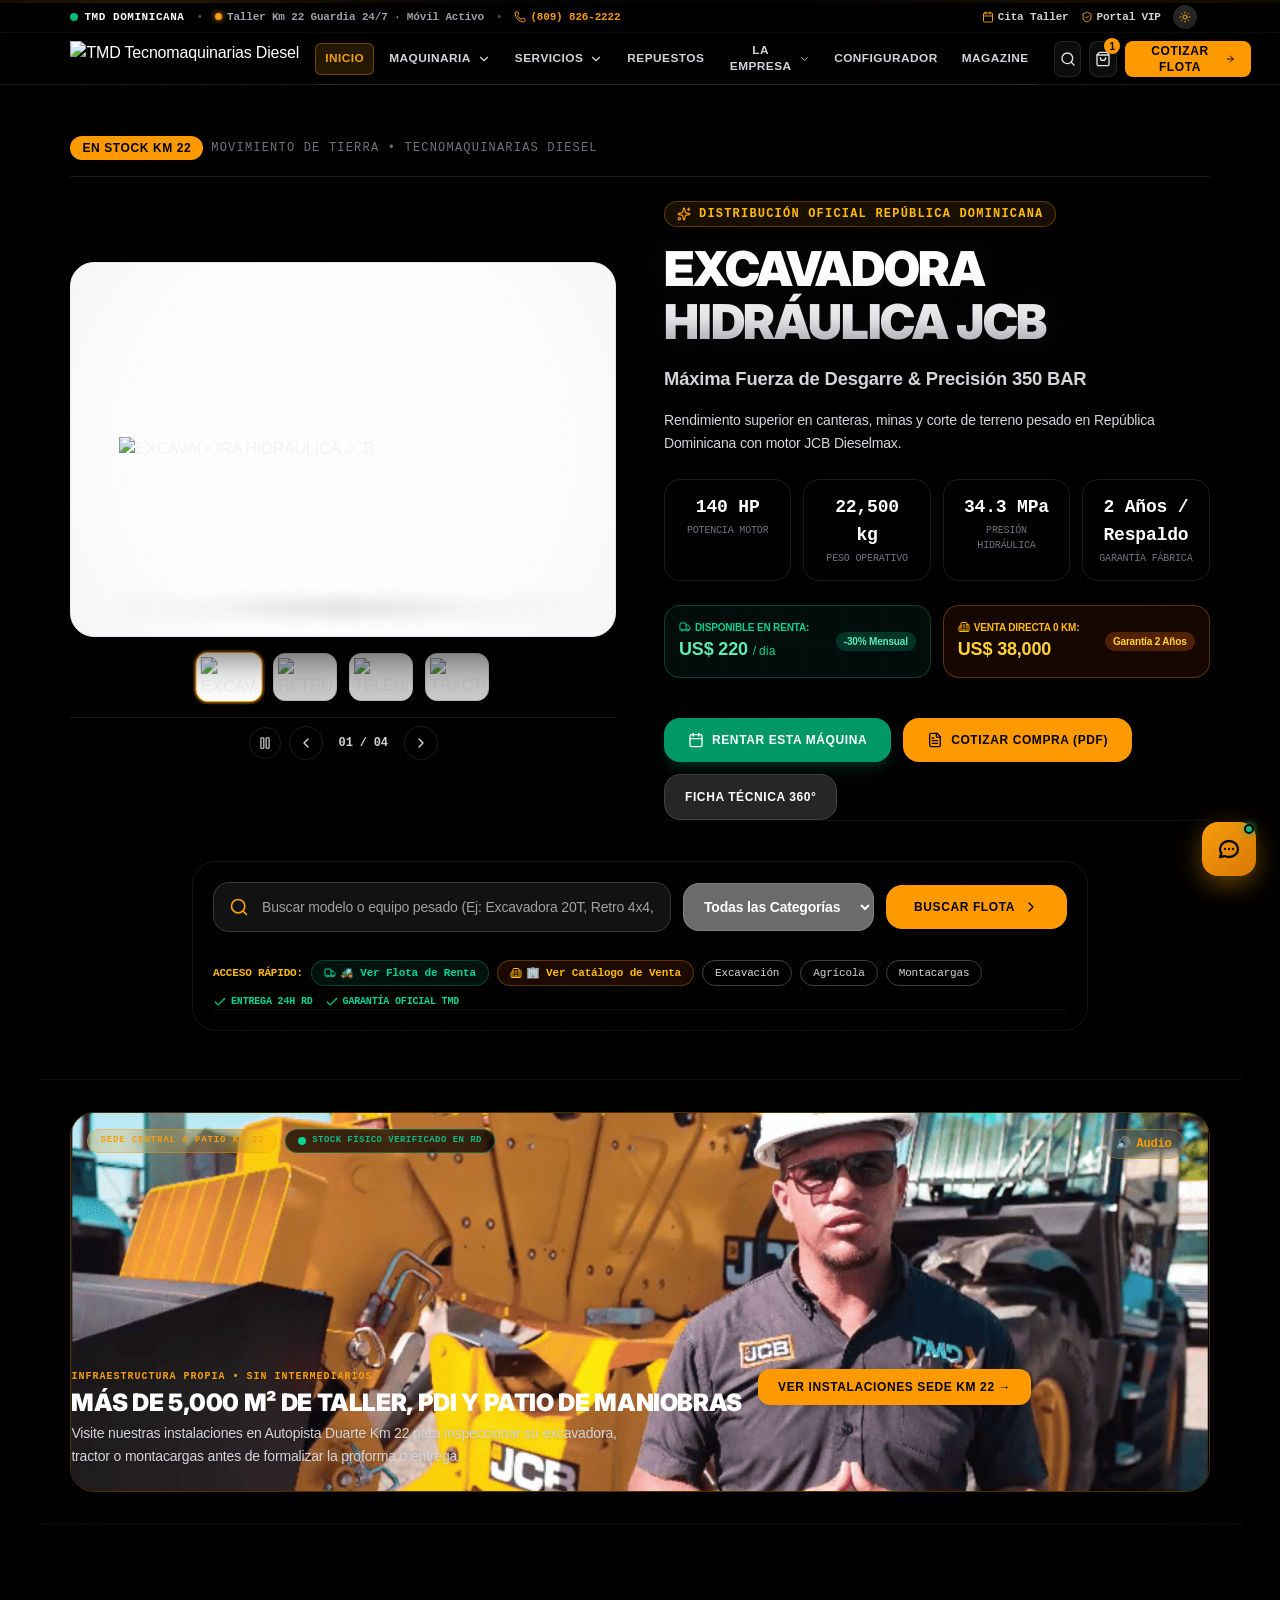
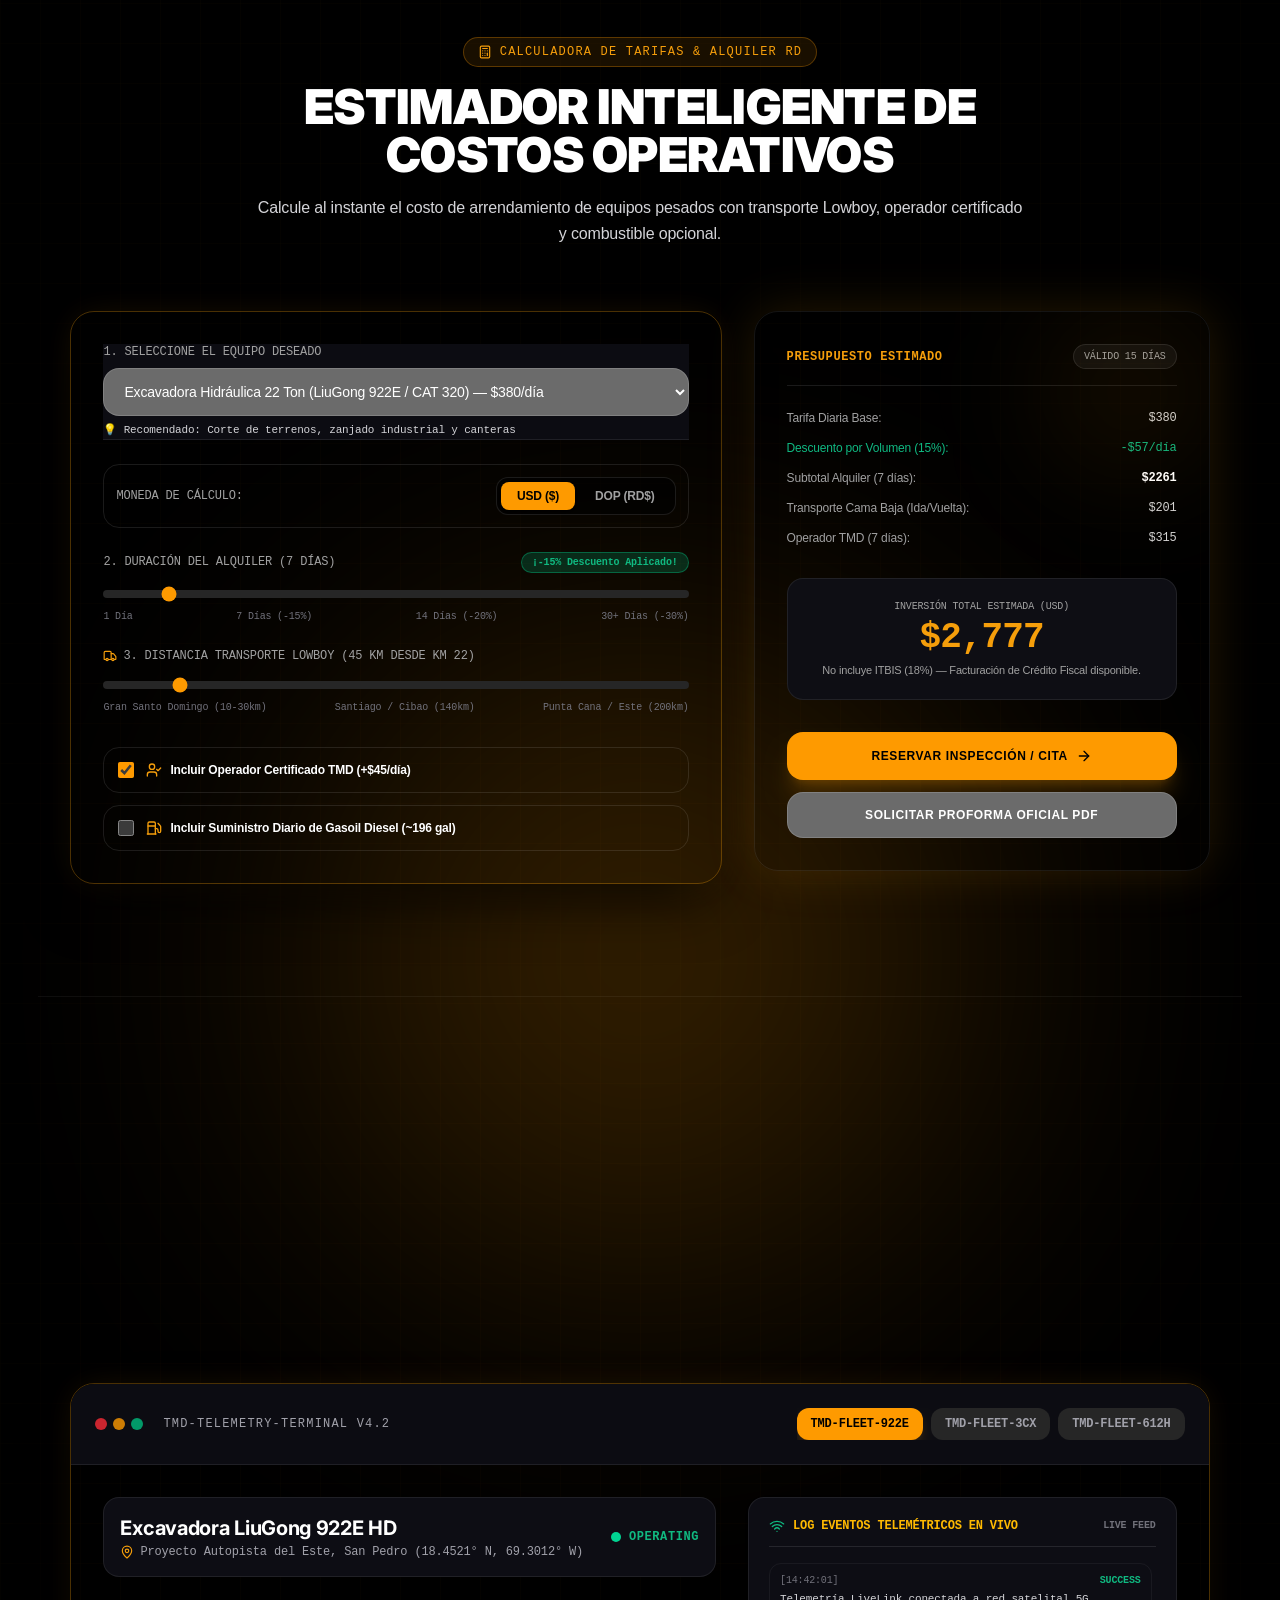
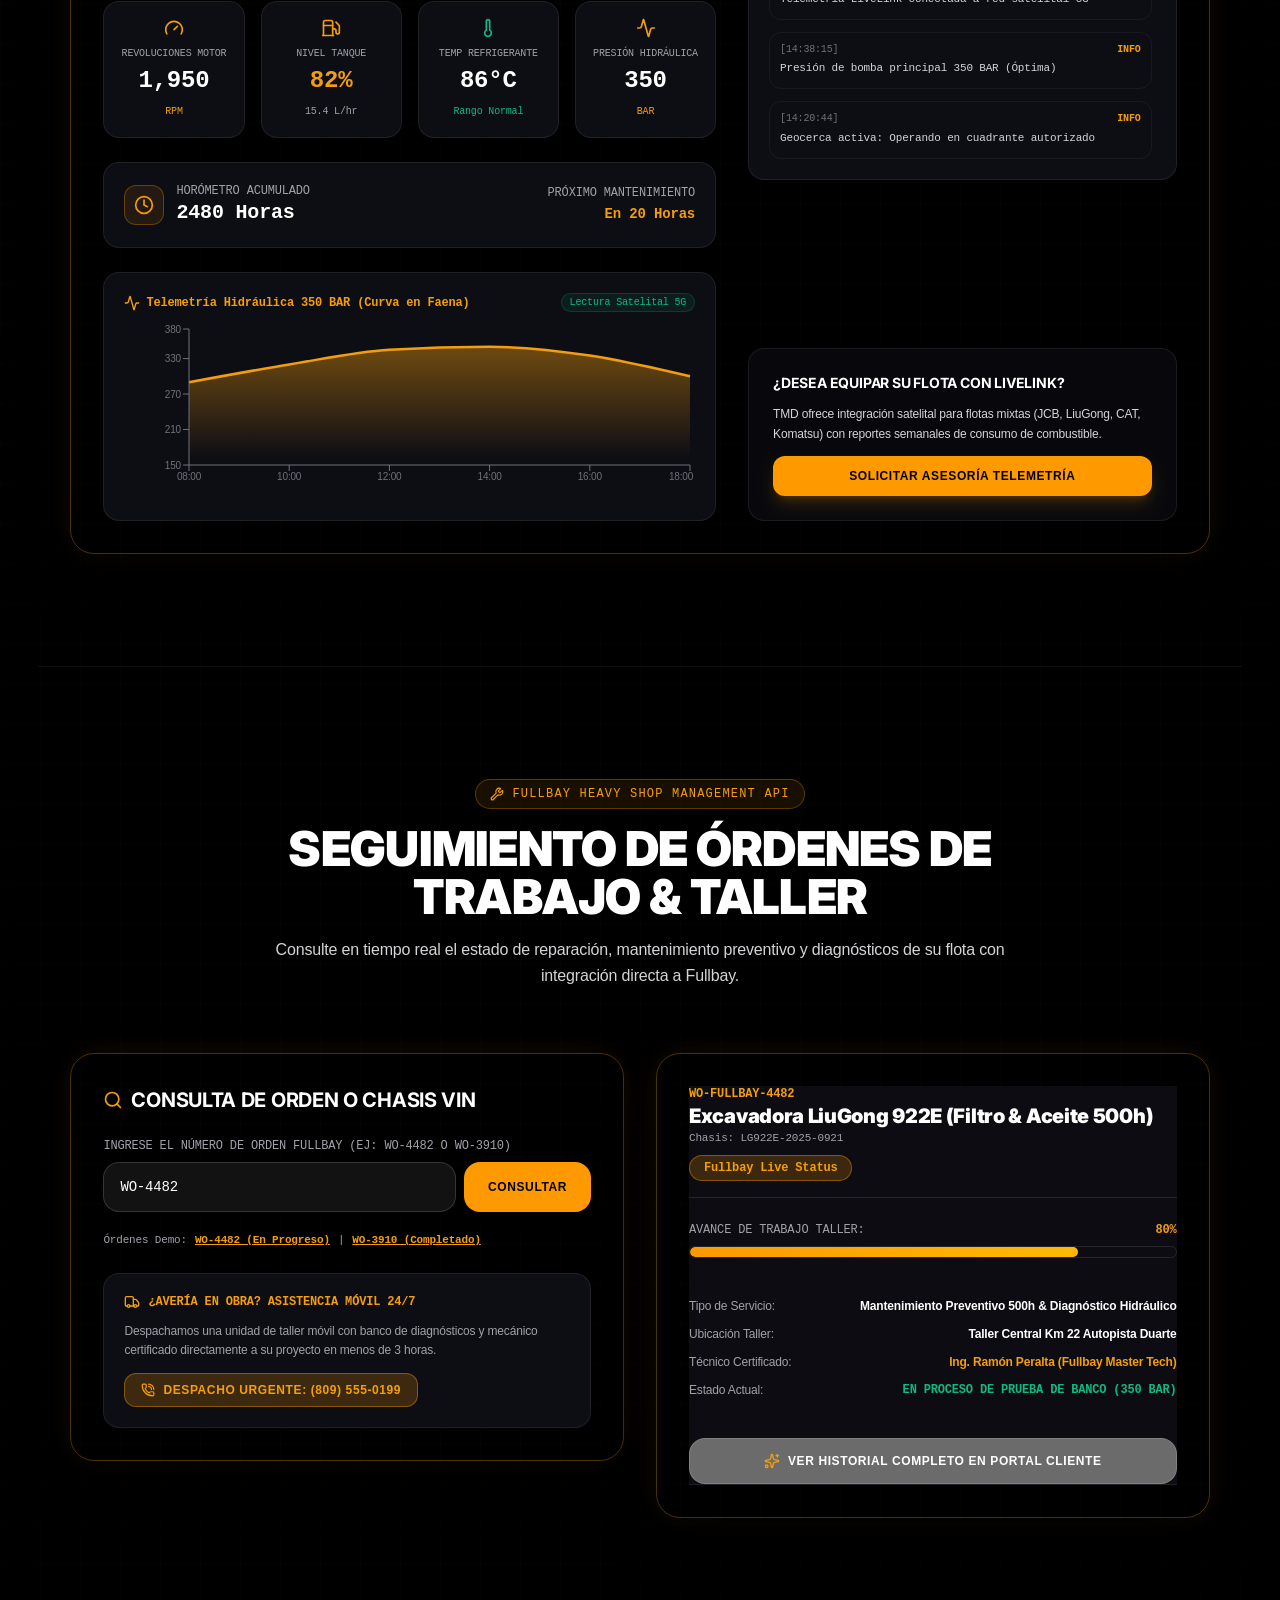
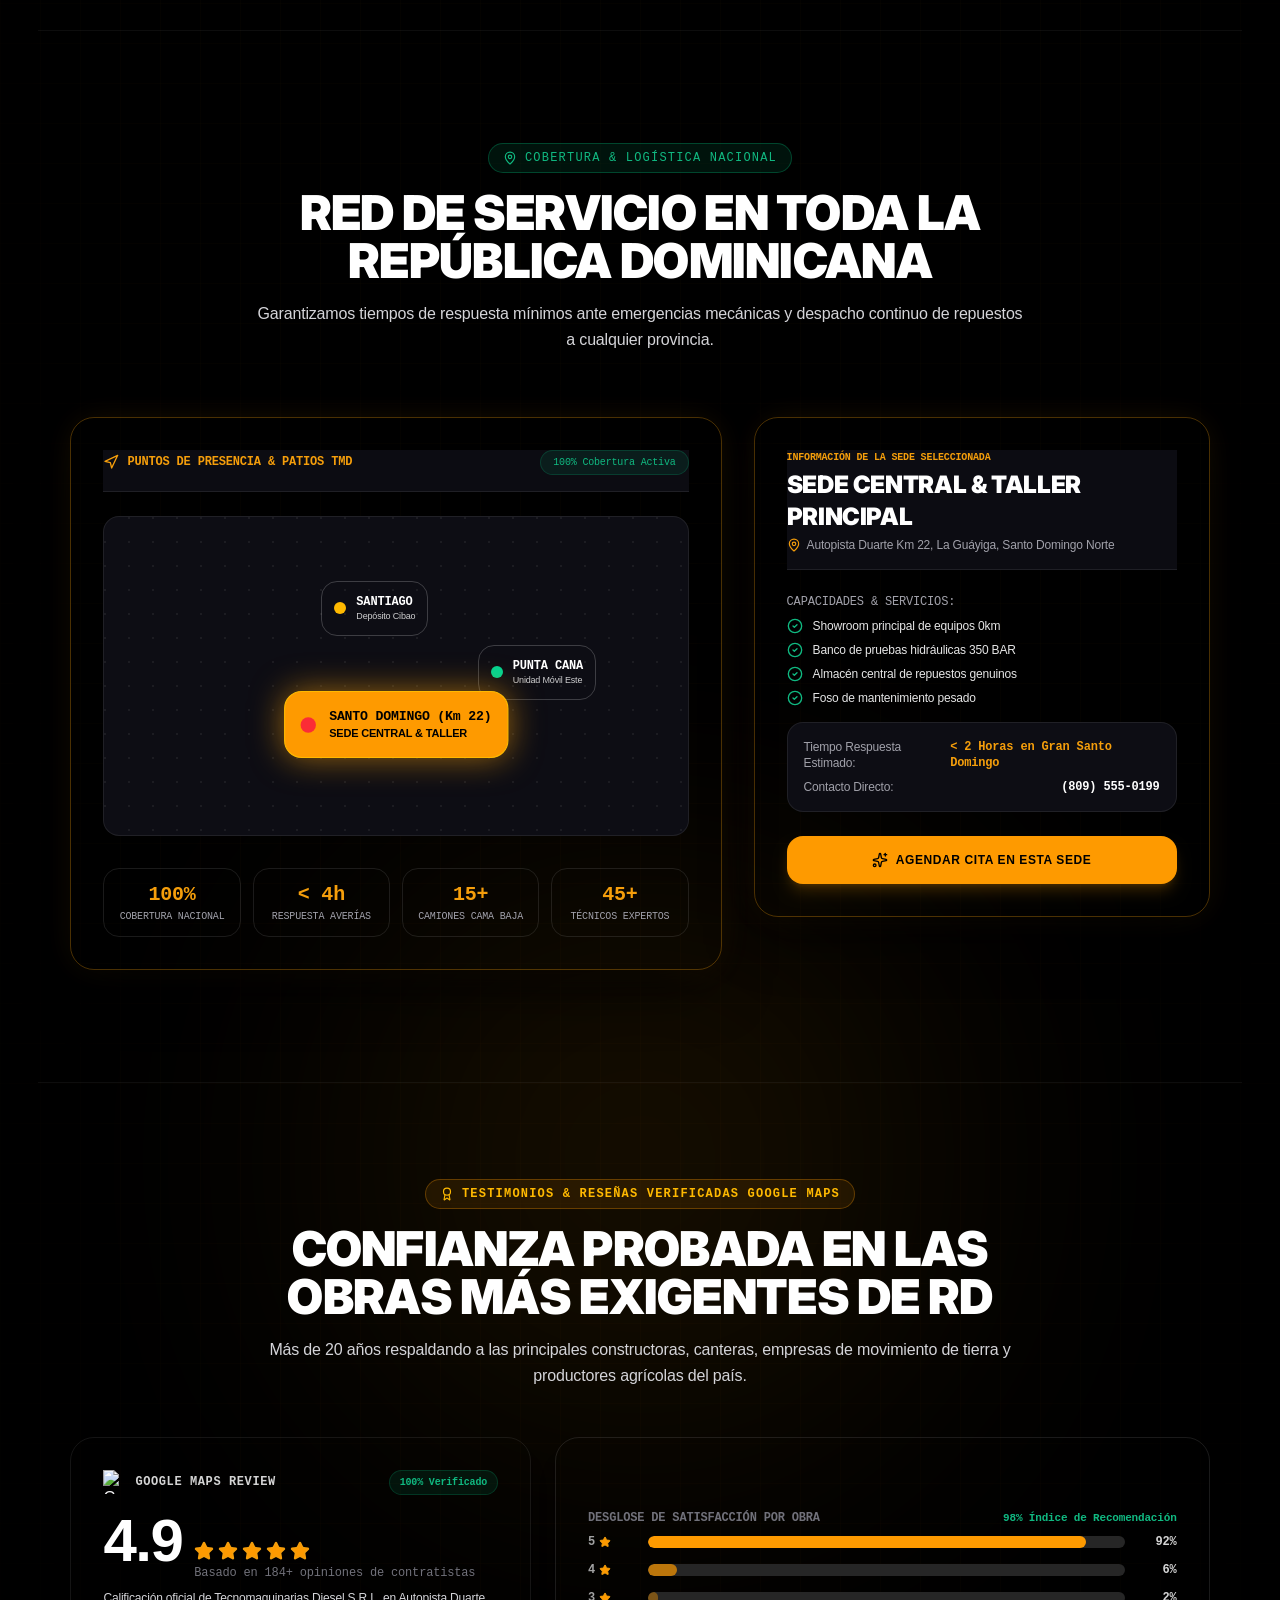
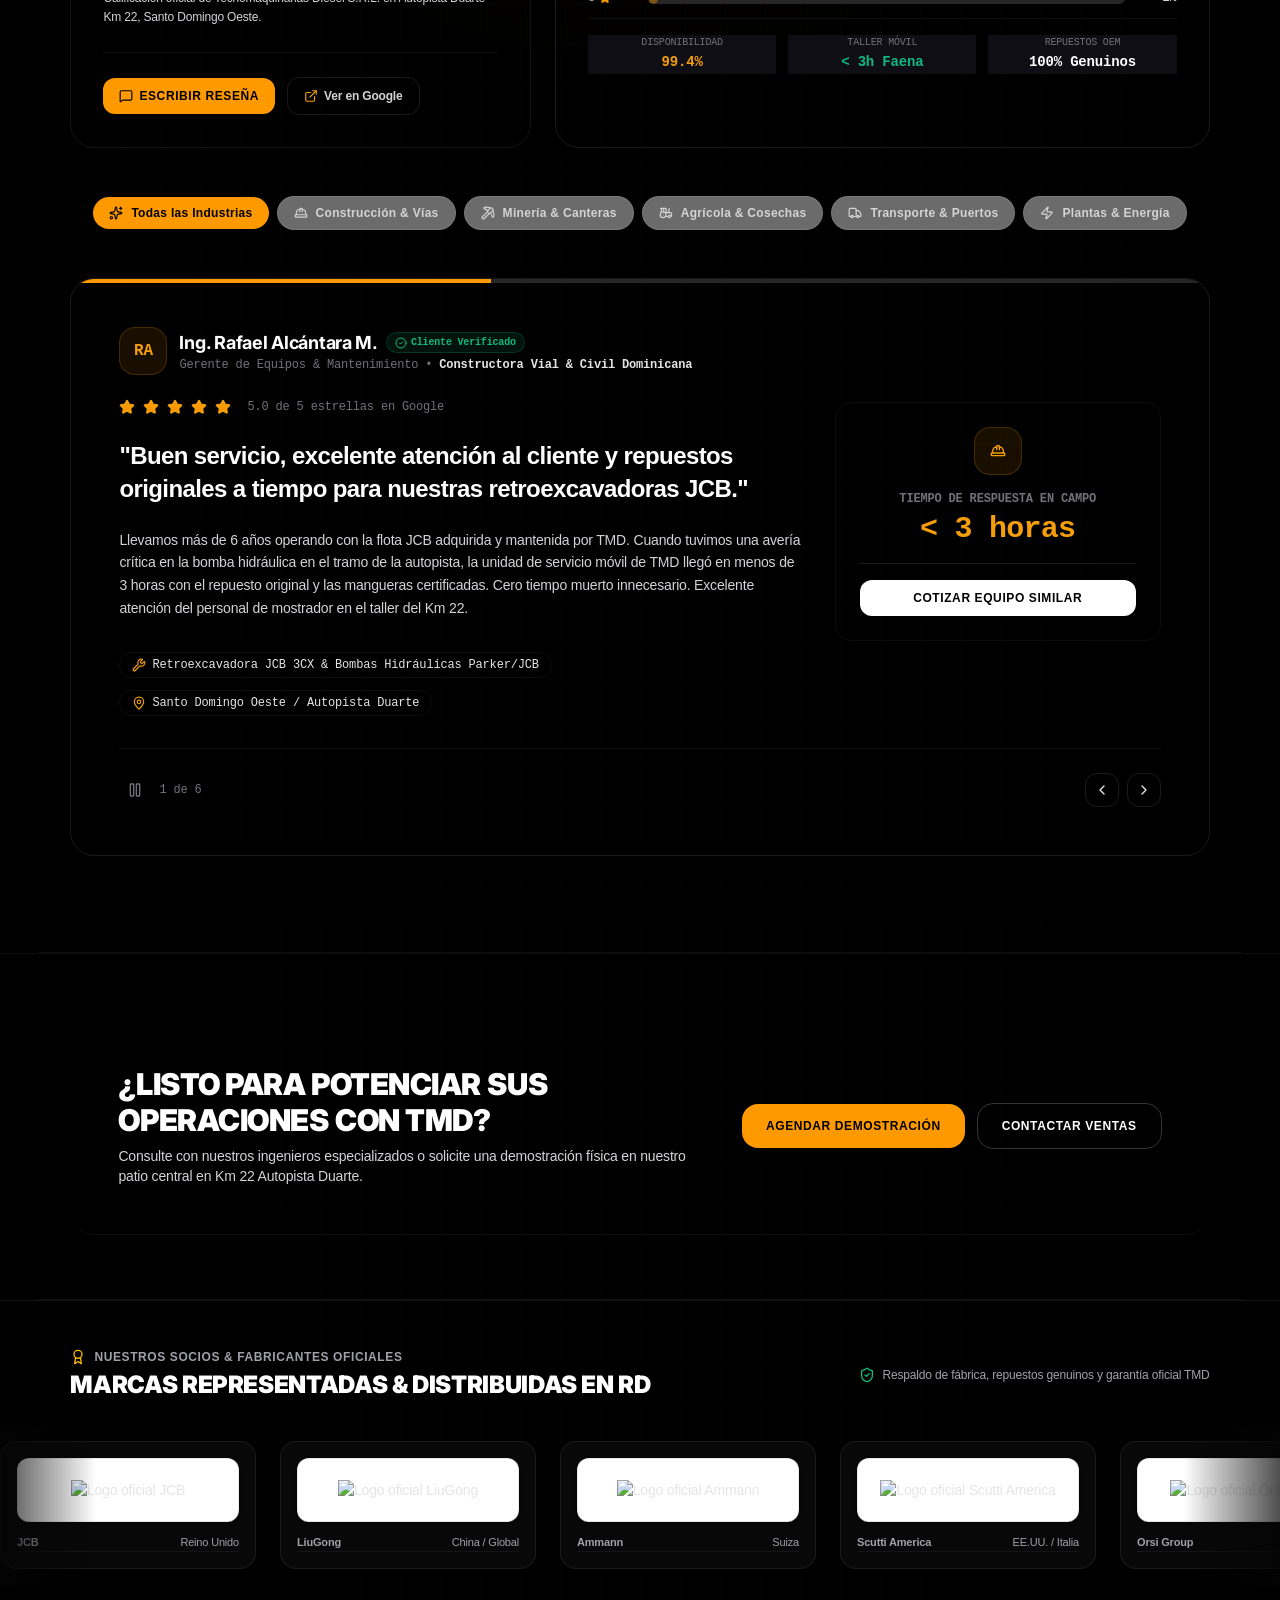
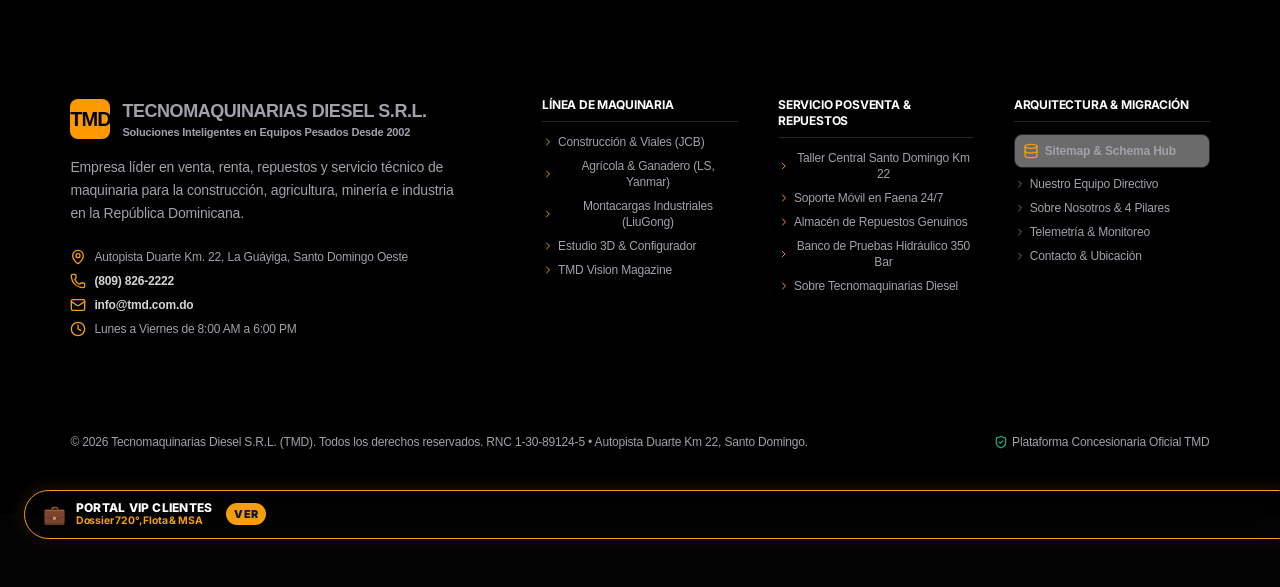
==== index.html @ 34a569a3 "Initial commit for V1 Original" ====
<!doctype html>
<html lang="es" class="scroll-smooth dark">
  <head>
    <script>
      // Synchronize with React state: tmd-theme in localStorage with smart auto-detect
      (function() {
        try {
          var t = localStorage.getItem('tmd-theme');
          if (t === 'light') {
            document.documentElement.classList.remove('dark');
          } else if (t === 'dark') {
            document.documentElement.classList.add('dark');
          } else document.documentElement.classList.add('dark');
        } catch(e) {
          document.documentElement.classList.add('dark');
        }
      })();
      window.tmdShowPortalPINPrompt = function() {
        var modal = document.getElementById('tmd-exec-portal-pin-modal');
        if (modal) {
          modal.style.display = 'flex';
          var inp = document.getElementById('tmd-portal-pin-input');
          if (inp) { inp.value = ''; inp.focus(); }
          var err = document.getElementById('tmd-portal-pin-error');
          if (err) { err.style.display = 'none'; }
        }
      };
    </script>
    <meta charset="UTF-8" />
    <meta name="viewport" content="width=device-width, initial-scale=1.0" />
    <title>Tecnomaquinarias Diesel (TMD) | Maquinaria Pesada, Repuestos y Servicio Técnico</title>
    <meta name="description" content="Plataforma moderna de Tecnomaquinarias Diesel S.R.L. (TMD): catálogo de maquinaria de construcción, agrícola y minería, repuestos genuinos, servicio técnico especializado en República Dominicana." />
    <meta name="keywords" content="TMD, Tecnomaquinarias Diesel, maquinaria pesada Republica Dominicana, JCB, LS Tractor, Yanmar, LiuGong, repuestos diesel, Santo Domingo" />
    <meta property="og:title" content="Tecnomaquinarias Diesel (TMD) | Maquinaria Pesada y Repuestos" />
    <meta property="og:description" content="Equipos para construcción, agricultura, minería e industria. Servicio técnico garantizado y repuestos genuinos en República Dominicana." />
    <meta property="og:type" content="website" />
    <meta property="og:locale" content="es_DO" />
    <meta name="twitter:card" content="summary_large_image" />
    <link rel="preconnect" href="https://fonts.googleapis.com">
    <link rel="preconnect" href="https://fonts.gstatic.com" crossorigin>
    <link href="https://fonts.googleapis.com/css2?family=Inter:wght@300;400;500;600;700;800;900&family=Plus+Jakarta+Sans:wght@400;500;600;700;800&family=JetBrains+Mono:wght@500;700;800&display=swap" rel="stylesheet">

    <script>
      // Safeguard against environments where window.fetch has only a getter without a setter
      (function() {
        try {
          var originalFetch = typeof window !== 'undefined' ? window.fetch : null;
          var activeFetch = originalFetch ? originalFetch.bind(window) : undefined;
          Object.defineProperty(window, 'fetch', {
            get: function() {
              return activeFetch;
            },
            set: function(fn) {
              activeFetch = fn;
            },
            configurable: true,
            enumerable: true
          });
        } catch (e) {
          // Pass silently if window.fetch cannot be reconfigured
        }
      
      // ─── 1. DOMINICAN OPERATING SCHEDULE (UTC-4) ───
      function tmdGetDominicanSchedule() {
        try {
          var now = new Date();
          var domDate = new Date(now.toLocaleString('en-US', { timeZone: 'America/Santo_Domingo' }));
          var day = domDate.getDay(); // 0: Dom, 1: Lun, ..., 6: Sab
          var hour = domDate.getHours();
          var min = domDate.getMinutes();
          var timeVal = hour + min / 60;

          // Lunes a Viernes: 8:00 AM – 6:00 PM (18:00)
          // Sábados: 8:00 AM – 2:00 PM (14:00)
          var isOpen = false;
          if (day >= 1 && day <= 5) {
            if (timeVal >= 8 && timeVal < 18) isOpen = true;
          } else if (day === 6) {
            if (timeVal >= 8 && timeVal < 14) isOpen = true;
          }
          return {
            isOpen: isOpen,
            statusText: isOpen ? 'Sede Km 22 Abierta · Atención Inmediata' : 'Taller Km 22 Guardia 24/7 · Móvil Activo',
            color: isOpen ? '#10b981' : '#f59e0b'
          };
        } catch(e) {
          return { isOpen: true, statusText: 'Sede Central Km 22 Aut. Duarte', color: '#10b981' };
        }
      }

      function tmdUpdateScheduleBadge() {
        var sched = tmdGetDominicanSchedule();
        var topBar = document.querySelector('#root div.fixed.top-0 > div:first-child');
        if (topBar) {
          var existingBadge = document.getElementById('tmd-live-hours-badge');
          if (!existingBadge) {
            var spanContainer = topBar.querySelector('.flex.items-center.gap-3');
            if (spanContainer) {
              var spans = spanContainer.querySelectorAll('span');
              for (var i = 0; i < spans.length; i++) {
                if (spans[i].innerText && spans[i].innerText.includes('Km 22')) {
                  spans[i].id = 'tmd-live-hours-badge';
                  existingBadge = spans[i];
                  break;
                }
              }
            }
          }
          if (existingBadge) {
            existingBadge.innerHTML = '<span style="display:inline-block;width:7px;height:7px;border-radius:50%;background:' + sched.color + ';box-shadow:0 0 6px ' + sched.color + ';margin-right:5px;"></span>' + sched.statusText;
            existingBadge.style.fontWeight = '700';
            existingBadge.style.color = sched.color;
          }
        }
      }
      setInterval(tmdUpdateScheduleBadge, 25000);
      setTimeout(tmdUpdateScheduleBadge, 1200);

      // ─── 2. SMART CONTEXTUAL WHATSAPP GENERATOR ───
      window.tmdGetContextualMessage = function(specificMachine) {
        if (specificMachine) {
          return 'Hola TMD Dominicana, deseo cotizar el equipo ' + specificMachine + ' (Stock Km 22) para entrega y faena en República Dominicana.';
        }
        var h = window.location.hash || '';
        if (h.includes('vehicle/') || h.includes('detail')) {
          var titleEl = document.querySelector('h1');
          var name = titleEl ? titleEl.innerText.trim() : 'maquinaria pesada';
          return 'Hola TMD Dominicana, estoy interesado en el equipo ' + name + ' visto en su plataforma. Deseo proforma técnica y disponibilidad.';
        }
        if (h.includes('service')) {
          return 'Hola TMD Dominicana, requiero asistencia técnica / taller móvil para mantenimiento de flota en obra.';
        }
        if (h.includes('parts')) {
          return 'Hola TMD Dominicana, deseo consultar inventario y cotizar repuestos genuinos OEM en Sede Km 22.';
        }
        if (h.includes('configurator')) {
          return 'Hola TMD Dominicana, deseo proforma comercial de maquinaria configurada con accesorios para faena local.';
        }
        return 'Hola TMD Dominicana, deseo cotizar maquinaria y recibir asesoría técnica para mi proyecto en República Dominicana.';
      };

      window.tmdGetWhatsAppUrl = function(specificMachine) {
        var msg = window.tmdGetContextualMessage(specificMachine);
        return 'https://api.whatsapp.com/send/?phone=18098262222&text=' + encodeURIComponent(msg);
      };

      function tmdUpdateMobileWaButton() {
        var btn = document.getElementById('tmd-mobile-wa-btn');
        if (btn) {
          btn.href = window.tmdGetWhatsAppUrl();
        }
      }
      window.addEventListener('hashchange', tmdUpdateMobileWaButton);
      setInterval(tmdUpdateMobileWaButton, 3000);
      setTimeout(tmdUpdateMobileWaButton, 1000);

      // ─── 3. GLOBAL TRIGGER FOR QUOTE MODAL ───
      window.tmdTriggerQuoteModal = function() {
        var btn = Array.from(document.querySelectorAll('button')).find(function(b) {
          return b.innerText && b.innerText.trim().toLowerCase() === 'cotizar flota';
        });
        if (btn) {
          btn.click();
          return;
        }
        var anyQuoteBtn = Array.from(document.querySelectorAll('button')).find(function(b) {
          var txt = b.innerText ? b.innerText.trim().toLowerCase() : '';
          return txt.includes('cotizar') && !txt.includes('inmediata') && !txt.includes('generar');
        });
        if (anyQuoteBtn) anyQuoteBtn.click();
      };

    })();
    </script>
        <link rel="preload" as="image" href="/assets/team_hd/eduardo_lopez_hd.jpg">
    <link rel="preload" as="image" href="/assets/team_hd/eduardo_e_lopez_hd.jpg">
    <link rel="preload" as="image" href="/assets/team_hd/jorge_torres_hd.jpg">
    <link rel="preload" as="image" href="/assets/team_hd/carmen_jaquez_hd.jpg">
    <link rel="preload" as="image" href="/assets/team_hd/miguel_angel_cruz_hd.jpg">
    <link rel="preload" as="image" href="/assets/team_hd/edwin_martinez_hd.jpg">
    <link rel="preload" as="image" href="/assets/team_hd/blasina_fabian_hd.jpg">
    <link rel="preload" as="image" href="/assets/team_hd/elvys_alcantara_hd.jpg">
    <link rel="preload" as="image" href="/assets/team_hd/julio_aguasvivas_hd.jpg">
    <link rel="preload" as="image" href="/assets/team_hd/brito_fuentes_hd.jpg">
    <link rel="preload" as="image" href="/assets/team_hd/leonardo_encarnacion_hd.jpg">
    <link rel="preload" as="image" href="/assets/team_hd/perkin_soriano_hd.jpg">
    <script type="module" crossorigin src="/assets/index-CbDvUDOx.js?v=20260913_particles_restored_v17"></script>
    <link rel="stylesheet" crossorigin href="/assets/index-Bsg4cOg_.css?v=1789230245">

    <!-- ══════════════════════════════════════════════════════════════════ -->
    <!-- 1. SINGLE-LINE MENU, PINNED TOPBAR & HERO OPTIMIZATION            -->
    <!-- ══════════════════════════════════════════════════════════════════ -->
    <style id="tmd-header-clearance-fix">
      /* ─── TRUE VIEWPORT FIXED MODAL FIX ─── */
      #root > div {
        transform: none !important;
      }
      [role="dialog"],
      div[role="dialog"] {
        position: fixed !important;
        top: 0 !important;
        left: 0 !important;
        width: 100vw !important;
        height: 100vh !important;
        z-index: 99999 !important;
        display: flex !important;
        align-items: center !important;
        justify-content: center !important;
      }

      /* Top utility bar & main header: FIXED & PINNED */
      #root > div > div.fixed.top-0,
      #root div.fixed.top-0 {
        transform: none !important;
        --tw-translate-y: 0% !important;
        transition: none !important;
        opacity: 1 !important;
        visibility: visible !important;
        top: 0 !important;
      }
      
      /* ─── TOP UTILITY BAR (Thin, prestigious, zero clutter) ─── */
      @media (min-width: 768px) {
        #root div.fixed.top-0 > div:first-child {
          display: block !important;
          height: 30px !important;
          max-height: 30px !important;
          opacity: 1 !important;
          visibility: visible !important;
          padding-top: 2px !important;
          padding-bottom: 2px !important;
          padding-left: 1rem !important;
          padding-right: 1rem !important;
          white-space: nowrap !important;
          overflow: hidden !important;
          border-bottom: 1px solid rgba(255, 255, 255, 0.08) !important;
        }
        html.dark #root div.fixed.top-0 > div:first-child {
          background-color: #000000 !important;
          background: #000000 !important;
          border-bottom: 1px solid rgba(255, 255, 255, 0.08) !important;
        }
        html:not(.dark) #root div.fixed.top-0 > div:first-child {
          background-color: #f8fafc !important;
          background: #f8fafc !important;
          border-bottom: 1px solid #e2e8f0 !important;
          color: #475569 !important;
        }
        html:not(.dark) #root div.fixed.top-0 > div:first-child span {
          color: #334155 !important;
        }
        html:not(.dark) #root div.fixed.top-0 > div:first-child a {
          color: #d97706 !important;
        }
        html:not(.dark) #root div.fixed.top-0 > div:first-child button {
          color: #475569 !important;
        }
        html:not(.dark) #root div.fixed.top-0 > div:first-child button:hover {
          color: #0f172a !important;
        }
        main,
        main.min-h-\[80vh\],
        main[class*="min-h-"] {
          padding-top: 84px !important;
        }
      }
      @media (max-width: 767px) {
        #root div.fixed.top-0 > div:first-child {
          display: none !important;
        }
        main,
        main.min-h-\[80vh\],
        main[class*="min-h-"] {
          padding-top: 54px !important;
        }
        body {
          padding-bottom: 64px !important; /* Safety clearance for mobile bottom bar */
        }
      }

      /* ─── MAIN HEADER (52px Single-Line Luxury Navbar) ─── */
      #root header,
      header[class*="relative bg-"] {
        height: 52px !important;
      }
      #root header > div,
      header[class*="relative bg-"] > div {
        height: 52px !important;
      }

      /* ─── LUXURY REFINED NAVIGATION TABS ─── */
      header nav button {
        height: 32px !important;
        padding-left: 9px !important;
        padding-right: 9px !important;
        font-size: 0.74rem !important;
        font-weight: 700 !important;
        letter-spacing: 0.04em !important;
        text-transform: uppercase !important;
        border-radius: 6px !important;
        transition: all 0.2s ease !important;
      }
      html.dark header nav button {
        color: #d4d4d4 !important;
      }
      html.dark header nav button:hover {
        color: #ffffff !important;
        background: rgba(255, 255, 255, 0.06) !important;
      }
      html.dark header nav button[class*="bg-amber"] {
        color: #f59e0b !important;
        background: rgba(245, 158, 11, 0.12) !important;
        border: 1px solid rgba(245, 158, 11, 0.28) !important;
      }
      html:not(.dark) header nav button {
        color: #334155 !important;
      }
      html:not(.dark) header nav button:hover {
        color: #0f172a !important;
        background: #f1f5f9 !important;
      }
      html:not(.dark) header nav button[class*="bg-amber"] {
        color: #b45309 !important;
        background: #fef3c7 !important;
        border: 1px solid #fde68a !important;
      }

      /* ─── MEGAMENU POSITIONING & LUXURY CENTERING FIX ─── */
      #root header {
        position: relative !important;
        overflow: visible !important;
      }
      #root header > div {
        position: static !important; /* Allow absolute dropdown to anchor to the full header width */
      }
      #root header div.absolute.top-full,
      header .absolute.top-full {
        position: absolute !important;
        top: 100% !important;
        left: 50% !important;
        transform: translateX(-50%) !important;
        width: min(1200px, 94vw) !important;
        max-width: 1200px !important;
        right: auto !important;
        margin: 0 auto !important;
        z-index: 9999 !important;
        background: rgba(14, 14, 18, 0.98) !important;
        backdrop-filter: blur(24px) saturate(1.8) !important;
        -webkit-backdrop-filter: blur(24px) saturate(1.8) !important;
        border: 1px solid rgba(245, 158, 11, 0.35) !important;
        border-radius: 1.5rem !important;
        box-shadow: 0 25px 60px -12px rgba(0, 0, 0, 0.95), 0 0 35px rgba(245, 158, 11, 0.15) !important;
      }
      html:not(.dark) #root header div.absolute.top-full,
      html:not(.dark) header .absolute.top-full {
        background: rgba(255, 255, 255, 0.98) !important;
        border: 1px solid rgba(245, 158, 11, 0.4) !important;
        box-shadow: 0 25px 60px -12px rgba(0, 0, 0, 0.25), 0 0 30px rgba(245, 158, 11, 0.12) !important;
      }

      /* ─── TMD MOBILE STICKY CONVERSION BAR (<768px) ─── */
      #tmd-ai-mobile-bar {
        display: none;
      }
      @media (max-width: 767px) {
        body > #tmd-ai-mobile-bar,
        #tmd-ai-mobile-bar {
          display: flex !important;
          position: fixed !important;
          bottom: 0 !important;
          left: 0 !important;
          right: 0 !important;
          height: 58px !important;
          z-index: 9999 !important;
          background: rgba(10, 10, 14, 0.96) !important;
          backdrop-filter: blur(20px) saturate(1.8) !important;
          -webkit-backdrop-filter: blur(20px) saturate(1.8) !important;
          border-top: 1px solid rgba(245, 158, 11, 0.35) !important;
          box-shadow: 0 -8px 25px rgba(0, 0, 0, 0.8) !important;
          padding: 6px 10px !important;
          padding-bottom: max(6px, env(safe-area-inset-bottom)) !important;
          align-items: center !important;
          justify-content: space-between !important;
          gap: 8px !important;
        }
        .tmd-mobile-bar-btn {
          flex: 1;
          display: flex;
          align-items: center;
          justify-content: center;
          gap: 6px;
          height: 42px;
          border-radius: 10px;
          font-family: 'Inter', sans-serif;
          font-size: 0.74rem;
          font-weight: 800;
          text-decoration: none;
          text-transform: uppercase;
          letter-spacing: 0.02em;
          transition: transform 0.15s ease;
        }
        .tmd-mobile-bar-btn:active {
          transform: scale(0.96);
        }
        .tmd-call-btn {
          background: rgba(255, 255, 255, 0.08);
          border: 1px solid rgba(255, 255, 255, 0.14);
          color: #ffffff !important;
        }
        .tmd-wa-btn {
          flex: 1.25;
          background: #25d366;
          color: #052e16 !important;
          box-shadow: 0 2px 10px rgba(37, 211, 102, 0.35);
        }
        .tmd-quote-btn {
          background: #f59e0b;
          color: #1c1917 !important;
          border: none;
          cursor: pointer;
          box-shadow: 0 2px 10px rgba(245, 158, 11, 0.35);
        }
        #tmd-ai-chat-btn {
          bottom: 72px !important;
          right: 14px !important;
        }
        #tmd-ai-chat-badge {
          bottom: 128px !important;
          right: 12px !important;
        }
        #tmd-ai-chat-panel {
          bottom: 132px !important;
          right: 10px !important;
          max-height: calc(100vh - 150px) !important;
        }
        body {
          padding-bottom: 68px !important;
        }
      }

      /* Hide sticky elements when any modal dialog is active */
      body:has([role="dialog"]) #tmd-ai-mobile-bar,
      body:has([role="dialog"]) #tmd-ai-chat-btn,
      body:has([role="dialog"]) #tmd-ai-chat-badge {
        display: none !important;
      }

      /* ─── ATMOSPHERIC PARTICLE CANVAS (ALWAYS BEHIND CONTENT) ─── */
      #tmd-ambient-canvas {
        position: fixed !important;
        top: 0 !important;
        left: 0 !important;
        width: 100vw !important;
        height: 100vh !important;
        pointer-events: none !important;
        z-index: 0 !important;
        opacity: 0.82 !important;
        display: block !important;
      }

      /* ─── ELIMINATE HARSH SECTION OUTLINES & BOXING ─── */
      .bg-blueprint-grid,
      .bg-titanium-grid,
      .tmd-titanium-grid {
        background-image: none !important;
      }
      section, div, main {
        outline: none !important;
      }
      /* Prevent any vertical border or box outline on sections */
      section,
      main > div,
      #root section,
      #root main,
      [id="socios"],
      [id="empleo"],
      [id="nosotros"],
      [id="equipo"],
      [id="contacto"],
      .max-w-7xl {
        border-left: none !important;
        border-right: none !important;
        border-inline: none !important;
        outline: none !important;
      }
      section[class*="border-y"],
      section[class*="border-b"],
      section[class*="border-t"],
      section.border-y,
      section.border-b,
      section.border-t,
      div.border-y,
      div.border-x,
      #socios,
      #empleo {
        border-top: none !important;
        border-bottom: none !important;
        border-left: none !important;
        border-right: none !important;
        border: none !important;
        box-shadow: none !important;
        outline: none !important;
      }
      html.dark .border-blue-500,
      html.dark .border-blue-600,
      html.dark .text-blue-400,
      html.dark .text-blue-500 {
        border-color: rgba(245, 158, 11, 0.3) !important;
        color: #f59e0b !important;
      }

/* ══════════════════════════════════════════════════════════════════ */
/* TMD CINEMATIC DRONE VIDEO HERO & INTERACTIVE EXECUTIVE SUITE      */
/* MANUAL DUAL-THEME ENGINE: EXPLICIT LIGHT & DARK THEME MATRICES    */
/* ══════════════════════════════════════════════════════════════════ */

/* ────────────────────────────────────────────────────────────────── */
/* 1. STRUCTURAL SKELETON & COMMON GEOMETRY                           */
/* ────────────────────────────────────────────────────────────────── */

.tmd-drone-hero-container {
  position: relative;
  width: 100vw;
  margin-left: calc(-50vw + 50%);
  margin-right: calc(-50vw + 50%);
  margin-top: -3rem;
  margin-bottom: 2rem;
  min-height: 520px;
  height: 68vh;
  max-height: 740px;
  overflow: hidden;
  display: flex;
  align-items: center;
  justify-content: center;
  transition: background-color 0.3s ease, border-color 0.3s ease;
}

.tmd-drone-hero-video {
  position: absolute;
  top: 50%;
  left: 50%;
  min-width: 100%;
  min-height: 100%;
  width: auto;
  height: auto;
  transform: translate(-50%, -50%) scale(1.04);
  object-fit: cover;
  transition: opacity 0.5s ease, filter 0.5s ease;
  z-index: 1;
}

.tmd-drone-hero-overlay {
  position: absolute;
  inset: 0;
  z-index: 2;
  pointer-events: none;
  transition: background 0.4s ease;
}

.tmd-drone-hero-content {
  position: relative;
  z-index: 3;
  max-width: 1080px;
  margin: 0 auto;
  padding: 1.5rem 1.25rem;
  text-align: center;
}

.tmd-hero-badge {
  display: inline-flex;
  align-items: center;
  gap: 8px;
  padding: 6px 18px;
  border-radius: 9999px;
  font-family: 'JetBrains Mono', monospace;
  font-size: 0.75rem;
  font-weight: 800;
  letter-spacing: 0.12em;
  text-transform: uppercase;
  backdrop-filter: blur(8px);
  margin-bottom: 1.25rem;
  transition: all 0.25s ease;
}

.tmd-hero-pulse {
  width: 8px;
  height: 8px;
  background: #10b981;
  border-radius: 50%;
  box-shadow: 0 0 10px #10b981;
  animation: tmd-pulse 1.8s infinite;
  display: inline-block;
  flex-shrink: 0;
}

@keyframes tmd-pulse {
  0% { transform: scale(0.9); opacity: 0.8; }
  50% { transform: scale(1.3); opacity: 1; box-shadow: 0 0 15px #10b981; }
  100% { transform: scale(0.9); opacity: 0.8; }
}

.tmd-hero-title {
  font-size: clamp(2rem, 5vw, 4rem);
  font-weight: 900;
  letter-spacing: -0.02em;
  text-transform: uppercase;
  line-height: 1.08;
  margin-bottom: 0.85rem;
  transition: color 0.3s ease;
}

.tmd-hero-subtitle {
  font-size: clamp(0.95rem, 1.8vw, 1.15rem);
  max-width: 780px;
  margin: 0 auto 1.75rem auto;
  line-height: 1.55;
  transition: color 0.3s ease;
}

.tmd-hero-stats-row {
  display: flex;
  flex-wrap: wrap;
  justify-content: center;
  gap: 10px;
  margin-bottom: 2rem;
}

.tmd-hero-stat-chip {
  display: flex;
  align-items: center;
  gap: 8px;
  padding: 7px 15px;
  border-radius: 12px;
  backdrop-filter: blur(10px);
  font-size: 0.8rem;
  font-weight: 600;
  transition: all 0.25s ease;
}

.tmd-hero-stat-chip:hover {
  transform: translateY(-2px);
}

.tmd-hero-actions {
  display: flex;
  flex-wrap: wrap;
  justify-content: center;
  gap: 12px;
}

.tmd-btn-amber-glow {
  display: inline-flex;
  align-items: center;
  gap: 8px;
  background: linear-gradient(135deg, #f59e0b, #d97706) !important;
  color: #000000 !important;
  font-weight: 900;
  font-size: 0.85rem;
  letter-spacing: 0.03em;
  text-transform: uppercase;
  padding: 12px 26px;
  border-radius: 9999px;
  transition: all 0.25s ease;
  cursor: pointer;
  border: none;
  text-decoration: none;
}

.tmd-btn-amber-glow:hover {
  transform: translateY(-2px) scale(1.02);
  color: #000000 !important;
}

.tmd-btn-glass {
  display: inline-flex;
  align-items: center;
  gap: 8px;
  font-weight: 800;
  font-size: 0.85rem;
  letter-spacing: 0.03em;
  padding: 12px 24px;
  border-radius: 9999px;
  backdrop-filter: blur(10px);
  transition: all 0.25s ease;
  cursor: pointer;
  text-decoration: none;
}

.tmd-btn-glass:hover {
  transform: translateY(-2px);
}

.tmd-video-controls {
  position: absolute;
  bottom: 18px;
  right: 22px;
  z-index: 10;
  display: flex;
  gap: 8px;
}

.tmd-vid-ctrl-btn {
  width: 36px;
  height: 36px;
  border-radius: 50%;
  display: flex;
  align-items: center;
  justify-content: center;
  cursor: pointer;
  font-size: 0.82rem;
  backdrop-filter: blur(8px);
  transition: all 0.2s ease;
}

/* ────────────────────────────────────────────────────────────────── */
/* COMPACT EXECUTIVE DIRECTORY TOOLBAR & CONTROLS                     */
/* ────────────────────────────────────────────────────────────────── */

#tmd-interactive-staff-wrapper {
  padding: 0.75rem 0 3rem 0;
  font-family: 'Inter', sans-serif;
  transition: background 0.3s ease, color 0.3s ease;
}

.tmd-staff-compact-header {
  max-width: 1240px;
  margin: 0 auto 1.25rem auto;
  padding: 0 1rem;
}

.tmd-staff-compact-top {
  display: flex;
  flex-wrap: wrap;
  align-items: center;
  justify-content: space-between;
  gap: 12px;
  margin-bottom: 0.85rem;
}

.tmd-staff-eyebrow-mini {
  display: inline-flex;
  align-items: center;
  gap: 6px;
  font-family: 'JetBrains Mono', monospace;
  font-size: 0.72rem;
  font-weight: 800;
  letter-spacing: 0.12em;
  text-transform: uppercase;
  margin-bottom: 3px;
}

.tmd-staff-title-mini {
  font-size: clamp(1.35rem, 2.6vw, 1.85rem);
  font-weight: 900;
  letter-spacing: -0.01em;
  text-transform: uppercase;
  margin: 0;
  line-height: 1.15;
}

.tmd-view-toggle-mini {
  display: inline-flex;
  align-items: center;
  border-radius: 10px;
  padding: 3px;
  gap: 4px;
}

.tmd-vbtn-mini {
  display: inline-flex;
  align-items: center;
  gap: 6px;
  padding: 6px 14px;
  border-radius: 8px;
  font-size: 0.8rem;
  font-weight: 700;
  border: none;
  cursor: pointer;
  transition: all 0.2s ease;
}

.tmd-staff-controls-compact {
  display: flex;
  flex-wrap: wrap;
  align-items: center;
  justify-content: space-between;
  gap: 10px;
}

.tmd-dept-pills-compact {
  display: flex;
  flex-wrap: wrap;
  gap: 6px;
  align-items: center;
}

.tmd-dept-pill {
  font-size: 0.75rem;
  font-weight: 700;
  padding: 5px 13px;
  border-radius: 9999px;
  cursor: pointer;
  transition: all 0.2s ease;
  white-space: nowrap;
}

.tmd-staff-search-compact {
  position: relative;
  min-width: 220px;
  max-width: 320px;
  flex-grow: 1;
}

.tmd-sicon-compact {
  position: absolute;
  left: 11px;
  top: 50%;
  transform: translateY(-50%);
  font-size: 0.8rem;
  pointer-events: none;
}

.tmd-sinput-compact {
  width: 100%;
  border-radius: 10px;
  padding: 6px 12px 6px 32px;
  font-size: 0.8rem;
  outline: none;
  transition: all 0.2s ease;
  box-sizing: border-box;
}

/* ────────────────────────────────────────────────────────────────── */
/* GALLERY GRID & CARDS                                               */
/* ────────────────────────────────────────────────────────────────── */

.tmd-gallery-grid {
  display: grid;
  grid-template-columns: repeat(auto-fill, minmax(230px, 1fr));
  gap: 16px;
  max-width: 1280px;
  margin: 0 auto;
  padding: 0 1rem;
}

.tmd-exec-card {
  border-radius: 16px;
  overflow: hidden;
  transition: all 0.3s cubic-bezier(0.16, 1, 0.3, 1);
  cursor: pointer;
  display: flex;
  flex-direction: column;
  position: relative;
}

.tmd-exec-card:hover {
  transform: translateY(-4px);
}

.tmd-card-photo-wrapper {
  position: relative;
  width: 100%;
  aspect-ratio: 4 / 3.4;
  overflow: hidden;
}

.tmd-card-photo {
  width: 100%;
  height: 100%;
  object-fit: cover;
  object-position: top center;
  transition: transform 0.4s ease;
}

.tmd-exec-card:hover .tmd-card-photo {
  transform: scale(1.04);
}

.tmd-card-photo-gradient {
  position: absolute;
  inset: 0;
  pointer-events: none;
  transition: background 0.3s ease;
}

.tmd-card-status-badge {
  position: absolute;
  top: 8px;
  right: 8px;
  padding: 3px 8px;
  border-radius: 9999px;
  font-family: 'JetBrains Mono', monospace;
  font-size: 0.6rem;
  font-weight: 800;
  display: inline-flex;
  align-items: center;
  gap: 4px;
  letter-spacing: 0.06em;
  backdrop-filter: blur(8px);
}

.tmd-card-body {
  padding: 0.85rem 0.95rem 0.45rem 0.95rem;
  flex-grow: 1;
  display: flex;
  flex-direction: column;
}

.tmd-card-dept-tag {
  font-size: 0.62rem;
  font-family: 'JetBrains Mono', monospace;
  font-weight: 800;
  text-transform: uppercase;
  letter-spacing: 0.08em;
  margin-bottom: 2px;
}

.tmd-card-name {
  font-size: 0.98rem;
  font-weight: 800;
  margin-bottom: 2px;
  line-height: 1.25;
}

.tmd-card-role {
  font-size: 0.72rem;
  font-weight: 600;
  margin-bottom: 0.5rem;
  line-height: 1.35;
}

.tmd-card-specialties-row {
  display: flex;
  flex-wrap: wrap;
  gap: 4px;
  margin-top: auto;
  margin-bottom: 0.6rem;
}

.tmd-card-spec-tag {
  font-size: 0.62rem;
  padding: 2px 7px;
  border-radius: 6px;
  font-weight: 600;
}

.tmd-card-footer-btn {
  width: 100%;
  padding: 7px 10px;
  font-size: 0.70rem;
  font-weight: 800;
  text-transform: uppercase;
  letter-spacing: 0.04em;
  display: flex;
  align-items: center;
  justify-content: space-between;
  border: none;
  cursor: pointer;
  transition: all 0.2s ease;
}

/* ────────────────────────────────────────────────────────────────── */
/* ORGANIGRAM TREE SKELETON                                           */
/* ────────────────────────────────────────────────────────────────── */

.tmd-organigram-container {
  max-width: 1240px;
  margin: 0 auto;
  padding: 1rem;
  overflow-x: auto;
}

.tmd-tree-tier {
  margin-bottom: 2rem;
  text-align: center;
}

.tmd-tier-badge {
  display: inline-block;
  font-family: 'JetBrains Mono', monospace;
  font-size: 0.75rem;
  font-weight: 800;
  letter-spacing: 0.08em;
  text-transform: uppercase;
  padding: 5px 16px;
  border-radius: 9999px;
  margin-bottom: 1rem;
}

.tmd-tree-node-row {
  display: flex;
  justify-content: center;
  flex-wrap: wrap;
  gap: 14px;
}

.tmd-tree-node-card {
  border-radius: 14px;
  padding: 12px 16px;
  cursor: pointer;
  transition: all 0.25s ease;
  display: flex;
  align-items: center;
  gap: 12px;
  min-width: 240px;
  max-width: 320px;
  text-align: left;
}

.tmd-tree-node-card:hover {
  transform: translateY(-3px);
}

.tmd-node-avatar {
  width: 48px;
  height: 48px;
  border-radius: 50%;
  object-fit: cover;
  flex-shrink: 0;
}

.tmd-node-info {
  display: flex;
  flex-direction: column;
}

.tmd-node-name {
  font-size: 0.88rem;
  font-weight: 800;
  line-height: 1.2;
}

.tmd-node-role {
  font-size: 0.72rem;
  font-weight: 600;
  line-height: 1.3;
  margin-top: 2px;
}

.tmd-node-dept {
  font-size: 0.65rem;
  font-family: 'JetBrains Mono', monospace;
  margin-top: 4px;
}

.tmd-tree-connector-line {
  width: 2px;
  height: 26px;
  margin: 0 auto 1.5rem auto;
}

/* ────────────────────────────────────────────────────────────────── */
/* ULTRA-LUXURY EXECUTIVE POP-OUT DOSSIER MODAL                       */
/* ────────────────────────────────────────────────────────────────── */

#tmd-exec-dossier-modal {
  position: fixed !important;
  inset: 0 !important;
  z-index: 100000 !important;
  display: none;
  align-items: center;
  justify-content: center;
  padding: 1.25rem;
  background: rgba(0, 0, 0, 0.88);
  backdrop-filter: blur(16px);
  -webkit-backdrop-filter: blur(16px);
  opacity: 0;
  transition: opacity 0.25s ease;
}

#tmd-exec-dossier-modal.active {
  display: flex !important;
  opacity: 1 !important;
}

.tmd-modal-dialog {
  border-radius: 24px;
  max-width: 960px;
  width: 100%;
  max-height: 90vh;
  overflow-y: auto;
  position: relative;
  display: flex;
  flex-direction: column;
  transform: scale(0.96);
  transition: transform 0.25s cubic-bezier(0.16, 1, 0.3, 1);
}

#tmd-exec-dossier-modal.active .tmd-modal-dialog {
  transform: scale(1);
}

.tmd-modal-close-btn {
  position: absolute;
  top: 18px;
  right: 18px;
  width: 38px;
  height: 38px;
  border-radius: 50%;
  display: flex;
  align-items: center;
  justify-content: center;
  font-size: 1.15rem;
  cursor: pointer;
  z-index: 10;
  transition: all 0.2s ease;
  border: none;
}

.tmd-modal-close-btn:hover {
  transform: rotate(90deg);
}

.tmd-modal-grid {
  display: grid;
  grid-template-columns: 340px 1fr;
  min-height: 480px;
}

@media (max-width: 768px) {
  .tmd-modal-grid {
    grid-template-columns: 1fr;
  }
}

.tmd-modal-left-col {
  padding: 2rem;
  display: flex;
  flex-direction: column;
  align-items: center;
  justify-content: center;
  position: relative;
}

.tmd-modal-portrait-wrapper {
  position: relative;
  width: 230px;
  height: 280px;
  border-radius: 18px;
  overflow: hidden;
  border: 2px solid #f59e0b;
  margin-bottom: 1.25rem;
}

.tmd-modal-portrait-img {
  width: 100%;
  height: 100%;
  object-fit: cover;
  object-position: top center;
}

.tmd-modal-status-badge {
  display: inline-flex;
  align-items: center;
  gap: 6px;
  padding: 5px 12px;
  border-radius: 9999px;
  font-family: 'JetBrains Mono', monospace;
  font-size: 0.72rem;
  font-weight: 700;
}

.tmd-modal-status-dot {
  width: 7px;
  height: 7px;
  background: #10b981;
  border-radius: 50%;
  box-shadow: 0 0 8px #10b981;
}

.tmd-modal-location-text {
  font-size: 0.75rem;
  margin-top: 8px;
  text-align: center;
}

.tmd-modal-right-col {
  padding: 2.25rem 2.25rem 2rem 2.25rem;
  display: flex;
  flex-direction: column;
  justify-content: space-between;
}

.tmd-modal-badge-row {
  display: flex;
  flex-wrap: wrap;
  gap: 8px;
  margin-bottom: 0.75rem;
}

.tmd-modal-tier-tag {
  font-family: 'JetBrains Mono', monospace;
  font-size: 0.68rem;
  font-weight: 800;
  padding: 3px 10px;
  border-radius: 6px;
  text-transform: uppercase;
}

.tmd-modal-dept-tag {
  font-family: 'JetBrains Mono', monospace;
  font-size: 0.68rem;
  font-weight: 700;
  padding: 3px 10px;
  border-radius: 6px;
}

.tmd-modal-name {
  font-size: 1.8rem;
  font-weight: 900;
  line-height: 1.15;
  margin-bottom: 4px;
}

.tmd-modal-role {
  font-size: 1.05rem;
  font-weight: 700;
  margin-bottom: 1.25rem;
}

.tmd-modal-section-heading {
  font-size: 0.75rem;
  font-weight: 800;
  text-transform: uppercase;
  letter-spacing: 0.1em;
  font-family: 'JetBrains Mono', monospace;
  margin-bottom: 6px;
}

.tmd-modal-bio {
  font-size: 0.92rem;
  line-height: 1.65;
  margin-bottom: 1.25rem;
}

.tmd-modal-specialties-row {
  display: flex;
  flex-wrap: wrap;
  gap: 6px;
  margin-bottom: 1.75rem;
}

.tmd-modal-spec-chip {
  font-size: 0.74rem;
  font-weight: 600;
  padding: 4px 10px;
  border-radius: 6px;
}

.tmd-modal-action-suite {
  display: flex;
  flex-wrap: wrap;
  gap: 10px;
  padding-top: 1.25rem;
}

.tmd-modal-btn-wa {
  display: inline-flex;
  align-items: center;
  gap: 8px;
  background: #25d366;
  color: #000000 !important;
  font-weight: 800;
  font-size: 0.82rem;
  padding: 10px 18px;
  border-radius: 10px;
  text-decoration: none;
  transition: all 0.2s ease;
}

.tmd-modal-btn-wa:hover {
  background: #20ba59;
  transform: translateY(-2px);
  box-shadow: 0 4px 15px rgba(37, 211, 102, 0.35);
}

.tmd-modal-btn-mail,
.tmd-modal-btn-call {
  display: inline-flex;
  align-items: center;
  gap: 8px;
  font-weight: 700;
  font-size: 0.82rem;
  padding: 10px 18px;
  border-radius: 10px;
  text-decoration: none;
  transition: all 0.2s ease;
}

.tmd-modal-btn-mail:hover,
.tmd-modal-btn-call:hover {
  transform: translateY(-2px);
}

.tmd-modal-nav-bar {
  padding: 12px 24px;
  display: flex;
  align-items: center;
  justify-content: space-between;
  border-bottom-left-radius: 24px;
  border-bottom-right-radius: 24px;
}

.tmd-modal-nav-btn {
  background: transparent;
  font-size: 0.78rem;
  font-weight: 700;
  padding: 6px 14px;
  border-radius: 8px;
  cursor: pointer;
  display: flex;
  align-items: center;
  gap: 6px;
  transition: all 0.2s ease;
}

.tmd-modal-counter {
  font-family: 'JetBrains Mono', monospace;
  font-size: 0.75rem;
  font-weight: 700;
}


/* ══════════════════════════════════════════════════════════════════ */
/* 2. MANUAL DARK THEME STYLING MATRIX (html.dark)                   */

/* ─── SOLID LUXURY CARD SURFACES (ZERO TRANSPARENT WIREFRAMES) ─── */
html.dark .bg-\[\#141418\], 
html.dark .bg-\[\#1c1c24\],
html.dark .tmd-solid-card {
  position: relative;
  z-index: 5;
  background-color: rgba(0, 0, 0, 0.75) !important;
  backdrop-filter: blur(16px) saturate(1.2) !important;
  -webkit-backdrop-filter: blur(16px) saturate(1.2) !important;
  border: 1px solid rgba(255, 255, 255, 0.05) !important;
  border-top: 1px solid rgba(255, 255, 255, 0.12) !important;
  box-shadow: 0 14px 34px -10px rgba(0, 0, 0, 0.8), inset 0 1px 0 rgba(255, 255, 255, 0.05) !important;
}

html.dark [class*="aspect-[16/11]"],
html.dark [class*="h-[360px]"][class*="rounded-2xl"],
html.dark [class*="sm:h-[460px]"],
html.dark [class*="min-h-[360px]"],
html.dark .tmd-white-studio-stage {
  background-color: #ffffff !important;
  border: 1px solid #e2e8f0 !important;
  box-shadow: 0 18px 45px -10px rgba(0, 0, 0, 0.6) !important;
  position: relative;
  z-index: 6;
}

/* ══════════════════════════════════════════════════════════════════ */

/* Hero Dark */
html.dark .tmd-drone-hero-container {
  background: #000000 !important;
  border-bottom: 1px solid rgba(245, 158, 11, 0.25) !important;
}

html.dark .tmd-drone-hero-video {
  filter: brightness(0.65) contrast(1.15) !important;
  opacity: 1 !important;
}

html.dark .tmd-drone-hero-overlay {
  background: radial-gradient(circle at center, rgba(0,0,0,0.3) 0%, rgba(0,0,0,0.7) 65%, #000000 100%),
              linear-gradient(180deg, rgba(0,0,0,0.6) 0%, transparent 25%, rgba(0,0,0,0.5) 60%, #000000 100%) !important;
}

html.dark .tmd-hero-badge {
  background: rgba(0, 0, 0, 0.8) !important;
  border: 1px solid rgba(245, 158, 11, 0.45) !important;
  color: #f59e0b !important;
  box-shadow: 0 0 20px rgba(245, 158, 11, 0.2) !important;
}

html.dark .tmd-hero-title {
  color: #ffffff !important;
  text-shadow: 0 4px 30px rgba(0, 0, 0, 0.9) !important;
}

html.dark .tmd-hero-title span {
  background: linear-gradient(135deg, #ffffff 30%, #f59e0b 100%) !important;
  -webkit-background-clip: text !important;
  -webkit-text-fill-color: transparent !important;
}

html.dark .tmd-hero-subtitle {
  color: #e5e5e5 !important;
  text-shadow: 0 2px 10px rgba(0,0,0,0.8) !important;
}

html.dark .tmd-hero-stat-chip {
  background: rgba(0, 0, 0, 0.7) !important;
  border: 1px solid rgba(255, 255, 255, 0.14) !important;
  color: #f3f4f6 !important;
}

html.dark .tmd-hero-stat-chip:hover {
  border-color: rgba(245, 158, 11, 0.6) !important;
  background: rgba(245, 158, 11, 0.12) !important;
}

html.dark .tmd-btn-glass {
  background: rgba(0, 0, 0, 0.75) !important;
  color: #ffffff !important;
  border: 1px solid rgba(255, 255, 255, 0.25) !important;
}

html.dark .tmd-btn-glass:hover {
  background: rgba(255, 255, 255, 0.15) !important;
  border-color: #f59e0b !important;
  color: #f59e0b !important;
}

html.dark .tmd-vid-ctrl-btn {
  background: rgba(0, 0, 0, 0.8) !important;
  border: 1px solid rgba(255, 255, 255, 0.25) !important;
  color: #ffffff !important;
}

html.dark .tmd-vid-ctrl-btn:hover {
  background: #f59e0b !important;
  color: #000000 !important;
  border-color: #f59e0b !important;
}

/* Directory Suite Dark */
html.dark #tmd-interactive-staff-wrapper {
  background: transparent !important;
  color: #ffffff !important;
}

html.dark .tmd-staff-eyebrow-mini {
  color: #f59e0b !important;
}

html.dark .tmd-staff-title-mini {
  color: #ffffff !important;
}

html.dark .tmd-view-toggle-mini {
  background: #0d0d0d !important;
  border: 1px solid rgba(255, 255, 255, 0.12) !important;
}

html.dark .tmd-vbtn-mini {
  color: #a3a3a3 !important;
  background: transparent !important;
}

html.dark .tmd-vbtn-mini.active {
  background: #f59e0b !important;
  color: #000000 !important;
  box-shadow: 0 2px 10px rgba(245, 158, 11, 0.35) !important;
}

html.dark .tmd-dept-pill {
  background: #0d0d0d !important;
  border: 1px solid rgba(255, 255, 255, 0.1) !important;
  color: #a3a3a3 !important;
}

html.dark .tmd-dept-pill:hover {
  border-color: rgba(245, 158, 11, 0.5) !important;
  color: #ffffff !important;
  background: rgba(245, 158, 11, 0.08) !important;
}

html.dark .tmd-dept-pill.active {
  background: rgba(245, 158, 11, 0.15) !important;
  border-color: #f59e0b !important;
  color: #f59e0b !important;
  box-shadow: 0 0 12px rgba(245, 158, 11, 0.2) !important;
}

html.dark .tmd-sinput-compact {
  background: #0d0d0d !important;
  border: 1px solid rgba(255, 255, 255, 0.14) !important;
  color: #ffffff !important;
}

html.dark .tmd-sinput-compact:focus {
  border-color: #f59e0b !important;
  box-shadow: 0 0 12px rgba(245, 158, 11, 0.25) !important;
}

html.dark .tmd-sinput-compact::placeholder {
  color: #737373 !important;
}

html.dark .tmd-sicon-compact {
  color: #737373 !important;
}

html.dark .tmd-exec-card {
  background: #080808 !important;
  border: 1px solid rgba(255, 255, 255, 0.08) !important;
}

html.dark .tmd-exec-card:hover {
  border-color: rgba(245, 158, 11, 0.6) !important;
  box-shadow: 0 12px 35px rgba(0, 0, 0, 0.8), 0 0 25px rgba(245, 158, 11, 0.2) !important;
}

html.dark .tmd-card-photo-wrapper {
  background: #000000 !important;
}

html.dark .tmd-card-photo-gradient {
  background: linear-gradient(180deg, rgba(0,0,0,0) 50%, rgba(0,0,0,0.85) 85%, #080808 100%) !important;
}

html.dark .tmd-card-status-badge {
  background: rgba(0, 0, 0, 0.75) !important;
  border: 1px solid rgba(245, 158, 11, 0.3) !important;
  color: #f59e0b !important;
}

html.dark .tmd-card-body {
  background: #080808 !important;
}

html.dark .tmd-card-dept-tag {
  color: #f59e0b !important;
}

html.dark .tmd-card-name {
  color: #ffffff !important;
}

html.dark .tmd-card-role {
  color: #d4d4d4 !important;
}

html.dark .tmd-card-spec-tag {
  background: rgba(255, 255, 255, 0.05) !important;
  color: #d4d4d4 !important;
  border: 1px solid rgba(255, 255, 255, 0.08) !important;
}

html.dark .tmd-card-footer-btn {
  background: rgba(255, 255, 255, 0.03) !important;
  color: #e5e5e5 !important;
  border-top: 1px solid rgba(255, 255, 255, 0.08) !important;
}

html.dark .tmd-exec-card:hover .tmd-card-footer-btn {
  background: #f59e0b !important;
  color: #000000 !important;
}

/* Organigram Dark */
html.dark .tmd-tree-tier {
  color: #ffffff !important;
}

html.dark .tmd-tier-badge {
  background: rgba(245, 158, 11, 0.12) !important;
  border: 1px solid rgba(245, 158, 11, 0.35) !important;
  color: #fcd34d !important;
}

html.dark .tmd-tree-node-card {
  background: #0d0d0d !important;
  border: 1px solid rgba(255, 255, 255, 0.12) !important;
  color: #ffffff !important;
}

html.dark .tmd-tree-node-card:hover {
  border-color: #f59e0b !important;
  box-shadow: 0 8px 25px rgba(245, 158, 11, 0.15) !important;
}

html.dark .tmd-tree-node-card.president-node {
  border-color: #f59e0b !important;
  background: rgba(245, 158, 11, 0.08) !important;
}

html.dark .tmd-tree-node-card .tmd-node-name {
  color: #ffffff !important;
}

html.dark .tmd-tree-node-card .tmd-node-role {
  color: #f59e0b !important;
}

html.dark .tmd-tree-node-card .tmd-node-dept {
  color: #a3a3a3 !important;
}

html.dark .tmd-tree-connector-line {
  background: linear-gradient(180deg, #f59e0b, rgba(245, 158, 11, 0.2)) !important;
}

/* Modal Dark */
html.dark .tmd-modal-dialog {
  background: #050505 !important;
  border: 1px solid rgba(245, 158, 11, 0.4) !important;
  color: #ffffff !important;
  box-shadow: 0 25px 60px rgba(0,0,0,0.9), 0 0 40px rgba(245, 158, 11, 0.2) !important;
}

html.dark .tmd-modal-left-col {
  background: #000000 !important;
  border-right: 1px solid rgba(255, 255, 255, 0.08) !important;
}

html.dark .tmd-modal-portrait-wrapper {
  box-shadow: 0 10px 30px rgba(0, 0, 0, 0.8), 0 0 25px rgba(245, 158, 11, 0.25) !important;
}

html.dark .tmd-modal-status-badge {
  background: rgba(16, 185, 129, 0.15) !important;
  border: 1px solid rgba(16, 185, 129, 0.4) !important;
  color: #34d399 !important;
}

html.dark .tmd-modal-location-text {
  color: #a3a3a3 !important;
}

html.dark .tmd-modal-right-col {
  background: #050505 !important;
}

html.dark .tmd-modal-tier-tag {
  background: rgba(245, 158, 11, 0.15) !important;
  border: 1px solid rgba(245, 158, 11, 0.4) !important;
  color: #fcd34d !important;
}

html.dark .tmd-modal-dept-tag {
  background: #171717 !important;
  border: 1px solid rgba(255, 255, 255, 0.1) !important;
  color: #d4d4d4 !important;
}

html.dark .tmd-modal-name {
  color: #ffffff !important;
}

html.dark .tmd-modal-role {
  color: #f59e0b !important;
}

html.dark .tmd-modal-section-heading {
  color: #737373 !important;
}

html.dark .tmd-modal-bio {
  color: #d4d4d4 !important;
}

html.dark .tmd-modal-spec-chip {
  background: #141414 !important;
  border: 1px solid rgba(255, 255, 255, 0.12) !important;
  color: #e5e5e5 !important;
}

html.dark .tmd-modal-action-suite {
  border-top: 1px solid rgba(255, 255, 255, 0.1) !important;
}

html.dark .tmd-modal-btn-mail,
html.dark .tmd-modal-btn-call {
  background: #171717 !important;
  border: 1px solid rgba(255, 255, 255, 0.2) !important;
  color: #ffffff !important;
}

html.dark .tmd-modal-btn-mail:hover,
html.dark .tmd-modal-btn-call:hover {
  border-color: #f59e0b !important;
  color: #f59e0b !important;
}

html.dark .tmd-modal-nav-bar {
  background: #000000 !important;
  border-top: 1px solid rgba(255, 255, 255, 0.08) !important;
}

html.dark .tmd-modal-nav-btn {
  border: 1px solid rgba(255, 255, 255, 0.15) !important;
  color: #d4d4d4 !important;
}

html.dark .tmd-modal-nav-btn:hover {
  border-color: #f59e0b !important;
  color: #f59e0b !important;
  background: rgba(245, 158, 11, 0.08) !important;
}

html.dark .tmd-modal-counter {
  color: #737373 !important;
}

html.dark .tmd-modal-close-btn {
  background: rgba(255, 255, 255, 0.08) !important;
  border: 1px solid rgba(255, 255, 255, 0.15) !important;
  color: #ffffff !important;
}

html.dark .tmd-modal-close-btn:hover {
  background: #f59e0b !important;
  color: #000000 !important;
  border-color: #f59e0b !important;
}

html.dark #todobuild-exec-portal-trigger {
  background: rgba(14, 14, 18, 0.95) !important;
  border: 1.5px solid #f59e0b !important;
  box-shadow: 0 10px 30px rgba(0,0,0,0.75), 0 0 20px rgba(245,158,11,0.18) !important;
  backdrop-filter: blur(16px) !important;
  -webkit-backdrop-filter: blur(16px) !important;
}

html.dark #todobuild-exec-portal-trigger > div > div:first-child,
html.dark #todobuild-exec-portal-trigger .exec-trigger-title {
  color: #ffffff !important;
}
html.dark #todobuild-exec-portal-trigger .exec-trigger-sub {
  color: #f59e0b !important;
}


/* ══════════════════════════════════════════════════════════════════ */
/* 3. MANUAL LIGHT THEME STYLING MATRIX (html:not(.dark))             */

/* ─── SOLID CLEAN STUDIO CARD SURFACES (LIGHT THEME) ─── */
html:not(.dark) .tmd-solid-card {
  position: relative;
  z-index: 5;
  background-color: #ffffff !important;
  box-shadow: 0 10px 25px -5px rgba(0, 0, 0, 0.05), 0 2px 6px rgba(0, 0, 0, 0.02) !important;
}

/* ══════════════════════════════════════════════════════════════════ */

/* Hero Light - Crystal Clear Readability, Crisp Typography */
html:not(.dark) .tmd-drone-hero-container {
  background: #ffffff !important;
  border-bottom: 1px solid #e2e8f0 !important;
}

html:not(.dark) .tmd-drone-hero-video {
  filter: brightness(0.95) contrast(1.05) saturate(1.1) !important;
  opacity: 0.38 !important;
}

html:not(.dark) .tmd-drone-hero-overlay {
  background: radial-gradient(circle at center, rgba(255,255,255,0.72) 0%, rgba(255,255,255,0.92) 65%, #ffffff 100%),
              linear-gradient(180deg, rgba(255,255,255,0.85) 0%, rgba(255,255,255,0.55) 30%, rgba(255,255,255,0.88) 75%, #ffffff 100%) !important;
}

html:not(.dark) .tmd-hero-badge {
  background: #ffffff !important;
  border: 1px solid rgba(245, 158, 11, 0.5) !important;
  color: #b45309 !important;
  box-shadow: 0 4px 14px rgba(245, 158, 11, 0.15) !important;
}

html:not(.dark) .tmd-hero-title {
  color: #0f172a !important;
  text-shadow: none !important;
}

html:not(.dark) .tmd-hero-title span {
  background: linear-gradient(135deg, #0f172a 30%, #d97706 100%) !important;
  -webkit-background-clip: text !important;
  -webkit-text-fill-color: transparent !important;
}

html:not(.dark) .tmd-hero-subtitle {
  color: #334155 !important;
  text-shadow: none !important;
  font-weight: 500 !important;
}

html:not(.dark) .tmd-hero-stat-chip {
  background: #ffffff !important;
  border: 1px solid #cbd5e1 !important;
  color: #0f172a !important;
  box-shadow: 0 2px 8px rgba(0, 0, 0, 0.06) !important;
}

html:not(.dark) .tmd-hero-stat-chip:hover {
  border-color: #f59e0b !important;
  background: #fffbeb !important;
  box-shadow: 0 4px 14px rgba(245, 158, 11, 0.15) !important;
}

html:not(.dark) .tmd-btn-amber-glow {
  box-shadow: 0 6px 22px rgba(245, 158, 11, 0.35) !important;
}

html:not(.dark) .tmd-btn-glass {
  background: #ffffff !important;
  color: #0f172a !important;
  border: 1px solid #cbd5e1 !important;
  box-shadow: 0 2px 10px rgba(0, 0, 0, 0.06) !important;
}

html:not(.dark) .tmd-btn-glass:hover {
  background: #f8fafc !important;
  border-color: #f59e0b !important;
  color: #d97706 !important;
}

html:not(.dark) .tmd-vid-ctrl-btn {
  background: #ffffff !important;
  border: 1px solid #cbd5e1 !important;
  color: #0f172a !important;
  box-shadow: 0 2px 8px rgba(0, 0, 0, 0.1) !important;
}

html:not(.dark) .tmd-vid-ctrl-btn:hover {
  background: #f59e0b !important;
  color: #000000 !important;
  border-color: #f59e0b !important;
}

/* Directory Suite Light */
html:not(.dark) #tmd-interactive-staff-wrapper {
  background: #ffffff !important;
  color: #0f172a !important;
}

html:not(.dark) .tmd-staff-eyebrow-mini {
  color: #b45309 !important;
}

html:not(.dark) .tmd-staff-title-mini {
  color: #0f172a !important;
}

html:not(.dark) .tmd-view-toggle-mini {
  background: #f1f5f9 !important;
  border: 1px solid #cbd5e1 !important;
}

html:not(.dark) .tmd-vbtn-mini {
  color: #475569 !important;
  background: transparent !important;
}

html:not(.dark) .tmd-vbtn-mini.active {
  background: #f59e0b !important;
  color: #000000 !important;
  box-shadow: 0 2px 10px rgba(245, 158, 11, 0.3) !important;
}

html:not(.dark) .tmd-dept-pill {
  background: #f8fafc !important;
  border: 1px solid #cbd5e1 !important;
  color: #475569 !important;
}

html:not(.dark) .tmd-dept-pill:hover {
  border-color: #f59e0b !important;
  color: #0f172a !important;
  background: #fffbeb !important;
}

html:not(.dark) .tmd-dept-pill.active {
  background: #fef3c7 !important;
  border-color: #f59e0b !important;
  color: #92400e !important;
  box-shadow: 0 0 10px rgba(245, 158, 11, 0.25) !important;
}

html:not(.dark) .tmd-sinput-compact {
  background: #ffffff !important;
  border: 1px solid #cbd5e1 !important;
  color: #0f172a !important;
}

html:not(.dark) .tmd-sinput-compact:focus {
  border-color: #f59e0b !important;
  box-shadow: 0 0 12px rgba(245, 158, 11, 0.2) !important;
}

html:not(.dark) .tmd-sinput-compact::placeholder {
  color: #94a3b8 !important;
}

html:not(.dark) .tmd-sicon-compact {
  color: #94a3b8 !important;
}

html:not(.dark) .tmd-exec-card {
  background: #ffffff !important;
  border: 1px solid #e2e8f0 !important;
  box-shadow: 0 4px 18px rgba(0, 0, 0, 0.05) !important;
}

html:not(.dark) .tmd-exec-card:hover {
  border-color: #f59e0b !important;
  box-shadow: 0 14px 34px rgba(245, 158, 11, 0.15) !important;
}

html:not(.dark) .tmd-card-photo-wrapper {
  background: #f8fafc !important;
}

html:not(.dark) .tmd-card-photo-gradient {
  background: linear-gradient(180deg, rgba(255,255,255,0) 50%, rgba(255,255,255,0.85) 85%, #ffffff 100%) !important;
}

html:not(.dark) .tmd-card-status-badge {
  background: #ffffff !important;
  border: 1px solid rgba(245, 158, 11, 0.5) !important;
  color: #b45309 !important;
  box-shadow: 0 2px 6px rgba(0,0,0,0.06) !important;
}

html:not(.dark) .tmd-card-body {
  background: #ffffff !important;
}

html:not(.dark) .tmd-card-dept-tag {
  color: #b45309 !important;
}

html:not(.dark) .tmd-card-name {
  color: #0f172a !important;
}

html:not(.dark) .tmd-card-role {
  color: #475569 !important;
}

html:not(.dark) .tmd-card-spec-tag {
  background: #f1f5f9 !important;
  color: #334155 !important;
  border: 1px solid #e2e8f0 !important;
}

html:not(.dark) .tmd-card-footer-btn {
  background: #f8fafc !important;
  color: #0f172a !important;
  border-top: 1px solid #e2e8f0 !important;
}

html:not(.dark) .tmd-exec-card:hover .tmd-card-footer-btn {
  background: #f59e0b !important;
  color: #000000 !important;
}

/* Organigram Light */
html:not(.dark) .tmd-tree-tier {
  color: #0f172a !important;
}

html:not(.dark) .tmd-tier-badge {
  background: #fffbeb !important;
  border: 1px solid rgba(245, 158, 11, 0.4) !important;
  color: #92400e !important;
}

html:not(.dark) .tmd-tree-node-card {
  background: #ffffff !important;
  border: 1px solid #e2e8f0 !important;
  box-shadow: 0 4px 14px rgba(0, 0, 0, 0.04) !important;
  color: #0f172a !important;
}

html:not(.dark) .tmd-tree-node-card:hover {
  border-color: #f59e0b !important;
  box-shadow: 0 8px 25px rgba(245, 158, 11, 0.12) !important;
}

html:not(.dark) .tmd-tree-node-card.president-node {
  background: #fffbeb !important;
  border: 2px solid #f59e0b !important;
  color: #0f172a !important;
}

html:not(.dark) .tmd-tree-node-card .tmd-node-name {
  color: #0f172a !important;
}

html:not(.dark) .tmd-tree-node-card .tmd-node-role {
  color: #d97706 !important;
}

html:not(.dark) .tmd-tree-node-card .tmd-node-dept {
  color: #64748b !important;
}

html:not(.dark) .tmd-tree-connector-line {
  background: linear-gradient(180deg, #f59e0b, rgba(245, 158, 11, 0.2)) !important;
}

/* Modal Light */
html:not(.dark) .tmd-modal-dialog {
  background: #ffffff !important;
  border: 1px solid #cbd5e1 !important;
  color: #0f172a !important;
  box-shadow: 0 25px 60px -15px rgba(0, 0, 0, 0.25) !important;
}

html:not(.dark) .tmd-modal-left-col {
  background: #f8fafc !important;
  border-right: 1px solid #e2e8f0 !important;
}

html:not(.dark) .tmd-modal-portrait-wrapper {
  box-shadow: 0 8px 24px rgba(0, 0, 0, 0.12), 0 0 20px rgba(245, 158, 11, 0.15) !important;
}

html:not(.dark) .tmd-modal-status-badge {
  background: #ecfdf5 !important;
  border: 1px solid #a7f3d0 !important;
  color: #065f46 !important;
}

html:not(.dark) .tmd-modal-location-text {
  color: #64748b !important;
}

html:not(.dark) .tmd-modal-right-col {
  background: #ffffff !important;
}

html:not(.dark) .tmd-modal-tier-tag {
  background: #fffbeb !important;
  border: 1px solid rgba(245, 158, 11, 0.4) !important;
  color: #92400e !important;
}

html:not(.dark) .tmd-modal-dept-tag {
  background: #f1f5f9 !important;
  border: 1px solid #e2e8f0 !important;
  color: #475569 !important;
}

html:not(.dark) .tmd-modal-name {
  color: #0f172a !important;
}

html:not(.dark) .tmd-modal-role {
  color: #d97706 !important;
}

html:not(.dark) .tmd-modal-section-heading {
  color: #64748b !important;
}

html:not(.dark) .tmd-modal-bio {
  color: #334155 !important;
}

html:not(.dark) .tmd-modal-spec-chip {
  background: #f1f5f9 !important;
  border: 1px solid #e2e8f0 !important;
  color: #334155 !important;
}

html:not(.dark) .tmd-modal-action-suite {
  border-top: 1px solid #e2e8f0 !important;
}

html:not(.dark) .tmd-modal-btn-mail,
html:not(.dark) .tmd-modal-btn-call {
  background: #f1f5f9 !important;
  border: 1px solid #e2e8f0 !important;
  color: #0f172a !important;
}

html:not(.dark) .tmd-modal-btn-mail:hover,
html:not(.dark) .tmd-modal-btn-call:hover {
  background: #f59e0b !important;
  color: #000000 !important;
  border-color: #f59e0b !important;
}

html:not(.dark) .tmd-modal-nav-bar {
  background: #f8fafc !important;
  border-top: 1px solid #e2e8f0 !important;
}

html:not(.dark) .tmd-modal-nav-btn {
  border: 1px solid #cbd5e1 !important;
  color: #475569 !important;
}

html:not(.dark) .tmd-modal-nav-btn:hover {
  border-color: #f59e0b !important;
  color: #0f172a !important;
  background: #e2e8f0 !important;
}

html:not(.dark) .tmd-modal-counter {
  color: #64748b !important;
}

html:not(.dark) .tmd-modal-close-btn {
  background: #e2e8f0 !important;
  color: #0f172a !important;
}

html:not(.dark) .tmd-modal-close-btn:hover {
  background: #f59e0b !important;
  color: #000000 !important;
}

html:not(.dark) #todobuild-exec-portal-trigger {
  background: rgba(255, 255, 255, 0.96) !important;
  border: 1.5px solid #d97706 !important;
  box-shadow: 0 10px 28px rgba(0,0,0,0.12), 0 2px 8px rgba(0,0,0,0.04) !important;
  backdrop-filter: blur(16px) !important;
  -webkit-backdrop-filter: blur(16px) !important;
}

html:not(.dark) #todobuild-exec-portal-trigger > div > div:first-child,
html:not(.dark) #todobuild-exec-portal-trigger .exec-trigger-title {
  color: #0f172a !important;
}
html:not(.dark) #todobuild-exec-portal-trigger .exec-trigger-sub {
  color: #b45309 !important;
}

    
/* ────────────────────────────────────────────────────────────────── */
/* PARTNERS & OFFICIAL MANUFACTURERS MARQUEE (SLOWED TO 85s)          */
/* ────────────────────────────────────────────────────────────────── */
@keyframes marquee {
  0% { transform: translateX(0%); }
  100% { transform: translateX(-50%); }
}

#socios .animate-marquee,
.animate-marquee {
  animation: marquee 85s linear infinite !important;
}

#socios .animate-marquee:hover,
.animate-marquee:hover {
  animation-play-state: paused !important;
}

/* Dark Theme - Pure Obsidian Transparency & Golden Accents */
html.dark #socios {
  background-color: transparent !important;
  background: transparent !important;
  border-color: rgba(255, 255, 255, 0.08) !important;
}

html.dark #socios .absolute.left-0 {
  background: linear-gradient(90deg, rgba(4, 4, 4, 0.7) 0%, rgba(0, 0, 0, 0) 100%) !important;
}

html.dark #socios .absolute.right-0 {
  background: linear-gradient(270deg, rgba(4, 4, 4, 0.7) 0%, rgba(0, 0, 0, 0) 100%) !important;
}

html.dark #socios .group {
  background-color: #080808 !important;
  border-color: rgba(255, 255, 255, 0.08) !important;
}

html.dark #socios .group:hover {
  border-color: #f59e0b !important;
  box-shadow: 0 10px 30px rgba(0, 0, 0, 0.9), 0 0 20px rgba(245, 158, 11, 0.2) !important;
}

/* Light Theme - Pure Crisp White #ffffff & Clean Slate Accents */
html:not(.dark) #socios {
  background-color: #ffffff !important;
  border-color: #e2e8f0 !important;
}

html:not(.dark) #socios .absolute.left-0 {
  background: linear-gradient(90deg, #ffffff 0%, rgba(255, 255, 255, 0) 100%) !important;
}

html:not(.dark) #socios .absolute.right-0 {
  background: linear-gradient(270deg, #ffffff 0%, rgba(255, 255, 255, 0) 100%) !important;
}

html:not(.dark) #socios .group {
  background-color: #f8fafc !important;
  border-color: #e2e8f0 !important;
}

html:not(.dark) #socios .group:hover {
  border-color: #f59e0b !important;
  box-shadow: 0 10px 25px rgba(245, 158, 11, 0.15) !important;
}

</style>

    <!-- ══════════════════════════════════════════════════════════════════ -->
    <!-- LUXURY DESKTOP SCALING & MOBILE VIEWPORT PERFECTION               -->
    <!-- ══════════════════════════════════════════════════════════════════ -->
    <style id="tmd-luxury-and-mobile-engine">
      /* ─── UNIVERSAL BOX SIZING & ZERO HORIZONTAL OVERFLOW ─── */
      *, *::before, *::after {
        box-sizing: border-box !important;
      }

      html,
      body {
        overflow-x: hidden !important;
        width: 100% !important;
        max-width: 100vw !important;
        margin: 0 !important;
        padding-left: 0 !important;
        padding-right: 0 !important;
      }

      #root,
      #root > div {
        width: 100% !important;
        max-width: 100% !important;
        margin: 0 !important;
        padding-left: 0 !important;
        padding-right: 0 !important;
        transform: none !important;
      }

      /* ─── FULL-WIDTH TRANSPARENCY (Particles Visible Across Entire Site) ─── */
      section,
      html.dark section,
      #root section,
      #root > div > section,
      footer,
      html.dark footer,
      main,
      html.dark main,
      #socios,
      html.dark #socios,
      #tmd-interactive-staff-wrapper,
      html.dark #tmd-interactive-staff-wrapper {
        background: transparent !important;
        background-color: transparent !important;
      }

      /* ─── CLEAN, EXPANSIVE & PERFECTLY CENTERED CONTAINERS ─── */
      /* Natural wide layout up to 1536px, centered without asymmetric offset */
      .max-w-7xl,
      header > div,
      footer > div,
      main .max-w-7xl {
        max-width: min(94vw, 1536px) !important;
        width: 100% !important;
        margin-left: auto !important;
        margin-right: auto !important;
      }

      /* Executive team gallery grid: beautifully centered */
      .tmd-gallery-grid {
        display: grid !important;
        grid-template-columns: repeat(auto-fill, minmax(230px, 1fr)) !important;
        gap: 16px !important;
        max-width: min(94vw, 1536px) !important;
        width: 100% !important;
        margin: 0 auto !important;
        padding: 0 1rem !important;
      }

      .tmd-staff-compact-header {
        max-width: min(94vw, 1536px) !important;
        width: 100% !important;
        margin: 0 auto 1.25rem auto !important;
        padding: 0 1rem !important;
      }

      /* Socios brand carousel: clean 100% width, no negative calc margins */
      #socios,
      #socios > div[class*="overflow-hidden"],
      .tmd-full-bleed {
        width: 100% !important;
        max-width: 100% !important;
        margin-left: 0 !important;
        margin-right: 0 !important;
        overflow: hidden !important;
      }

      /* Floating chat button: fixed and clean within viewport bounds */
      #tmd-ai-chat-btn {
        position: fixed !important;
        bottom: 24px !important;
        right: 24px !important;
        z-index: 99999 !important;
      }

      /* ─── NATURAL 100% SCALE DESKTOP (No artificial 90% shrinkage) ─── */
      @media (min-width: 1024px) {
        #root section.relative.flex.flex-col h1,
        #root section h1 {
          font-size: 3rem !important;
          line-height: 1.1 !important;
          letter-spacing: -0.025em !important;
          font-weight: 900 !important;
          margin-bottom: 1rem !important;
        }
        #root section.relative.flex.flex-col h1 + p,
        #root section.relative.flex.flex-col h1 ~ p.text-amber-400,
        #root section.relative.flex.flex-col h1 ~ p.text-amber-500 {
          font-size: 1.15rem !important;
          margin-bottom: 1rem !important;
        }
        #root section.relative.flex.flex-col .cursor-pointer.aspect-\[16\/11\] {
          max-height: 380px !important;
          max-width: 580px !important;
          margin: 0 auto !important;
          border-radius: 1.5rem !important;
          box-shadow: 0 25px 50px -12px rgba(0, 0, 0, 0.8) !important;
        }
        #root section.relative.flex.flex-col .cursor-pointer.aspect-\[16\/11\] img {
          max-height: 320px !important;
          padding: 1rem !important;
          object-fit: contain !important;
        }
        #root section.relative.flex.flex-col .grid.grid-cols-2.sm\:grid-cols-4 > div {
          padding: 0.85rem 1rem !important;
        }
        #root section.relative.flex.flex-col .grid.grid-cols-2.sm\:grid-cols-4 .text-xl,
        #root section.relative.flex.flex-col .grid.grid-cols-2.sm\:grid-cols-4 .text-2xl {
          font-size: 1.5rem !important;
        }
      }

      /* ─── MOBILE PERFECTION (< 768px) ─── */
      @media (max-width: 767px) {
        html, body {
          overflow-x: hidden !important;
          max-width: 100vw !important;
        }
        /* Floating Executive Trigger: Positioned safely on the left above the mobile bottom bar */
        #todobuild-exec-portal-trigger {
          bottom: 72px !important;
          left: 12px !important;
          right: auto !important;
          padding: 8px 12px !important;
          max-width: calc(100vw - 86px) !important;
          gap: 7px !important;
          box-shadow: 0 4px 18px rgba(0,0,0,0.8) !important;
        }
        #todobuild-exec-portal-trigger .exec-trigger-sub {
          display: none !important;
        }
        /* Mobile Hero Machine: proportional */
        #root section.relative.flex.flex-col .cursor-pointer.aspect-\[16\/11\] {
          max-height: 240px !important;
          width: 100% !important;
        }
        #root section.relative.flex.flex-col .cursor-pointer.aspect-\[16\/11\] img {
          max-height: 200px !important;
        }
        /* Mobile typography */
        #root section.relative.flex.flex-col h1,
        #root section h1 {
          font-size: 1.75rem !important;
          line-height: 1.18 !important;
        }
      }
    </style>

            <!-- ══════════════════════════════════════════════════════════════════ -->
    <!-- 2. HIGH-FIDELITY THEME PALETTE SYSTEM (PURE OBSIDIAN & WARM NEUTRAL)-->
    <!-- ══════════════════════════════════════════════════════════════════ -->
    <style id="tmd-theme-palette-master">
      /* ==========================================================================
         TMD TITAN DESIGN ENGINE — MASTER THEME ARCHITECTURE
         100% Monochrome Charcoal/Obsidian Black | Amber Gold | Emerald | Zero Blues
         Dynamic Cinematic Lighting & Industrial Blueprint Depth
         ========================================================================== */

      /* ─── DARK THEME: DYNAMIC OBSIDIAN BLACK LUXURY ─── */
      html.dark {
        color-scheme: dark;
      }

      html.dark,
      html.dark body {
        background-color: #040404 !important;
        color: #f4f4f5 !important;
      }
      /* Master transparent root: Ambient particle canvas flows behind entire app */
      html.dark #root,
      html.dark #root > div,
      html.dark #root > div.min-h-screen,
      html.dark main,
      html.dark div[class*="min-h-screen"] {
        background-color: transparent !important;
        background: transparent !important;
        color: #f4f4f5 !important;
      }

      /* Ambient particle canvas: Always visible in background */
      #tmd-ambient-canvas {
        position: fixed !important;
        top: 0 !important;
        left: 0 !important;
        width: 100vw !important;
        height: 100vh !important;
        pointer-events: none !important;
        z-index: 0 !important;
        display: block !important;
        opacity: 0.95 !important;
        visibility: visible !important;
      }

      /* ─── DARK THEME: VEHICLE DETAILS & CATALOG SUBPAGES ─── */
      /* Vehicle Detail page wrapper is transparent so ambient particles float behind */
      html.dark div[class*="bg-slate-50"][class*="pb-24"],
      html.dark div[class*="bg-slate-50"][class*="selection:text-black"],
      html.dark div[class*="selection:bg-amber-500"][class*="min-h-screen"] {
        background-color: transparent !important;
        background: transparent !important;
        color: #f4f4f5 !important;
      }

      /* Vehicle Detail Top Sticky Breadcrumbs Bar */
      html.dark div.sticky.top-16,
      html.dark [class*="sticky"][class*="top-16"] {
        background-color: rgba(6, 6, 9, 0.96) !important;
        border-bottom: 1px solid rgba(255, 255, 255, 0.08) !important;
        color: #f4f4f5 !important;
      }
      html.dark div.sticky.top-16 span.text-neutral-400,
      html.dark div.sticky.top-16 button.text-neutral-400 {
        color: #a1a1aa !important;
      }

      /* Vehicle Detail Columns: Studio Showcase & Commercial Command Center */
      html.dark .lg\:col-span-7 > div.rounded-3xl,
      html.dark .lg\:col-span-5.rounded-3xl,
      html.dark div[class*="lg:col-span-5"][class*="rounded-3xl"],
      html.dark div[class*="rounded-3xl"][class*="dark:bg-neutral-950"] {
        background-color: #0a0a0d !important;
        border-color: rgba(255, 255, 255, 0.08) !important;
        color: #f4f4f5 !important;
      }
      html.dark div[class*="lg:col-span-5"] h1,
      html.dark div[class*="lg:col-span-5"] h1.text-slate-900 {
        background: linear-gradient(180deg, #FFFFFF 25%, #E4E4E7 70%, #A1A1AA 100%) !important;
        -webkit-background-clip: text !important;
        -webkit-text-fill-color: transparent !important;
        color: #ffffff !important;
      }
      html.dark div[class*="lg:col-span-5"] p.text-slate-600 {
        color: #d4d4d8 !important;
      }

      /* Vehicle Detail Cards: Modality Selector, Terms Box, Value Pills, Specs */
      html.dark div[class*="lg:col-span-5"] div[class*="rounded-2xl"],
      html.dark div[class*="lg:col-span-7"] div[class*="grid-cols-3"] > div {
        background-color: #0e0e14 !important;
        border-color: rgba(255, 255, 255, 0.08) !important;
        color: #f4f4f5 !important;
      }

      /* Vehicle Detail Tabs: Ficha Técnica Specs Matrix, Applications, Warranty */
      html.dark div.max-w-4xl.bg-white,
      html.dark div[class*="max-w-4xl"][class*="dark:bg-neutral-950"],
      html.dark div[class*="max-w-4xl"] div[class*="rounded-2xl"] {
        background-color: #0a0a0d !important;
        border-color: rgba(255, 255, 255, 0.08) !important;
        color: #f4f4f5 !important;
      }
      html.dark div.max-w-4xl div.p-5[class*="bg-slate-50"] {
        background-color: #0e0e14 !important;
      }

      /* ─── DARK THEME: TELEMETRY TERMINAL V4.2 ─── */
      html.dark div.rounded-3xl[class*="dark:border-amber-500/30"],
      html.dark div.rounded-3xl[class*="dark:bg-neutral-950"] {
        background-color: #050507 !important;
        border-color: rgba(245, 158, 11, 0.3) !important;
        box-shadow: 0 25px 60px -15px rgba(0, 0, 0, 0.9), 0 0 35px -5px rgba(245, 158, 11, 0.12) !important;
      }
      html.dark div.rounded-3xl[class*="dark:border-amber-500/30"] > div:first-child,
      html.dark div.rounded-3xl[class*="dark:bg-neutral-950"] > div:first-child {
        background-color: #0c0c12 !important;
        border-bottom: 1px solid rgba(255, 255, 255, 0.08) !important;
      }
      html.dark div.rounded-3xl[class*="dark:border-amber-500/30"] div.p-4.rounded-2xl,
      html.dark div.rounded-3xl[class*="dark:border-amber-500/30"] div.p-5.rounded-2xl,
      html.dark div.rounded-3xl[class*="dark:bg-neutral-950"] div.p-4.rounded-2xl,
      html.dark div.rounded-3xl[class*="dark:bg-neutral-950"] div.p-5.rounded-2xl {
        background-color: #0d0d14 !important;
        border-color: rgba(255, 255, 255, 0.08) !important;
      }
      html.dark div.rounded-3xl[class*="dark:border-amber-500/30"] .lg\:col-span-5 > div,
      html.dark div.rounded-3xl[class*="dark:bg-neutral-950"] .lg\:col-span-5 > div {
        background-color: #08080c !important;
        border-color: rgba(255, 255, 255, 0.08) !important;
      }

      /* Sections across all pages — FULL-WIDTH FLUID TRANSPARENT (PARTICLES VISIBLE EVERYWHERE) */
      html.dark section,
      html.dark section[id="nosotros"],
      html.dark section[id="empleo"],
      html.dark section[id="socios"],
      html.dark section.bg-neutral-50,
      html.dark section.bg-white,
      html.dark section[class*="border-neutral-800"],
      html.dark section[class*="border-b"],
      html.dark section[class*="border-y"],
      html.dark div[class*="border-neutral-800"]:not([class*="rounded-2xl"]):not([class*="rounded-xl"]) {
        background-color: transparent !important;
        background: transparent !important;
        border-left: none !important;
        border-right: none !important;
        border-inline: none !important;
        border-top: none !important;
        border-bottom: 1px solid rgba(255, 255, 255, 0.05) !important;
        outline: none !important;
        box-shadow: none !important;
      }

      /* Structural wrappers and grids must never have side borders or outlines */
      html.dark div[class*="max-w-7xl"],
      html.dark main,
      html.dark #root > div,
      html.dark footer {
        border-left: none !important;
        border-right: none !important;
        border-inline: none !important;
        outline: none !important;
        box-shadow: none !important;
      }

      /* Specific Cards & Modules — equipo portraits in dark mode */
      html.dark #equipo .grid > div {
        background-color: #050507 !important;
        background: #050507 !important;
        border: 1px solid rgba(255, 255, 255, 0.1) !important;
        box-shadow: 0 4px 20px rgba(0, 0, 0, 0.8) !important;
      }

      html.dark #equipo .grid > div:hover {
        border-color: rgba(245, 158, 11, 0.35) !important;
        box-shadow: 0 16px 40px -10px rgba(0, 0, 0, 0.85), 0 0 25px -4px rgba(245, 158, 11, 0.15), inset 0 1px 0 rgba(255, 255, 255, 0.1) !important;
      }

      /* ══════════════════════════════════════════════════════════════════ */
      /* PRODUCT STAGES & CARDS: CRISP WHITE STUDIO BACKGROUND              */
      /* Applied STRICTLY to dedicated machine photo boxes                 */
      /* ══════════════════════════════════════════════════════════════════ */
      .product-stage-white,
      .tmd-product-white-stage {
        background-color: #ffffff !important;
        background: #ffffff !important;
      }

      .product-stage-white::after,
      .tmd-product-white-stage::after {
        display: none !important;
      }

      /* ══════════════════════════════════════════════════════════════════ */
      /* ANTI-AI CAMERA SHOOT FILM SCIENCE (ANALOG SENSOR / 35MM LENS LUT)   */
      /* Strips synthetic AI plastic sheen, adjusts hyper-saturated dyes,  */
      /* injects subtle optical 35mm sensor grain, and soft lens vignette. */
      /* ══════════════════════════════════════════════════════════════════ */
      .tmd-camera-graded,
      [class*="aspect-[16/11]"] img,
      [class*="aspect-[16/10]"] img,
      [class*="aspect-[4/3]"] img,
      [class*="h-[360px]"] img,
      [class*="sm:h-[460px]"] img,
      [class*="min-h-[360px]"] img,
      img[src*="heroImage"],
      img[src*="additionalImages"],
      #equipo img {
        mix-blend-mode: normal !important;
        opacity: 1 !important;
        /* Optical film grade: removes blown-out AI highlights, naturalizes synthetic neon pigments, adds warm Dominican daylight balance */
        filter: contrast(1.05) brightness(0.975) saturate(0.92) sepia(0.025) !important;
        transition: filter 0.3s ease, transform 0.5s ease-out !important;
      }

      /* When hovering over vehicle card, camera lens opens up smoothly */
      .group:hover [class*="aspect-[16/11]"] img,
      .group:hover [class*="h-[360px]"] img {
        filter: contrast(1.06) brightness(0.985) saturate(0.95) sepia(0.015) !important;
      }

      /* 35mm Camera Film Grain & Optical Vignette Overlay on Photo Stages */
      [class*="aspect-[16/11]"]::after,
      [class*="aspect-[16/10]"]::after,
      [class*="aspect-[4/3]"]::after,
      [class*="h-[360px]"][class*="rounded-2xl"]::after,
      [class*="min-h-[360px]"][class*="rounded-2xl"]::after {
        content: "" !important;
        position: absolute !important;
        inset: 0 !important;
        pointer-events: none !important;
        border-radius: inherit !important;
        /* Subtle optical vignette (f/2.8 lens falloff) + ultra-fine sensor noise */
        background: radial-gradient(circle at 50% 50%, rgba(255, 255, 255, 0) 60%, rgba(0, 0, 0, 0.035) 100%),
                    url("data:image/svg+xml,%3Csvg viewBox='0 0 200 200' xmlns='http://www.w3.org/2000/svg'%3E%3Cfilter id='noiseFilter'%3E%3CfeTurbulence type='fractalNoise' baseFrequency='0.85' numOctaves='3' stitchTiles='stitch'/%3E%3C/filter%3E%3Crect width='100%25' height='100%25' filter='url(%23noiseFilter)' opacity='0.04'/%3E%3C/svg%3E") !important;
        mix-blend-mode: multiply !important;
        opacity: 0.9 !important;
        z-index: 3 !important;
      }

      /* ══════════════════════════════════════════════════════════════════ */
      /* COMPACT PRODUCT CARDS + LUXURIOUS EXPAND-ON-HOVER                   */
      /* ══════════════════════════════════════════════════════════════════ */
      .grid.grid-cols-1.md\:grid-cols-2.lg\:grid-cols-3 > div.group {
        padding: 18px 20px !important;
        border-radius: 22px !important;
        transition: transform 0.35s cubic-bezier(0.16, 1, 0.3, 1),
                    box-shadow 0.35s cubic-bezier(0.16, 1, 0.3, 1),
                    border-color 0.28s ease,
                    z-index 0.1s ease !important;
        position: relative;
        will-change: transform, box-shadow;
      }

      .grid.grid-cols-1.md\:grid-cols-2.lg\:grid-cols-3 > div.group:hover {
        transform: translateY(-8px) scale(1.028) !important;
        box-shadow: 0 28px 70px -10px rgba(0, 0, 0, 0.95), 0 0 35px rgba(245, 158, 11, 0.28), inset 0 1px 0 rgba(255, 255, 255, 0.15) !important;
        border-color: rgba(245, 158, 11, 0.8) !important;
        z-index: 30 !important;
      }

      /* Compact card header */
      .grid.grid-cols-1.md\:grid-cols-2.lg\:grid-cols-3 > div.group .mb-4 {
        margin-bottom: 8px !important;
      }

      /* Compact card title */
      .grid.grid-cols-1.md\:grid-cols-2.lg\:grid-cols-3 > div.group h3 {
        font-size: 1.15rem !important;
        line-height: 1.25 !important;
        margin: 2px 0 4px 0 !important;
      }

      /* Compact image stage container */
      .grid.grid-cols-1.md\:grid-cols-2.lg\:grid-cols-3 > div.group [class*="aspect-[16/11]"] {
        margin-top: 10px !important;
        margin-bottom: 12px !important;
        padding: 12px 16px !important;
        max-height: 195px !important;
        border-radius: 14px !important;
      }

      /* Compact specs row */
      .grid.grid-cols-1.md\:grid-cols-2.lg\:grid-cols-3 > div.group .grid.grid-cols-2.gap-2\.5 {
        padding-top: 6px !important;
        padding-bottom: 6px !important;
        margin-bottom: 8px !important;
        gap: 6px !important;
      }

      /* Compact pricing boxes */
      .grid.grid-cols-1.md\:grid-cols-2.lg\:grid-cols-3 > div.group .space-y-2 > div {
        padding: 8px 12px !important;
        border-radius: 12px !important;
      }
      .grid.grid-cols-1.md\:grid-cols-2.lg\:grid-cols-3 > div.group .space-y-2 {
        gap: 6px !important;
      }

      /* Compact action buttons */
      .grid.grid-cols-1.md\:grid-cols-2.lg\:grid-cols-3 > div.group .grid.grid-cols-2.gap-2.pt-3 {
        padding-top: 8px !important;
        gap: 6px !important;
      }
      .grid.grid-cols-1.md\:grid-cols-2.lg\:grid-cols-3 > div.group .grid.grid-cols-2.gap-2.pt-3 button {
        padding: 9px 10px !important;
        border-radius: 12px !important;
        font-size: 11px !important;
      }

      /* Product thumbnail buttons on white background */
      html.dark button:has(img[src*="heroImage"]),
      html.dark [class*="w-16"][class*="h-14"],
      html.dark [class*="w-20"][class*="h-16"],
      html.dark [class*="w-14"][class*="h-14"] {
        background-color: #ffffff !important;
        background: #ffffff !important;
        border-color: #e2e8f0 !important;
      }

      /* Dark Mode Headings & Shimmer */
      html.dark h1 {
        background: linear-gradient(180deg, #FFFFFF 25%, #E4E4E7 70%, #A1A1AA 100%);
        -webkit-background-clip: text;
        -webkit-text-fill-color: transparent;
        color: #ffffff;
        letter-spacing: -0.025em;
        text-shadow: 0 0 35px rgba(255, 255, 255, 0.08);
      }

      html.dark h2,
      html.dark h3,
      html.dark h4,
      html.dark h5,
      html.dark h6 {
        color: #ffffff !important;
        letter-spacing: -0.015em;
      }

      html.dark p,
      html.dark li {
        color: #d4d4d8 !important; /* Zinc 300 - crisp and luminous */
      }

      html.dark .text-neutral-400,
      html.dark .text-slate-400 {
        color: #a1a1aa !important; /* Zinc 400 */
      }

      html.dark .text-neutral-500,
      html.dark .text-slate-500 {
        color: #71717a !important; /* Zinc 500 */
      }

      /* Dark Mode Fixed Header — PURE SOLID JET BLACK */
      html.dark header,
      html.dark nav,
      html.dark header.dark,
      html.dark #root header {
        background-color: #000000 !important;
        background: #000000 !important;
        border-bottom: 1px solid rgba(255, 255, 255, 0.1) !important;
        box-shadow: 0 4px 20px rgba(0, 0, 0, 0.8) !important;
      }

      html.dark header nav button {
        color: #d4d4d8 !important;
      }

      html.dark header nav button:hover {
        color: #ffffff !important;
        background: rgba(255, 255, 255, 0.08) !important;
      }

      html.dark header nav button[class*="bg-amber"] {
        color: #f59e0b !important;
        background: rgba(245, 158, 11, 0.15) !important;
        border: 1px solid rgba(245, 158, 11, 0.35) !important;
      }

      /* ─── LIGHT THEME: WARM LUXURY OFF-WHITE CANVAS (ZERO NAVY / BLUE) ─── */
      html:not(.dark) {
        color-scheme: light;
      }

      html:not(.dark) body,
      html:not(.dark) #root,
      html:not(.dark) [class*="min-h-screen"],
      html:not(.dark) main {
        background-color: #f8f9fa !important;
        background-image:
          radial-gradient(ellipse 85% 50% at 50% -5%, rgba(245, 158, 11, 0.04) 0%, transparent 65%),
          radial-gradient(rgba(0, 0, 0, 0.025) 1px, transparent 1px) !important;
        background-size: 100% 100%, 32px 32px !important;
        background-position: 0 0, 0 0 !important;
        background-attachment: fixed, fixed !important;
        color: #171717 !important;
      }

      html:not(.dark) header,
      html:not(.dark) #root header {
        background-color: rgba(255, 255, 255, 0.98) !important;
        border-bottom: 1px solid #e5e5e5 !important;
        backdrop-filter: blur(14px) !important;
        box-shadow: 0 2px 14px rgba(0, 0, 0, 0.04) !important;
      }

      html:not(.dark) header nav button {
        color: #404040 !important;
      }

      html:not(.dark) header nav button:hover {
        color: #171717 !important;
        background-color: #f5f5f5 !important;
      }

      html:not(.dark) header nav button[class*="bg-amber"] {
        background-color: #fef3c7 !important;
        color: #92400e !important;
        border: 1px solid #fde68a !important;
      }

      html:not(.dark) h1,
      html:not(.dark) h2,
      html:not(.dark) h3,
      html:not(.dark) h4,
      html:not(.dark) h5,
      html:not(.dark) h6 {
        color: #171717 !important; /* Pure charcoal black, zero navy */
        letter-spacing: -0.015em;
      }

      html:not(.dark) p,
      html:not(.dark) li,
      html:not(.dark) span:not([class*="text-amber"]):not([class*="text-emerald"]):not([class*="bg-"]):not([class*="badge"]) {
        color: #525252 !important; /* Pure neutral-600 */
      }
      /* Kill all blue tones in light theme - convert to charcoal/amber */
      html:not(.dark) [class*="text-blue"],
      html:not(.dark) [class*="text-sky"],
      html:not(.dark) [class*="text-indigo"],
      html:not(.dark) [class*="text-cyan"],
      html:not(.dark) [class*="text-violet"] {
        color: #525252 !important;
      }
      html:not(.dark) [class*="bg-blue"],
      html:not(.dark) [class*="bg-sky"],
      html:not(.dark) [class*="bg-indigo"],
      html:not(.dark) [class*="bg-cyan"] {
        background-color: #f1f5f9 !important;
      }

      html:not(.dark) .text-neutral-400,
      html:not(.dark) .text-neutral-500,
      html:not(.dark) .text-slate-400,
      html:not(.dark) .text-slate-500 {
        color: #737373 !important;
      }

      html:not(.dark) [class*="bg-white"],
      html:not(.dark) [class*="bg-slate-50"],
      html:not(.dark) [class*="bg-neutral-50"] {
        background-color: #ffffff !important;
        border-color: #e2e8f0 !important;
      }

      /* Floating Executive Portal Trigger Light Mode */
      html:not(.dark) #todobuild-exec-portal-trigger {
        background: rgba(255, 255, 255, 0.96) !important;
        border: 1.5px solid #d97706 !important;
        box-shadow: 0 10px 28px rgba(0,0,0,0.12), 0 2px 8px rgba(0,0,0,0.04) !important;
      }
      html:not(.dark) #todobuild-exec-portal-trigger div,
      html:not(.dark) #todobuild-exec-portal-trigger .exec-trigger-title {
        color: #0f172a !important;
      }
      html:not(.dark) #todobuild-exec-portal-trigger .exec-trigger-sub {
        color: #b45309 !important;
      }

      /* Light Theme Protection: Ensure boxes and cards convert from neutral-900/950/black to white/slate-50 */
      html:not(.dark) div[class*="bg-neutral-900"]:not([class*="badge"]):not(pre):not(code):not(button):not([class*="tmd-"]):not([class*="bg-amber"]),
      html:not(.dark) div[class*="bg-neutral-950"]:not([class*="badge"]):not(pre):not(code):not(button):not([class*="tmd-"]):not([class*="bg-amber"]),
      html:not(.dark) div[class*="bg-black/"]:not([class*="badge"]):not(video):not([class*="tmd-"]):not([class*="backdrop-blur"]) {
        background-color: #ffffff !important;
        border-color: #e2e8f0 !important;
      }
      html:not(.dark) div[class*="bg-neutral-900"] h4,
      html:not(.dark) div[class*="bg-neutral-900"] h5,
      html:not(.dark) div[class*="bg-neutral-900"] h6,
      html:not(.dark) div[class*="bg-neutral-950"] h4,
      html:not(.dark) div[class*="bg-neutral-950"] h5,
      html:not(.dark) div[class*="bg-neutral-950"] h6 {
        color: #0f172a !important;
      }
      html:not(.dark) div[class*="bg-neutral-900"] p,
      html:not(.dark) div[class*="bg-neutral-950"] p {
        color: #475569 !important;
      }

      /* ─── COMMON ELEMENTS (THEME ADAPTIVE) ─── */
      /* Top utility bar */
      html.dark #root div.fixed.top-0 > div:first-child {
        background-color: #000000 !important;
        background: #000000 !important;
        border-bottom: 1px solid rgba(255, 255, 255, 0.06) !important;
      }
      html:not(.dark) #root div.fixed.top-0 > div:first-child {
        background-color: #f8fafc !important;
        background: #f8fafc !important;
        border-bottom: 1px solid #e2e8f0 !important;
        color: #475569 !important;
      }
      html:not(.dark) #root div.fixed.top-0 > div:first-child span {
        color: #334155 !important;
      }
      html:not(.dark) #root div.fixed.top-0 > div:first-child a {
        color: #d97706 !important;
      }
      html:not(.dark) #root div.fixed.top-0 > div:first-child button {
        color: #475569 !important;
      }

      /* Footer — DUAL THEME LUXURY (Transparent so particles shine through) */
      html.dark footer,
      html.dark #root footer {
        background-color: transparent !important;
        background: transparent !important;
        border-top: 1px solid rgba(255, 255, 255, 0.08) !important;
      }
      html.dark footer h1, html.dark footer h2, html.dark footer h3, html.dark footer h4,
      html.dark #root footer h1, html.dark #root footer h2, html.dark #root footer h3, html.dark #root footer h4 {
        color: #ffffff !important;
      }
      html.dark footer a,
      html.dark #root footer a {
        color: #d4d4d8 !important;
      }
      html.dark footer a:hover,
      html.dark #root footer a:hover {
        color: #f59e0b !important;
      }
      html.dark footer p, html.dark footer span,
      html.dark #root footer p, html.dark #root footer span {
        color: #a1a1aa !important;
      }

      /* Light Theme Footer */
      html:not(.dark) footer,
      html:not(.dark) #root footer {
        background-color: #f8fafc !important;
        background: #f8fafc !important;
        border-top: 1px solid #e2e8f0 !important;
        color: #1e293b !important;
      }
      html:not(.dark) footer h1, html:not(.dark) footer h2, html:not(.dark) footer h3, html:not(.dark) footer h4,
      html:not(.dark) #root footer h1, html:not(.dark) #root footer h2, html:not(.dark) #root footer h3, html:not(.dark) #root footer h4 {
        color: #0f172a !important;
      }
      html:not(.dark) footer a,
      html:not(.dark) #root footer a {
        color: #475569 !important;
      }
      html:not(.dark) footer a:hover,
      html:not(.dark) #root footer a:hover {
        color: #d97706 !important;
      }
      html:not(.dark) footer p, html:not(.dark) footer span,
      html:not(.dark) #root footer p, html:not(.dark) #root footer span {
        color: #475569 !important;
      }
      html:not(.dark) footer [class*="border-neutral-800"],
      html:not(.dark) footer [class*="border-white"] {
        border-color: #e2e8f0 !important;
      }
      html:not(.dark) footer button[class*="bg-neutral-900"],
      html:not(.dark) footer a[class*="bg-neutral-900"] {
        background-color: #ffffff !important;
        border: 1px solid #e2e8f0 !important;
        color: #d97706 !important;
      }

      /* Brand Accents (Strict Amber, Emerald, Red — Zero Blues) */
      .text-amber-400, .text-amber-300, .text-amber-500 {
        color: #f59e0b !important;
      }
      .text-emerald-400, .text-emerald-300, .text-emerald-500 {
        color: #10b981 !important;
      }
      .text-red-400, .text-red-500 {
        color: #ef4444 !important;
      }
      .brand-cyan-text {
        color: #f59e0b !important;
      }
    </style>
    <style id="tmd-staff-interactive-styling">
      /* Smooth Card Elevation Hover (Cards only, never layout containers) */
      .tmd-exec-card {
        transition: transform 0.3s cubic-bezier(0.16, 1, 0.3, 1), box-shadow 0.3s cubic-bezier(0.16, 1, 0.3, 1), border-color 0.25s ease !important;
        cursor: pointer;
      }
      .tmd-exec-card:hover {
        transform: translateY(-5px) !important;
      }
      html.dark #equipo .grid > div:hover {
        box-shadow: 0 20px 40px -10px rgba(0, 0, 0, 0.7), 0 0 25px rgba(245, 158, 11, 0.2) !important;
      }
      html:not(.dark) #equipo .grid > div:hover {
        box-shadow: 0 16px 35px -8px rgba(0, 0, 0, 0.12), 0 0 20px rgba(245, 158, 11, 0.15) !important;
      }

      /* Subtle Image Zoom on Hover */
      .group img,
      #equipo img {
        transition: transform 0.4s cubic-bezier(0.16, 1, 0.3, 1) !important;
      }
      .group:hover img,
      #equipo .grid > div:hover img {
        transform: scale(1.06) !important;
      }

      /* President Showcase Card Intrigue */
      #equipo .flex.flex-col.items-center.justify-center.mb-16 {
        position: relative;
        transition: all 0.3s ease;
      }
      #equipo .flex.flex-col.items-center.justify-center.mb-16:hover {
        transform: scale(1.015);
      }

      /* Staff Badges */
      .staff-dept-badge {
        display: inline-block;
        font-family: 'JetBrains Mono', monospace;
        font-size: 0.62rem;
        font-weight: 800;
        letter-spacing: 0.08em;
        text-transform: uppercase;
        padding: 3px 10px;
        border-radius: 9999px;
        margin-bottom: 8px;
        transition: all 0.2s ease;
      }
      .staff-dept-badge:hover {
        transform: scale(1.05);
      }

    </style>
    <style>
    /* ─── PARTICLE CANVAS: LOADS SUBTLY IN BACKGROUND, HIDDEN BEHIND CONTENT ─── */
    #tmd-ambient-canvas {
      position: fixed !important;
      top: 0 !important;
      left: 0 !important;
      width: 100vw !important;
      height: 100vh !important;
      pointer-events: none !important;
      z-index: 0 !important;
      display: block !important;
      opacity: 0.82 !important;
    }
    /* Page-level content stays in front of the background canvas */
    #root {
      position: relative;
      z-index: 1;
    }
    html.dark {
      background-color: #0a0a0a;
    }
    html:not(.dark) {
      background-color: #f5f5f4;
    }
    /* Sections have solid dark obsidian surfaces that sit in front of the canvas */
    html.dark section,
    html.dark main {
      position: relative !important;
      z-index: 1 !important;
      border-left: none !important;
      border-right: none !important;
      border-inline: none !important;
      outline: none !important;
    }
    html.dark header,
    html.dark nav,
    html.dark #tmd-ai-chat-panel,
    html.dark [id*="portal"],
    html.dark [id*="modal"] {
      backdrop-filter: blur(20px) saturate(1.4) !important;
      -webkit-backdrop-filter: blur(20px) saturate(1.4) !important;
      z-index: 50;
    }
    /* Preserve backgrounds for cards, panels, navs */
    html.dark nav .bg-neutral-900,
    html.dark header .bg-neutral-900,
    html.dark .bg-neutral-900.rounded-2xl,
    html.dark .bg-neutral-900.rounded-xl,
    html.dark #tmd-ai-chat-panel,
    html.dark [id*="modal"],
    html.dark [id*="portal"] {
      background-color: rgba(15, 15, 18, 0.92) !important;
    }
    /* Premium atmospheric gradients on hero sections */
    html.dark section:first-of-type {
      background: radial-gradient(ellipse 120% 80% at 50% -20%, rgba(245,158,11,0.06) 0%, transparent 70%) !important;
    }
    /* Transition effect when navigating pages */
    #root > * {
      animation: tmdPageIn 0.4s cubic-bezier(0.16,1,0.3,1) both;
    }

    </style>
        <link rel="stylesheet" href="/assets/tmd_animation_suite.css?v=20260913_particles_restored_v17" />

</head>
  <body class="text-neutral-900 antialiased dark:text-neutral-100 transition-colors duration-200" style="background:transparent;">
    <!-- TMD Scroll Progress Bar -->
    <div id="tmd-scroll-progress" aria-hidden="true">
      <div id="tmd-scroll-progress-bar"></div>
    </div>
    <div id="root"></div>

    <!-- ══════════════════════════════════════════════════════════════════ -->
    <!-- 4. FLOATING VIP CLIENT & FLEET PORTAL TRIGGER & PIN GATE          -->
    <!-- ══════════════════════════════════════════════════════════════════ -->

    <!-- Floating VIP Portal Trigger (Positioned safely on bottom-left, responsive) -->
    <div id="todobuild-exec-portal-trigger" title="Portal VIP Clientes & Flota TMD" onclick="window.tmdShowPortalPINPrompt ? window.tmdShowPortalPINPrompt() : openExecPortal()">
      <span style="font-size:1.15rem;line-height:1;">💼</span>
      <div style="text-align:left;line-height:1.2;">
        <div class="exec-trigger-title" style="font-size:0.75rem;font-weight:800;letter-spacing:0.02em;">PORTAL VIP CLIENTES</div>
        <div class="exec-trigger-sub" style="font-size:0.65rem;font-weight:700;">Dossier 720°, Flota & MSA</div>
      </div>
      <span style="background:#f59e0b;color:#0f172a;font-size:0.68rem;font-weight:900;padding:3px 8px;border-radius:12px;margin-left:4px;letter-spacing:0.02em;">VER</span>
    </div>

    <!-- PIN Prompt Modal -->
    <div id="tmd-exec-portal-pin-modal" style="
      display:none; position:fixed; inset:0; z-index:100002;
      background:rgba(0,0,0,0.92); backdrop-filter:blur(14px);
      align-items:center; justify-content:center; padding:24px; box-sizing:border-box;
    ">
      <div style="
        width:100%; max-width:340px;
        background:linear-gradient(145deg,#111,#181818);
        border:1px solid rgba(245,158,11,0.5);
        border-radius:20px; padding:32px 28px;
        box-shadow:0 30px 70px rgba(0,0,0,0.9), 0 0 30px rgba(245,158,11,0.12);
        text-align:center; font-family:'Inter',sans-serif; color:#fff;
        position:relative;
      ">
        <button onclick="document.getElementById('tmd-exec-portal-pin-modal').style.display='none';" style="
          position:absolute;top:14px;right:14px;width:28px;height:28px;border-radius:50%;
          background:rgba(255,255,255,0.08);border:1px solid rgba(255,255,255,0.15);
          color:#a3a3a3;font-size:0.9rem;cursor:pointer;
          display:flex;align-items:center;justify-content:center;
        ">✕</button>
        <div style="font-size:1.8rem; margin-bottom:10px;">🔐</div>
        <div style="font-family:'JetBrains Mono',monospace;font-size:0.68rem;font-weight:800;color:#f59e0b;letter-spacing:0.1em;text-transform:uppercase;margin-bottom:6px;">ACCESO RESTRINGIDO</div>
        <h3 style="font-size:1.15rem;font-weight:900;margin:0 0 6px;color:#fff;">Portal Ejecutivo TMD</h3>
        <p style="font-size:0.8rem;color:#a3a3a3;margin:0 0 20px;">Ingrese su PIN confidencial de 4 dígitos para desbloquear la sesión corporativa.</p>
        <input id="tmd-portal-pin-input" type="password" maxlength="4" placeholder="• • • •"
          style="
            width:100%; box-sizing:border-box;
            background:rgba(255,255,255,0.05); border:1px solid rgba(255,255,255,0.2);
            border-radius:12px; padding:12px 16px; color:#fff;
            font-size:1.5rem; font-weight:900; text-align:center; letter-spacing:0.4em;
            outline:none; transition:border-color 0.2s;
          "
          onfocus="this.style.borderColor='#f59e0b'"
          onblur="this.style.borderColor='rgba(255,255,255,0.2)'"
          oninput="if(this.value.length===4){tmdCheckPortalPIN(this.value);}"
        />
        <div id="tmd-portal-pin-error" style="
          display:none; color:#ef4444; font-size:0.75rem;
          font-weight:700; margin-top:8px;
        ">PIN incorrecto. Intente de nuevo.</div>
        <button onclick="tmdCheckPortalPIN(document.getElementById('tmd-portal-pin-input').value)" style="
          margin-top:16px; width:100%; padding:12px;
          background:linear-gradient(135deg,#f59e0b,#d97706);
          border:none; border-radius:12px; color:#0a0a0a;
          font-size:0.88rem; font-weight:900; text-transform:uppercase;
          letter-spacing:0.04em; cursor:pointer;
          box-shadow:0 6px 20px rgba(245,158,11,0.35);
        ">INGRESAR →</button>
      </div>
    </div>

    <!-- FULLSCREEN MODAL FOR EXECUTIVE DOSSIER (ULTRA-COMPACT EXECUTIVE COCKPIT) -->
    <div id="todobuild-exec-portal-modal" style="display:none; position:fixed; inset:0; z-index:100000; background:rgba(0,0,0,0.96); backdrop-filter:blur(10px); padding:6px; box-sizing:border-box;">
      <div style="width:100%; height:100%; max-width:1440px; margin:0 auto; background:#0a0a0a; border:1px solid rgba(245,158,11,0.4); border-radius:12px; display:flex; flex-direction:column; overflow:hidden; box-shadow:0 25px 60px rgba(0,0,0,0.85);">
        <div style="padding:6px 14px; background:#141414; border-bottom:1px solid rgba(255,255,255,0.1); display:flex; justify-content:space-between; align-items:center; min-height:34px;">
          <div style="display:flex; align-items:center; gap:8px;">
            <span style="background:rgba(245,158,11,0.15); color:#f59e0b; border:1px solid rgba(245,158,11,0.4); font-size:0.68rem; font-weight:800; padding:2px 8px; border-radius:9999px;">DOCUMENTACIÓN COMERCIAL TMD</span>
            <span style="font-size:0.75rem; font-weight:800; color:#fff;">Dossier Ejecutivo 720°, Matriz de 3 Niveles, Upgrades & Acuerdo MSA</span>
          </div>
          <div style="display:flex; align-items:center; gap:10px;">
            <a href="/dossier.html" target="_blank" style="font-size:0.72rem; color:#f59e0b; text-decoration:none; font-weight:700;">↗ Ventana Completa</a>
            <button onclick="closeExecPortal()" style="background:rgba(255,255,255,0.1); border:1px solid rgba(255,255,255,0.2); color:#fff; font-size:0.9rem; width:26px; height:26px; border-radius:50%; cursor:pointer; display:flex; align-items:center; justify-content:center;">✕</button>
          </div>
        </div>
        <iframe id="todobuild-exec-portal-iframe" src="/dossier.html?v=obsidian_gold_2026" style="width:100%; height:100%; border:none; background:#0a0a0c;"></iframe>
      </div>
    </div>

    <!-- ══════════════════════════════════════════════════════════════════ -->
    <!-- 5. INTRIGUING STAFF INTERACTIVITY & REGIONAL CREDENTIAL MODAL     -->
    <!-- ══════════════════════════════════════════════════════════════════ -->
    <div id="tmd-staff-detail-modal" style="display:none; position:fixed; inset:0; z-index:100001; background:rgba(0,0,0,0.8); backdrop-filter:blur(8px); display:none; align-items:center; justify-content:center; padding:16px;">
      <div style="width:100%; max-width:480px; background:#171717; border:1px solid rgba(245,158,11,0.5); border-radius:24px; padding:28px 24px; box-shadow:0 25px 50px rgba(0,0,0,0.8); text-align:center; position:relative; color:#fff;">
        <button onclick="closeStaffModal()" style="position:absolute; top:16px; right:16px; width:32px; height:32px; border-radius:50%; background:rgba(255,255,255,0.1); border:none; color:#fff; cursor:pointer; font-size:1rem; display:flex; align-items:center; justify-content:center;">✕</button>
        <div id="staff-modal-avatar" style="width:110px; height:110px; margin:0 auto 16px; border-radius:50%; padding:3px; background:linear-gradient(135deg, #f59e0b, #d97706); box-shadow:0 10px 25px rgba(245,158,11,0.3); overflow:hidden;">
          <img id="staff-modal-img" src="/assets/team_hd/eduardo_lopez_hd.jpg" alt="Especialista TMD" style="width:100%; height:100%; object-fit:cover; border-radius:50%; background:#fff;" />
        </div>
        <div id="staff-modal-badge" style="display:inline-block; font-family:'JetBrains Mono',monospace; font-size:0.68rem; font-weight:800; color:#f59e0b; background:rgba(245,158,11,0.15); border:1px solid rgba(245,158,11,0.4); padding:3px 12px; border-radius:9999px; margin-bottom:10px;"></div>
        <h3 id="staff-modal-name" style="font-size:1.25rem; font-weight:800; color:#fff; margin-bottom:4px;"></h3>
        <p id="staff-modal-role" style="font-size:0.82rem; color:#f59e0b; font-weight:700; margin-bottom:14px;"></p>
        <p id="staff-modal-bio" style="font-size:0.8rem; color:#d4d4d4; line-height:1.55; margin-bottom:20px; background:rgba(255,255,255,0.04); padding:12px 16px; border-radius:12px; border:1px solid rgba(255,255,255,0.06);"></p>
        <div style="display:flex; gap:10px; justify-content:center;">
          <a href="#/machinery" onclick="closeStaffModal()" style="padding:10px 20px; background:#f59e0b; color:#171717; font-weight:800; font-size:0.75rem; text-transform:uppercase; letter-spacing:0.05em; border-radius:9999px; text-decoration:none; transition:transform 0.2s;" onmouseover="this.style.transform='scale(1.04)'" onmouseout="this.style.transform='scale(1)'">Cotizar con Asesor</a>
          <button onclick="closeStaffModal()" style="padding:10px 18px; background:rgba(255,255,255,0.1); color:#fff; font-weight:700; font-size:0.75rem; border:1px solid rgba(255,255,255,0.2); border-radius:9999px; cursor:pointer;">Cerrar</button>
        </div>
      </div>
    </div>

    <!-- ══════════════════════════════════════════════════════════════════ -->
    <!-- 6. TMD PRIVÉ — FIRST ENTRY LUXURY POP-OUT MODAL                   -->
    <!-- ══════════════════════════════════════════════════════════════════ -->
    <div id="tmd-luxury-newsletter-modal" style="display:none; position:fixed; inset:0; z-index:100005; background:radial-gradient(ellipse at center, rgba(14, 11, 7, 0.90) 0%, rgba(5, 5, 5, 0.98) 100%), url('/assets/video/tmd_hero_poster.jpg') center/cover no-repeat fixed; backdrop-filter:blur(24px) saturate(1.2); -webkit-backdrop-filter:blur(24px) saturate(1.2); align-items:center; justify-content:center; padding:24px 16px; box-sizing:border-box; overflow-y:auto;">
      <!-- MAGAZINE LAYOUT: 2 columns on desktop with full container styling -->
      <div style="
        width:100%; max-width:1150px; margin:auto;
        display:grid; grid-template-columns:1.05fr 0.95fr;
        min-height:650px; border-radius:28px; overflow:hidden;
        border:1px solid rgba(245,158,11,0.35);
        box-shadow:0 30px 100px rgba(0,0,0,0.95), 0 0 60px rgba(245,158,11,0.18);
        font-family:'Inter',sans-serif;
        background:#0a0a0c;
      ">
        <!-- LEFT PANEL: Luxury Magazine Cover with Heavy Machinery Photo -->
        <div style="
          background:linear-gradient(180deg, rgba(8,8,8,0.70) 0%, rgba(16,12,6,0.82) 45%, rgba(6,6,6,0.96) 100%), url('https://images.unsplash.com/photo-1517581177682-a085bb7ffb15?auto=format&fit=crop&w=1200&q=80') center/cover no-repeat;
          padding:48px 40px; display:flex; flex-direction:column;
          justify-content:space-between; position:relative; overflow:hidden;
          border-right:1px solid rgba(245,158,11,0.25);
        ">
          <!-- Ambient gold shimmer overlay -->
          <div style="
            position:absolute; inset:0;
            background:radial-gradient(circle at 20% 15%, rgba(245,158,11,0.12) 0%, transparent 60%);
            pointer-events:none;
          "></div>

          <!-- Close button -->
          <button onclick="closeNewsletterModal()" style="
            position:absolute; top:18px; right:18px;
            width:34px; height:34px; border-radius:50%;
            background:rgba(255,255,255,0.08); border:1px solid rgba(255,255,255,0.15);
            color:#a3a3a3; font-size:1rem; cursor:pointer;
            display:flex; align-items:center; justify-content:center;
            z-index:10; transition:all 0.2s;
          " onmouseover="this.style.color='#fff';this.style.background='rgba(255,255,255,0.18)'" onmouseout="this.style.color='#a3a3a3';this.style.background='rgba(255,255,255,0.08)'">✕</button>

          <div>
            <!-- Issue badge -->
            <div style="display:flex;align-items:center;gap:8px;margin-bottom:28px;">
              <div style="width:32px;height:2px;background:#f59e0b;"></div>
              <span style="font-family:'JetBrains Mono',monospace;font-size:0.65rem;font-weight:800;color:#f59e0b;letter-spacing:0.14em;text-transform:uppercase;text-shadow:0 1px 4px rgba(0,0,0,0.8);">TMD PRIVÉ · EDICIÓN SEPT. 2026</span>
            </div>

            <!-- Magazine masthead -->
            <div style="margin-bottom:24px;">
              <div style="font-size:0.68rem;font-weight:800;color:#f59e0b;letter-spacing:0.16em;text-transform:uppercase;margin-bottom:6px;text-shadow:0 2px 6px rgba(0,0,0,0.8);">REVISTA INDUSTRIAL TMD</div>
              <h1 style="font-size:clamp(2.2rem,4vw,3.2rem);font-weight:900;color:#fff;line-height:1.05;letter-spacing:-0.03em;margin:0 0 16px;text-shadow:0 4px 16px rgba(0,0,0,0.9);">
                FLOTA<br>
                <span style="background:linear-gradient(135deg,#f59e0b,#fbbf24);-webkit-background-clip:text;-webkit-text-fill-color:transparent;filter:drop-shadow(0 2px 8px rgba(245,158,11,0.4));">CERO<br>KILÓMETROS</span>
              </h1>
              <p style="font-size:0.9rem;color:#d4d4d8;line-height:1.6;max-width:360px;margin:0;text-shadow:0 2px 8px rgba(0,0,0,0.9);">
                Lotes OEM JCB recién llegados, subastas exclusivas y tarifas preferenciales para contratistas MOPC — solo para suscriptores Privé.
              </p>
            </div>

            <!-- Feature headlines (magazine style in frosted glass cards) -->
            <div style="border-top:1px solid rgba(255,255,255,0.12);padding-top:20px;margin-top:20px;">
              <div style="font-family:'JetBrains Mono',monospace;font-size:0.6rem;font-weight:800;color:#d4d4d8;letter-spacing:0.12em;text-transform:uppercase;margin-bottom:12px;">EN ESTA EDICIÓN</div>
              <div style="display:flex;flex-direction:column;gap:10px;">
                <div style="display:flex;gap:12px;align-items:flex-start;background:rgba(14,14,18,0.72);backdrop-filter:blur(10px);border:1px solid rgba(255,255,255,0.09);border-radius:12px;padding:10px 14px;">
                  <span style="font-size:1.1rem;flex-shrink:0;">🏗️</span>
                  <div>
                    <div style="font-size:0.78rem;font-weight:800;color:#fff;margin-bottom:2px;">Nuevas Excavadoras JCB 220X — Puerto Haina</div>
                    <div style="font-size:0.7rem;color:#a3a3a3;">Acceso previo para flotas de 3+ unidades</div>
                  </div>
                </div>
                <div style="display:flex;gap:12px;align-items:flex-start;background:rgba(14,14,18,0.72);backdrop-filter:blur(10px);border:1px solid rgba(255,255,255,0.09);border-radius:12px;padding:10px 14px;">
                  <span style="font-size:1.1rem;flex-shrink:0;">🚜</span>
                  <div>
                    <div style="font-size:0.78rem;font-weight:800;color:#fff;margin-bottom:2px;">LS Tractor MT7 — Serie Cibao 2026</div>
                    <div style="font-size:0.7rem;color:#a3a3a3;">Tractores 4WD de alta potencia para agroproductores</div>
                  </div>
                </div>
                <div style="display:flex;gap:12px;align-items:flex-start;background:rgba(14,14,18,0.72);backdrop-filter:blur(10px);border:1px solid rgba(255,255,255,0.09);border-radius:12px;padding:10px 14px;">
                  <span style="font-size:1.1rem;flex-shrink:0;">⚙️</span>
                  <div>
                    <div style="font-size:0.78rem;font-weight:800;color:#fff;margin-bottom:2px;">Lote Repuestos OEM — Filtros & Diferenciales</div>
                    <div style="font-size:0.7rem;color:#a3a3a3;">Inventario crítico disponible hoy en Km 22</div>
                  </div>
                </div>
                <div style="display:flex;gap:12px;align-items:flex-start;background:rgba(14,14,18,0.72);backdrop-filter:blur(10px);border:1px solid rgba(255,255,255,0.09);border-radius:12px;padding:10px 14px;">
                  <span style="font-size:1.1rem;flex-shrink:0;">📋</span>
                  <div>
                    <div style="font-size:0.78rem;font-weight:800;color:#fff;margin-bottom:2px;">Licitaciones MOPC Sept.–Dic. 2026</div>
                    <div style="font-size:0.7rem;color:#a3a3a3;">Tarifas corporativas preferenciales pre-negociadas</div>
                  </div>
                </div>
              </div>
            </div>
          </div>

          <!-- Footer brand stamp -->
          <div style="display:flex;align-items:center;gap:12px;padding-top:24px;border-top:1px solid rgba(255,255,255,0.08);margin-top:24px;">
            <div style="width:36px;height:36px;border-radius:50%;background:rgba(245,158,11,0.2);border:1px solid rgba(245,158,11,0.45);display:flex;align-items:center;justify-content:center;font-size:1rem;">🏭</div>
            <div>
              <div style="font-size:0.75rem;font-weight:800;color:#fff;">TECNOMAQUINARIAS DIESEL S.R.L.</div>
              <div style="font-size:0.65rem;color:#a3a3a3;">Km 22 Autopista Duarte • Santo Domingo, RD</div>
            </div>
          </div>
        </div>

        <!-- RIGHT PANEL: Subscription Form with Industrial Machinery Accent -->
        <div style="
          background:linear-gradient(160deg, rgba(12,10,8,0.88) 0%, rgba(8,8,10,0.94) 100%), url('/assets/video/tmd_hero_poster.jpg') center/cover no-repeat;
          backdrop-filter:blur(24px);
          -webkit-backdrop-filter:blur(24px);
          padding:48px 44px; display:flex; flex-direction:column; justify-content:center;
          position:relative;
        ">
          <!-- Form header -->
          <div style="margin-bottom:28px;">
            <div style="display:inline-flex;align-items:center;gap:6px;background:rgba(245,158,11,0.12);border:1px solid rgba(245,158,11,0.35);padding:5px 14px;border-radius:9999px;margin-bottom:14px;">
              <span style="width:6px;height:6px;border-radius:50%;background:#f59e0b;box-shadow:0 0 8px #f59e0b;"></span>
              <span style="font-family:'JetBrains Mono',monospace;font-size:0.65rem;font-weight:800;color:#f59e0b;letter-spacing:0.1em;text-transform:uppercase;">CLUB PRIVÉ • ACCESO EXCLUSIVO</span>
            </div>
            <h2 style="font-size:1.7rem;font-weight:900;color:#fff;letter-spacing:-0.02em;line-height:1.15;margin:0 0 8px;">Suscripción Corporativa</h2>
            <p style="font-size:0.84rem;color:#a3a3a3;line-height:1.55;margin:0;">Reciba las listas de arribo directo a su correo o WhatsApp antes que nadie.</p>
          </div>

          <form id="tmd-newsletter-form" onsubmit="handleNewsletterSubmit(event)" style="display:flex;flex-direction:column;gap:16px;">
            <div>
              <label style="display:block;font-size:0.7rem;font-weight:700;color:#d4d4d4;text-transform:uppercase;letter-spacing:0.04em;margin-bottom:6px;">Correo o WhatsApp Comercial</label>
              <input type="text" id="tmd-newsletter-input" required placeholder="correo@empresa.com ó (809) 000-0000" style="
                width:100%;box-sizing:border-box;
                background:rgba(0,0,0,0.65);border:1px solid rgba(245,158,11,0.28);
                border-radius:12px;padding:12px 16px;color:#fff;font-size:0.86rem;
                outline:none;transition:all 0.2s;box-shadow:inset 0 2px 6px rgba(0,0,0,0.5);
              " onfocus="this.style.borderColor='#f59e0b';this.style.boxShadow='0 0 12px rgba(245,158,11,0.25)';" onblur="this.style.borderColor='rgba(245,158,11,0.28)';this.style.boxShadow='inset 0 2px 6px rgba(0,0,0,0.5)';" />
            </div>
            <div>
              <label style="display:block;font-size:0.7rem;font-weight:700;color:#d4d4d4;text-transform:uppercase;letter-spacing:0.04em;margin-bottom:6px;">Línea de Mayor Interés</label>
              <select id="tmd-newsletter-interest" style="
                width:100%;box-sizing:border-box;
                background:#0a0a0d;border:1px solid rgba(245,158,11,0.28);
                border-radius:12px;padding:12px 16px;color:#fff;font-size:0.84rem;
                outline:none;cursor:pointer;box-shadow:inset 0 2px 6px rgba(0,0,0,0.5);
              ">
                <option value="construccion">🏗️ Maquinaria de Construcción (JCB, LiuGong)</option>
                <option value="agricola">🌾 Línea Agrícola & Tractores (LS Tractor, Yanmar)</option>
                <option value="repuestos">🔧 Lotes de Repuestos Genuinos & Filtros OEM</option>
                <option value="renta">🔑 Renta Corporativa de Flota Pesada</option>
                <option value="licitaciones">📋 Licitaciones & Proyectos Gubernamentales</option>
              </select>
            </div>
            <div>
              <label style="display:block;font-size:0.7rem;font-weight:700;color:#d4d4d4;text-transform:uppercase;letter-spacing:0.04em;margin-bottom:6px;">Nombre de la Empresa (opcional)</label>
              <input type="text" placeholder="Constructora XYZ S.R.L." style="
                width:100%;box-sizing:border-box;
                background:rgba(0,0,0,0.65);border:1px solid rgba(245,158,11,0.28);
                border-radius:12px;padding:12px 16px;color:#fff;font-size:0.86rem;
                outline:none;transition:all 0.2s;box-shadow:inset 0 2px 6px rgba(0,0,0,0.5);
              " onfocus="this.style.borderColor='#f59e0b';this.style.boxShadow='0 0 12px rgba(245,158,11,0.25)';" onblur="this.style.borderColor='rgba(245,158,11,0.28)';this.style.boxShadow='inset 0 2px 6px rgba(0,0,0,0.5)';" />
            </div>
            <button type="submit" style="
              margin-top:6px;width:100%;padding:14px;
              background:linear-gradient(135deg,#f59e0b,#d97706);
              border:none;border-radius:14px;color:#0a0a0a;
              font-size:0.9rem;font-weight:900;text-transform:uppercase;letter-spacing:0.04em;
              cursor:pointer;box-shadow:0 8px 24px rgba(245,158,11,0.4);
              transition:all 0.2s;
            " onmouseover="this.style.transform='translateY(-2px)';this.style.boxShadow='0 12px 30px rgba(245,158,11,0.55)'" onmouseout="this.style.transform='none';this.style.boxShadow='0 8px 24px rgba(245,158,11,0.4)'">
              SOLICITAR ACCESO PRIVÉ →
            </button>
          </form>

          <div id="tmd-newsletter-success" style="display:none;text-align:center;padding:20px 0;">
            <div style="font-size:2.2rem;margin-bottom:10px;">✅</div>
            <h3 style="font-size:1.15rem;font-weight:900;color:#10b981;margin:0 0 6px;">¡Acceso Corporativo Activado!</h3>
            <p style="font-size:0.82rem;color:#a3a3a3;line-height:1.5;">Su membresía ha sido registrada. Nuestro director de flota le remitirá las listas de arribo 0 Km directamente a su contacto.</p>
          </div>

          <!-- Trust row -->
          <div style="
            display:flex;flex-wrap:wrap;gap:12px;
            margin-top:24px;padding-top:18px;
            border-top:1px solid rgba(255,255,255,0.08);
            font-size:0.7rem;color:#737373;
          ">
            <span>🔒 Cero spam · Solo oportunidades industriales</span>
            <span>🤝 +200 contratistas suscritos</span>
            <span>📦 Datos 100% confidenciales</span>
          </div>

          <button onclick="closeNewsletterModal()" style="
            margin-top:14px;background:none;border:none;
            color:#737373;text-decoration:underline;
            font-size:0.72rem;cursor:pointer;text-align:left;
          ">Continuar al sitio sin suscribirse</button>
        </div>
      </div>
    </div>

    <style>
    /* Responsive: stack on mobile */
    @media (max-width:767px) {
      #tmd-luxury-newsletter-modal {
        padding: 12px !important;
      }
      #tmd-luxury-newsletter-modal > div {
        grid-template-columns: 1fr !important;
        min-height: auto !important;
        border-radius: 20px !important;
      }
      #tmd-luxury-newsletter-modal > div > div:first-child {
        padding: 32px 24px !important;
        min-height: auto !important;
        border-right: none !important;
        border-bottom: 1px solid rgba(245,158,11,0.25) !important;
      }
      #tmd-luxury-newsletter-modal > div > div:last-child {
        padding: 32px 24px !important;
      }
    }
    </style>

    <script>
      // ─── EXECUTIVE PORTAL PIN GATE ───────────────────────────────────
      var _TMD_PORTAL_PIN = '0909';
      var _tmdPortalFooterVisible = false;

      window.tmdShowPortalPINPrompt = function tmdShowPortalPINPrompt() {
        var pm = document.getElementById('tmd-exec-portal-pin-modal');
        if (pm) {
          pm.style.display = 'flex';
          var inp = document.getElementById('tmd-portal-pin-input');
          if (inp) { inp.value = ''; inp.focus(); }
          var err = document.getElementById('tmd-portal-pin-error');
          if (err) err.style.display = 'none';
        }
      }

      function tmdCheckPortalPIN(val) {
        var err = document.getElementById('tmd-portal-pin-error');
        if (val === _TMD_PORTAL_PIN) {
          document.getElementById('tmd-exec-portal-pin-modal').style.display = 'none';
          openExecPortal();
        } else {
          if (err) { err.style.display = 'block'; }
          var inp = document.getElementById('tmd-portal-pin-input');
          if (inp) { inp.value = ''; inp.focus(); }
        }
      }



      function openExecPortal() {
        var iframe = document.getElementById('todobuild-exec-portal-iframe');
        if (iframe) {
          iframe.src = '/dossier.html?v=obsidian_gold_' + Date.now();
        }
        document.getElementById('todobuild-exec-portal-modal').style.display = 'block';
      }
      function closeExecPortal() {
        document.getElementById('todobuild-exec-portal-modal').style.display = 'none';
      }
      function openStaffModal(data) {
        document.getElementById('staff-modal-img').src = data.img;
        document.getElementById('staff-modal-name').innerText = data.name;
        document.getElementById('staff-modal-role').innerText = data.role;
        document.getElementById('staff-modal-badge').innerText = data.badge;
        document.getElementById('staff-modal-bio').innerText = data.bio;
        var modal = document.getElementById('tmd-staff-detail-modal');
        modal.style.display = 'flex';
      }
      function closeStaffModal() {
        document.getElementById('tmd-staff-detail-modal').style.display = 'none';
      }

      // Close modal on background click
      document.getElementById('tmd-staff-detail-modal').addEventListener('click', function(e) {
        if (e.target === this) closeStaffModal();
      });

      // Intercept any click on "Portal VIP" button in the React navbar
      document.addEventListener('click', function(e) {
        var target = e.target.closest('button, a');
        if (target && target.innerText && target.innerText.includes('Portal VIP')) {
          e.preventDefault();
          e.stopPropagation();
          tmdShowPortalPINPrompt();
        }
      }, true);

      // Staff details dataset for intriguing interactive card discovery
      var staffData = {
        "Eduardo Lopez": {
          badge: "ALTA DIRECCIÓN TMD",
          bio: "Más de 20 años al frente de la distribución oficial y servicio técnico de maquinaria pesada en República Dominicana. Liderando la representación oficial de JCB, LiuGong, Ammann, LS Tractor y Yanmar desde la sede central de Km 22 Duarte."
        },
        "Eduardo E. Lopez": {
          badge: "MERCADEO & ESTRATEGIA DIGITAL",
          bio: "Especialista en la expansión digital y posicionamiento omnicanal de la flota pesada TMD. Coordinador de campañas industriales, lanzamientos de nuevos modelos 0 Km y experiencia comercial del cliente."
        },
        "Jorge Torres": {
          badge: "DIVISIÓN MAQUINARIA",
          bio: "Gestión comercial y técnica de equipos de movimiento de tierras, construcción civil y maquinaria agrícola. Asesor clave en adquisiciones corporativas y contratos de flota a nivel nacional."
        },
        "Carmen Jaquez": {
          badge: "FINANZAS & CRÉDITO",
          bio: "Supervisión contable, facilidades de crédito corporativo y financiamiento para adquisición y renta de maquinaria pesada. Gestión financiera orientada a la sostenibilidad operativa del cliente."
        },
        "Miguel Angel Cruz": {
          badge: "ADMINISTRACIÓN CENTRAL",
          bio: "Dirección logística y control administrativo integral de la sede central Km 22, asegurando abastecimiento ininterrumpido de repuestos y soporte a todas las divisiones de campo."
        },
        "Edwin Martinez": {
          badge: "SERVICIOS & CAMPO 24/7",
          bio: "Liderazgo técnico en talleres y cuadrillas de respuesta móvil. Diagnóstico computarizado LiveLink, calibración hidráulica y programas de mantenimiento preventivo y correctivo in situ."
        },
        "Blasina Fabian": {
          badge: "TALENTO HUMANO & CERTIFICACIÓN",
          bio: "Formación continua y certificación oficial del equipo técnico y de operadores bajo estándares internacionales de los fabricantes oficiales de TMD."
        },
        "Elvys Alcantara": {
          badge: "TALLER CENTRAL KM 22",
          bio: "Supervisión directa de las 8 bahías técnicas de overhaul heavy, reparación de transmisiones, rectificación de motores diesel y bancos de prueba de alta presión."
        },
        "Julio Aguasvivas": {
          badge: "SANTO DOMINGO & D.N.",
          bio: "Consultoría senior especializada en venta y renta de excavadoras, retroexcavadoras y rodillos compactadores para grandes contratistas del Gran Santo Domingo y el Distrito Nacional."
        },
        "Brito Fuentes": {
          badge: "ZONA NORTE & CIBAO",
          bio: "Atención técnica y comercial directa a proyectos viales, canteras y explotaciones agrícolas en Santiago, La Vega, San Francisco y toda la región del Cibao."
        },
        "Leonardo Encarnacion": {
          badge: "ZONA ESTE & BÁVARO",
          bio: "Soporte dedicado al sector turístico, infraestructuras hoteleras y desarrollo urbano en Punta Cana, Bávaro, La Romana y San Pedro de Macorís."
        },
        "Perkin Soriano": {
          badge: "LÍNEA AGRÍCOLA & SUR",
          bio: "Especialista en tractores agrícolas LS Tractor, minicargadores y soluciones mecanizadas para agroproductores e industrias de la región Sur y Central."
        }
      };

      // Enrich staff cards with badges & click intrigue
      function enrichStaffSection() {
        var eq = document.getElementById('equipo');
        if (!eq) return;

        // President showcase badge & click
        var presBox = eq.querySelector('.flex.flex-col.items-center.justify-center.mb-16');
        if (presBox && !presBox.getAttribute('data-interactive')) {
          presBox.setAttribute('data-interactive', 'true');
          presBox.style.cursor = 'pointer';
          presBox.addEventListener('click', function() {
            var img = presBox.querySelector('img') ? presBox.querySelector('img').src : '/assets/team_hd/eduardo_lopez_hd.jpg';
            openStaffModal({
              img: img,
              name: 'Don Eduardo López',
              role: 'PRESIDENTE & GERENTE GENERAL',
              badge: staffData['Eduardo Lopez'].badge,
              bio: staffData['Eduardo Lopez'].bio
            });
          });
        }

        // All other cards in grids
        var cards = eq.querySelectorAll('.grid > div');
        cards.forEach(function(card) {
          if (card.getAttribute('data-interactive')) return;
          card.setAttribute('data-interactive', 'true');

          var hElement = card.querySelector('h5, h6');
          var name = hElement ? hElement.innerText.trim() : '';
          var info = staffData[name];

          if (info) {
            // Add subtle department badge above name if not present
            var nameBox = card.querySelector('.bg-neutral-900, .bg-neutral-950');
            if (nameBox && !nameBox.querySelector('.staff-badge-tag')) {
              var tag = document.createElement('div');
              tag.className = 'staff-badge-tag';
              tag.style.cssText = 'font-size:0.58rem; font-family:monospace; font-weight:800; color:#fbbf24; opacity:0.85; text-transform:uppercase; letter-spacing:0.04em; margin-bottom:2px;';
              tag.innerText = info.badge;
              nameBox.insertBefore(tag, nameBox.firstChild);
            }

            // Interactive click for intriguing bio modal
            card.addEventListener('click', function(e) {
              e.preventDefault();
              var img = card.querySelector('img') ? card.querySelector('img').src : '';
              var role = card.querySelector('span') ? card.querySelector('span').innerText.trim() : '';
              openStaffModal({
                img: img,
                name: name,
                role: role,
                badge: info.badge,
                bio: info.bio
              });
            });
          }
        });
      }

      // Scroll reveal observer
      var observer = new MutationObserver(enrichStaffSection);
      observer.observe(document.body, { childList: true, subtree: true });
      window.addEventListener('hashchange', function() {
        setTimeout(enrichStaffSection, 80);
      });
      document.addEventListener('DOMContentLoaded', enrichStaffSection);

      // ─── TMD PRIVÉ NEWSLETTER MODAL LOGIC ───
      function openNewsletterModal() {
        var m = document.getElementById('tmd-luxury-newsletter-modal');
        if (m) m.style.display = 'flex';
      }
      window.openNewsletterModal = openNewsletterModal;
      window.tmdOpenNewsletterModal = openNewsletterModal;

      function initNewsletterModal() {
        // Kept for on-demand calls
      }
      function closeNewsletterModal() {
        var m = document.getElementById('tmd-luxury-newsletter-modal');
        if (m) m.style.display = 'none';
        localStorage.setItem('tmd_newsletter_seen', 'true');
      }
      function handleNewsletterSubmit(e) {
        e.preventDefault();
        var form = document.getElementById('tmd-newsletter-form');
        var success = document.getElementById('tmd-newsletter-success');
        if (form && success) {
          form.style.display = 'none';
          success.style.display = 'block';
        }
        localStorage.setItem('tmd_newsletter_seen', 'true');
        setTimeout(closeNewsletterModal, 2200);
      }
      // Backdrop click to close newsletter
      var newsModal = document.getElementById('tmd-luxury-newsletter-modal');
      if (newsModal) {
        newsModal.addEventListener('click', function(e) {
          if (e.target === this) closeNewsletterModal();
        });
      }
      if (document.readyState === 'complete') {
        initNewsletterModal();
      } else {
        window.addEventListener('load', initNewsletterModal);
      }
    </script>
  
<script id="tmd-interactive-staff-and-hero">
(function() {
  const TMD_EXECUTIVES = [{"id": "eduardo-lopez", "name": "Eduardo Lopez", "role": "Presidente & Gerente General", "tier": "president", "tierLabel": "Nivel I: Presidencia & Dirección General", "department": "Dirección General & Presidencia", "location": "Sede Central Km 22 Autopista Duarte", "status": "Activo • Despacho Presidencial", "photoUrl": "/assets/team_hd/eduardo_lopez_hd.jpg", "bio": "Fundador y líder visionario de Tecnomaquinarias Diesel S.R.L. desde su constitución en el año 2002. Con más de dos décadas al frente de la compañía, ha forjado alianzas estratégicas internacionales con los mayores fabricantes de maquinaria pesada y agrícola, consolidando a TMD como el socio de infraestructura de referencia en la República Dominicana.", "specialties": ["Gobernanza Corporativa", "Alianzas Internacionales", "Inversión en Maquinaria", "Representación de Marcas", "Desarrollo Estratégico"], "phone": "(809) 826-2222", "email": "contacto@tmd.com.do", "whatsapp": "18098262222"}, {"id": "eduardo-e-lopez", "name": "Eduardo E. Lopez", "role": "Gerente de Mercadeo & Expansión Digital", "tier": "manager", "tierLabel": "Nivel II: Comité Ejecutivo de Dirección", "department": "División Maquinaria & Comercial", "location": "Sede Central Km 22 / Santo Domingo", "status": "Activo • Mercadeo Corporativo", "photoUrl": "/assets/team_hd/eduardo_e_lopez_hd.jpg", "bio": "Lidera la estrategia de transformación digital, posicionamiento de marca e inteligencia de mercado para TMD. Dirige las iniciativas de comercio digital, relaciones públicas institucionales y canales de captación para contratistas civiles, consorcios mineros y empresas agroindustriales a nivel nacional.", "specialties": ["Estrategia Digital B2B", "Inteligencia de Mercado", "Canales de Adquisición", "Marketing de Maquinaria", "Relaciones Corporativas"], "phone": "(809) 826-2222", "email": "contacto@tmd.com.do", "whatsapp": "18098262222"}, {"id": "jorge-torres", "name": "Jorge Torres", "role": "Gerente de Ventas Construcción y Agrícola", "tier": "manager", "tierLabel": "Nivel II: Comité Ejecutivo de Dirección", "department": "División Maquinaria & Comercial", "location": "Sede Central Km 22", "status": "Activo • Ventas Flotas Nuevas & Usadas", "photoUrl": "/assets/team_hd/jorge_torres_hd.jpg", "bio": "Especialista técnico-comercial con amplia trayectoria en asesoramiento de flota pesada. Encabeza el equipo de consultores comerciales para el suministro de excavadoras, retroexcavadoras, rodillos compactadores y tractores de alta potencia, garantizando la configuración exacta para cada proyecto de obra civil o agrícola.", "specialties": ["Maquinaria Pesada JCB", "Flotas para Movimiento de Tierra", "Licitaciones Privadas", "Tractores Agrícolas 4WD", "Asesoría Técnica en Obra"], "phone": "(809) 826-2222", "email": "contacto@tmd.com.do", "whatsapp": "18098262222"}, {"id": "carmen-jaquez", "name": "Carmen Jaquez", "role": "Gerente de Créditos & Cobros / Contabilidad", "tier": "manager", "tierLabel": "Nivel II: Comité Ejecutivo de Dirección", "department": "Finanzas & Talento Humano", "location": "Sede Central Km 22", "status": "Activo • Finanzas & Crédito Corporativo", "photoUrl": "/assets/team_hd/carmen_jaquez_hd.jpg", "bio": "Custodia la solidez financiera de la empresa y estructura facilidades crediticias a la medida para los clientes de TMD. Coordina líneas de crédito y leasing en alianza con los principales bancos del país para viabilizar la modernización de flotas de contratistas medianos y grandes.", "specialties": ["Estructuración Crediticia", "Leasing de Maquinaria", "Financiamiento de Flotas", "Control Contable", "Gestión de Riesgo"], "phone": "(809) 826-2222", "email": "contacto@tmd.com.do", "whatsapp": "18098262222"}, {"id": "miguel-angel-cruz", "name": "Miguel Angel Cruz", "role": "Gerente Administrativo Central", "tier": "manager", "tierLabel": "Nivel II: Comité Ejecutivo de Dirección", "department": "Finanzas & Talento Humano", "location": "Sede Central Km 22", "status": "Activo • Administración & Compras", "photoUrl": "/assets/team_hd/miguel_angel_cruz_hd.jpg", "bio": "Supervisa la operativa administrativa integral de TMD, la cadena logística portuaria y aduanal de importación de maquinaria y repuestos genuinos. Asegura que los inventarios críticos estén disponibles en tiempo récord para responder a la demanda operativa nacional.", "specialties": ["Logística Portuaria & Aduanal", "Importación de Repuestos", "Cadena de Suministro", "Compras Corporativas", "Gestión de Almacenes"], "phone": "(809) 826-2222", "email": "contacto@tmd.com.do", "whatsapp": "18098262222"}, {"id": "edwin-martinez", "name": "Edwin Martinez", "role": "Gerente de Servicios & Campo 24/7", "tier": "operations", "tierLabel": "Nivel III: Operaciones Técnicas & Taller Km 22", "department": "Operaciones & Taller Km 22", "location": "Sede Central Km 22 / Unidades Móviles", "status": "Operativo • Respuesta Rápida 24/7", "photoUrl": "/assets/team_hd/edwin_martinez_hd.jpg", "bio": "Comanda el despliegue de las unidades móviles de asistencia técnica 24/7 en todo el territorio dominicano. Con formación avanzada en diagnóstico electrónico e hidráulico, coordina brigadas de emergencia para atender paradas no programadas en proyectos mineros, canteras y autopistas.", "specialties": ["Servicio de Campo 24/7", "Diagnóstico Electrónico", "Mantenimiento Preventivo", "Sistemas Hidráulicos", "Flota de Camiones Taller"], "phone": "(809) 826-2222", "email": "contacto@tmd.com.do", "whatsapp": "18098262222"}, {"id": "blasina-fabian", "name": "Blasina Fabian", "role": "Gerente de Recursos Humanos & Certificación", "tier": "operations", "tierLabel": "Nivel III: Operaciones Técnicas & Taller Km 22", "department": "Finanzas & Talento Humano", "location": "Sede Central Km 22", "status": "Activo • Talento & Certificación Técnica", "photoUrl": "/assets/team_hd/blasina_fabian_hd.jpg", "bio": "Dirige la captación, capacitación continua y certificación técnica del personal de TMD. Implementa rigurosos protocolos de seguridad ocupacional y programas de actualización técnica en coordinación con fabricantes para mantener al equipo en los más altos estándares mundiales.", "specialties": ["Certificación Técnica", "Seguridad y Salud en el Trabajo", "Desarrollo Organizacional", "Normas Industriales", "Capacitación en Maquinaria"], "phone": "(809) 826-2222", "email": "contacto@tmd.com.do", "whatsapp": "18098262222"}, {"id": "elvys-alcantara", "name": "Elvys Alcantara", "role": "Gerente de Taller Central Km 22", "tier": "operations", "tierLabel": "Nivel III: Operaciones Técnicas & Taller Km 22", "department": "Operaciones & Taller Km 22", "location": "Taller Central Km 22 (Área de Overhaul)", "status": "Operativo • Taller de Reconstrucción", "photoUrl": "/assets/team_hd/elvys_alcantara_hd.jpg", "bio": "Máxima autoridad en el taller de mantenimiento mayor y reconstrucción (overhaul) de Km 22, con más de 5,000 m² de infraestructura. Especialista en rectificación de motores diésel de alta cilindrada, bancos de calibración hidráulica y restauración completa de trenes de rodaje.", "specialties": ["Overhaul Mayor Diésel", "Reconstrucción Hidráulica", "Bancos de Prueba", "Tornería Pesada", "Garantía de Reparación"], "phone": "(809) 826-2222", "email": "contacto@tmd.com.do", "whatsapp": "18098262222"}, {"id": "julio-aguasvivas", "name": "Julio Aguasvivas", "role": "Consultor de Ventas Senior (Maquinaria Pesada)", "tier": "sales", "tierLabel": "Nivel IV: Fuerza Comercial Regional", "department": "Fuerza Comercial Regional", "location": "Santo Domingo / Cobertura Nacional", "status": "Activo • Asesoría Técnica en Proyectos", "photoUrl": "/assets/team_hd/julio_aguasvivas_hd.jpg", "bio": "Consultor senior con vasta experiencia en cotización y asesoría de equipos pesados para proyectos de minería, presas y puertos. Especialista en cálculo de rendimiento por m³ y selección de configuraciones óptimas en excavadoras de 20 a 50 toneladas.", "specialties": ["Excavadoras y Retroexcavadoras", "Renta Operativa de Flotas", "Cálculo de Rendimiento en Obra", "Minería y Canteras", "Atención Corporativa"], "phone": "(809) 826-2222", "email": "contacto@tmd.com.do", "whatsapp": "18098262222"}, {"id": "brito-fuentes", "name": "Brito Fuentes", "role": "Ejecutivo Comercial - Zona Norte / Cibao", "tier": "sales", "tierLabel": "Nivel IV: Fuerza Comercial Regional", "department": "Fuerza Comercial Regional", "location": "Santiago de los Caballeros / Región Norte", "status": "Activo • Cobertura Cibao y Costa Norte", "photoUrl": "/assets/team_hd/brito_fuentes_hd.jpg", "bio": "Representante comercial de TMD para la vibrante región Norte del país. Atiende a contratistas viales, desarrolladores inmobiliarios en Santiago y productores agropecuarios en La Vega, Moca y San Francisco de Macorís con visitas técnicas directas a obra.", "specialties": ["Región Norte / Santiago", "Maquinaria Agrícola Cibao", "Equipos Viales", "Atención Personalizada en Sitio", "Flotas de Mantenimiento"], "phone": "(809) 826-2222", "email": "contacto@tmd.com.do", "whatsapp": "18098262222"}, {"id": "leonardo-encarnacion", "name": "Leonardo Encarnacion", "role": "Ejecutivo Comercial - Zona Sur / Este", "tier": "sales", "tierLabel": "Nivel IV: Fuerza Comercial Regional", "department": "Fuerza Comercial Regional", "location": "Punta Cana / Bávaro / San Cristóbal", "status": "Activo • Cobertura Este y Sur", "photoUrl": "/assets/team_hd/leonardo_encarnacion_hd.jpg", "bio": "Especialista en proyectos de expansión turística, construcción hotelera y vial en el corredor Este (Punta Cana, Miches, La Romana) e infraestructura portuaria e industrial en la región Sur (Haina, San Cristóbal, Baní).", "specialties": ["Proyectos Turísticos Este", "Rodillos Compactadores", "Miniexcavación Urbana", "Infraestructura Sur", "Soluciones Llave en Mano"], "phone": "(809) 826-2222", "email": "contacto@tmd.com.do", "whatsapp": "18098262222"}, {"id": "perkin-soriano", "name": "Perkin Soriano", "role": "Especialista Técnico en Línea Agrícola & Tractores", "tier": "sales", "tierLabel": "Nivel IV: Fuerza Comercial Regional", "department": "Fuerza Comercial Regional", "location": "Zonas Agropecuarias Nacionales", "status": "Activo • Mecanización del Campo", "photoUrl": "/assets/team_hd/perkin_soriano_hd.jpg", "bio": "Experto en mecanización agrícola e implementos de labranza de precisión. Asesora a asociaciones ganaderas, ingenios azucareros y productores arroceros en la selección de tractores 4WD e implementos adecuados para maximizar la productividad por hectárea.", "specialties": ["Tractores de Alta Potencia", "Implementos Agrícolas", "Mecanización de Arroz y Caña", "Capacitación a Operadores", "Servicio Técnico en Finca"], "phone": "(809) 826-2222", "email": "contacto@tmd.com.do", "whatsapp": "18098262222"}];
  let currentView = 'gallery';
  let currentDept = 'all';
  let searchQuery = '';
  let activeModalIndex = -1;

  function getFilteredExecutives() {
    return TMD_EXECUTIVES.filter(function(item) {
      // Department filter
      let matchDept = true;
      if (currentDept === 'direccion') {
        matchDept = item.tier === 'president';
      } else if (currentDept === 'comercial') {
        matchDept = item.department.includes('Comercial') || item.department.includes('Maquinaria');
      } else if (currentDept === 'operaciones') {
        matchDept = item.department.includes('Operaciones') || item.department.includes('Taller') || item.role.includes('Servicios') || item.role.includes('Taller');
      } else if (currentDept === 'finanzas') {
        matchDept = item.department.includes('Finanzas') || item.department.includes('Humano') || item.role.includes('Administrativo');
      } else if (currentDept === 'regional') {
        matchDept = item.tier === 'sales';
      }

      // Search query filter
      let matchSearch = true;
      if (searchQuery.trim() !== '') {
        const q = searchQuery.toLowerCase();
        const str = (item.name + ' ' + item.role + ' ' + item.department + ' ' + item.location + ' ' + item.specialties.join(' ')).toLowerCase();
        matchSearch = str.includes(q);
      }

      return matchDept && matchSearch;
    });
  }

  // ──────────────────────────────────────────────────────────────────
  // 1. CINEMATIC DRONE VIDEO HERO MOUNTING
  // ──────────────────────────────────────────────────────────────────
  function mountVideoHero() {
    // Check if hero already mounted
    if (document.getElementById('tmd-drone-hero-section')) return true;

    // Verify this is the about page
    const isAboutPage = window.location.hash.includes('about') || 
                         window.location.hash.includes('empresa') || 
                         window.location.hash.includes('nosotros') ||
                         document.getElementById('equipo') !== null;
    if (!isAboutPage) return false;

    const h1Elem = document.querySelector('#root h1');
    if (!h1Elem) return false;

    const aboutWrapper = h1Elem.closest('.space-y-24') || h1Elem.parentElement.parentElement;
    if (!aboutWrapper) return false;

    // The text block that was there
    const originalTextHeader = h1Elem.closest('div.text-center');

    const heroDiv = document.createElement('div');
    heroDiv.id = 'tmd-drone-hero-section';
    heroDiv.className = 'tmd-drone-hero-container';
    heroDiv.innerHTML = `
      <video id="tmd-about-drone-video" class="tmd-drone-hero-video" autoplay muted loop playsinline poster="/assets/video/tmd_hero_poster.jpg">
        <source src="/assets/video/tmd_hero_drone_hd.mp4" type="video/mp4">
      </video>
      <div class="tmd-drone-hero-overlay"></div>
      
      <div class="tmd-drone-hero-content">
        <div class="tmd-hero-badge">
          <span class="tmd-hero-pulse"></span>
          SEDE CENTRAL KM 22 AUTOPISTA DUARTE • DESDE 2002
        </div>
        <h1 class="tmd-hero-title">
          TECNOMAQUINARIAS <span>DIESEL</span>
        </h1>
        <p class="tmd-hero-subtitle">
          Maquinarias pesadas, agrícolas y servicios de alta ingeniería que mantienen tus proyectos en marcha en toda la República Dominicana.
        </p>

        <div class="tmd-hero-stats-row">
          <div class="tmd-hero-stat-chip">
            <span style="color:#f59e0b; font-weight:800;">✓</span>
            <span>+20 Años de Liderazgo</span>
          </div>
          <div class="tmd-hero-stat-chip">
            <span style="color:#f59e0b; font-weight:800;">📍</span>
            <span>5,000 m² Sede Km 22</span>
          </div>
          <div class="tmd-hero-stat-chip">
            <span style="color:#f59e0b; font-weight:800;">⚙️</span>
            <span>Taller & Overhaul 24/7</span>
          </div>
          <div class="tmd-hero-stat-chip">
            <span style="color:#f59e0b; font-weight:800;">👥</span>
            <span>12 Especialistas Ejecutivos</span>
          </div>
        </div>

        <div class="tmd-hero-actions">
          <a href="#/about#equipo" class="tmd-btn-amber-glow" onclick="if(!window.location.hash.includes('about')){window.location.hash='#/about'; setTimeout(function(){document.getElementById('equipo')?.scrollIntoView({behavior:'smooth'});}, 350);} else { document.getElementById('equipo')?.scrollIntoView({behavior:'smooth'}); } return false;">
            <span>Explorar Estructura & Equipo (12)</span>
            <span style="font-size:1.1rem;">↓</span>
          </a>
          <button class="tmd-btn-glass" onclick="window.tmdToggleQuoteModal ? window.tmdToggleQuoteModal() : (document.querySelector('button[data-quote-trigger]')?.click() || document.getElementById('todobuild-exec-portal-trigger')?.click())">
            <span>Cotizar Flota & Maquinaria</span>
            <span>→</span>
          </button>
        </div>
      </div>

      <div class="tmd-video-controls">
        <button id="tmd-hero-mute-btn" class="tmd-vid-ctrl-btn" title="Activar / Desactivar Sonido" onclick="window.tmdToggleVideoSound()">
          🔊
        </button>
        <button id="tmd-hero-play-btn" class="tmd-vid-ctrl-btn" title="Pausar / Reproducir" onclick="window.tmdToggleVideoPlay()">
          ⏸
        </button>
      </div>
    `;

    if (originalTextHeader) {
      originalTextHeader.replaceWith(heroDiv);
    } else {
      aboutWrapper.insertBefore(heroDiv, aboutWrapper.firstChild);
    }

    return true;
  }

  window.tmdToggleVideoSound = function() {
    const v = document.getElementById('tmd-about-drone-video');
    const btn = document.getElementById('tmd-hero-mute-btn');
    if (!v || !btn) return;
    v.muted = !v.muted;
    btn.innerHTML = v.muted ? '🔇' : '🔊';
  };

  window.tmdToggleVideoPlay = function() {
    const v = document.getElementById('tmd-about-drone-video');
    const btn = document.getElementById('tmd-hero-play-btn');
    if (!v || !btn) return;
    if (v.paused) {
      v.play();
      btn.innerHTML = '⏸';
    } else {
      v.pause();
      btn.innerHTML = '▶';
    }
  };

  // ──────────────────────────────────────────────────────────────────
  // 1B. CINEMATIC VIDEO MARKETING INTRO (HOME PAGE SHOWCASE)
  // ──────────────────────────────────────────────────────────────────
  // ──────────────────────────────────────────────────────────────────
  // 1B. CINEMATIC VIDEO MARKETING INTRO & LUXURY GLASS NAVBAR
  // ──────────────────────────────────────────────────────────────────
  function updateNavbarTransparency() {
    const navWrapper = document.querySelector('#root .fixed.top-0');
    if (!navWrapper) return;
    const topBar = navWrapper.querySelector('div:first-child');
    const topBarInner = topBar ? topBar.querySelector('div') : null;
    const header = navWrapper.querySelector('header');
    const headerInner = header ? header.querySelector('div') : null;

    // Fix right-side sticking on standard desktop/laptop viewports (1280px-1366px)
    if (topBarInner) {
      topBarInner.style.paddingLeft = 'clamp(1rem, 2.5vw, 2rem)';
      topBarInner.style.paddingRight = 'clamp(1.5rem, 3.5vw, 3rem)';
    }
    if (headerInner) {
      headerInner.style.paddingLeft = 'clamp(1rem, 2.5vw, 2rem)';
      headerInner.style.paddingRight = 'clamp(1.5rem, 3.5vw, 3rem)';
    }

    // Cohesive premium dark glassmorphism: seamless with megamenu, clear visibility over video
    if (topBar) {
      topBar.style.backgroundColor = 'rgba(8, 8, 8, 0.88)';
      topBar.style.backdropFilter = 'blur(16px)';
      topBar.style.webkitBackdropFilter = 'blur(16px)';
      topBar.style.borderBottom = '1px solid rgba(255, 255, 255, 0.06)';
    }
    if (header) {
      header.style.backgroundColor = 'rgba(10, 10, 10, 0.86)';
      header.style.backdropFilter = 'blur(22px)';
      header.style.webkitBackdropFilter = 'blur(22px)';
      header.style.borderBottom = '1px solid rgba(255, 255, 255, 0.1)';
      header.style.boxShadow = '0 10px 30px rgba(0, 0, 0, 0.55)';
      header.style.transition = 'all 0.25s ease';
    }
  }

  // Bind scroll, resize and route listeners for navbar styling
  if (!window._tmdNavTransparencyBound) {
    window.addEventListener('scroll', updateNavbarTransparency, { passive: true });
    window.addEventListener('resize', updateNavbarTransparency, { passive: true });
    window.addEventListener('hashchange', updateNavbarTransparency);
    window._tmdNavTransparencyBound = true;
  }

  function mountHomeVideoShowcase() {
    const isHome = window.location.hash === '' || 
                   window.location.hash === '#/' || 
                   window.location.hash === '#/home' ||
                   window.location.hash === '#';
    
    const existing = document.getElementById('tmd-home-marketing-video-section');

    if (!isHome) {
      if (existing) existing.remove();
      return false;
    }

    if (existing) return true;

    // Mid-page placement: after machinery catalog (section index 1 in #root)
    const allSections = document.querySelectorAll('#root section');
    if (!allSections || allSections.length === 0) return false;

    // Place after first catalog section so top is 100% transactional
    const targetSection = allSections.length >= 2 ? allSections[1] : allSections[0];

    const videoSection = document.createElement('section');
    videoSection.id = 'tmd-home-marketing-video-section';
    videoSection.className = 'w-full py-8 px-4 sm:px-6 lg:px-8 max-w-7xl mx-auto relative z-10';
    videoSection.innerHTML = `
      <div class="relative w-full h-[380px] sm:h-[480px] rounded-3xl overflow-hidden border border-amber-500/30 shadow-2xl bg-neutral-950">
        <!-- Video Container with HD footage -->
        <video id="tmd-home-drone-video" class="w-full h-full object-cover" autoplay muted loop playsinline poster="/assets/video/tmd_hero_poster.jpg">
          <source src="/assets/video/tmd_hero_drone_hd.mp4" type="video/mp4">
        </video>
        
        <!-- Ambient Cinematic Scrims -->
        <div class="absolute inset-x-0 top-0 h-28 bg-gradient-to-b from-black/85 via-black/40 to-transparent pointer-events-none z-10"></div>
        <div class="absolute inset-x-0 bottom-0 h-44 bg-gradient-to-t from-black/95 via-black/60 to-transparent pointer-events-none z-10"></div>

        <!-- Top Badges -->
        <div class="absolute top-4 sm:top-5 left-4 sm:left-6 z-20 flex flex-wrap items-center gap-2">
          <div class="inline-flex items-center gap-1.5 px-3 py-1 rounded-full bg-amber-500/20 text-amber-400 font-mono text-[9px] sm:text-[10px] uppercase font-extrabold tracking-widest border border-amber-500/40 backdrop-blur-md">
            SEDE CENTRAL & PATIO KM 22
          </div>
          <div class="inline-flex items-center gap-1.5 px-3 py-1 rounded-full bg-black/70 text-emerald-400 font-mono text-[9px] sm:text-[10px] uppercase font-bold tracking-wider border border-emerald-500/40 backdrop-blur-md">
            <span class="w-2 h-2 rounded-full bg-emerald-400 animate-pulse"></span>
            <span>STOCK FÍSICO VERIFICADO EN RD</span>
          </div>
        </div>

        <!-- Audio Controls -->
        <div class="absolute top-4 sm:top-5 right-4 sm:right-6 z-20 flex items-center gap-2">
          <button id="tmd-home-mute-btn" class="px-3 py-1.5 rounded-full bg-black/75 hover:bg-amber-500 hover:text-black border border-amber-500/40 text-amber-400 text-xs font-mono font-bold transition flex items-center gap-1.5 cursor-pointer backdrop-blur-md" onclick="window.tmdToggleHomeVideoSound()" title="Audio">
            <span id="tmd-home-mute-icon">🔊</span>
            <span id="tmd-home-mute-txt">Audio</span>
          </button>
        </div>

        <!-- Bottom Caption & Quick Action -->
        <div class="absolute bottom-4 sm:bottom-6 inset-x-4 sm:inset-x-6 z-20 flex flex-col sm:flex-row items-start sm:items-end justify-between gap-4">
          <div class="max-w-2xl">
            <div class="text-[10px] sm:text-xs font-mono text-amber-400 uppercase tracking-widest font-extrabold mb-1">
              INFRAESTRUCTURA PROPIA • SIN INTERMEDIARIOS
            </div>
            <h3 class="text-lg sm:text-2xl font-black text-white uppercase tracking-tight leading-tight drop-shadow-lg">
              Más de 5,000 m² de Taller, PDI y Patio de Maniobras
            </h3>
            <p class="text-xs sm:text-sm text-neutral-200 mt-1 leading-relaxed max-w-xl drop-shadow">
              Visite nuestras instalaciones en Autopista Duarte Km 22 para inspeccionar su excavadora, tractor o montacargas antes de formalizar la proforma o entrega.
            </p>
          </div>
          <div class="flex items-center gap-3">
            <button onclick="window.location.hash='#/about'" class="px-5 py-2.5 rounded-xl bg-amber-500 hover:bg-amber-400 text-black font-extrabold text-xs uppercase tracking-wider transition shadow-lg flex items-center gap-2 cursor-pointer">
              <span>Ver Instalaciones Sede Km 22 →</span>
            </button>
          </div>
        </div>
      </div>
    </section>
    `;

    if (targetSection.nextSibling) {
      targetSection.parentNode.insertBefore(videoSection, targetSection.nextSibling);
    } else {
      targetSection.parentNode.appendChild(videoSection);
    }
    return true;
  }

  window.tmdToggleHomeVideoSound = function() {
    const v = document.getElementById('tmd-home-drone-video');
    const txt = document.getElementById('tmd-home-mute-txt');
    const icon = document.getElementById('tmd-home-mute-icon');
    if (!v) return;
    v.muted = !v.muted;
    if (v.muted) {
      if (txt) txt.textContent = 'Activar Audio';
      if (icon) icon.textContent = '🔊';
    } else {
      if (txt) txt.textContent = 'Silenciar';
      if (icon) icon.textContent = '🔇';
    }
  };

  window.tmdToggleHomeVideoPlay = function() {
    const v = document.getElementById('tmd-home-drone-video');
    const icon = document.getElementById('tmd-home-play-icon');
    if (!v) return;
    if (v.paused) {
      v.play();
      if (icon) icon.textContent = '⏸';
    } else {
      v.pause();
      if (icon) icon.textContent = '▶';
    }
  };

  // ──────────────────────────────────────────────────────────────────
  // 2. INTERACTIVE STAFF & COMPANY STRUCTURE MOUNTING
  // ──────────────────────────────────────────────────────────────────
  function mountStaffSection() {
    const equipoElem = document.getElementById('equipo');
    if (!equipoElem) return false;

    // Check if already enhanced
    if (equipoElem.getAttribute('data-tmd-enhanced') === 'true') return true;

    equipoElem.setAttribute('data-tmd-enhanced', 'true');
    equipoElem.innerHTML = `
      <div id="tmd-interactive-staff-wrapper">
        <!-- Compact Sleek Header -->
        <div class="tmd-staff-compact-header">
          <div class="tmd-staff-compact-top">
            <div>
              <div class="tmd-staff-eyebrow-mini">
                <span class="tmd-hero-pulse"></span>
                GOBERNANZA CORPORATIVA • 12 ESPECIALISTAS
              </div>
              <h2 class="tmd-staff-title-mini">DIRECTORIO EJECUTIVO TMD</h2>
            </div>

            <!-- Compact View Toggle -->
            <div class="tmd-view-toggle-mini">
              <button id="tmd-btn-view-gallery" class="tmd-vbtn-mini active" onclick="window.tmdSetStaffView('gallery')">
                <span>⊞</span> Galería
              </button>
              <button id="tmd-btn-view-organigram" class="tmd-vbtn-mini" onclick="window.tmdSetStaffView('organigram')">
                <span>☊</span> Organigrama
              </button>
            </div>
          </div>

          <!-- Unified Controls Row (Pills + Compact Search) -->
          <div class="tmd-staff-controls-compact">
            <div class="tmd-dept-pills-compact" id="tmd-dept-pills-container">
              <button class="tmd-dept-pill active" data-dept="all" onclick="window.tmdSetDeptFilter('all')">Todos (12)</button>
              <button class="tmd-dept-pill" data-dept="direccion" onclick="window.tmdSetDeptFilter('direccion')">Presidencia</button>
              <button class="tmd-dept-pill" data-dept="comercial" onclick="window.tmdSetDeptFilter('comercial')">Comercial</button>
              <button class="tmd-dept-pill" data-dept="operaciones" onclick="window.tmdSetDeptFilter('operaciones')">Operaciones & Taller</button>
              <button class="tmd-dept-pill" data-dept="finanzas" onclick="window.tmdSetDeptFilter('finanzas')">Finanzas & RH</button>
              <button class="tmd-dept-pill" data-dept="regional" onclick="window.tmdSetDeptFilter('regional')">Fuerza Regional</button>
            </div>

            <div class="tmd-staff-search-compact">
              <span class="tmd-sicon-compact">🔍</span>
              <input type="text" id="tmd-staff-search-input" class="tmd-sinput-compact" placeholder="Buscar especialista..." oninput="window.tmdHandleSearch(this.value)">
            </div>
          </div>
        </div>

        <!-- Dynamic Content Container -->
        <div id="tmd-staff-display-mount" class="tmd-staff-content-container"></div>
      </div>
    `;

    renderStaffContent();
    return true;
  }

  // ──────────────────────────────────────────────────────────────────
  // 3. RENDER GALLERY / ORGANIGRAM CONTENT
  // ──────────────────────────────────────────────────────────────────
  function renderStaffContent() {
    const mount = document.getElementById('tmd-staff-display-mount') || document.getElementById('tmd-staff-dynamic-content');
    if (!mount) return;

    const filtered = getFilteredExecutives();

    if (filtered.length === 0) {
      mount.innerHTML = `
        <div style="text-align:center; padding:4rem 1rem; color:#a3a3a3;">
          <div style="font-size:2.5rem; margin-bottom:1rem;">🔍</div>
          <h3 style="font-size:1.25rem; font-weight:800; color:#fff; margin-bottom:0.5rem;">No se encontraron ejecutivos</h3>
          <p style="font-size:0.88rem; max-width:400px; margin:0 auto 1.5rem auto;">No hay resultados que coincidan con la búsqueda "${searchQuery}".</p>
          <button class="tmd-btn-glass" onclick="window.tmdResetFilters()">Restablecer Filtros</button>
        </div>
      `;
      return;
    }

    if (currentView === 'gallery') {
      renderGalleryView(mount, filtered);
    } else {
      renderOrganigramView(mount, filtered);
    }
  }

  function renderGalleryView(mount, items) {
    let html = '<div class="tmd-gallery-grid">';
    items.forEach(function(item) {
      const specBadges = item.specialties.slice(0, 3).map(function(s) {
        return `<span class="tmd-card-spec-tag">${s}</span>`;
      }).join('');

      html += `
        <div class="tmd-exec-card" onclick="window.tmdOpenExecutiveModal('${item.id}')">
          <div class="tmd-card-photo-wrapper">
            <img src="${item.photoUrl}" alt="${item.name}" class="tmd-card-photo" loading="lazy">
            <div class="tmd-card-photo-gradient"></div>
            <div class="tmd-card-status-badge">
              <span class="tmd-hero-pulse" style="width:6px; height:6px;"></span>
              <span>${item.status.split('•')[0].trim()}</span>
            </div>
            <div class="tmd-card-dept-tag">${item.department.split('&')[0].trim()}</div>
          </div>
          <div class="tmd-card-body">
            <h4 class="tmd-card-name">${item.name}</h4>
            <div class="tmd-card-role">${item.role}</div>
            <div class="tmd-card-specialties-row">
              ${specBadges}
            </div>
            <div class="tmd-card-footer-btn">
              <span>Ver Expediente & Contacto</span>
              <span style="font-size:1rem;">→</span>
            </div>
          </div>
        </div>
      `;
    });
    html += '</div>';
    mount.innerHTML = html;
  }

  function renderOrganigramView(mount, items) {
    // Group into 4 tiers
    const tier1 = items.filter(i => i.tier === 'president');
    const tier2 = items.filter(i => i.tier === 'manager');
    const tier3 = items.filter(i => i.tier === 'operations');
    const tier4 = items.filter(i => i.tier === 'sales');

    function renderNode(item, isPres) {
      return `
        <div class="tmd-tree-node-card ${isPres ? 'president-node' : ''}" onclick="window.tmdOpenExecutiveModal('${item.id}')">
          <img src="${item.photoUrl}" alt="${item.name}" class="tmd-node-avatar">
          <div class="tmd-node-info">
            <div class="tmd-node-name">${item.name}</div>
            <div class="tmd-node-role">${item.role}</div>
            <div class="tmd-node-dept">${item.department}</div>
          </div>
        </div>
      `;
    }

    let html = '<div class="tmd-organigram-container">';

    // Tier 1
    if (tier1.length > 0) {
      html += `
        <div class="tmd-tree-tier">
          <div class="tmd-tier-badge">👑 Nivel I • Presidencia & Dirección General</div>
          <div class="tmd-tree-node-row">
            ${tier1.map(i => renderNode(i, true)).join('')}
          </div>
        </div>
        <div class="tmd-tree-connector-line"></div>
      `;
    }

    // Tier 2
    if (tier2.length > 0) {
      html += `
        <div class="tmd-tree-tier">
          <div class="tmd-tier-badge">🏛️ Nivel II • Comité Ejecutivo & Gerencias Funcionales</div>
          <div class="tmd-tree-node-row">
            ${tier2.map(i => renderNode(i, false)).join('')}
          </div>
        </div>
        <div class="tmd-tree-connector-line"></div>
      `;
    }

    // Tier 3
    if (tier3.length > 0) {
      html += `
        <div class="tmd-tree-tier">
          <div class="tmd-tier-badge">⚙️ Nivel III • Operaciones Técnicas, Taller Km 22 & Campo</div>
          <div class="tmd-tree-node-row">
            ${tier3.map(i => renderNode(i, false)).join('')}
          </div>
        </div>
        <div class="tmd-tree-connector-line"></div>
      `;
    }

    // Tier 4
    if (tier4.length > 0) {
      html += `
        <div class="tmd-tree-tier">
          <div class="tmd-tier-badge">🌐 Nivel IV • Consultores Técnicos & Cobertura Regional</div>
          <div class="tmd-tree-node-row">
            ${tier4.map(i => renderNode(i, false)).join('')}
          </div>
        </div>
      `;
    }

    html += '</div>';
    mount.innerHTML = html;
  }

  // ──────────────────────────────────────────────────────────────────
  // 4. INTERACTIVE CONTROLS HANDLERS
  // ──────────────────────────────────────────────────────────────────
  window.tmdSetStaffView = function(view) {
    currentView = view;
    document.getElementById('tmd-btn-view-gallery')?.classList.toggle('active', view === 'gallery');
    document.getElementById('tmd-btn-view-organigram')?.classList.toggle('active', view === 'organigram');
    renderStaffContent();
  };

  window.tmdSetDeptFilter = function(dept) {
    currentDept = dept;
    const pills = document.querySelectorAll('#tmd-dept-pills-container .tmd-dept-pill');
    pills.forEach(p => p.classList.toggle('active', p.getAttribute('data-dept') === dept));
    renderStaffContent();
  };

  window.tmdHandleSearch = function(val) {
    searchQuery = val;
    renderStaffContent();
  };

  window.tmdResetFilters = function() {
    currentDept = 'all';
    searchQuery = '';
    const input = document.getElementById('tmd-staff-search-input');
    if (input) input.value = '';
    const pills = document.querySelectorAll('#tmd-dept-pills-container .tmd-dept-pill');
    pills.forEach(p => p.classList.toggle('active', p.getAttribute('data-dept') === 'all'));
    renderStaffContent();
  };

  // ──────────────────────────────────────────────────────────────────
  // 5. ULTRA-LUXURY EXECUTIVE POP-OUT DOSSIER MODAL
  // ──────────────────────────────────────────────────────────────────
  function ensureModalElement() {
    let modal = document.getElementById('tmd-exec-dossier-modal');
    if (!modal) {
      modal = document.createElement('div');
      modal.id = 'tmd-exec-dossier-modal';
      modal.setAttribute('role', 'dialog');
      modal.setAttribute('aria-modal', 'true');
      document.body.appendChild(modal);

      // Close on backdrop click
      modal.addEventListener('click', function(e) {
        if (e.target === this) {
          window.tmdCloseExecutiveModal();
        }
      });

      // Keyboard navigation
      window.addEventListener('keydown', function(e) {
        const m = document.getElementById('tmd-exec-dossier-modal');
        if (!m || !m.classList.contains('active')) return;
        if (e.key === 'Escape') {
          window.tmdCloseExecutiveModal();
        } else if (e.key === 'ArrowLeft') {
          window.tmdNavigateModal(-1);
        } else if (e.key === 'ArrowRight') {
          window.tmdNavigateModal(1);
        }
      });
    }
    return modal;
  }

  window.tmdOpenExecutiveModal = function(idOrIndex) {
    let idx = -1;
    if (typeof idOrIndex === 'number') {
      idx = idOrIndex;
    } else {
      idx = TMD_EXECUTIVES.findIndex(i => i.id === idOrIndex);
    }
    if (idx === -1) return;

    activeModalIndex = idx;
    const exec = TMD_EXECUTIVES[idx];
    const modal = ensureModalElement();

    const specPills = exec.specialties.map(function(s) {
      return `<div class="tmd-modal-spec-chip">⚙️ ${s}</div>`;
    }).join('');

    const waMessage = encodeURIComponent(`Hola, me comunico desde la plataforma oficial de TMD. Deseo coordinar con ${exec.name} (${exec.role}) respecto a maquinaria pesada y requerimientos de flota.`);

    modal.innerHTML = `
      <div class="tmd-modal-dialog">
        <button class="tmd-modal-close-btn" onclick="window.tmdCloseExecutiveModal()" title="Cerrar (Esc)">✕</button>
        
        <div class="tmd-modal-grid">
          <!-- Left Column: Portrait & Live Status -->
          <div class="tmd-modal-left-col">
            <div class="tmd-modal-portrait-wrapper">
              <img src="${exec.photoUrl}" alt="${exec.name}" class="tmd-modal-portrait-img">
            </div>
            <div class="tmd-modal-status-badge">
              <span class="tmd-modal-status-dot"></span>
              <span>${exec.status}</span>
            </div>
            <div class="tmd-modal-location-text">
              📍 ${exec.location}
            </div>
          </div>

          <!-- Right Column: Executive Profile & Communication -->
          <div class="tmd-modal-right-col">
            <div>
              <div class="tmd-modal-badge-row">
                <span class="tmd-modal-tier-tag">${exec.tierLabel.split('•')[0].trim()}</span>
                <span class="tmd-modal-dept-tag">${exec.department}</span>
              </div>

              <h3 class="tmd-modal-name">${exec.name}</h3>
              <div class="tmd-modal-role">${exec.role}</div>

              <div class="tmd-modal-section-heading">Perfil Profesional & Trayectoria</div>
              <p class="tmd-modal-bio">${exec.bio}</p>

              <div class="tmd-modal-section-heading">Especialidades & Alcance Técnico</div>
              <div class="tmd-modal-specialties-row">
                ${specPills}
              </div>
            </div>

            <!-- Direct Action Suite -->
            <div class="tmd-modal-action-suite">
              <a href="https://wa.me/${exec.whatsapp}?text=${waMessage}" target="_blank" rel="noopener noreferrer" class="tmd-modal-btn-wa">
                <span style="font-size:1.1rem;">💬</span>
                <span>WhatsApp Directo</span>
              </a>
              <a href="mailto:${exec.email}?subject=Atenci%C3%B3n%20para%20${encodeURIComponent(exec.name)}%20-%20TMD%20Dominicana" class="tmd-modal-btn-mail">
                <span>✉️ Correo Corporativo</span>
              </a>
              <a href="tel:${exec.phone.replace(/[^0-9]/g, '')}" class="tmd-modal-btn-call">
                <span>📞 Llamada Central</span>
              </a>
            </div>
          </div>
        </div>

        <!-- Carousel Navigation Footer -->
        <div class="tmd-modal-nav-bar">
          <button class="tmd-modal-nav-btn" onclick="window.tmdNavigateModal(-1)">
            <span>←</span> Anterior
          </button>
          <div class="tmd-modal-counter">
            [ ${idx + 1} de ${TMD_EXECUTIVES.length} ]
          </div>
          <button class="tmd-modal-nav-btn" onclick="window.tmdNavigateModal(1)">
            Siguiente <span>→</span>
          </button>
        </div>
      </div>
    `;

    modal.classList.add('active');
    document.body.style.overflow = 'hidden';
  };

  window.tmdCloseExecutiveModal = function() {
    const modal = document.getElementById('tmd-exec-dossier-modal');
    if (modal) {
      modal.classList.remove('active');
    }
    document.body.style.overflow = '';
  };

  window.tmdNavigateModal = function(direction) {
    if (activeModalIndex === -1) return;
    let nextIndex = activeModalIndex + direction;
    if (nextIndex < 0) nextIndex = TMD_EXECUTIVES.length - 1;
    if (nextIndex >= TMD_EXECUTIVES.length) nextIndex = 0;
    window.tmdOpenExecutiveModal(nextIndex);
  };

  // ──────────────────────────────────────────────────────────────────
  // 5B. SERVICE PAGE TECHNICAL LEADERSHIP SHOWCASE
  // ──────────────────────────────────────────────────────────────────
  function mountServiceTechnicalLeadership() {
    const isService = window.location.hash.includes('service') || window.location.hash.includes('servicio');
    if (!isService) return;

    if (document.getElementById('tmd-service-leadership-strip')) return;

    const headings = Array.from(document.querySelectorAll('h3'));
    const tecHeading = headings.find(h => h.textContent.includes('Técnicos Certificados'));
    if (!tecHeading) return;

    const parentContainer = tecHeading.closest('div.max-w-7xl') || tecHeading.parentElement.parentElement;
    if (!parentContainer) return;

    const strip = document.createElement('div');
    strip.id = 'tmd-service-leadership-strip';
    strip.style.cssText = 'margin-top: 48px; padding-top: 36px; border-top: 1px solid rgba(245,158,11,0.2);';
    strip.innerHTML = `
      <div style="text-align: center; margin-bottom: 24px;">
        <span style="font-family: monospace; font-size: 0.72rem; color: #f59e0b; text-transform: uppercase; letter-spacing: 0.1em; font-weight: 800; display: block; margin-bottom: 6px;">Liderazgo Técnico • Taller & Campo Km 22</span>
        <h4 style="font-size: 1.4rem; font-weight: 900; color: #fff; text-transform: uppercase; margin: 0;">Especialistas a Cargo de Servicio Técnico</h4>
        <p style="font-size: 0.82rem; color: #a3a3a3; margin-top: 6px; max-width: 620px; margin-left: auto; margin-right: auto;">Acceda al expediente y contacto directo de los directores y jefes de taller responsables del mantenimiento mayor y la cobertura nacional.</p>
      </div>
      <div style="display: grid; grid-template-columns: repeat(auto-fit, minmax(240px, 1fr)); gap: 16px; max-width: 1100px; margin: 0 auto;">
        <div class="tmd-exec-card" onclick="window.tmdOpenExecutiveModal('edwin-martinez')" style="cursor: pointer; background: rgba(18,18,22,0.85); border: 1px solid rgba(245,158,11,0.3); border-radius: 18px; padding: 16px; display: flex; align-items: center; gap: 14px; transition: all 0.25s ease;">
          <img src="/assets/team_hd/edwin_martinez_hd.jpg" alt="Edwin Martinez" style="width: 58px; height: 58px; border-radius: 50%; object-fit: cover; border: 2px solid #f59e0b; flex-shrink: 0; background: #000;">
          <div>
            <div style="font-size: 0.62rem; font-family: monospace; color: #f59e0b; font-weight: 800; text-transform: uppercase;">Servicio 24/7</div>
            <div style="font-size: 0.95rem; font-weight: 800; color: #fff;">Edwin Martinez</div>
            <div style="font-size: 0.72rem; color: #a3a3a3;">Gerente de Servicios & Campo</div>
          </div>
        </div>
        <div class="tmd-exec-card" onclick="window.tmdOpenExecutiveModal('elvys-alcantara')" style="cursor: pointer; background: rgba(18,18,22,0.85); border: 1px solid rgba(245,158,11,0.3); border-radius: 18px; padding: 16px; display: flex; align-items: center; gap: 14px; transition: all 0.25s ease;">
          <img src="/assets/team_hd/elvys_alcantara_hd.jpg" alt="Elvys Alcantara" style="width: 58px; height: 58px; border-radius: 50%; object-fit: cover; border: 2px solid #f59e0b; flex-shrink: 0; background: #000;">
          <div>
            <div style="font-size: 0.62rem; font-family: monospace; color: #f59e0b; font-weight: 800; text-transform: uppercase;">Overhaul Km 22</div>
            <div style="font-size: 0.95rem; font-weight: 800; color: #fff;">Elvys Alcantara</div>
            <div style="font-size: 0.72rem; color: #a3a3a3;">Gerente de Taller Central</div>
          </div>
        </div>
        <div class="tmd-exec-card" onclick="window.tmdOpenExecutiveModal('blasina-fabian')" style="cursor: pointer; background: rgba(18,18,22,0.85); border: 1px solid rgba(245,158,11,0.3); border-radius: 18px; padding: 16px; display: flex; align-items: center; gap: 14px; transition: all 0.25s ease;">
          <img src="/assets/team_hd/blasina_fabian_hd.jpg" alt="Blasina Fabian" style="width: 58px; height: 58px; border-radius: 50%; object-fit: cover; border: 2px solid #f59e0b; flex-shrink: 0; background: #000;">
          <div>
            <div style="font-size: 0.62rem; font-family: monospace; color: #f59e0b; font-weight: 800; text-transform: uppercase;">Certificación Técnica</div>
            <div style="font-size: 0.95rem; font-weight: 800; color: #fff;">Blasina Fabian</div>
            <div style="font-size: 0.72rem; color: #a3a3a3;">Gerente de RRHH & Certificación</div>
          </div>
        </div>
        <div class="tmd-exec-card" onclick="window.tmdOpenExecutiveModal('jorge-torres')" style="cursor: pointer; background: rgba(18,18,22,0.85); border: 1px solid rgba(245,158,11,0.3); border-radius: 18px; padding: 16px; display: flex; align-items: center; gap: 14px; transition: all 0.25s ease;">
          <img src="/assets/team_hd/jorge_torres_hd.jpg" alt="Jorge Torres" style="width: 58px; height: 58px; border-radius: 50%; object-fit: cover; border: 2px solid #f59e0b; flex-shrink: 0; background: #000;">
          <div>
            <div style="font-size: 0.62rem; font-family: monospace; color: #f59e0b; font-weight: 800; text-transform: uppercase;">División Maquinaria</div>
            <div style="font-size: 0.95rem; font-weight: 800; color: #fff;">Jorge Torres</div>
            <div style="font-size: 0.72rem; color: #a3a3a3;">Gerente de Ventas Construcción & Agrícola</div>
          </div>
        </div>
      </div>
      <div style="text-align: center; margin-top: 22px;">
        <a href="#/about#equipo" onclick="window.location.hash='#/about'; setTimeout(function(){document.getElementById('equipo')?.scrollIntoView({behavior:'smooth'});}, 350); return false;" style="display: inline-flex; align-items: center; gap: 8px; font-size: 0.8rem; font-weight: 800; color: #f59e0b; text-decoration: none; padding: 10px 22px; border-radius: 9999px; background: rgba(245,158,11,0.12); border: 1px solid rgba(245,158,11,0.35); transition: all 0.2s ease;">
          <span>Explorar Directorio Completo de 12 Especialistas & Directivos TMD</span>
          <span>→</span>
        </a>
      </div>
    `;

    parentContainer.appendChild(strip);
  }

  // ──────────────────────────────────────────────────────────────────
  // 6. CONTINUOUS LIFECYCLE & MUTATION OBSERVER
  // ──────────────────────────────────────────────────────────────────
  function checkAndMount() {
    mountHomeVideoShowcase();

    const isAbout = window.location.hash.includes('about') || 
                    window.location.hash.includes('empresa') || 
                    window.location.hash.includes('nosotros') ||
                    document.getElementById('equipo') !== null;
    if (isAbout) {
      mountVideoHero();
      mountStaffSection();
    }
    mountServiceTechnicalLeadership();
  }

  // DOM ready check
  if (document.readyState === 'complete' || document.readyState === 'interactive') {
    checkAndMount();
  } else {
    window.addEventListener('DOMContentLoaded', checkAndMount);
  }

  window.addEventListener('load', checkAndMount);
  window.addEventListener('hashchange', function() {
    setTimeout(checkAndMount, 80);
    setTimeout(checkAndMount, 300);
  });

  // Persistent MutationObserver to catch React page changes instantly
  const observer = new MutationObserver(function() {
    checkAndMount();
  });
  observer.observe(document.body, { childList: true, subtree: true });

  // Polling watchdog every 400ms
  setInterval(checkAndMount, 400);

  // ──────────────────────────────────────────────────────────────────
  // 7. MEGA MENU DIRECT PRODUCT NAVIGATION DELEGATOR
  // ──────────────────────────────────────────────────────────────────
  document.addEventListener('click', function(e) {
    const target = e.target.closest('button, div[class*="group p-2.5 rounded-2xl"]');
    if (!target) return;

    const text = target.textContent || '';
    let targetSlug = null;

    if (text.includes('Excavadoras Hidráulicas') || text.includes('Excavadoras Hidr')) {
      targetSlug = 'excavadoras-jcb';
    } else if (text.includes('Retroexcavadoras 4x4')) {
      targetSlug = 'retroexcavadora-jcb';
    } else if (text.includes('Minicargadores Compactos')) {
      targetSlug = 'minicargadores-jcb';
    } else if (text.includes('Tractores Agrícolas 4WD') || text.includes('Tractores Agr')) {
      targetSlug = 'tractores-agricolas-ls';
    } else if (text.includes('Montacargas Industriales')) {
      targetSlug = 'montacargas-liugong';
    } else if (text.includes('Compactación & Rodillos') || text.includes('Compactaci')) {
      targetSlug = 'compactador-jcb';
    } else if (text.includes('Ver Flota de Renta')) {
      targetSlug = 'retroexcavadora-jcb';
    } else if (text.includes('Ver Catálogo Venta 0 Km')) {
      targetSlug = 'excavadoras-jcb';
    } else if (text.includes('Construcción (18)')) {
      targetSlug = 'excavadoras-jcb';
    } else if (text.includes('Agrícolas (21)')) {
      targetSlug = 'tractores-agricolas-ls';
    } else if (text.includes('Industriales (4)')) {
      targetSlug = 'montacargas-liugong';
    }

    if (targetSlug) {
      e.preventDefault();
      e.stopPropagation();
      window.location.hash = '#/vehicle/' + targetSlug;
      window.scrollTo({ top: 0, behavior: 'instant' });
      // Close mega menu dropdown
      const nav = document.querySelector('nav') || document.querySelector('header');
      if (nav) {
        nav.dispatchEvent(new MouseEvent('mouseleave', { bubbles: true }));
      }
      document.querySelectorAll('[role="dialog"], .backdrop-blur-2xl').forEach(el => {
        if (el.parentElement && el.parentElement.tagName === 'NAV') el.style.display = 'none';
      });
    }
  }, true);


})();

</script>

    <!-- ═══════════════════════════════════════════════════════════════════ -->
    <!-- ═══════════════════════════════════════════════════════════════════ -->
    <!-- TMD INGENIERÍA & ASESORÍA TÉCNICA — Soporte Directo Sede Km 22      -->
    <!-- Mesa Técnica Especializada: Flota, Repuestos, Servicios y Logística -->
    <!-- ═══════════════════════════════════════════════════════════════════ -->
    <style id="tmd-chat-support-desk-styles">
      #tmd-ai-chat-btn {
        position: fixed !important;
        bottom: 24px !important;
        right: 24px !important;
        z-index: 999998 !important;
        width: 54px !important;
        height: 54px !important;
        border-radius: 16px !important;
        background: linear-gradient(135deg, #f59e0b, #d97706) !important;
        box-shadow: 0 8px 26px rgba(245, 158, 11, 0.42), 0 2px 8px rgba(0, 0, 0, 0.4) !important;
        display: flex !important;
        align-items: center !important;
        justify-content: center !important;
        cursor: pointer !important;
        transition: transform 0.25s cubic-bezier(0.16, 1, 0.3, 1), box-shadow 0.25s !important;
      }
      #tmd-ai-chat-btn:hover {
        transform: scale(1.08) translateY(-2px) !important;
        box-shadow: 0 12px 32px rgba(245, 158, 11, 0.55), 0 4px 12px rgba(0, 0, 0, 0.5) !important;
      }
      #tmd-ai-chat-badge {
        position: fixed !important;
        bottom: 86px !important;
        right: 18px !important;
        z-index: 999997 !important;
        background: rgba(14, 14, 18, 0.95) !important;
        border: 1px solid rgba(245, 158, 11, 0.45) !important;
        border-radius: 12px !important;
        padding: 6px 13px !important;
        font-size: 0.72rem !important;
        font-weight: 800 !important;
        color: #f59e0b !important;
        white-space: nowrap !important;
        pointer-events: none !important;
        box-shadow: 0 6px 20px rgba(0, 0, 0, 0.7) !important;
        backdrop-filter: blur(16px) !important;
        animation: tmd-badge-fade 6s ease-in-out forwards !important;
      }
      #tmd-ai-chat-panel {
        position: fixed !important;
        bottom: 88px !important;
        right: 22px !important;
        z-index: 999999 !important;
        width: 380px !important;
        max-width: calc(100vw - 32px) !important;
        height: 530px !important;
        max-height: calc(100vh - 120px) !important;
        background: rgba(14, 14, 18, 0.98) !important;
        backdrop-filter: blur(24px) saturate(1.8) !important;
        -webkit-backdrop-filter: blur(24px) saturate(1.8) !important;
        border: 1px solid rgba(245, 158, 11, 0.35) !important;
        border-radius: 22px !important;
        box-shadow: 0 25px 60px -10px rgba(0, 0, 0, 0.9), 0 0 35px rgba(245, 158, 11, 0.12) !important;
        display: none;
        flex-direction: column !important;
        font-family: 'Inter', sans-serif !important;
        overflow: hidden !important;
      }
      @media (max-width: 767px) {
        #tmd-ai-chat-btn {
          bottom: 74px !important;
          right: 16px !important;
        }
        #tmd-ai-chat-badge {
          bottom: 132px !important;
          right: 14px !important;
        }
        #tmd-ai-chat-panel {
          bottom: 136px !important;
          right: 12px !important;
          max-height: calc(100vh - 160px) !important;
        }
      }
      @keyframes tmd-badge-fade {
        0%, 75% { opacity: 1; transform: translateY(0); }
        100% { opacity: 0; transform: translateY(-6px); pointer-events: none; }
      }

      /* ─── FLOATING VIP PORTAL TRIGGER BUTTON (BOTTOM-LEFT DOCK) ─── */
      #todobuild-exec-portal-trigger {
        position: fixed !important;
        bottom: 24px !important;
        left: 24px !important;
        right: auto !important;
        z-index: 99990 !important;
        display: flex !important;
        align-items: center !important;
        gap: 10px !important;
        padding: 10px 18px !important;
        border-radius: 9999px !important;
        cursor: pointer !important;
        font-family: 'Inter', sans-serif !important;
        transition: transform 0.22s cubic-bezier(0.16, 1, 0.3, 1), box-shadow 0.22s ease !important;
        text-decoration: none !important;
        user-select: none !important;
      }
      #todobuild-exec-portal-trigger:hover {
        transform: scale(1.04) translateY(-2px) !important;
      }
      #todobuild-exec-portal-trigger:active {
        transform: scale(0.98) !important;
      }
      body:has([role="dialog"]) #todobuild-exec-portal-trigger {
        display: none !important;
      }
    </style>

    <div id="tmd-ai-chat-btn" title="Mesa Técnica & Asesoría TMD Km 22" onclick="tmdToggleChat()">
      <svg style="width:24px;height:24px;color:#0a0a0a;" fill="none" stroke="currentColor" stroke-width="2.3" viewBox="0 0 24 24">
        <path stroke-linecap="round" stroke-linejoin="round" d="M8 12h.01M12 12h.01M16 12h.01M21 12c0 4.418-4.03 8-9 8a9.863 9.863 0 01-4.255-.949L3 20l1.395-3.72C3.512 15.042 3 13.574 3 12c0-4.418 4.03-8 9-8s9 3.582 9 8z"/>
      </svg>
      <span style="position:absolute;top:2px;right:2px;width:10px;height:10px;background:#10b981;border:2px solid #000;border-radius:50%;box-shadow:0 0 6px #10b981;"></span>
    </div>

    <div id="tmd-ai-chat-badge">
      <span style="width:6px;height:6px;border-radius:50%;background:#10b981;box-shadow:0 0 6px #10b981;display:inline-block;margin-right:6px;"></span>
      Mesa Técnica TMD · Km 22
    </div>

    <div id="tmd-ai-chat-panel">
      <!-- Chat Header -->
      <div style="
        padding:14px 18px; background:rgba(18,18,22,0.98);
        border-bottom:1px solid rgba(255,255,255,0.08);
        display:flex; align-items:center; justify-content:space-between;
        flex-shrink:0;
      ">
        <div style="display:flex;align-items:center;gap:12px;">
          <div style="
            width:38px;height:38px;border-radius:10px;
            background:linear-gradient(135deg,#f59e0b,#d97706);
            display:flex;align-items:center;justify-content:center;
            font-weight:900;font-size:0.8rem;color:#000;letter-spacing:0.04em;
            box-shadow:0 2px 10px rgba(245,158,11,0.3);
          ">TMD</div>
          <div>
            <div style="font-size:0.84rem;font-weight:800;color:#fff;letter-spacing:-0.01em;">Ingeniería & Asesoría Técnica</div>
            <div style="font-size:0.68rem;color:#10b981;font-weight:600;display:flex;align-items:center;gap:5px;margin-top:2px;">
              <span style="width:6px;height:6px;border-radius:50%;background:#10b981;box-shadow:0 0 6px #10b981;display:inline-block;"></span>
              En línea · Taller Central Km 22
            </div>
          </div>
        </div>
        <div style="display:flex;align-items:center;gap:6px;">
          <button onclick="tmdMinimizeChat()" title="Minimizar" style="
            width:28px;height:28px;border-radius:8px;
            background:rgba(255,255,255,0.06);border:1px solid rgba(255,255,255,0.1);
            color:#a3a3a3;font-size:0.9rem;cursor:pointer;
            display:flex;align-items:center;justify-content:center;
            transition:all 0.2s;
          " onmouseover="this.style.background='rgba(255,255,255,0.15)'" onmouseout="this.style.background='rgba(255,255,255,0.06)'">—</button>
          <button onclick="tmdCloseChat()" title="Cerrar" style="
            width:28px;height:28px;border-radius:8px;
            background:rgba(255,255,255,0.06);border:1px solid rgba(255,255,255,0.1);
            color:#f87171;font-size:0.85rem;font-weight:700;cursor:pointer;
            display:flex;align-items:center;justify-content:center;
            transition:all 0.2s;
          " onmouseover="this.style.background='rgba(239,68,68,0.2)'" onmouseout="this.style.background='rgba(255,255,255,0.06)'">✕</button>
        </div>
      </div>

      <!-- Chat Messages -->
      <div id="tmd-chat-messages" style="
        flex:1; overflow-y:auto; padding:16px; display:flex;
        flex-direction:column; gap:10px;
        scrollbar-width:thin; scrollbar-color:rgba(245,158,11,0.2) transparent;
      ">
        <!-- Welcome message -->
        <div class="tmd-chat-msg" style="
          background:rgba(255,255,255,0.05); border:1px solid rgba(255,255,255,0.08);
          border-radius:14px 14px 14px 4px; padding:12px 14px;
          font-size:0.82rem;color:#e5e5e5;line-height:1.55; max-width:88%;
        ">
          Bienvenido al centro de <strong style="color:#f59e0b;">Asesoría Técnica y Flota de Tecnomaquinarias Diesel</strong>.<br><br>
          Estamos a su disposición para coordinar:<br>
          • Especificaciones técnicas y disponibilidad en patio (Km 22).<br>
          • Renta corporativa de excavadoras JCB, compactadores y tractores.<br>
          • Cotizaciones directas de venta 0 Km y planes de adquisición.<br>
          • Diagnóstico LiveLink, taller central y despacho de repuestos OEM.<br><br>
          <span style="color:#a3a3a3;font-size:0.75rem;font-weight:600;">Seleccione una opción o ingrese su consulta:</span>
        </div>

        <!-- Quick action chips -->
        <div id="tmd-chat-chips" style="display:flex;flex-wrap:wrap;gap:6px;margin-top:4px;">
          <button onclick="tmdChatQuickAsk('¿Qué excavadoras JCB tienen disponibles?')" style="
            padding:5px 11px;background:rgba(245,158,11,0.1);
            border:1px solid rgba(245,158,11,0.3);border-radius:20px;
            color:#f59e0b;font-size:0.7rem;font-weight:700;cursor:pointer;
          ">Excavadoras JCB</button>
          <button onclick="tmdChatQuickAsk('¿Cuáles son los precios de renta de maquinaria?')" style="
            padding:5px 11px;background:rgba(245,158,11,0.1);
            border:1px solid rgba(245,158,11,0.3);border-radius:20px;
            color:#f59e0b;font-size:0.7rem;font-weight:700;cursor:pointer;
          ">Renta de Flota</button>
          <button onclick="tmdChatQuickAsk('Necesito tractores agrícolas LS Tractor')" style="
            padding:5px 11px;background:rgba(245,158,11,0.1);
            border:1px solid rgba(245,158,11,0.3);border-radius:20px;
            color:#f59e0b;font-size:0.7rem;font-weight:700;cursor:pointer;
          ">Tractores Agrícolas</button>
          <button onclick="tmdChatQuickAsk('¿Cómo llego a TMD Km 22?')" style="
            padding:5px 11px;background:rgba(245,158,11,0.1);
            border:1px solid rgba(245,158,11,0.3);border-radius:20px;
            color:#f59e0b;font-size:0.7rem;font-weight:700;cursor:pointer;
          ">Sede Km 22</button>
          <button onclick="tmdChatQuickAsk('Quiero cotizar repuestos genuinos OEM')" style="
            padding:5px 11px;background:rgba(245,158,11,0.1);
            border:1px solid rgba(245,158,11,0.3);border-radius:20px;
            color:#f59e0b;font-size:0.7rem;font-weight:700;cursor:pointer;
          ">Repuestos OEM</button>
          <button onclick="tmdChatQuickAsk('¿Tienen servicio técnico 24 horas?')" style="
            padding:5px 11px;background:rgba(245,158,11,0.1);
            border:1px solid rgba(245,158,11,0.3);border-radius:20px;
            color:#f59e0b;font-size:0.7rem;font-weight:700;cursor:pointer;
          ">Soporte 24/7</button>
        </div>
      </div>

      <!-- Chat Input -->
      <div style="
        padding:12px 14px; background:#0e0e0e;
        border-top:1px solid rgba(255,255,255,0.06); flex-shrink:0;
        display:flex; gap:8px; align-items:center;
      ">
        <input id="tmd-chat-input" type="text"
          placeholder="Consulte disponibilidad, repuestos o soporte..."
          onkeydown="if(event.key==='Enter'){tmdChatSend();}"
          style="
            flex:1; background:rgba(255,255,255,0.05);
            border:1px solid rgba(255,255,255,0.1); border-radius:10px;
            padding:9px 13px; color:#fff; font-size:0.82rem;
            outline:none; transition:border-color 0.2s;
          "
          onfocus="this.style.borderColor='#f59e0b'"
          onblur="this.style.borderColor='rgba(255,255,255,0.1)'"
        />
        <button onclick="tmdChatSend()" style="
          width:38px;height:38px;border-radius:10px;
          background:linear-gradient(135deg,#f59e0b,#d97706);
          border:none;cursor:pointer;font-size:1rem;
          display:flex;align-items:center;justify-content:center;
          transition:transform 0.2s;flex-shrink:0;
        " onmouseover="this.style.transform='scale(1.08)'" onmouseout="this.style.transform='scale(1)'">→</button>
      </div>
    </div>

    <script>
    (function(){
      var _chatOpen = false;

      // ── TMD Technical Knowledge Base ──────────────────────────────────
      var KB = [
        { k:['excavadora','jcb 220','220x','220lc','hidráulica','excavadoras'],
          r:'🏗️ <strong>Excavadoras JCB Disponibles:</strong><br>• JCB 220X (21.5t) — Excavadora estrella<br>• JCB 131X — Compacta urbana<br>• JCB 305T — Miniexcavadora<br><br>Para cotizar de inmediato: <a href="tel:18098262222" style="color:#f59e0b;">📞 (809) 826-2222</a> o consulte <a href="#/vehicle/excavadoras-jcb" onclick="tmdToggleChat()" style="color:#f59e0b;">Ficha Técnica JCB →</a>'},
        { k:['retroexcavadora','3cx','4cx','jcb 3cx'],
          r:'🔄 <strong>Retroexcavadoras JCB 4x4:</strong><br>• JCB 3CX — El equipo más confiable en obras de RD<br>• JCB 4CX — Tracción integral 4x4 y máxima potencia<br><br>Disponibles en venta 0 Km y alquiler. <a href="#/vehicle/retroexcavadora-jcb" onclick="tmdToggleChat()" style="color:#f59e0b;">Ver detalles de equipo →</a>'},
        { k:['tractor','ls tractor','yanmar','agrícola','agricola','campo'],
          r:'🌾 <strong>Línea Agrícola Especializada:</strong><br>• LS Tractor MT7 — 4WD alta potencia y torque<br>• LS Tractor MT3 — Maniobrabilidad en cultivos<br>• Yanmar — Alta eficiencia en laboreo de precisión<br><br>Soporte técnico y repuestos garantizados. <a href="#/vehicle/tractores-agricolas-ls" onclick="tmdToggleChat()" style="color:#f59e0b;">Ver catálogo agrícola →</a>'},
        { k:['repuesto','filtro','oem','original','pieza'],
          r:'🔧 <strong>Repuestos Genuinos OEM:</strong><br>Importados directamente de fabricante para JCB, LiuGong, LS Tractor y Yanmar.<br><br>Inventario continuo en Km 22: filtros, aceites, sellos, orugas y kits hidráulicos.<br>📞 <a href="tel:18098262222" style="color:#f59e0b;">(809) 826-2222</a>'},
        { k:['renta','alquiler','arrendamiento','rent'],
          r:'🔑 <strong>Renta Corporativa de Flota:</strong><br>• Excavadoras JCB desde $950/día<br>• Retroexcavadoras desde $450/día<br>• Rodillos compactadores y motoniveladoras<br><br>Incluye telemetría LiveLink y operador certificado opcional. Contrato mínimo 5 días. Llame: <a href="tel:18098262222" style="color:#f59e0b;">📞 (809) 826-2222</a>'},
        { k:['servicio','técnico','tecnico','mantenimiento','taller','24'],
          r:'⚙️ <strong>Servicio Técnico & Taller Central:</strong><br>• Unidades móviles de asistencia en faena a nivel nacional<br>• Diagnóstico electrónico oficial LiveLink JCB<br>• Overhaul mayor y banco hidráulico en Km 22<br>• Tiempo promedio de respuesta en campo menor a 4h<br><br>Línea técnica directa: <a href="tel:18098262222" style="color:#f59e0b;">📞 (809) 826-2222</a>'},
        { k:['precio','costo','cuánto','cuanto','cotización','cotizacion','presupuesto'],
          r:'💰 <strong>Cotizaciones & Planes Comerciales:</strong><br>Tarifas optimizadas según volumen de faena, tipo de contrato (renta o compra) y términos de financiamiento.<br><br>Para preparar su propuesta técnico-económica formal:<br>📞 <a href="tel:18098262222" style="color:#f59e0b;">(809) 826-2222</a><br>💬 <a href="https://wa.me/18098262222" target="_blank" style="color:#25d366;">WhatsApp Directo Km 22 →</a>'},
        { k:['km 22','kmm22','dirección','ubicación','ubicacion','llegar','donde'],
          r:'📍 <strong>Sede Central y Patio Logístico TMD:</strong><br>Km 22 Autopista Duarte, Santo Domingo Oeste, RD<br><br>Horario de atención: Lunes a Viernes 8:00 AM – 6:00 PM · Sábados 8:00 AM – 2:00 PM<br><br><a href="https://maps.google.com/?q=Tecnomaquinarias+Diesel+Km+22+Duarte" target="_blank" style="color:#f59e0b;">Abrir ubicación en Google Maps →</a>'},
        { k:['liugong','montacargas','industrial'],
          r:'🏭 <strong>Montacargas Industriales LiuGong:</strong><br>Capacidades de 2.5T a 10T en diésel y dual gas, para operaciones logísticas de alta exigencia.<br><br><a href="#/vehicle/montacargas-liugong" onclick="tmdToggleChat()" style="color:#f59e0b;">Ver modelos disponibles →</a>'},
        { k:['minicargador','skid','bobcat','compacto'],
          r:'⚡ <strong>Minicargadores Compactos JCB:</strong><br>Monobrazo PowerBoom de alta seguridad y visión periférica para urbanizaciones y espacios reducidos.<br><br><a href="#/vehicle/minicargadores-jcb" onclick="tmdToggleChat()" style="color:#f59e0b;">Ver minicargadores →</a>'},
        { k:['compactador','rodillo','compactacion','pavimento'],
          r:'🔄 <strong>Compactación & Pavimentación:</strong><br>Rodillos vibratorios tándem y placas vibratorias de ingeniería suiza Ammann.<br><br><a href="#/vehicle/compactador-jcb" onclick="tmdToggleChat()" style="color:#f59e0b;">Ver catálogo de compactación →</a>'},
        { k:['whatsapp','contacto','email','correo','teléfono','telefono'],
          r:'📞 <strong>Canales Oficiales TMD:</strong><br>• Central Telefónica: <a href="tel:18098262222" style="color:#f59e0b;">(809) 826-2222</a><br>• WhatsApp Técnico: <a href="https://wa.me/18098262222" target="_blank" style="color:#25d366;">(809) 826-2222 →</a><br>• Soporte por Correo: <a href="mailto:contacto@tmd.com.do" style="color:#f59e0b;">contacto@tmd.com.do</a>'},
        { k:['equipo','ejecutivo','gerente','personal','staff'],
          r:'👥 <strong>Mesa Ejecutiva & Directores Técnicos:</strong><br>Nuestro directorio técnico de especialistas está listo para coordinar sus requerimientos.<br><br><a href="#/about" onclick="tmdToggleChat()" style="color:#f59e0b;">Ver equipo profesional →</a>'},
        { k:['mopc','licitacion','licitación','gobierno','obra pública'],
          r:'🏛️ <strong>Licitaciones Estatales & MOPC:</strong><br>TMD suministra maquinaria certificada con cumplimiento técnico para contratistas y programas de infraestructura nacional.<br><br>Contacto corporativo: <a href="tel:18098262222" style="color:#f59e0b;">📞 (809) 826-2222</a>'},
        { k:['garantía','garantia','warranty'],
          r:'🛡️ <strong>Garantía Oficial de Fábrica:</strong><br>Cada máquina nueva adquirida cuenta con respaldo directo del fabricante y soporte técnico autorizado en Santo Domingo.<br><br>Consulte términos: <a href="tel:18098262222" style="color:#f59e0b;">📞 (809) 826-2222</a>'},
      ];

      function tmdChatMatch(query) {
        var q = query.toLowerCase();
        for (var i = 0; i < KB.length; i++) {
          for (var j = 0; j < KB[i].k.length; j++) {
            if (q.includes(KB[i].k[j])) return KB[i].r;
          }
        }
        return null;
      }

      // ── Chat: close and minimize handlers ─────────────────────────────
      window.tmdCloseChat = function() {
        _chatOpen = false;
        var panel = document.getElementById('tmd-ai-chat-panel');
        if (!panel) return;
        panel.style.transition = 'opacity 0.2s ease, transform 0.2s ease';
        panel.style.opacity = '0';
        panel.style.transform = 'translateY(16px) scale(0.96)';
        setTimeout(function() {
          panel.style.display = 'none';
          panel.style.opacity = '';
          panel.style.transform = '';
          panel.style.transition = '';
        }, 220);
      };
      window.tmdMinimizeChat = window.tmdCloseChat;

      // ── Chat: open/expand panel ─────────────────────────────────────────
      window.tmdOpenChat = function() {
        _chatOpen = true;
        var panel = document.getElementById('tmd-ai-chat-panel');
        if (!panel) return;
        panel.style.display = 'flex';
        panel.style.opacity = '0';
        panel.style.transform = 'translateY(20px) scale(0.97)';
        panel.style.transition = 'opacity 0.25s ease, transform 0.32s cubic-bezier(0.16,1,0.3,1)';
        requestAnimationFrame(function(){
          requestAnimationFrame(function(){
            panel.style.opacity = '1';
            panel.style.transform = 'translateY(0) scale(1)';
          });
        });
        setTimeout(function(){
          panel.style.transition = '';
          var input = document.getElementById('tmd-chat-input');
          if (input) input.focus();
        }, 320);
        var badge = document.getElementById('tmd-ai-chat-badge');
        if (badge) badge.style.display = 'none';
      };

      // ── Chat: toggle (FAB button press) ─────────────────────────────────
      window.tmdToggleChat = function() {
        if (_chatOpen) {
          window.tmdCloseChat();
        } else {
          window.tmdOpenChat();
        }
      };

      window.tmdChatSend = function() {
        var input = document.getElementById('tmd-chat-input');
        var messages = document.getElementById('tmd-chat-messages');
        if (!input || !messages) return;
        var val = input.value.trim();
        if (!val) return;
        input.value = '';

        // Remove chips after first interaction
        var chips = document.getElementById('tmd-chat-chips');
        if (chips) chips.style.display = 'none';

        // User message
        var userMsg = document.createElement('div');
        userMsg.style.cssText = 'background:rgba(245,158,11,0.12);border:1px solid rgba(245,158,11,0.25);border-radius:12px 12px 4px 12px;padding:10px 13px;font-size:0.82rem;color:#fff;line-height:1.5;max-width:85%;align-self:flex-end;margin-left:auto;';
        userMsg.textContent = val;
        messages.appendChild(userMsg);

        // Typing indicator
        var typingMsg = document.createElement('div');
        typingMsg.id = 'tmd-typing';
        typingMsg.style.cssText = 'background:rgba(255,255,255,0.05);border:1px solid rgba(255,255,255,0.08);border-radius:12px 12px 12px 4px;padding:10px 13px;font-size:0.82rem;color:#737373;max-width:85%;';
        typingMsg.innerHTML = 'Consultando especificaciones de ingeniería y flota...';
        messages.appendChild(typingMsg);
        messages.scrollTop = messages.scrollHeight;

        setTimeout(function() {
          var typing = document.getElementById('tmd-typing');
          if (typing) typing.remove();
          var response = tmdChatMatch(val) ||
            'Para brindarle asesoría técnica directa o cotizaciones sobre medida para su proyecto:<br><br>📞 <a href="tel:18098262222" style="color:#f59e0b;">(809) 826-2222</a><br>💬 <a href="https://wa.me/18098262222" target="_blank" style="color:#25d366;">Asesor Técnico WhatsApp →</a>';
          var botMsg = document.createElement('div');
          botMsg.style.cssText = 'background:rgba(255,255,255,0.05);border:1px solid rgba(255,255,255,0.08);border-radius:12px 12px 12px 4px;padding:10px 13px;font-size:0.82rem;color:#e5e5e5;line-height:1.55;max-width:85%;';
          botMsg.innerHTML = response;
          messages.appendChild(botMsg);
          messages.scrollTop = messages.scrollHeight;
        }, 500 + Math.random() * 300);
      };

      window.tmdChatQuickAsk = function(question) {
        var input = document.getElementById('tmd-chat-input');
        if (input) { input.value = question; }
        window.tmdChatSend();
      };

      // ── Portal VIP interception → PIN prompt ─────────────────────────
      document.addEventListener('click', function(e) {
        var target = e.target.closest('button, a');
        if (target && target.innerText && target.innerText.includes('Portal VIP')) {
          e.preventDefault(); e.stopPropagation();
          window.tmdShowPortalPINPrompt();
        }
      }, true);

      // ── MEGAMENU & NAVBAR AUTO-HIDE ON ANY INTERACTION ────────────────
      document.addEventListener('click', function(e) {
        // 1. If clicking inside the megamenu on a link, button, or card:
        var insideMegamenu = e.target.closest('header div.absolute.top-full, header .absolute.top-full');
        if (insideMegamenu) {
          var clickable = e.target.closest('a, button, [role="button"], [onclick], .cursor-pointer');
          if (clickable) {
            if (typeof window.tmdCloseNavMenu === 'function') {
              window.tmdCloseNavMenu();
            }
          }
          return;
        }

        // 2. If clicking on the main header nav buttons (Inicio, Maquinaria, etc.), allow React
        var inNavButtons = e.target.closest('header nav button');
        if (inNavButtons) {
          return;
        }

        // 3. If clicking anywhere outside header:
        var inHeader = e.target.closest('header');
        if (!inHeader) {
          if (typeof window.tmdCloseNavMenu === 'function') {
            window.tmdCloseNavMenu();
          }
        }
      }, true);

      // Close megamenu and chat on Escape key
      document.addEventListener('keydown', function(e) {
        if (e.key === 'Escape') {
          if (typeof window.tmdCloseNavMenu === 'function') {
            window.tmdCloseNavMenu();
          }
          if (_chatOpen) {
            window.tmdCloseChat();
          }
        }
      });

    })();
    </script>
    <script src="/assets/tmd_animation_engine.js?v=20260913_particles_restored_v17"></script>

    <script>
    /* ─── PRINTING PERMANENTLY DISABLED ─── */
    window.print = function() {
      alert('Impresión deshabilitada por motivos de confidencialidad y derechos de autor TMD.');
      return false;
    };
    window.addEventListener('keydown', function(e) {
      if ((e.ctrlKey || e.metaKey) && (e.key === 'p' || e.key === 'P')) {
        e.preventDefault();
        e.stopPropagation();
        alert('Impresión deshabilitada por motivos de confidencialidad y derechos de autor TMD.');
        return false;
      }
    }, true);
    </script>
    <style>
    @media print {
      body { display: none !important; }
    }
    </style>


    <!-- ══════════════════════════════════════════════════════════════════ -->
    <!-- TMD MOBILE STICKY CONVERSION BAR (<768px)                         -->
    <!-- ══════════════════════════════════════════════════════════════════ -->
    <div id="tmd-ai-mobile-bar" class="md:hidden">
      <a href="tel:18098262222" class="tmd-mobile-bar-btn tmd-call-btn" title="Llamar a Sede Km 22">
        <svg class="w-4 h-4 text-amber-400" fill="none" stroke="currentColor" stroke-width="2.2" viewBox="0 0 24 24"><path stroke-linecap="round" stroke-linejoin="round" d="M3 5a2 2 0 012-2h3.28a1 1 0 01.948.684l1.498 4.493a1 1 0 01-.502 1.21l-2.257 1.13a11.042 11.042 0 005.516 5.516l1.13-2.257a1 1 0 011.21-.502l4.493 1.498a1 1 0 01.684.949V19a2 2 0 01-2 2h-1C9.716 21 3 14.284 3 6V5z"/></svg>
        <span>Llamar</span>
      </a>
      <a id="tmd-mobile-wa-btn" href="https://api.whatsapp.com/send/?phone=18098262222" target="_blank" rel="noopener noreferrer" class="tmd-mobile-bar-btn tmd-wa-btn" title="WhatsApp Técnico Km 22">
        <svg class="w-4 h-4" fill="currentColor" viewBox="0 0 24 24"><path d="M12.031 6.172c-3.181 0-5.767 2.586-5.768 5.766-.001 1.298.38 2.27 1.019 3.287l-.582 2.128 2.182-.573c.978.58 1.911.928 3.145.929 3.178 0 5.767-2.587 5.768-5.766.001-3.187-2.575-5.77-5.764-5.771zm3.392 8.244c-.144.405-.837.774-1.17.824-.299.045-.677.063-1.092-.069-.252-.08-.575-.187-.988-.365-1.739-.751-2.874-2.502-2.961-2.617-.087-.116-.708-.94-.708-1.793s.448-1.273.607-1.446c.159-.173.346-.217.462-.217l.332.006c.106.005.249-.04.39.298.144.347.491 1.2.534 1.287.043.087.072.188.014.304-.058.116-.087.188-.173.289l-.26.304c-.087.086-.177.18-.076.354.101.174.449.741.964 1.201.662.591 1.221.774 1.394.861.174.086.275.072.376-.044.101-.116.433-.506.549-.68.116-.173.231-.145.39-.086s1.011.477 1.184.564.289.13.332.202c.045.072.045.419-.099.824z"/></svg>
        <span>WhatsApp</span>
      </a>
      <button onclick="window.tmdTriggerQuoteModal()" class="tmd-mobile-bar-btn tmd-quote-btn" title="Cotizar Maquinaria">
        <svg class="w-4 h-4" fill="none" stroke="currentColor" stroke-width="2.3" viewBox="0 0 24 24"><path stroke-linecap="round" stroke-linejoin="round" d="M9 12h6m-6 4h6m2 5H7a2 2 0 01-2-2V5a2 2 0 012-2h5.586a1 1 0 01.707.293l5.414 5.414a1 1 0 01.293.707V19a2 2 0 01-2 2z"/></svg>
        <span>Cotizar</span>
      </button>
    </div>

</body>
</html>
---- assets/tmd_animation_suite.css ----
/**
 * TMD TITAN ANIMATION & GLASS SURFACE SUITE — v7.0 OBSIDIAN GOLD
 * Rewritten from todobuild.store with TMD Amber/Gold colors
 * Dark mode enforced. Particle canvas always behind content.
 */

/* ─── 0. DARK THEME FOUNDATION ─── */
html {
  scroll-behavior: smooth;
  color-scheme: dark;
  max-width: 100vw;
  overflow-x: hidden;
  -webkit-text-size-adjust: 100%;
  background-color: #040404;
  scrollbar-width: thin;
  scrollbar-color: #f59e0b #040404;
}

/* Dark body — radial ambient mesh like todobuild.store but AMBER */
html.dark body,
body {
  background-color: transparent !important;
  background-image:
    radial-gradient(rgba(245, 158, 11, 0.05) 1px, transparent 1px),
    radial-gradient(ellipse 90% 60% at 50% -10%, rgba(245, 158, 11, 0.10) 0%, transparent 60%),
    radial-gradient(ellipse 60% 40% at 95% 25%, rgba(217, 119, 6, 0.07) 0%, transparent 55%),
    radial-gradient(ellipse 60% 40% at 5% 50%, rgba(180, 83, 9, 0.05) 0%, transparent 50%),
    radial-gradient(circle at 50% 100%, rgba(245, 158, 11, 0.06) 0%, transparent 50%),
    linear-gradient(180deg, #060401 0%, #020200 100%);
  background-size: 28px 28px, 100% 100%, 100% 100%, 100% 100%, 100% 100%, 100% 100%;
  background-attachment: fixed;
  color: #fafafa;
  font-family: ui-sans-serif, system-ui, sans-serif;
  -webkit-font-smoothing: antialiased;
  max-width: 100vw;
  overflow-x: hidden;
}

/* Selection color */
::selection {
  background: rgba(245, 158, 11, 0.35);
  color: #000000;
}

/* ─── 1. SMOOTH SCROLL ─── */
.tmd-parallax {
  transform: translateY(calc(var(--scroll-y, 0px) * var(--parallax-speed, 0.12)));
  will-change: transform;
}

/* ─── 2. SCROLL REVEAL (matching todobuild.store variants) ─── */
.tmd-reveal {
  opacity: 0;
  transform: translateY(26px);
  transition: opacity 0.8s cubic-bezier(0.16, 1, 0.3, 1),
              transform 0.8s cubic-bezier(0.16, 1, 0.3, 1);
  will-change: opacity, transform;
}
.tmd-reveal.revealed { opacity: 1 !important; transform: translateY(0) !important; }

.tmd-reveal-left  { opacity: 0; transform: translateX(-28px);
  transition: opacity 0.8s cubic-bezier(0.16,1,0.3,1), transform 0.8s cubic-bezier(0.16,1,0.3,1); }
.tmd-reveal-left.revealed  { opacity: 1 !important; transform: translateX(0) !important; }

.tmd-reveal-right { opacity: 0; transform: translateX(28px);
  transition: opacity 0.8s cubic-bezier(0.16,1,0.3,1), transform 0.8s cubic-bezier(0.16,1,0.3,1); }
.tmd-reveal-right.revealed { opacity: 1 !important; transform: translateX(0) !important; }

.tmd-reveal-scale { opacity: 0; transform: scale(0.93);
  transition: opacity 0.7s cubic-bezier(0.16,1,0.3,1), transform 0.7s cubic-bezier(0.16,1,0.3,1); }
.tmd-reveal-scale.revealed { opacity: 1 !important; transform: scale(1) !important; }

@keyframes tmdFadeInBlur {
  from { opacity: 0; filter: blur(5px); transform: translateY(14px); }
  to   { opacity: 1; filter: blur(0);   transform: translateY(0); }
}
.tmd-deep-reveal { opacity: 0; }
.tmd-deep-reveal.revealed { animation: tmdFadeInBlur 0.9s cubic-bezier(0.16,1,0.3,1) forwards !important; }

/* ─── 3. STAGGER CASCADE ─── */
.tmd-stagger-parent > *:nth-child(1)  { transition-delay: 0.03s; }
.tmd-stagger-parent > *:nth-child(2)  { transition-delay: 0.09s; }
.tmd-stagger-parent > *:nth-child(3)  { transition-delay: 0.15s; }
.tmd-stagger-parent > *:nth-child(4)  { transition-delay: 0.21s; }
.tmd-stagger-parent > *:nth-child(5)  { transition-delay: 0.27s; }
.tmd-stagger-parent > *:nth-child(6)  { transition-delay: 0.33s; }
.tmd-stagger-parent > *:nth-child(7)  { transition-delay: 0.39s; }
.tmd-stagger-parent > *:nth-child(8)  { transition-delay: 0.45s; }
.tmd-stagger-parent > *:nth-child(9)  { transition-delay: 0.51s; }
.tmd-stagger-parent > *:nth-child(10) { transition-delay: 0.57s; }
.tmd-stagger-parent > *:nth-child(11) { transition-delay: 0.63s; }
.tmd-stagger-parent > *:nth-child(12) { transition-delay: 0.69s; }

/* ─── 4. PARTICLE CANVAS — ALWAYS BEHIND ─── */
#tmd-ambient-canvas {
  position: fixed !important;
  top: 0 !important; left: 0 !important;
  width: 100vw !important; height: 100vh !important;
  pointer-events: none !important;
  z-index: 0 !important;
  display: block !important;
  opacity: 0.95 !important;
  transition: opacity 0.9s ease, filter 0.9s ease;
  will-change: opacity, filter;
}

/* Particle canvas modes: delicate ambient background, zero distraction */
#tmd-ambient-canvas {
  opacity: 0.85 !important;
  filter: none !important;
  transition: opacity 0.8s ease;
}
#tmd-ambient-canvas.mode-dust,
#tmd-ambient-canvas.mode-bokeh {
  filter: none !important;
  mask-image: none !important;
  -webkit-mask-image: none !important;
}
#tmd-ambient-canvas.mode-vignette {
  filter: none !important;
  mask-image: radial-gradient(ellipse 75% 65% at 50% 50%, rgba(0,0,0,0.50) 30%, rgba(0,0,0,1) 90%);
  -webkit-mask-image: radial-gradient(ellipse 75% 65% at 50% 50%, rgba(0,0,0,0.50) 30%, rgba(0,0,0,1) 90%);
}

/* Force page content above canvas, but exclude fixed modals and chat floating widgets */
body > *:not(#tmd-ambient-canvas):not([id*="modal"]):not([role="dialog"]):not([id*="chat"]):not([id*="tmd-ai"]) {
  position: relative;
  z-index: 1;
}
#root {
  position: relative;
  z-index: 1;
  background: transparent !important;
}

/* ─── 5. LIQUID OBSIDIAN GLASS SYSTEM (from todobuild.store) ─── */
/* Adapted with TMD amber accent instead of blue */

.tmd-glass {
  background: linear-gradient(135deg, rgba(255,255,255,0.05) 0%, rgba(15,10,4,0.70) 35%, rgba(8,5,2,0.85) 100%);
  backdrop-filter: blur(20px) saturate(180%);
  -webkit-backdrop-filter: blur(20px) saturate(180%);
  border: 1px solid rgba(255,255,255,0.10);
  box-shadow: inset 0 1px 1px 0 rgba(255,255,255,0.15), 0 10px 30px rgba(0,0,0,0.5);
}

.tmd-glass-strong {
  background: linear-gradient(135deg, rgba(255,255,255,0.07) 0%, rgba(20,14,4,0.82) 30%, rgba(10,7,2,0.95) 100%);
  backdrop-filter: blur(28px) saturate(200%);
  -webkit-backdrop-filter: blur(28px) saturate(200%);
  border: 1px solid rgba(255,255,255,0.14);
  box-shadow: inset 0 1px 1px 0 rgba(255,255,255,0.22), 0 16px 40px rgba(0,0,0,0.7);
}

.tmd-glass-pill {
  background: linear-gradient(135deg, rgba(255,255,255,0.07) 0%, rgba(255,255,255,0.02) 100%);
  backdrop-filter: blur(16px);
  border: 1px solid rgba(255,255,255,0.14);
  box-shadow: inset 0 1px 0 0 rgba(255,255,255,0.20);
}

.tmd-glass-amber {
  background: linear-gradient(135deg, rgba(245,158,11,0.12) 0%, rgba(24,18,4,0.75) 100%);
  backdrop-filter: blur(20px);
  border: 1px solid rgba(245,158,11,0.30);
  box-shadow: inset 0 1px 1px 0 rgba(251,191,36,0.25), 0 0 25px rgba(245,158,11,0.15);
}

/* ─── 6. DIAMOND CARD (todobuild.store diamond-card, amber flavor) ─── */
.tmd-diamond-card {
  background: linear-gradient(135deg, rgba(255,255,255,0.06) 0%, rgba(16,10,3,0.76) 28%, rgba(8,5,1,0.92) 100%);
  backdrop-filter: blur(28px) saturate(190%);
  -webkit-backdrop-filter: blur(28px) saturate(190%);
  border: 1px solid rgba(255,255,255,0.12);
  box-shadow: 
    inset 0 1px 1px 0 rgba(255,255,255,0.22),
    inset 0 0 24px 0 rgba(255,255,255,0.02),
    0 20px 40px -12px rgba(0,0,0,0.90);
  transition: all 0.35s cubic-bezier(0.16,1,0.3,1);
  position: relative;
  overflow: hidden;
}
.tmd-diamond-card::before {
  content: '';
  position: absolute;
  top: 0; left: 0; right: 0;
  height: 1.5px;
  background: linear-gradient(90deg, transparent 0%, rgba(255,255,255,0.35) 30%, rgba(245,158,11,0.70) 50%, rgba(255,255,255,0.35) 70%, transparent 100%);
  opacity: 0.7;
  transition: opacity 0.35s ease;
}
.tmd-diamond-card:hover {
  border-color: rgba(245,158,11,0.50);
  transform: translateY(-5px);
  box-shadow: 
    inset 0 1px 2px 0 rgba(255,255,255,0.40),
    0 28px 56px -12px rgba(0,0,0,0.98),
    0 0 45px rgba(245,158,11,0.22);
}
.tmd-diamond-card:hover::before { opacity: 1; }

/* ─── 7. GLASS CARD (legacy compat) ─── */
.tmd-glass-card,
.tmd-solid-card {
  position: relative;
  z-index: 5;
  background: rgba(0, 0, 0, 0.75) !important;
  backdrop-filter: blur(16px) saturate(1.3) !important;
  -webkit-backdrop-filter: blur(16px) saturate(1.3) !important;
  border: 1px solid rgba(255,255,255,0.06) !important;
  border-top: 1px solid rgba(255,255,255,0.14) !important;
  box-shadow: 0 20px 44px -10px rgba(0,0,0,0.9), inset 0 1px 0 rgba(255,255,255,0.06) !important;
}
.tmd-glass-card:hover,
.tmd-solid-card:hover {
  border-top-color: rgba(245,158,11,0.45) !important;
  border-color: rgba(245,158,11,0.18) !important;
  box-shadow: 0 26px 50px -10px rgba(0,0,0,0.95), 0 0 22px rgba(245,158,11,0.14), inset 0 1px 0 rgba(255,255,255,0.10) !important;
}

/* ─── 8. GLOW SHADOWS ─── */
.tmd-shadow-glow {
  box-shadow: 0 0 30px rgba(245,158,11,0.35), 0 10px 30px rgba(0,0,0,0.6);
}
.tmd-shadow-glow-sm {
  box-shadow: 0 0 15px rgba(245,158,11,0.25), 0 5px 15px rgba(0,0,0,0.5);
}

/* ─── 9. ANIMATIONS (matching todobuild.store keyframes) ─── */
@keyframes tmd-float {
  0%, 100% { transform: translateY(0px); }
  50%       { transform: translateY(-8px); }
}
@keyframes tmd-float-slow {
  0%, 100% { transform: translateY(0px) rotate(0deg); }
  50%       { transform: translateY(-14px) rotate(1deg); }
}
@keyframes tmd-pulse-subtle {
  0%, 100% { opacity: 1; }
  50%       { opacity: 0.65; }
}
@keyframes tmd-pulse-glow {
  0%, 100% { filter: drop-shadow(0 0 12px rgba(245,158,11,0.40)); }
  50%       { filter: drop-shadow(0 0 32px rgba(245,158,11,0.85)); }
}
@keyframes tmd-shimmer {
  0%   { background-position: -200% center; }
  100% { background-position:  200% center; }
}
@keyframes tmd-reveal-up {
  0%   { opacity: 0; transform: translateY(30px); }
  100% { opacity: 1; transform: translateY(0); }
}
@keyframes tmdPageIn {
  from { opacity: 0; transform: translateY(8px); }
  to   { opacity: 1; transform: translateY(0); }
}
@keyframes tmdShimmerSweep {
  0%   { background-position: -200% 0; }
  100% { background-position:  200% 0; }
}
@keyframes tmdScanlineMove {
  0%  { transform: translateY(-100%); }
  50% { transform: translateY(100%); }
  100%{ transform: translateY(100%); }
}
@keyframes tmdBorderGlowPulse {
  0%,100% { box-shadow: 0 0 0 1px rgba(245,158,11,0.12), 0 8px 24px rgba(0,0,0,0.6); }
  50%     { box-shadow: 0 0 0 2px rgba(245,158,11,0.30), 0 8px 32px rgba(0,0,0,0.7), 0 0 18px rgba(245,158,11,0.12); }
}
@keyframes tmdGlowRing {
  0%,100% { box-shadow: 0 0 0 0 rgba(245,158,11,0.35), 0 4px 20px rgba(245,158,11,0.25); }
  50%     { box-shadow: 0 0 0 6px rgba(245,158,11,0.12), 0 8px 30px rgba(245,158,11,0.35); }
}
@keyframes border-beam {
  100% { offset-distance: 100%; }
}
@keyframes laser-sweep {
  0% { transform: translateX(-100%); }
  50%, 100% { transform: translateX(200%); }
}
@keyframes tmd-badge-fade {
  0%,70%  { opacity:1; transform:translateY(0); }
  100%    { opacity:0; transform:translateY(-6px); pointer-events:none; }
}

.animate-tmd-float        { animation: tmd-float 5s ease-in-out infinite; }
.animate-tmd-float-slow   { animation: tmd-float-slow 8s ease-in-out infinite; }
.animate-tmd-pulse-subtle { animation: tmd-pulse-subtle 4s ease-in-out infinite; }
.animate-tmd-pulse-glow   { animation: tmd-pulse-glow 3s ease-in-out infinite; }
.animate-tmd-shimmer      { animation: tmd-shimmer 3s linear infinite; }
.animate-tmd-reveal-up    { animation: tmd-reveal-up 0.7s cubic-bezier(0.16,1,0.3,1) forwards; }
.animate-border-beam      { animation: border-beam var(--duration, 12s) infinite linear; }
.tmd-page-enter           { animation: tmdPageIn 0.45s cubic-bezier(0.16,1,0.3,1) both; }
.tmd-glow-ring            { animation: tmdGlowRing 3s ease-in-out infinite; }
.tmd-pulse-border         { animation: tmdBorderGlowPulse 3.5s ease-in-out infinite; }

/* ─── 10. SHIMMER TEXT (amber) ─── */
.tmd-shimmer, .text-shimmer-amber {
  background: linear-gradient(90deg, #d97706 0%, #fbbf24 30%, #f59e0b 60%, #d97706 100%);
  background-size: 200% auto;
  background-clip: text;
  -webkit-background-clip: text;
  -webkit-text-fill-color: transparent;
  animation: tmd-shimmer 4s linear infinite;
}
.tmd-text-gradient {
  background: linear-gradient(135deg, #f59e0b 0%, #fbbf24 40%, #d97706 100%);
  -webkit-background-clip: text;
  -webkit-text-fill-color: transparent;
  background-clip: text;
}

/* ─── 11. BEAM EFFECTS (from todobuild.store, amber version) ─── */
.tmd-beam-gold {
  position: relative;
}
.tmd-beam-gold::after {
  content: '';
  position: absolute;
  top: -1px; left: 10%; right: 10%;
  height: 2px;
  background: linear-gradient(90deg, transparent, #fde047, #f59e0b, #fde047, transparent);
  filter: drop-shadow(0 0 8px rgba(245,158,11,0.9));
}

/* ─── 12. SECTION HORIZON BEAM (todobuild.store section-horizon-beam) ─── */
.tmd-section-horizon {
  position: relative;
}
.tmd-section-horizon::before {
  content: '';
  position: absolute;
  top: 0; left: 5%; right: 5%;
  height: 1px;
  background: linear-gradient(90deg, transparent 0%, rgba(245,158,11,0.4) 30%, rgba(245,158,11,0.8) 50%, rgba(245,158,11,0.4) 70%, transparent 100%);
  filter: drop-shadow(0 0 4px rgba(245,158,11,0.6));
}

/* ─── 13. LASER SWEEP (todobuild.store laser-sweep-line, amber) ─── */
.tmd-laser-sweep {
  position: relative;
  overflow: hidden;
}
.tmd-laser-sweep::after {
  content: '';
  position: absolute;
  top: 0; left: 0;
  width: 50%; height: 100%;
  background: linear-gradient(90deg, transparent, rgba(245,158,11,0.7), transparent);
  animation: laser-sweep 4s ease-in-out infinite;
}

/* ─── 14. BUTTONS (magnetic + gradient) ─── */
.tmd-btn-gradient {
  background: linear-gradient(135deg, #f59e0b 0%, #d97706 100%);
  box-shadow: 0 4px 20px rgba(245,158,11,0.35);
  transition: all 0.3s cubic-bezier(0.16,1,0.3,1);
  color: #000;
  font-weight: 700;
}
.tmd-btn-gradient:hover {
  background: linear-gradient(135deg, #fbbf24 0%, #f59e0b 100%);
  box-shadow: 0 8px 30px rgba(245,158,11,0.50), 0 0 0 4px rgba(245,158,11,0.12);
  transform: translateY(-2px);
}
.tmd-btn-magnetic {
  transition: transform 0.2s cubic-bezier(0.16,1,0.3,1), box-shadow 0.2s ease;
}
.tmd-btn-magnetic:hover  { transform: translateY(-2px) scale(1.015); }
.tmd-btn-magnetic:active { transform: translateY(1px) scale(0.985); }
.tmd-btn-amber-glow {
  background: linear-gradient(135deg, #f59e0b, #d97706);
  color: #000;
  font-weight: 800;
  border: none;
  box-shadow: 0 0 20px rgba(245,158,11,0.40), 0 4px 16px rgba(0,0,0,0.4);
  transition: all 0.3s cubic-bezier(0.16,1,0.3,1);
}
.tmd-btn-amber-glow:hover {
  box-shadow: 0 0 40px rgba(245,158,11,0.65), 0 8px 24px rgba(0,0,0,0.5);
  transform: translateY(-3px) scale(1.02);
}
.tmd-btn-glass {
  background: rgba(255,255,255,0.07);
  backdrop-filter: blur(12px);
  border: 1px solid rgba(255,255,255,0.15);
  color: #fff;
  transition: all 0.25s ease;
}
.tmd-btn-glass:hover {
  background: rgba(245,158,11,0.12);
  border-color: rgba(245,158,11,0.40);
  box-shadow: 0 0 20px rgba(245,158,11,0.15);
}

/* ─── 15. HOVER LIFT ─── */
.tmd-hover-lift {
  transition: transform 0.35s cubic-bezier(0.16,1,0.3,1),
              box-shadow 0.35s cubic-bezier(0.16,1,0.3,1),
              border-color 0.35s ease;
}
.tmd-hover-lift:hover { transform: translateY(-5px); }
.tmd-hover-lift:hover { box-shadow: 0 22px 44px -10px rgba(0,0,0,0.95), 0 0 24px rgba(245,158,11,0.20) !important; }

/* ─── 16. SCANLINE ─── */
.tmd-scanline { position: relative; overflow: hidden; }
.tmd-scanline::after {
  content: '';
  position: absolute; top: 0; left: 0; right: 0; height: 100%;
  background: linear-gradient(180deg, rgba(245,158,11,0) 0%, rgba(245,158,11,0.07) 50%, rgba(245,158,11,0) 100%);
  transform: translateY(-100%);
  animation: tmdScanlineMove 4s ease-in-out infinite;
  pointer-events: none; z-index: 20;
}

/* ─── 17. HERO MESH GRADIENT (amber variant of todobuild bg-hero-mesh) ─── */
.tmd-hero-mesh {
  background:
    radial-gradient(ellipse 80% 50% at 50% 20%, rgba(245,158,11,0.12) 0%, transparent 60%),
    radial-gradient(ellipse 60% 40% at 85% 40%, rgba(217,119,6,0.09) 0%, transparent 55%),
    radial-gradient(ellipse 50% 30% at 15% 70%, rgba(180,83,9,0.07) 0%, transparent 50%),
    transparent;
}

/* ─── 18. TITANIUM GRID (technical blueprint) ─── */
.tmd-titanium-grid {
  background-size: 32px 32px;
  background-image:
    linear-gradient(to right, rgba(245,158,11,0.04) 1px, transparent 1px),
    linear-gradient(to bottom, rgba(245,158,11,0.04) 1px, transparent 1px);
}

/* ─── 19. SCROLL PROGRESS BAR ─── */
#tmd-scroll-progress {
  position: fixed;
  top: 0; left: 0; right: 0;
  height: 3px;
  z-index: 99999;
  pointer-events: none;
  background: transparent;
}
#tmd-scroll-progress-bar {
  height: 100%;
  background: linear-gradient(90deg, #d97706 0%, #f59e0b 40%, #fbbf24 70%, #d97706 100%);
  box-shadow: 0 0 12px rgba(245,158,11,0.80);
  transition: width 0.08s ease-out;
  width: 0%;
}

/* ─── 20. STATUS BEACON ─── */
.tmd-status-beacon {
  position: relative;
}
.tmd-status-beacon::before {
  content: '';
  position: absolute;
  inset: -3px;
  border-radius: 9999px;
  background: inherit;
  opacity: 0.75;
  animation: ping 2s cubic-bezier(0,0,0.2,1) infinite;
}

/* ─── 21. BADGE + DIVIDERS ─── */
.tmd-badge-glow {
  background: rgba(245,158,11,0.10) !important;
  border: 1px solid rgba(245,158,11,0.40) !important;
  color: #f59e0b !important;
  box-shadow: 0 0 12px rgba(245,158,11,0.15) !important;
}
.tmd-badge-emerald {
  background: rgba(16,185,129,0.10) !important;
  border: 1px solid rgba(16,185,129,0.35) !important;
  color: #10b981 !important;
}
.tmd-divider-amber {
  height: 1px;
  background: linear-gradient(90deg, transparent, rgba(245,158,11,0.45), transparent);
}
.tmd-line-accent::before {
  content: '';
  display: block;
  width: 48px; height: 3px;
  background: linear-gradient(90deg, #f59e0b, #d97706);
  border-radius: 2px;
  margin-bottom: 12px;
}

/* ─── 22. STAT HIGHLIGHT ─── */
.tmd-stat-highlight {
  font-feature-settings: "tnum";
  background: linear-gradient(180deg, #fbbf24 0%, #f59e0b 60%, #d97706 100%);
  -webkit-background-clip: text;
  -webkit-text-fill-color: transparent;
  background-clip: text;
  filter: drop-shadow(0 0 12px rgba(245,158,11,0.40));
}

/* ─── 23. SCROLLBAR ─── */
::-webkit-scrollbar { width: 8px; height: 8px; }
::-webkit-scrollbar-track { background: #040404; }
::-webkit-scrollbar-thumb {
  background: linear-gradient(180deg, #d97706 0%, #f59e0b 50%, #fbbf24 100%);
  border-radius: 9999px;
  border: 1.5px solid #040404;
}
::-webkit-scrollbar-thumb:hover {
  background: linear-gradient(180deg, #f59e0b 0%, #fbbf24 50%, #d97706 100%);
}

/* ─── 24. WHITE STUDIO STAGE ─── */
.tmd-white-studio-stage,
html.dark .tmd-white-studio-stage {
  background: #ffffff !important;
  z-index: 6 !important;
  backdrop-filter: none !important;
  -webkit-backdrop-filter: none !important;
}

/* ─── 25. SPOTLIGHT CARD HOVER EFFECT (todobuild SpotlightCard) ─── */
.spotlight-card,
.tmd-spotlight-card {
  position: relative;
  overflow: hidden;
}
.spotlight-card::after,
.tmd-spotlight-card::after {
  content: '';
  pointer-events: none;
  position: absolute;
  inset: 0;
  border-radius: inherit;
  opacity: 0;
  background: radial-gradient(
    340px circle at var(--spotlight-x, 50%) var(--spotlight-y, 50%),
    rgba(245, 158, 11, 0.24) 0%,
    rgba(245, 158, 11, 0.08) 40%,
    rgba(245, 158, 11, 0.02) 65%,
    transparent 80%
  );
  transition: opacity 0.25s ease;
  z-index: 5;
}
.spotlight-card:hover::after,
.tmd-spotlight-card:hover::after { opacity: 1; }

/* Never show spotlight glare over pure white product showcase stages */
.product-stage-white::after,
.tmd-product-white-stage::after {
  display: none !important;
}

/* ─── 26. BORDER BEAM (todobuild BorderBeam, amber) ─── */
.tmd-border-beam-wrap {
  --size: 200px;
  --duration: 12s;
  --anchor: 90%;
  --border-width: 1.5px;
  --color-from: #f59e0b;
  --color-to: #d97706;
  --delay: 0s;
  pointer-events: none;
  position: absolute;
  inset: 0;
  border-radius: inherit;
  border: calc(var(--border-width)*1) solid transparent;
  mask-clip: padding-box, border-box;
  mask-composite: intersect;
  mask: linear-gradient(transparent,transparent), linear-gradient(white,white);
  -webkit-mask-clip: padding-box, border-box;
  -webkit-mask-composite: intersect;
  -webkit-mask: linear-gradient(transparent,transparent), linear-gradient(white,white);
}
.tmd-border-beam-wrap::after {
  content: '';
  position: absolute;
  aspect-ratio: 1;
  width: calc(var(--size)*1);
  animation: border-beam var(--duration) infinite linear;
  animation-delay: var(--delay);
  background: linear-gradient(to left, var(--color-from), var(--color-to), transparent);
  offset-anchor: calc(var(--anchor)*1) 50%;
  offset-path: rect(0 auto auto 0 round calc(var(--size)*1));
}

/* ─── 27. ATMOSPHERIC OVERLAY ─── */
.tmd-atmospheric-overlay {
  position: absolute; inset: 0;
  background:
    radial-gradient(ellipse 100% 80% at 50% 0%, rgba(245,158,11,0.08) 0%, transparent 70%),
    linear-gradient(180deg, rgba(0,0,0,0) 0%, rgba(0,0,0,0.4) 100%);
  pointer-events: none;
  z-index: 2;
}

/* ─── 28. TRANSPARENT PAGE ROOT (ALLOWS AMBIENT PARTICLES BEHIND CONTENT) ─── */
html.dark body,
html.dark #root,
html.dark main {
  background-color: transparent !important;
}

/* Specific glass utility cards */
html.dark .tmd-glass,
html.dark .tmd-diamond-card {
  background-color: rgba(10, 8, 4, 0.72) !important;
  backdrop-filter: blur(12px) !important;
  -webkit-backdrop-filter: blur(12px) !important;
}

/* ─── 28A. DARK THEME: VEHICLE DETAILS & CATALOG SUBPAGES ─── */
html.dark [class*="min-h-screen"],
html.dark div[class*="min-h-screen"],
html.dark div[class*="bg-slate-50"][class*="pb-24"],
html.dark div[class*="bg-slate-50"][class*="selection:text-black"],
html.dark div[class*="selection:bg-amber-500"][class*="min-h-screen"] {
  background-color: transparent !important;
  background: transparent !important;
  color: #f4f4f5 !important;
}

/* Vehicle Detail Top Sticky Breadcrumbs Bar */
html.dark div.sticky.top-16,
html.dark [class*="sticky"][class*="top-16"] {
  background-color: rgba(6, 6, 9, 0.96) !important;
  border-bottom: 1px solid rgba(255, 255, 255, 0.08) !important;
  color: #f4f4f5 !important;
}
html.dark div.sticky.top-16 span.text-neutral-400,
html.dark div.sticky.top-16 button.text-neutral-400 {
  color: #a1a1aa !important;
}

/* Vehicle Detail Columns: Studio Showcase & Commercial Command Center */
html.dark .lg\:col-span-7 > div.rounded-3xl,
html.dark .lg\:col-span-5.rounded-3xl,
html.dark div[class*="lg:col-span-5"][class*="rounded-3xl"],
html.dark div[class*="rounded-3xl"][class*="dark:bg-neutral-950"] {
  background-color: #0a0a0d !important;
  border-color: rgba(255, 255, 255, 0.08) !important;
  color: #f4f4f5 !important;
}
html.dark div[class*="lg:col-span-5"] h1,
html.dark div[class*="lg:col-span-5"] h1.text-slate-900 {
  background: linear-gradient(180deg, #FFFFFF 25%, #E4E4E7 70%, #A1A1AA 100%) !important;
  -webkit-background-clip: text !important;
  -webkit-text-fill-color: transparent !important;
  color: #ffffff !important;
}
html.dark div[class*="lg:col-span-5"] p.text-slate-600 {
  color: #d4d4d8 !important;
}

/* Vehicle Detail Cards: Modality Selector, Terms Box, Value Pills, Specs */
html.dark div[class*="lg:col-span-5"] div[class*="rounded-2xl"],
html.dark div[class*="lg:col-span-7"] div[class*="grid-cols-3"] > div {
  background-color: #0e0e14 !important;
  border-color: rgba(255, 255, 255, 0.08) !important;
  color: #f4f4f5 !important;
}

/* Vehicle Detail Tabs: Ficha Técnica Specs Matrix, Applications, Warranty */
html.dark div.max-w-4xl.bg-white,
html.dark div[class*="max-w-4xl"][class*="dark:bg-neutral-950"],
html.dark div[class*="max-w-4xl"] div[class*="rounded-2xl"] {
  background-color: #0a0a0d !important;
  border-color: rgba(255, 255, 255, 0.08) !important;
  color: #f4f4f5 !important;
}
html.dark div.max-w-4xl div.p-5[class*="bg-slate-50"] {
  background-color: #0e0e14 !important;
}

/* ─── DARK THEME: TELEMETRY TERMINAL V4.2 ─── */
html.dark div.rounded-3xl[class*="dark:border-amber-500/30"],
html.dark div.rounded-3xl[class*="dark:bg-neutral-950"] {
  background-color: #050507 !important;
  border-color: rgba(245, 158, 11, 0.3) !important;
  box-shadow: 0 25px 60px -15px rgba(0, 0, 0, 0.9), 0 0 35px -5px rgba(245, 158, 11, 0.12) !important;
}
html.dark div.rounded-3xl[class*="dark:border-amber-500/30"] > div:first-child,
html.dark div.rounded-3xl[class*="dark:bg-neutral-950"] > div:first-child {
  background-color: #0c0c12 !important;
  border-bottom: 1px solid rgba(255, 255, 255, 0.08) !important;
}
html.dark div.rounded-3xl[class*="dark:border-amber-500/30"] div.p-4.rounded-2xl,
html.dark div.rounded-3xl[class*="dark:border-amber-500/30"] div.p-5.rounded-2xl,
html.dark div.rounded-3xl[class*="dark:bg-neutral-950"] div.p-4.rounded-2xl,
html.dark div.rounded-3xl[class*="dark:bg-neutral-950"] div.p-5.rounded-2xl {
  background-color: #0d0d14 !important;
  border-color: rgba(255, 255, 255, 0.08) !important;
}
html.dark div.rounded-3xl[class*="dark:border-amber-500/30"] .lg\:col-span-5 > div,
html.dark div.rounded-3xl[class*="dark:bg-neutral-950"] .lg\:col-span-5 > div {
  background-color: #08080c !important;
  border-color: rgba(255, 255, 255, 0.08) !important;
}

/* ─── 28B. WHITE STUDIO PRODUCT STAGES (FOR MACHINE PHOTOS ONLY) ─── */
.product-stage-white,
.tmd-product-white-stage,
html.dark div[class*="h-[360px]"][class*="rounded-2xl"],
html.dark div[class*="sm:h-[460px]"][class*="rounded-2xl"],
html.dark div[class*="select-none"][class*="rounded-2xl"]:has(img) {
  background-color: #ffffff !important;
  background: #ffffff !important;
  border-color: #e2e8f0 !important;
}

/* Ensure related products and machine photos never have dark multiply blend */
[class*="aspect-[16/11]"] img,
[class*="aspect-[16/10]"] img,
[class*="aspect-[4/3]"] img,
[class*="h-[360px]"] img,
[class*="sm:h-[460px]"] img,
[class*="min-h-[360px]"] img,
[class*="h-44"] img,
.h-44 img,
.product-stage-white img,
img[src*="heroImage"] {
  mix-blend-mode: normal !important;
  opacity: 1 !important;
  filter: contrast(1.04) brightness(0.98) saturate(0.94) sepia(0.02) !important;
}
/* Navbars and panels keep glass */
html.dark nav,
html.dark header,
html.dark #tmd-ai-chat-panel,
html.dark [id*="modal"],
html.dark [id*="portal"] {
  backdrop-filter: blur(20px) saturate(180%) !important;
  -webkit-backdrop-filter: blur(20px) saturate(180%) !important;
}

/* ─── 29. REDUCED MOTION ─── */
@media (prefers-reduced-motion: reduce) {
  .tmd-reveal, .tmd-reveal-left, .tmd-reveal-right, .tmd-reveal-scale, .tmd-deep-reveal {
    opacity: 1 !important; transform: none !important;
    filter: none !important; transition: none !important; animation: none !important;
  }
  .tmd-shimmer, .text-shimmer-amber { animation: none !important; -webkit-text-fill-color: currentColor !important; }
  .tmd-scanline::after, .tmd-laser-sweep::after { display: none !important; }
  #tmd-ambient-canvas { opacity: 0.7 !important; display: block !important; }
  .tmd-pulse-border, .tmd-glow-ring { animation: none !important; }
}


/* ══════════════════════════════════════════════════════════════════════ */
/* DIRECT TODOBUILD.STORE CLASS COMPATIBILITY SUITE (AMBER / GOLD THEMED) */
/* ══════════════════════════════════════════════════════════════════════ */

/* ── Liquid Obsidian Glass Systems (todobuild.store exact classes) ── */
.glass {
  background: linear-gradient(135deg, rgba(255, 255, 255, 0.05) 0%, rgba(18, 14, 6, 0.72) 35%, rgba(8, 6, 2, 0.88) 100%) !important;
  backdrop-filter: blur(20px) saturate(180%) !important;
  -webkit-backdrop-filter: blur(20px) saturate(180%) !important;
  border: 1px solid rgba(255, 255, 255, 0.10) !important;
  box-shadow: inset 0 1px 1px 0 rgba(255, 255, 255, 0.16), 0 10px 30px rgba(0, 0, 0, 0.6) !important;
}

.glass-strong {
  background: linear-gradient(135deg, rgba(255, 255, 255, 0.08) 0%, rgba(22, 16, 6, 0.84) 30%, rgba(10, 8, 3, 0.96) 100%) !important;
  backdrop-filter: blur(28px) saturate(200%) !important;
  -webkit-backdrop-filter: blur(28px) saturate(200%) !important;
  border: 1px solid rgba(255, 255, 255, 0.16) !important;
  box-shadow: inset 0 1px 1px 0 rgba(255, 255, 255, 0.24), 0 16px 40px rgba(0, 0, 0, 0.75) !important;
}

.glass-pill {
  background: linear-gradient(135deg, rgba(255, 255, 255, 0.08) 0%, rgba(255, 255, 255, 0.02) 100%) !important;
  backdrop-filter: blur(16px) !important;
  border: 1px solid rgba(255, 255, 255, 0.14) !important;
  box-shadow: inset 0 1px 0 0 rgba(255, 255, 255, 0.20) !important;
}

.glass-inset {
  background: linear-gradient(180deg, rgba(8, 6, 2, 0.75) 0%, rgba(14, 10, 4, 0.85) 100%) !important;
  border: 1px solid rgba(255, 255, 255, 0.08) !important;
  box-shadow: inset 0 2px 8px rgba(0, 0, 0, 0.7) !important;
}

.glass-gold,
.glass-amber {
  background: linear-gradient(135deg, rgba(245, 158, 11, 0.12) 0%, rgba(28, 20, 6, 0.78) 100%) !important;
  backdrop-filter: blur(20px) !important;
  border: 1px solid rgba(245, 158, 11, 0.32) !important;
  box-shadow: inset 0 1px 1px 0 rgba(251, 191, 36, 0.28), 0 0 25px rgba(245, 158, 11, 0.18) !important;
}

.glass-blue {
  background: linear-gradient(135deg, rgba(245, 158, 11, 0.10) 0%, rgba(15, 15, 18, 0.85) 100%) !important;
  backdrop-filter: blur(20px) !important;
  border: 1px solid rgba(245, 158, 11, 0.25) !important;
  box-shadow: inset 0 1px 1px 0 rgba(251, 191, 36, 0.2), 0 0 25px rgba(245, 158, 11, 0.15) !important;
}

/* ── Glowing Shadows (TMD Brand Gold/Amber) ── */
.shadow-glow-gold {
  box-shadow: 0 0 30px rgba(245, 158, 11, 0.35), 0 10px 30px rgba(0, 0, 0, 0.6) !important;
}
.shadow-glow-amber {
  box-shadow: 0 0 30px rgba(217, 119, 6, 0.35), 0 10px 30px rgba(0, 0, 0, 0.6) !important;
}
.shadow-glow-blue {
  box-shadow: 0 0 30px rgba(245, 158, 11, 0.25), 0 10px 30px rgba(0, 0, 0, 0.6) !important;
}

/* ── Ambient Particle Canvas ── */
#tmd-ambient-canvas {
  position: fixed !important;
  top: 0 !important;
  left: 0 !important;
  width: 100vw !important;
  height: 100vh !important;
  pointer-events: none !important;
  z-index: 0 !important;
  display: block !important;
  opacity: 0.95 !important;
}

/* ── Hero Mesh (todobuild.store exact) ── */
.bg-hero-mesh {
  background:
    radial-gradient(ellipse 80% 50% at 50% 20%, rgba(245, 158, 11, 0.14) 0%, transparent 60%),
    radial-gradient(ellipse 60% 40% at 85% 40%, rgba(217, 119, 6, 0.08) 0%, transparent 55%),
    radial-gradient(ellipse 50% 30% at 15% 70%, rgba(251, 191, 36, 0.06) 0%, transparent 50%),
    transparent !important;
}

/* ── Grid Outlines Removed for Pure Matte Black Finish ── */
.bg-blueprint-grid,
.bg-titanium-grid,
.tmd-titanium-grid {
  background-image: none !important;
}

/* ── Shimmer Text (todobuild.store exact) ── */
.text-shimmer {
  background: linear-gradient(90deg, #ffffff 0%, #fbbf24 30%, #f59e0b 60%, #ffffff 100%);
  background-size: 200% auto;
  background-clip: text;
  -webkit-background-clip: text;
  -webkit-text-fill-color: transparent;
  animation: shimmer 4s linear infinite;
}

/* ── Diamond Card (todobuild.store exact class) ── */
.diamond-card {
  background: linear-gradient(135deg, rgba(255, 255, 255, 0.07) 0%, rgba(18, 13, 5, 0.78) 28%, rgba(8, 6, 2, 0.94) 100%) !important;
  backdrop-filter: blur(28px) saturate(190%) !important;
  -webkit-backdrop-filter: blur(28px) saturate(190%) !important;
  border: 1px solid rgba(255, 255, 255, 0.14) !important;
  box-shadow: 
    inset 0 1px 1px 0 rgba(255, 255, 255, 0.28),
    inset 0 0 24px 0 rgba(255, 255, 255, 0.02),
    0 20px 40px -12px rgba(0, 0, 0, 0.92) !important;
  transition: all 0.35s cubic-bezier(0.16, 1, 0.3, 1) !important;
  position: relative !important;
  overflow: hidden !important;
}

.diamond-card::before {
  content: '';
  position: absolute;
  top: 0; left: 0; right: 0;
  height: 1.5px;
  background: linear-gradient(90deg, transparent 0%, rgba(255, 255, 255, 0.45) 35%, rgba(245, 158, 11, 0.75) 50%, rgba(255, 255, 255, 0.45) 65%, transparent 100%);
  opacity: 0.75;
  transition: opacity 0.35s ease;
}

.diamond-card:hover {
  border-color: rgba(245, 158, 11, 0.55) !important;
  transform: translateY(-5px) scale(1.008) !important;
  box-shadow: 
    inset 0 1px 2px 0 rgba(255, 255, 255, 0.45),
    0 28px 56px -12px rgba(0, 0, 0, 0.98),
    0 0 45px rgba(245, 158, 11, 0.25) !important;
}
.diamond-card:hover::before { opacity: 1; }

/* ── Light Beams (todobuild.store exact) ── */
.beam-gold {
  position: relative;
}
.beam-gold::after {
  content: '';
  position: absolute;
  top: -1px; left: 10%; right: 10%;
  height: 2px;
  background: linear-gradient(90deg, transparent, #fbbf24, #f59e0b, #fbbf24, transparent);
  filter: drop-shadow(0 0 8px rgba(245, 158, 11, 0.9));
}

/* ── Border Beam & Horizon Laser Effects (todobuild.store exact) ── */
.animate-border-beam {
  animation: border-beam var(--duration, 12s) infinite linear;
}

.laser-sweep-line {
  position: relative;
  overflow: hidden;
}
.laser-sweep-line::after {
  content: '';
  position: absolute;
  top: 0; left: 0;
  width: 50%; height: 100%;
  background: linear-gradient(90deg, transparent, rgba(245, 158, 11, 0.8), transparent);
  animation: laser-sweep 4s ease-in-out infinite;
}

/* ── Magnetic & Tactile Feedback (todobuild.store exact) ── */
.btn-magnetic {
  transition: transform 0.2s cubic-bezier(0.16, 1, 0.3, 1), box-shadow 0.2s ease !important;
}
.btn-magnetic:hover {
  transform: translateY(-2px) scale(1.015) !important;
}
.btn-magnetic:active {
  transform: translateY(1px) scale(0.985) !important;
}

/* ── Radar Beacon Status Dot (todobuild.store exact) ── */
.status-beacon-ring {
  position: relative;
}
.status-beacon-ring::before {
  content: '';
  position: absolute;
  inset: -3px;
  border-radius: 9999px;
  background: inherit;
  opacity: 0.75;
  animation: ping 2s cubic-bezier(0, 0, 0.2, 1) infinite;
}

/* ── Section Horizon Entry Unfold (todobuild.store exact) ── */
.section-horizon-beam {
  position: relative;
}
.section-horizon-beam::before {
  content: '';
  position: absolute;
  top: 0; left: 5%; right: 5%;
  height: 1px;
  background: linear-gradient(90deg, transparent 0%, rgba(245, 158, 11, 0.4) 30%, rgba(217, 119, 6, 0.8) 50%, rgba(245, 158, 11, 0.4) 70%, transparent 100%);
  filter: drop-shadow(0 0 5px rgba(245, 158, 11, 0.7));
}

/* ── SpotlightCard Active Layer (todobuild.store exact) ── */
.spotlight-card,
.tmd-spotlight-card {
  position: relative;
  overflow: hidden;
}

/* ── Animations (todobuild.store exact aliases) ── */
.animate-float { animation: tmd-float 5s ease-in-out infinite !important; }
.animate-float-slow { animation: tmd-float-slow 8s ease-in-out infinite !important; }
.animate-pulse-subtle { animation: tmd-pulse-subtle 4s ease-in-out infinite !important; }
.animate-pulse-glow { animation: tmd-pulse-glow 3s ease-in-out infinite !important; }
.animate-shimmer { animation: tmd-shimmer 3s linear infinite !important; }
.animate-reveal-up { animation: tmd-reveal-up 0.7s cubic-bezier(0.16, 1, 0.3, 1) forwards !important; }

/* ══════════════════════════════════════════════════════════════════════ */
/* ELIMINATE ALL SECTION BOXING, VERTICAL OUTLINES & GRID FRAMES          */
/* ══════════════════════════════════════════════════════════════════════ */
section,
main > div,
#root section,
#root main,
[id="socios"],
[id="empleo"],
[id="nosotros"],
[id="equipo"],
.max-w-7xl,
.border-y,
.border-x,
.border-l,
.border-r {
  border-left: none !important;
  border-right: none !important;
  border-inline: none !important;
  outline: none !important;
}

section[class*="border-"],
div[class*="border-y"],
section.border-y,
section.border-b,
section.border-t,
div.border-y,
div.border-x,
#socios,
#empleo,
#equipo {
  border-top: none !important;
  border-bottom: none !important;
  border-left: none !important;
  border-right: none !important;
  border: none !important;
  box-shadow: none !important;
  outline: none !important;
}

/* Ensure body direct content sits safely in front of background canvas */
body > *:not(#tmd-ambient-canvas):not([id*="modal"]):not([role="dialog"]):not([id*="chat"]):not([id*="tmd-ai"]):not([id*="sticky"]):not(#tmd-mobile-sticky-bar) {
  position: relative !important;
  z-index: 1 !important;
}

/* ══════════════════════════════════════════════════════════════════════════ */
/* ── DEFINITIVE PARTICLE RESTORATION BLOCK (ALWAYS LAST — HIGHEST WIN) ──   */
/* Forces page-level wrappers transparent in dark mode so canvas shows.       */
/* Cards, nav, modals, panels explicitly EXCLUDED to keep their surfaces.     */
/* ══════════════════════════════════════════════════════════════════════════ */

/* 1. Canvas must always be visible */
#tmd-ambient-canvas {
  position: fixed !important;
  top: 0 !important;
  left: 0 !important;
  width: 100vw !important;
  height: 100vh !important;
  z-index: 0 !important;
  pointer-events: none !important;
  display: block !important;
  opacity: 0.92 !important;
  visibility: visible !important;
}

/* 2. Root + main page wrappers: transparent so canvas bleeds through */
html.dark #root,
html.dark body,
html.dark main,
html.dark #root > div,
html.dark #root > div[class*="min-h-screen"],
html.dark div[class*="min-h-screen"][class*="bg-neutral-950"],
html.dark div[class*="min-h-screen"][class*="bg-neutral-900"],
html.dark div[class*="min-h-screen"][class*="bg-slate-50"],
html.dark div[class*="min-h-screen"][class*="bg-white"],
html.dark div[class*="min-h-screen"][class*="bg-black"],
html.dark div[class*="selection:bg-amber-500"][class*="min-h-screen"],
html.dark div[class*="bg-slate-50"][class*="pb-24"],
html.dark div[class*="bg-slate-50"][class*="selection:text-black"] {
  background-color: transparent !important;
  background-image: none !important;
}

/* 3. All sections & top-level page divs: transparent (particles visible everywhere) */
html.dark section,
html.dark section[id],
html.dark section[class*="py-"],
html.dark section[class*="bg-white"],
html.dark section[class*="bg-neutral-50"],
html.dark section[class*="bg-neutral-900"],
html.dark section[class*="bg-neutral-950"],
html.dark section[class*="bg-slate-50"] {
  background-color: transparent !important;
  background-image: none !important;
}

/* 4. PRESERVE: Nav, header, modals, portals, chat panels keep their surfaces */
html.dark nav,
html.dark header,
html.dark [id*="modal"],
html.dark [id*="portal"],
html.dark [id*="chat"],
html.dark #tmd-ai-chat-panel,
html.dark #tmd-exec-portal-pin-modal,
html.dark #todobuild-exec-portal-trigger {
  background-color: revert !important;
  background-image: revert !important;
}

/* 5. PRESERVE: Rounded card panels, feature boxes, product stages */
html.dark div[class*="rounded-2xl"][class*="bg-neutral-"],
html.dark div[class*="rounded-3xl"][class*="bg-neutral-"],
html.dark div[class*="rounded-xl"][class*="bg-neutral-"],
html.dark div[class*="rounded-2xl"][class*="dark:bg-neutral-"],
html.dark div[class*="rounded-3xl"][class*="dark:bg-neutral-"],
html.dark .tmd-glass,
html.dark .tmd-diamond-card,
html.dark .glass,
html.dark .glass-strong,
html.dark [class*="bg-neutral-900"][class*="rounded"],
html.dark [class*="bg-neutral-950"][class*="rounded"] {
  background-color: revert !important;
}

/* 6. PRESERVE: White product photo stages (machine images on white bg) */
html.dark div[class*="h-[360px]"][class*="rounded"],
html.dark div[class*="sm:h-[460px]"][class*="rounded"],
html.dark div[class*="select-none"][class*="rounded"]:has(img),
.product-stage-white,
.tmd-product-white-stage {
  background-color: #ffffff !important;
  background: #ffffff !important;
}
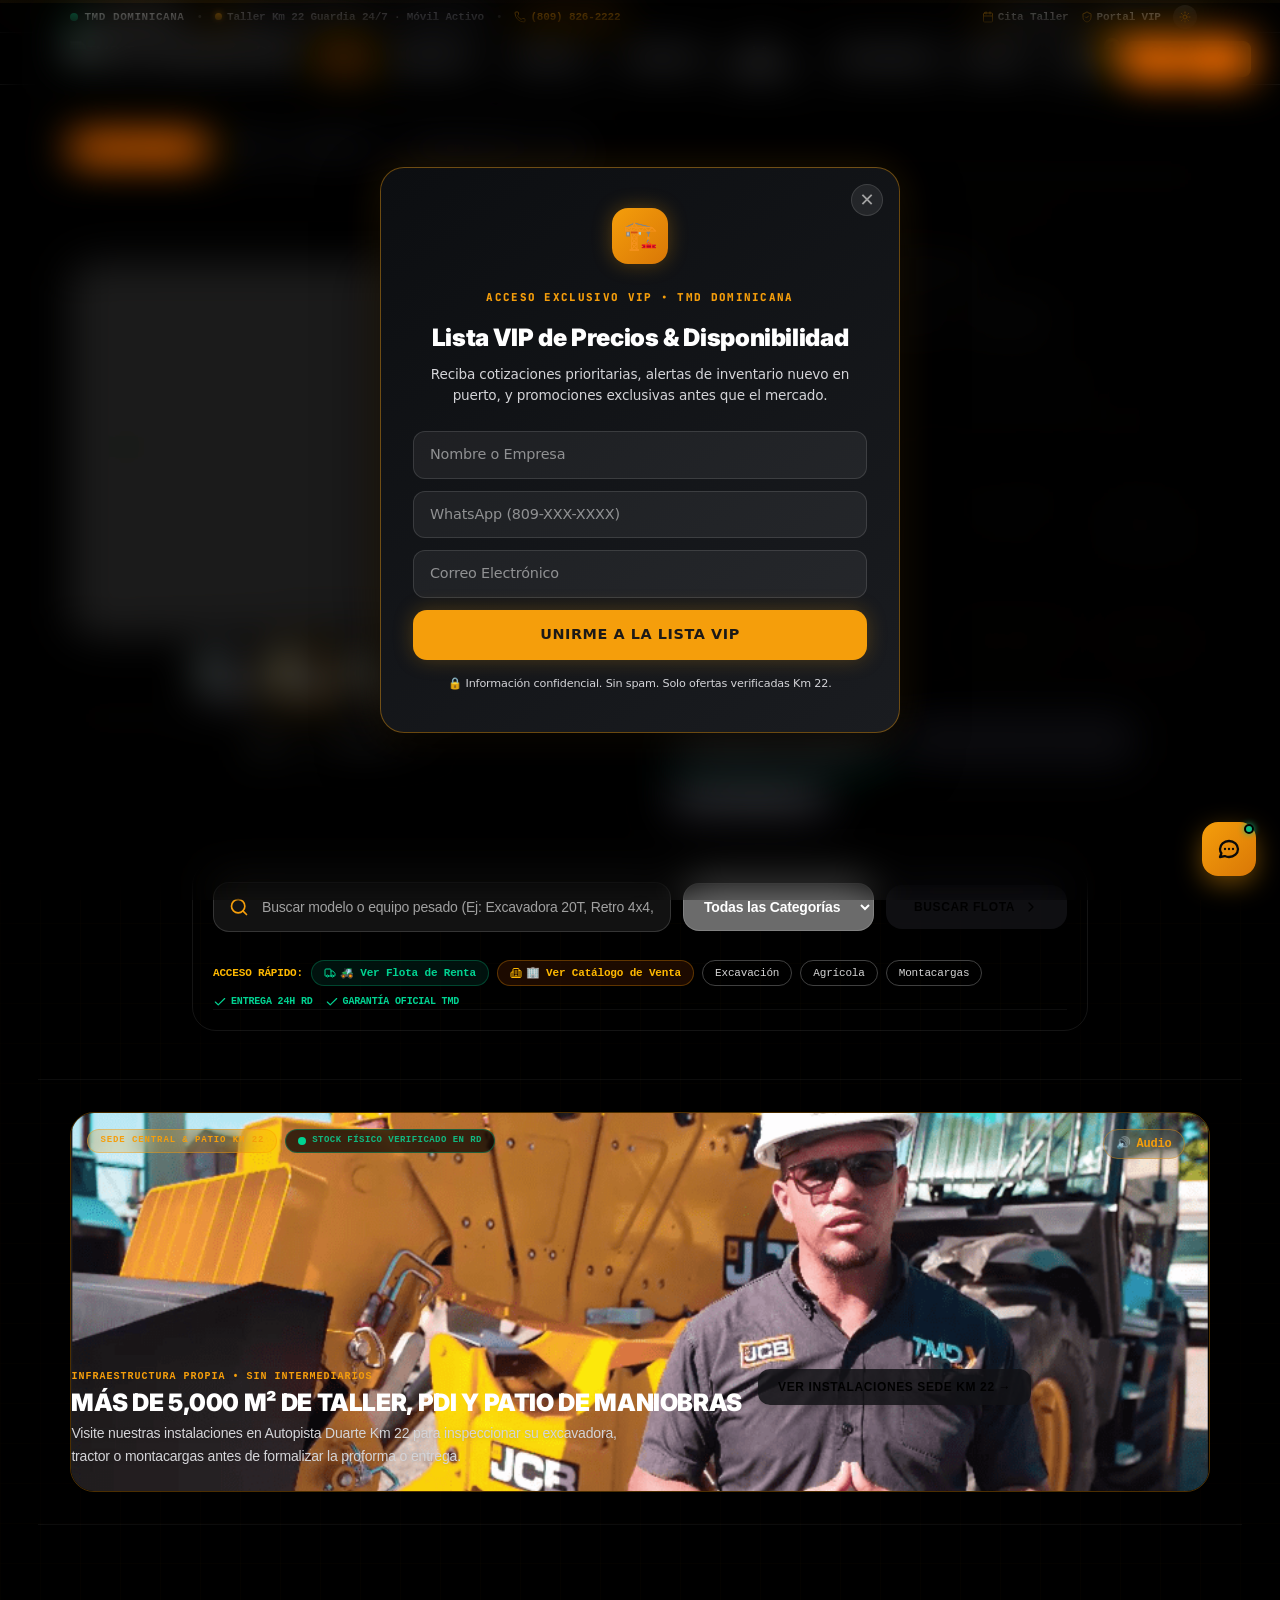
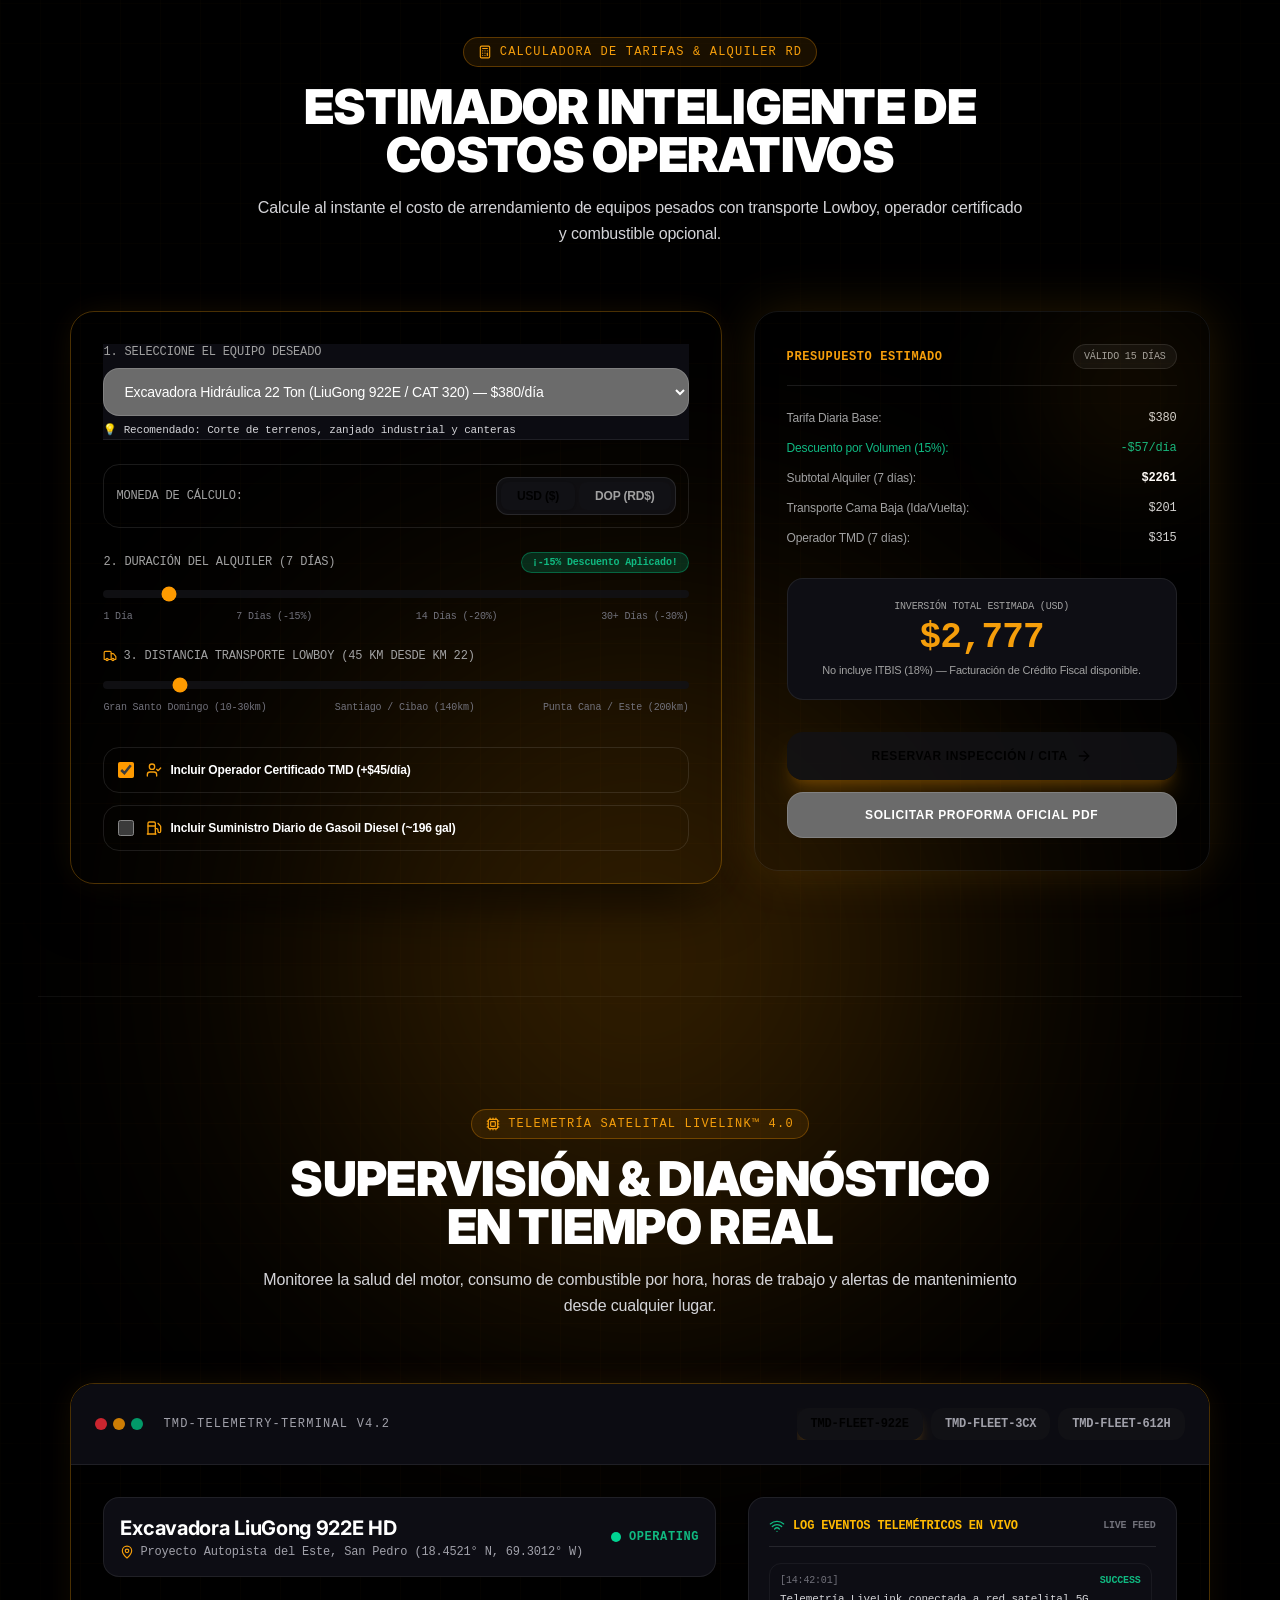
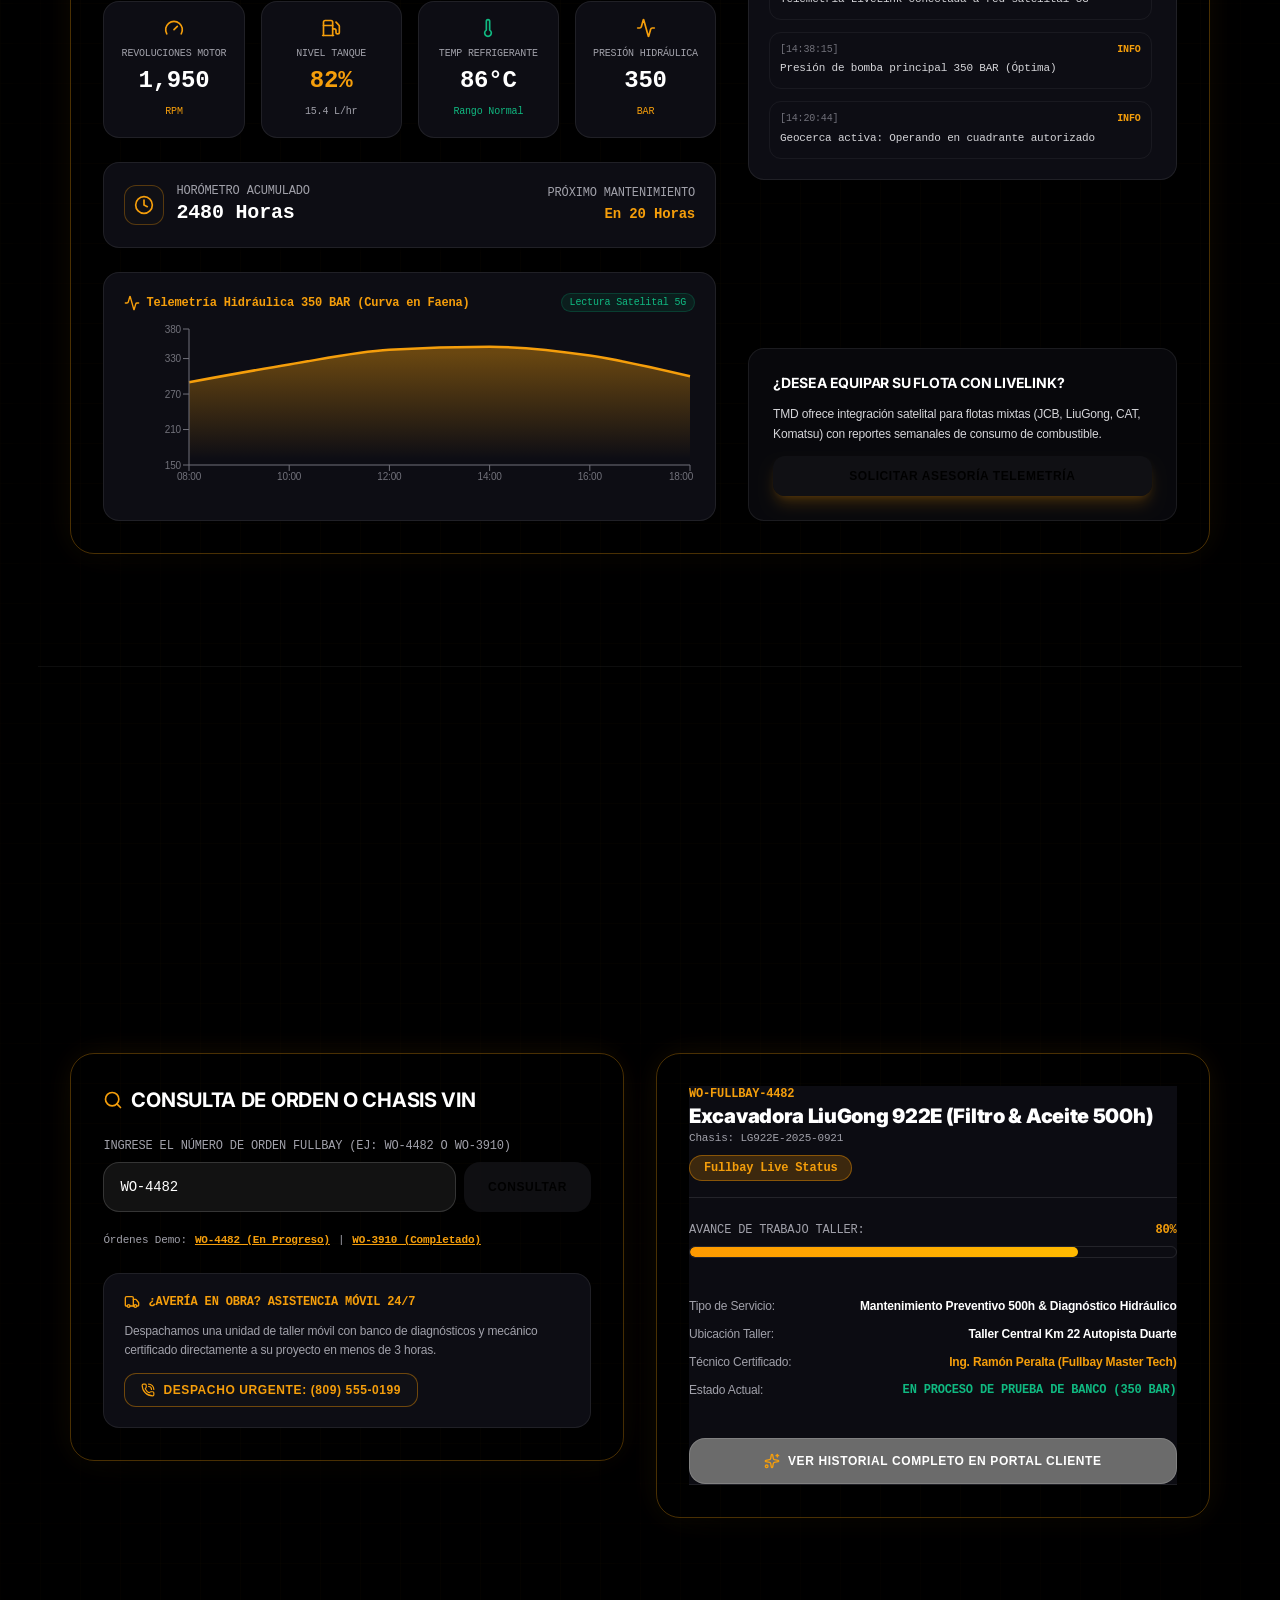
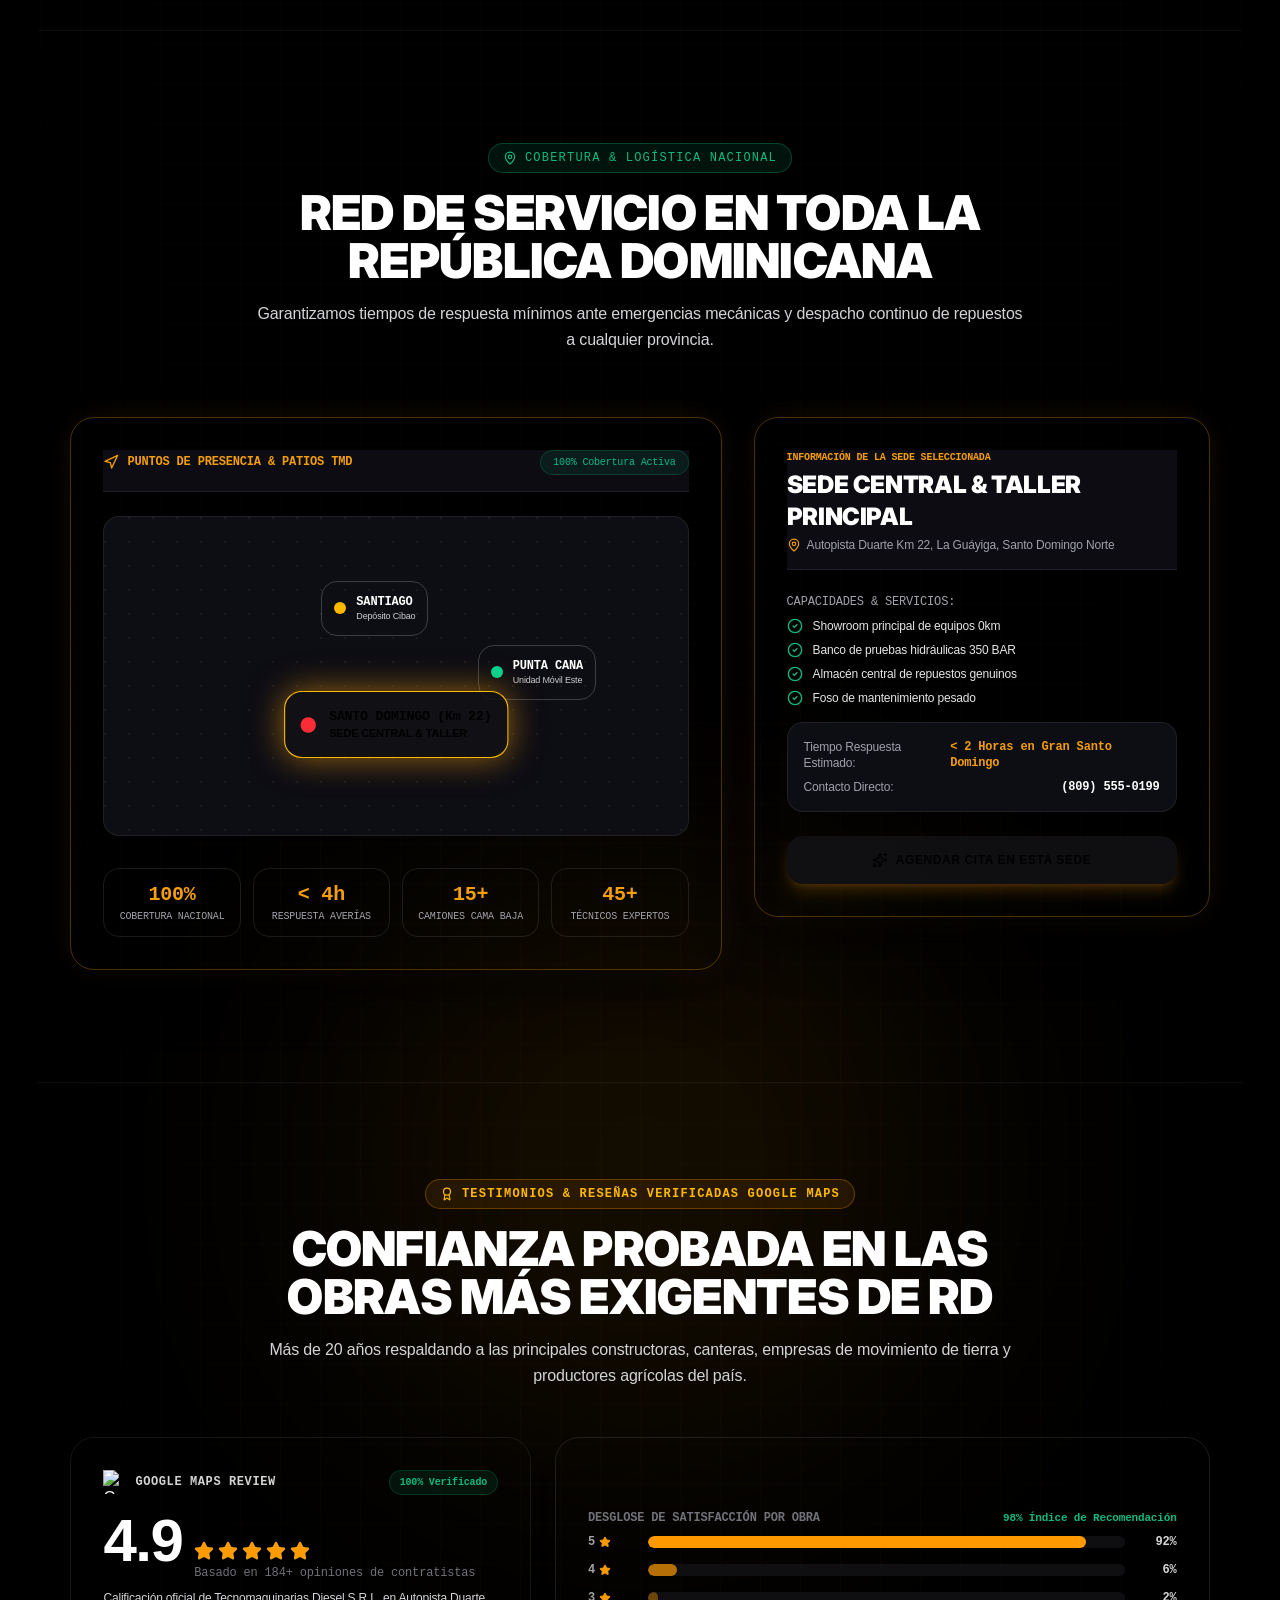
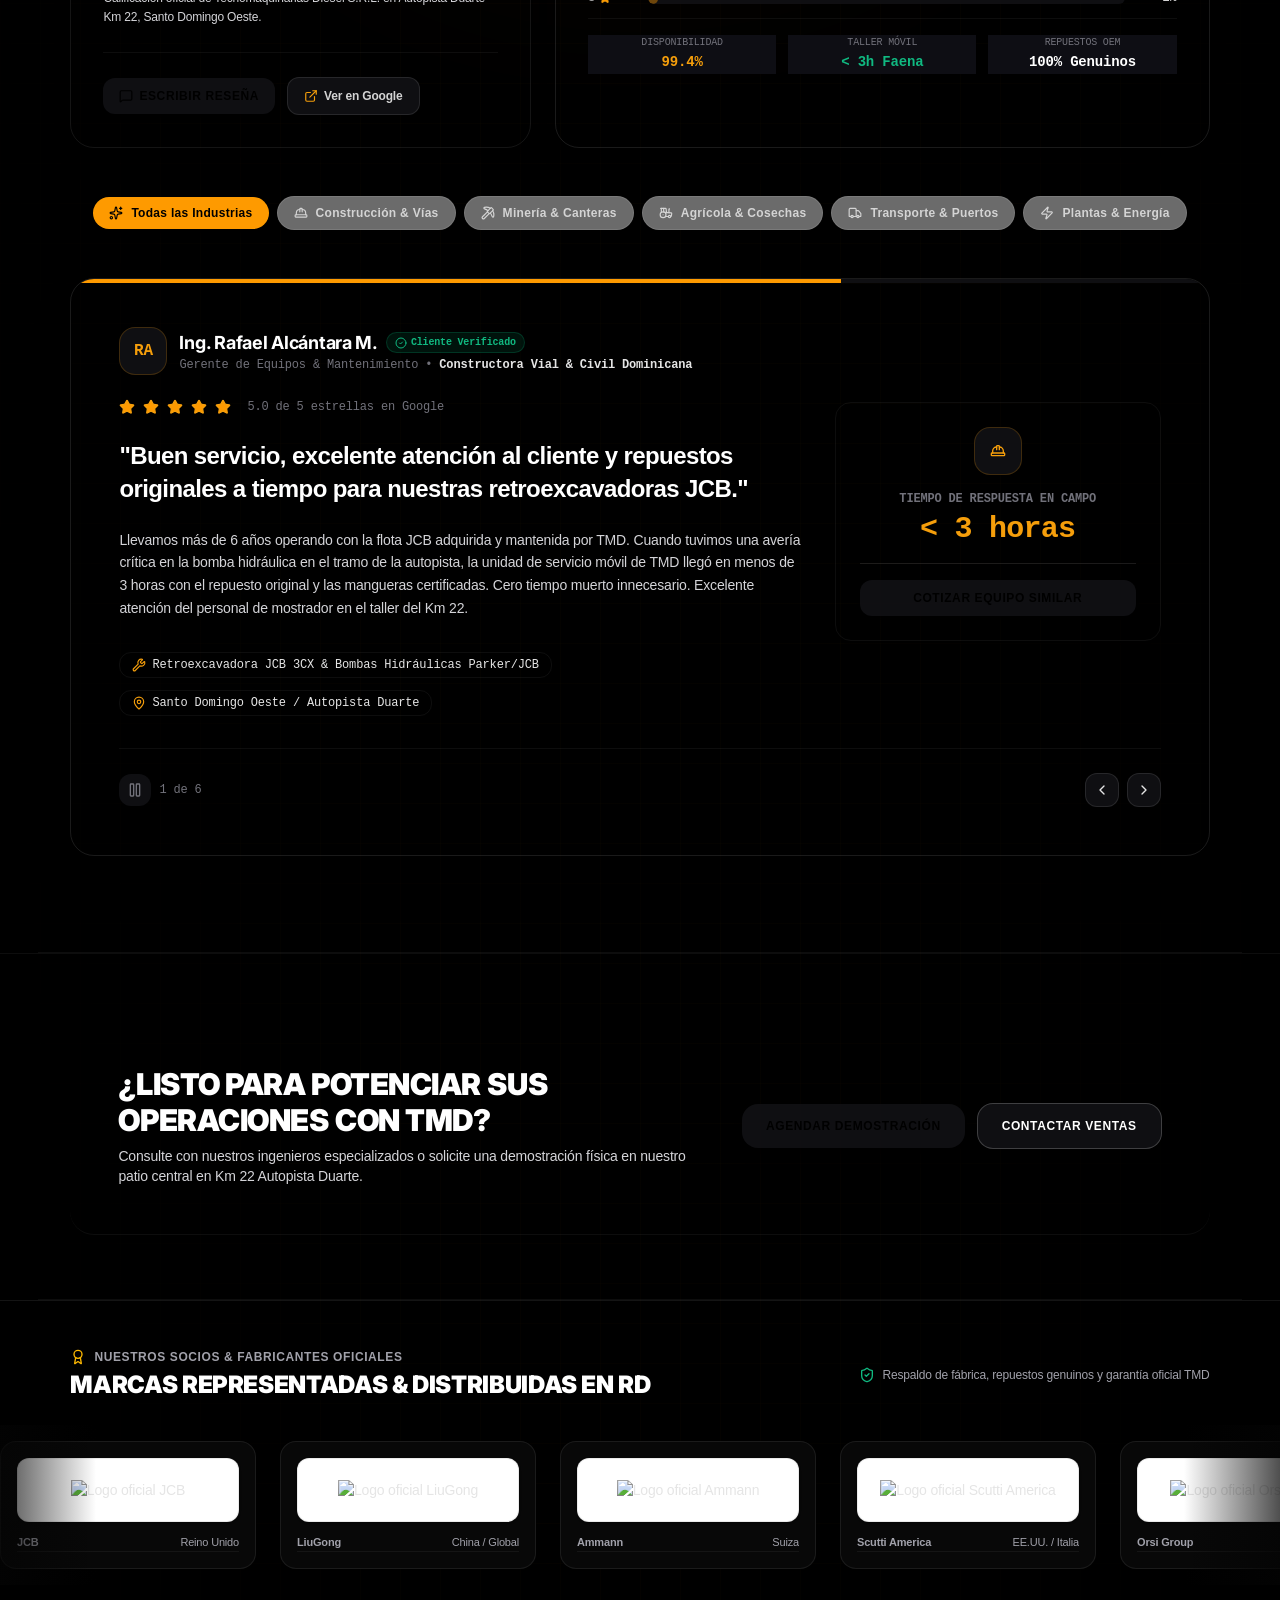
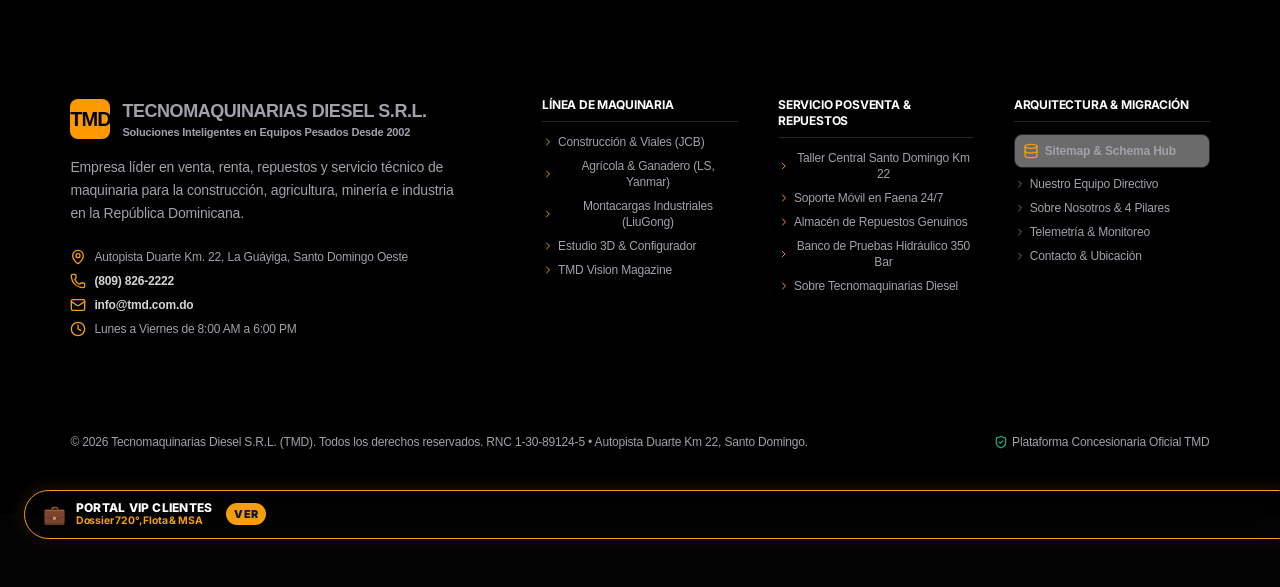
==== commit 9c7714ff: "feat(v1): fix service page backgrounds, inject V2 premium sections, add particle engine + VIP modal," ====
--- a/index.html
+++ b/index.html
@@ -456,6 +456,42 @@
         z-index: 0 !important;
         opacity: 0.82 !important;
         display: block !important;
+      }
+
+      /* ─── SERVICE PAGE BACKGROUND TRANSPARENCY FIX ─── */
+      html.dark main,
+      html.dark main > div,
+      html.dark #root main,
+      html.dark #root main > div {
+        background-color: transparent !important;
+        background: transparent !important;
+      }
+      html.dark main section,
+      html.dark #root main section {
+        background-color: transparent !important;
+        background: transparent !important;
+      }
+      /* Keep interactive cards, panels, and navigation opaque */
+      html.dark main .rounded-xl,
+      html.dark main .rounded-lg,
+      html.dark main .rounded-2xl,
+      html.dark main [class*="bg-zinc-"],
+      html.dark main [class*="bg-slate-"],
+      html.dark main [class*="bg-neutral-"],
+      html.dark main [class*="bg-gray-"] {
+        background-color: rgba(18, 18, 22, 0.85) !important;
+      }
+      /* Keep header/footer opaque */
+      html.dark header,
+      html.dark footer,
+      html.dark #root header,
+      html.dark #root footer {
+        background-color: #000000 !important;
+      }
+      /* Particle canvas z-index lock — NEVER MOVES */
+      #tmd-ambient-canvas {
+        z-index: -1 !important;
+        pointer-events: none !important;
       }
 
       /* ─── ELIMINATE HARSH SECTION OUTLINES & BOXING ─── */
@@ -4326,7 +4362,7 @@
   };
 
   // ──────────────────────────────────────────────────────────────────
-  // 5B. SERVICE PAGE TECHNICAL LEADERSHIP SHOWCASE
+  // 5B. SERVICE PAGE — FULL V2 PREMIUM SECTIONS + LEADERSHIP SHOWCASE
   // ──────────────────────────────────────────────────────────────────
   function mountServiceTechnicalLeadership() {
     const isService = window.location.hash.includes('service') || window.location.hash.includes('servicio');
@@ -4334,16 +4370,110 @@
 
     if (document.getElementById('tmd-service-leadership-strip')) return;
 
-    const headings = Array.from(document.querySelectorAll('h3'));
-    const tecHeading = headings.find(h => h.textContent.includes('Técnicos Certificados'));
-    if (!tecHeading) return;
-
-    const parentContainer = tecHeading.closest('div.max-w-7xl') || tecHeading.parentElement.parentElement;
-    if (!parentContainer) return;
-
+    // Find injection point
+    const mainEl = document.querySelector('main') || document.querySelector('#root main');
+    if (!mainEl) return;
+
+    // ── V2 WORKSHOP IMAGE STRIP ──
+    const workshopStrip = document.createElement('div');
+    workshopStrip.id = 'tmd-v2-workshop-strip';
+    workshopStrip.style.cssText = 'max-width: 1200px; margin: 32px auto; padding: 0 24px;';
+    workshopStrip.innerHTML = `
+      <div style="display: grid; grid-template-columns: repeat(3, 1fr); gap: 20px;">
+        <div style="position: relative; border-radius: 22px; overflow: hidden; height: 240px; border: 1px solid rgba(255,255,255,0.08);">
+          <img src="https://lh3.googleusercontent.com/aida-public/[base64]" alt="Bahías Mayores" style="width:100%;height:100%;object-fit:cover;transition:transform 0.5s ease;" onmouseover="this.style.transform='scale(1.05)'" onmouseout="this.style.transform='scale(1)'">
+          <div style="position:absolute;inset:0;background:linear-gradient(to top,rgba(0,0,0,0.9),rgba(0,0,0,0.3),transparent);padding:20px;display:flex;flex-direction:column;justify-content:flex-end;">
+            <span style="font-family:'JetBrains Mono',monospace;font-size:0.65rem;color:#f59e0b;text-transform:uppercase;letter-spacing:0.1em;font-weight:800;">Bahías Mayores 01-06</span>
+            <span style="font-size:1.1rem;font-weight:800;color:#fff;margin-top:4px;">Grúas Puente de Doble Viga</span>
+          </div>
+        </div>
+        <div style="position: relative; border-radius: 22px; overflow: hidden; height: 240px; border: 1px solid rgba(255,255,255,0.08);">
+          <img src="https://lh3.googleusercontent.com/aida-public/[base64]" alt="Lab Common Rail" style="width:100%;height:100%;object-fit:cover;transition:transform 0.5s ease;" onmouseover="this.style.transform='scale(1.05)'" onmouseout="this.style.transform='scale(1)'">
+          <div style="position:absolute;inset:0;background:linear-gradient(to top,rgba(0,0,0,0.9),rgba(0,0,0,0.3),transparent);padding:20px;display:flex;flex-direction:column;justify-content:flex-end;">
+            <span style="font-family:'JetBrains Mono',monospace;font-size:0.65rem;color:#10b981;text-transform:uppercase;letter-spacing:0.1em;font-weight:800;">Sala Limpia ISO 14644</span>
+            <span style="font-size:1.1rem;font-weight:800;color:#fff;margin-top:4px;">Laboratorio Common Rail & Inyectores</span>
+          </div>
+        </div>
+        <div style="position: relative; border-radius: 22px; overflow: hidden; height: 240px; border: 1px solid rgba(255,255,255,0.08);">
+          <img src="https://lh3.googleusercontent.com/aida-public/[base64]" alt="Banco Hidráulico" style="width:100%;height:100%;object-fit:cover;transition:transform 0.5s ease;" onmouseover="this.style.transform='scale(1.05)'" onmouseout="this.style.transform='scale(1)'">
+          <div style="position:absolute;inset:0;background:linear-gradient(to top,rgba(0,0,0,0.9),rgba(0,0,0,0.3),transparent);padding:20px;display:flex;flex-direction:column;justify-content:flex-end;">
+            <span style="font-family:'JetBrains Mono',monospace;font-size:0.65rem;color:#f59e0b;text-transform:uppercase;letter-spacing:0.1em;font-weight:800;">Banco Dinámico de Carga</span>
+            <span style="font-size:1.1rem;font-weight:800;color:#fff;margin-top:4px;">Certificación Hidráulica 6,000 PSI</span>
+          </div>
+        </div>
+      </div>
+    `;
+
+    // ── V2 4 SPECIALIZED DIVISIONS ──
+    const divisionsSection = document.createElement('div');
+    divisionsSection.id = 'tmd-v2-divisions';
+    divisionsSection.style.cssText = 'max-width: 1200px; margin: 48px auto; padding: 0 24px;';
+    divisionsSection.innerHTML = `
+      <div style="text-align: center; margin-bottom: 32px;">
+        <span style="font-family:'JetBrains Mono',monospace;font-size:0.7rem;color:#f59e0b;text-transform:uppercase;letter-spacing:0.12em;font-weight:800;">● CENTRO DE EXCELENCIA TÉCNICA OEM</span>
+        <h3 style="font-size:1.6rem;font-weight:900;color:#fff;margin:8px 0 0 0;">Las 4 Divisiones de Servicio Especializado</h3>
+        <p style="font-size:0.82rem;color:#a3a3a3;margin-top:8px;max-width:600px;margin-left:auto;margin-right:auto;">Procedimientos estandarizados bajo normativas directas de fábrica. Trazabilidad completa con repuestos genuinos y certificación por dinamómetro.</p>
+      </div>
+      <div style="display:grid;grid-template-columns:repeat(auto-fit, minmax(260px, 1fr));gap:20px;">
+        <div style="background:rgba(18,18,22,0.85);border:1px solid rgba(245,158,11,0.3);border-radius:22px;padding:24px;transition:all 0.3s ease;" onmouseover="this.style.borderColor='#f59e0b'" onmouseout="this.style.borderColor='rgba(245,158,11,0.3)'">
+          <div style="display:flex;align-items:center;justify-content:space-between;margin-bottom:16px;">
+            <span style="font-family:'JetBrains Mono',monospace;font-size:0.72rem;color:#f59e0b;font-weight:700;padding:4px 10px;border-radius:9999px;background:rgba(245,158,11,0.1);border:1px solid rgba(245,158,11,0.2);">DIV-01</span>
+            <span style="font-size:1.5rem;">⚙️</span>
+          </div>
+          <h4 style="font-size:1.05rem;font-weight:800;color:#fff;margin:0 0 8px 0;">Overhaul Integral de Motores</h4>
+          <p style="font-size:0.78rem;color:#a3a3a3;margin:0 0 16px 0;line-height:1.5;">Reconstrucción total de bloques mayores: <strong style='color:#fff'>Cummins, JCB EcoMAX, Perkins, Yanmar</strong>. Rectificación micrométrica, encamisado, calibración.</p>
+          <div style="background:rgba(0,0,0,0.3);border:1px solid rgba(255,255,255,0.06);border-radius:14px;padding:12px;margin-bottom:12px;">
+            <div style="display:flex;justify-content:space-between;font-size:0.7rem;margin-bottom:6px;"><span style="color:#a3a3a3;">Pruebas Dinamométricas:</span><span style="color:#10b981;font-weight:800;">100% CARGA</span></div>
+            <div style="display:flex;justify-content:space-between;font-size:0.7rem;"><span style="color:#a3a3a3;">Garantía Certificada:</span><span style="color:#f59e0b;font-weight:800;">1,500 HORAS</span></div>
+          </div>
+          <div style="border-top:1px solid rgba(255,255,255,0.06);padding-top:10px;font-size:0.72rem;color:#a3a3a3;">✓ Descarbonizado ultrasónico · ✓ Balanceo dinámico de turbos</div>
+        </div>
+        <div style="background:rgba(18,18,22,0.85);border:1px solid rgba(16,185,129,0.3);border-radius:22px;padding:24px;transition:all 0.3s ease;" onmouseover="this.style.borderColor='#10b981'" onmouseout="this.style.borderColor='rgba(16,185,129,0.3)'">
+          <div style="display:flex;align-items:center;justify-content:space-between;margin-bottom:16px;">
+            <span style="font-family:'JetBrains Mono',monospace;font-size:0.72rem;color:#10b981;font-weight:700;padding:4px 10px;border-radius:9999px;background:rgba(16,185,129,0.1);border:1px solid rgba(16,185,129,0.2);">DIV-02</span>
+            <span style="font-size:1.5rem;">🔬</span>
+          </div>
+          <h4 style="font-size:1.05rem;font-weight:800;color:#fff;margin:0 0 8px 0;">Laboratorio de Inyección Diésel</h4>
+          <p style="font-size:0.78rem;color:#a3a3a3;margin:0 0 16px 0;line-height:1.5;">Sala limpia ISO para calibración de bombas e inyectores <strong style='color:#fff'>Bosch, Delphi, Denso</strong>. Diagnóstico electrónico Common Rail.</p>
+          <div style="background:rgba(0,0,0,0.3);border:1px solid rgba(255,255,255,0.06);border-radius:14px;padding:12px;margin-bottom:12px;">
+            <div style="display:flex;justify-content:space-between;font-size:0.7rem;margin-bottom:6px;"><span style="color:#a3a3a3;">Presión de Prueba:</span><span style="color:#10b981;font-weight:800;">2,200 BAR</span></div>
+            <div style="display:flex;justify-content:space-between;font-size:0.7rem;"><span style="color:#a3a3a3;">Certificación OEM:</span><span style="color:#f59e0b;font-weight:800;">BOSCH LEVEL III</span></div>
+          </div>
+          <div style="border-top:1px solid rgba(255,255,255,0.06);padding-top:10px;font-size:0.72rem;color:#a3a3a3;">✓ Codificación IMA de inyectores · ✓ Muestreo de fluidos S·O·S</div>
+        </div>
+        <div style="background:rgba(18,18,22,0.85);border:1px solid rgba(16,185,129,0.3);border-radius:22px;padding:24px;transition:all 0.3s ease;" onmouseover="this.style.borderColor='#10b981'" onmouseout="this.style.borderColor='rgba(16,185,129,0.3)'">
+          <div style="display:flex;align-items:center;justify-content:space-between;margin-bottom:16px;">
+            <span style="font-family:'JetBrains Mono',monospace;font-size:0.72rem;color:#10b981;font-weight:700;padding:4px 10px;border-radius:9999px;background:rgba(16,185,129,0.1);border:1px solid rgba(16,185,129,0.2);">DIV-03</span>
+            <span style="font-size:1.5rem;">🛢️</span>
+          </div>
+          <h4 style="font-size:1.05rem;font-weight:800;color:#fff;margin:0 0 8px 0;">Hidráulica Avanzada & Transmisiones</h4>
+          <p style="font-size:0.78rem;color:#a3a3a3;margin:0 0 16px 0;line-height:1.5;">Banco de prueba de <strong style='color:#fff'>6,000 PSI</strong> con flujo proporcional dinámico. Reconstrucción de bombas principales, motores de giro y cilindros.</p>
+          <div style="background:rgba(0,0,0,0.3);border:1px solid rgba(255,255,255,0.06);border-radius:14px;padding:12px;margin-bottom:12px;">
+            <div style="display:flex;justify-content:space-between;font-size:0.7rem;margin-bottom:6px;"><span style="color:#a3a3a3;">Capacidad Banco:</span><span style="color:#10b981;font-weight:800;">6,000 PSI</span></div>
+            <div style="display:flex;justify-content:space-between;font-size:0.7rem;"><span style="color:#a3a3a3;">Garantía Hidráulica:</span><span style="color:#f59e0b;font-weight:800;">2,000 HORAS</span></div>
+          </div>
+          <div style="border-top:1px solid rgba(255,255,255,0.06);padding-top:10px;font-size:0.72rem;color:#a3a3a3;">✓ Sellado con juntas Hallite · ✓ Aceite ISO 46 certificado</div>
+        </div>
+        <div style="background:rgba(18,18,22,0.85);border:1px solid rgba(245,158,11,0.3);border-radius:22px;padding:24px;transition:all 0.3s ease;" onmouseover="this.style.borderColor='#f59e0b'" onmouseout="this.style.borderColor='rgba(245,158,11,0.3)'">
+          <div style="display:flex;align-items:center;justify-content:space-between;margin-bottom:16px;">
+            <span style="font-family:'JetBrains Mono',monospace;font-size:0.72rem;color:#f59e0b;font-weight:700;padding:4px 10px;border-radius:9999px;background:rgba(245,158,11,0.1);border:1px solid rgba(245,158,11,0.2);">DIV-04</span>
+            <span style="font-size:1.5rem;">📡</span>
+          </div>
+          <h4 style="font-size:1.05rem;font-weight:800;color:#fff;margin:0 0 8px 0;">Campo 24/7 & Telemetría LiveLink</h4>
+          <p style="font-size:0.78rem;color:#a3a3a3;margin:0 0 16px 0;line-height:1.5;">Unidades móviles 4x4 con diagnóstico CAN bus satelital. Cobertura nacional: <strong style='color:#fff'>Santo Domingo, Santiago, Punta Cana, Barahona</strong>.</p>
+          <div style="background:rgba(0,0,0,0.3);border:1px solid rgba(255,255,255,0.06);border-radius:14px;padding:12px;margin-bottom:12px;">
+            <div style="display:flex;justify-content:space-between;font-size:0.7rem;margin-bottom:6px;"><span style="color:#a3a3a3;">Tiempo de Respuesta:</span><span style="color:#10b981;font-weight:800;">< 4 HORAS</span></div>
+            <div style="display:flex;justify-content:space-between;font-size:0.7rem;"><span style="color:#a3a3a3;">Nodos GPS Activos:</span><span style="color:#f59e0b;font-weight:800;">4 ZONAS</span></div>
+          </div>
+          <div style="border-top:1px solid rgba(255,255,255,0.06);padding-top:10px;font-size:0.72rem;color:#a3a3a3;">✓ Camiones taller completos · ✓ Soldadura en campo certificada</div>
+        </div>
+      </div>
+    `;
+
+    // ── LEADERSHIP STRIP (existing) ──
     const strip = document.createElement('div');
     strip.id = 'tmd-service-leadership-strip';
-    strip.style.cssText = 'margin-top: 48px; padding-top: 36px; border-top: 1px solid rgba(245,158,11,0.2);';
+    strip.style.cssText = 'max-width: 1200px; margin: 48px auto; padding: 0 24px 48px 24px; border-top: 1px solid rgba(245,158,11,0.2); padding-top: 36px;';
     strip.innerHTML = `
       <div style="text-align: center; margin-bottom: 24px;">
         <span style="font-family: monospace; font-size: 0.72rem; color: #f59e0b; text-transform: uppercase; letter-spacing: 0.1em; font-weight: 800; display: block; margin-bottom: 6px;">Liderazgo Técnico • Taller & Campo Km 22</span>
@@ -4392,7 +4522,17 @@
       </div>
     `;
 
-    parentContainer.appendChild(strip);
+    // Insert V2 sections after the first section in the service page
+    const firstSection = mainEl.querySelector('section') || mainEl.firstElementChild;
+    if (firstSection && firstSection.nextSibling) {
+      firstSection.parentNode.insertBefore(workshopStrip, firstSection.nextSibling);
+      workshopStrip.parentNode.insertBefore(divisionsSection, workshopStrip.nextSibling);
+      divisionsSection.parentNode.insertBefore(strip, divisionsSection.nextSibling);
+    } else {
+      mainEl.appendChild(workshopStrip);
+      mainEl.appendChild(divisionsSection);
+      mainEl.appendChild(strip);
+    }
   }
 
   // ──────────────────────────────────────────────────────────────────
@@ -4977,5 +5117,59 @@
       </button>
     </div>
 
+    <!-- ══════════════════════════════════════════════════════════════════ -->
+    <!-- TMD PARTICLE ENGINE — LOCKED AT z-index:-1, pointer-events:none  -->
+    <!-- ══════════════════════════════════════════════════════════════════ -->
+    <script src="/assets/tmd_animation_engine.js"></script>
+
+    <!-- ══════════════════════════════════════════════════════════════════ -->
+    <!-- TMD VIP MODAL — 1:1 from code.html golden source                 -->
+    <!-- ══════════════════════════════════════════════════════════════════ -->
+    <script src="https://cdn.tailwindcss.com"></script>
+    <script>
+      tailwind.config = { corePlugins: { preflight: false } };
+    </script>
+
+    <!-- VIP NEWSLETTER MODAL -->
+    <div id="tmd-vip-modal-overlay" style="display:none;position:fixed;inset:0;z-index:100000;background:rgba(0,0,0,0.7);backdrop-filter:blur(8px);-webkit-backdrop-filter:blur(8px);align-items:center;justify-content:center;">
+      <div style="position:relative;width:90%;max-width:520px;background:linear-gradient(145deg,#0c0e11 0%,#1a1c20 100%);border:1px solid rgba(245,158,11,0.4);border-radius:24px;padding:40px 32px;box-shadow:0 25px 60px rgba(0,0,0,0.8),0 0 40px rgba(245,158,11,0.15);text-align:center;">
+        <button onclick="document.getElementById('tmd-vip-modal-overlay').style.display='none';localStorage.setItem('tmd-vip-dismissed','1');" style="position:absolute;top:16px;right:16px;background:rgba(255,255,255,0.08);border:1px solid rgba(255,255,255,0.12);border-radius:50%;width:32px;height:32px;display:flex;align-items:center;justify-content:center;cursor:pointer;color:#a3a3a3;font-size:18px;transition:all 0.2s ease;" onmouseover="this.style.background='rgba(245,158,11,0.2)';this.style.color='#f59e0b'" onmouseout="this.style.background='rgba(255,255,255,0.08)';this.style.color='#a3a3a3'">✕</button>
+        <div style="width:56px;height:56px;background:linear-gradient(135deg,#f59e0b,#d97706);border-radius:16px;display:flex;align-items:center;justify-content:center;margin:0 auto 20px auto;box-shadow:0 0 20px rgba(245,158,11,0.3);">
+          <span style="font-size:28px;">🏗️</span>
+        </div>
+        <span style="font-family:'JetBrains Mono',monospace;font-size:0.68rem;color:#f59e0b;text-transform:uppercase;letter-spacing:0.12em;font-weight:800;">ACCESO EXCLUSIVO VIP • TMD DOMINICANA</span>
+        <h3 style="font-size:1.5rem;font-weight:900;color:#fff;margin:12px 0 8px 0;">Lista VIP de Precios & Disponibilidad</h3>
+        <p style="font-size:0.85rem;color:#a3a3a3;margin-bottom:24px;line-height:1.6;">Reciba cotizaciones prioritarias, alertas de inventario nuevo en puerto, y promociones exclusivas antes que el mercado.</p>
+        <form onsubmit="event.preventDefault();this.querySelector('button').textContent='✓ Registrado';this.querySelector('button').style.background='#10b981';localStorage.setItem('tmd-vip-dismissed','1');setTimeout(function(){document.getElementById('tmd-vip-modal-overlay').style.display='none';},2000);" style="display:flex;flex-direction:column;gap:12px;">
+          <input type="text" placeholder="Nombre o Empresa" required style="width:100%;padding:12px 16px;border-radius:12px;background:rgba(255,255,255,0.06);border:1px solid rgba(255,255,255,0.12);color:#fff;font-size:0.9rem;outline:none;transition:border 0.2s ease;" onfocus="this.style.borderColor='#f59e0b'" onblur="this.style.borderColor='rgba(255,255,255,0.12)'">
+          <input type="tel" placeholder="WhatsApp (809-XXX-XXXX)" required style="width:100%;padding:12px 16px;border-radius:12px;background:rgba(255,255,255,0.06);border:1px solid rgba(255,255,255,0.12);color:#fff;font-size:0.9rem;outline:none;transition:border 0.2s ease;" onfocus="this.style.borderColor='#f59e0b'" onblur="this.style.borderColor='rgba(255,255,255,0.12)'">
+          <input type="email" placeholder="Correo Electrónico" style="width:100%;padding:12px 16px;border-radius:12px;background:rgba(255,255,255,0.06);border:1px solid rgba(255,255,255,0.12);color:#fff;font-size:0.9rem;outline:none;transition:border 0.2s ease;" onfocus="this.style.borderColor='#f59e0b'" onblur="this.style.borderColor='rgba(255,255,255,0.12)'">
+          <button type="submit" style="width:100%;padding:14px;border-radius:14px;background:#f59e0b;color:#1c1917;font-weight:800;font-size:0.9rem;text-transform:uppercase;letter-spacing:0.04em;border:none;cursor:pointer;transition:all 0.2s ease;box-shadow:0 0 20px rgba(245,158,11,0.25);" onmouseover="this.style.background='#d97706'" onmouseout="this.style.background='#f59e0b'">Unirme a la Lista VIP</button>
+        </form>
+        <p style="font-size:0.7rem;color:#525252;margin-top:16px;">🔒 Información confidencial. Sin spam. Solo ofertas verificadas Km 22.</p>
+      </div>
+    </div>
+
+    <script>
+    // VIP Modal auto-show: 3-second delay, only once per session
+    (function() {
+      if (localStorage.getItem('tmd-vip-dismissed')) return;
+      setTimeout(function() {
+        var modal = document.getElementById('tmd-vip-modal-overlay');
+        if (modal) modal.style.display = 'flex';
+      }, 3000);
+    })();
+
+    // Hook any portal-vip buttons to open the modal
+    document.addEventListener('click', function(e) {
+      var target = e.target.closest('[data-path="portal-vip"]');
+      if (target) {
+        e.preventDefault();
+        var modal = document.getElementById('tmd-vip-modal-overlay');
+        if (modal) modal.style.display = 'flex';
+      }
+    });
+    </script>
+
 </body>
 </html>
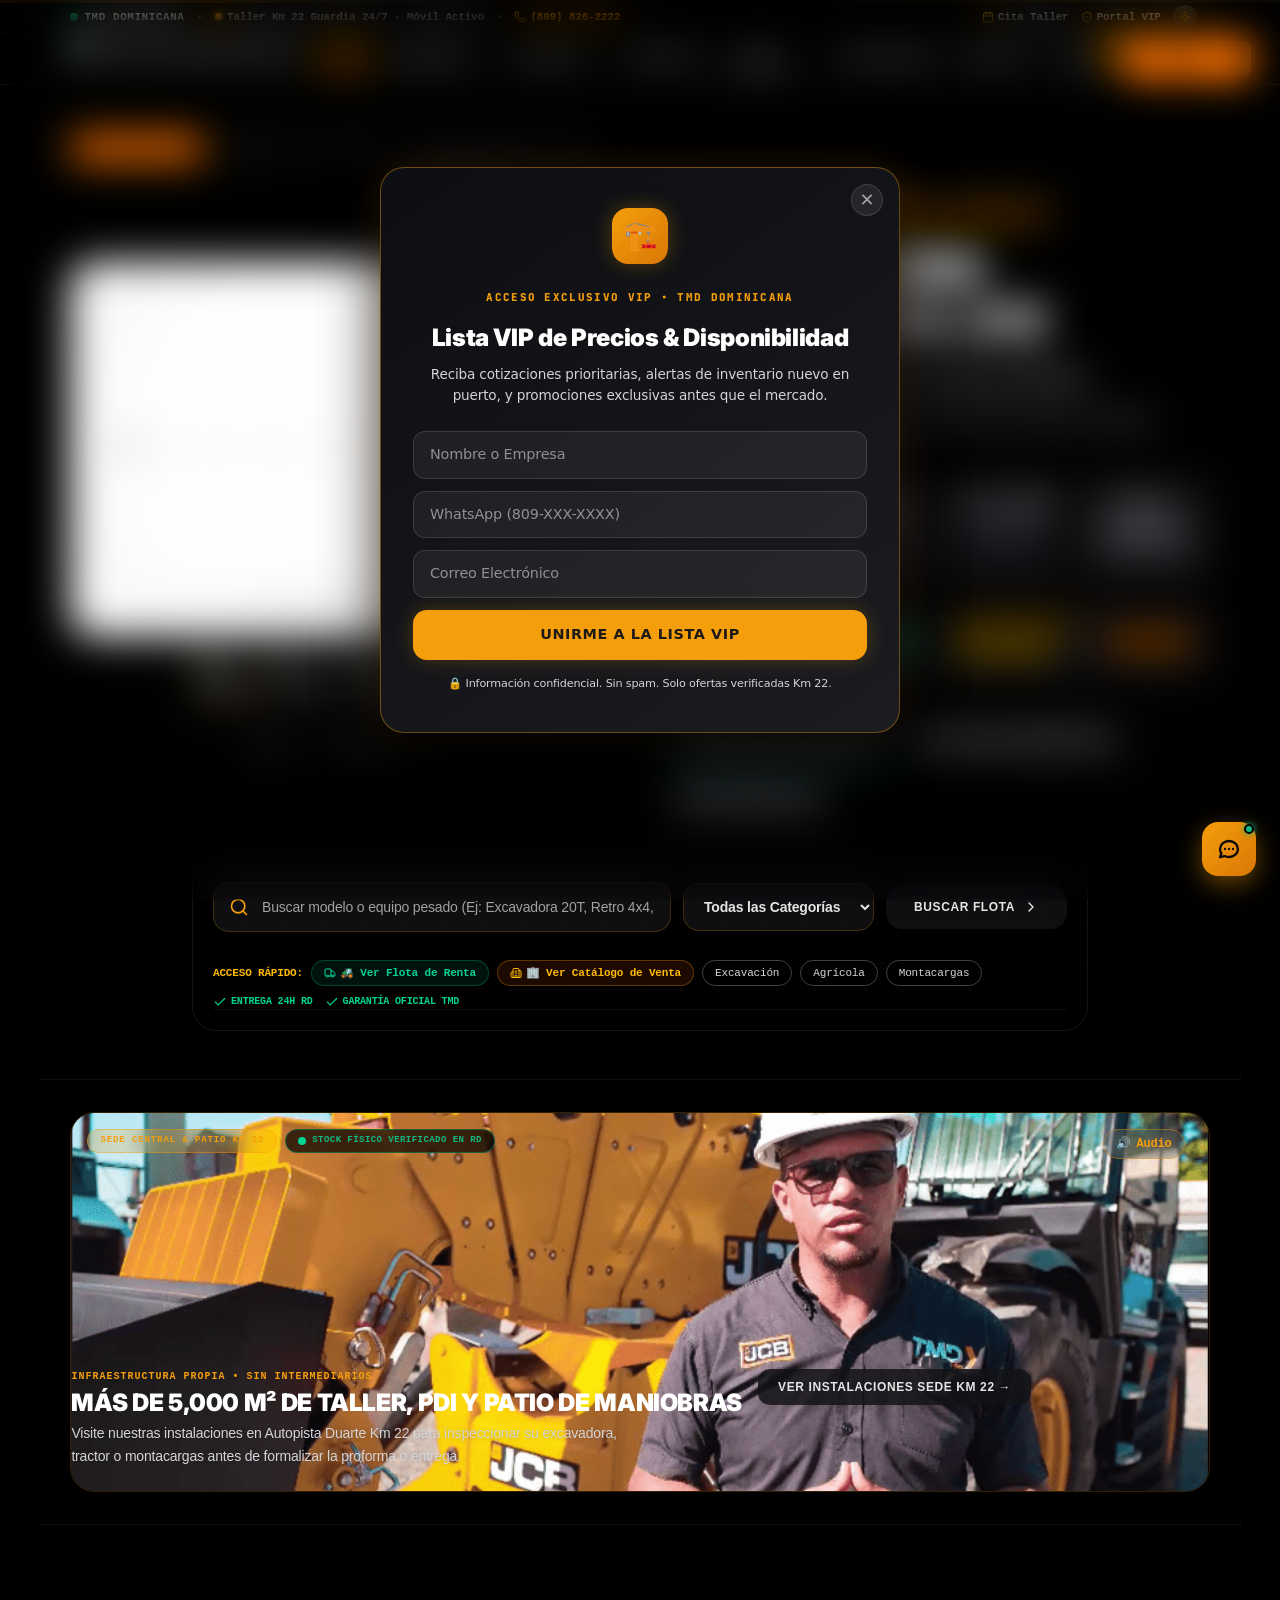
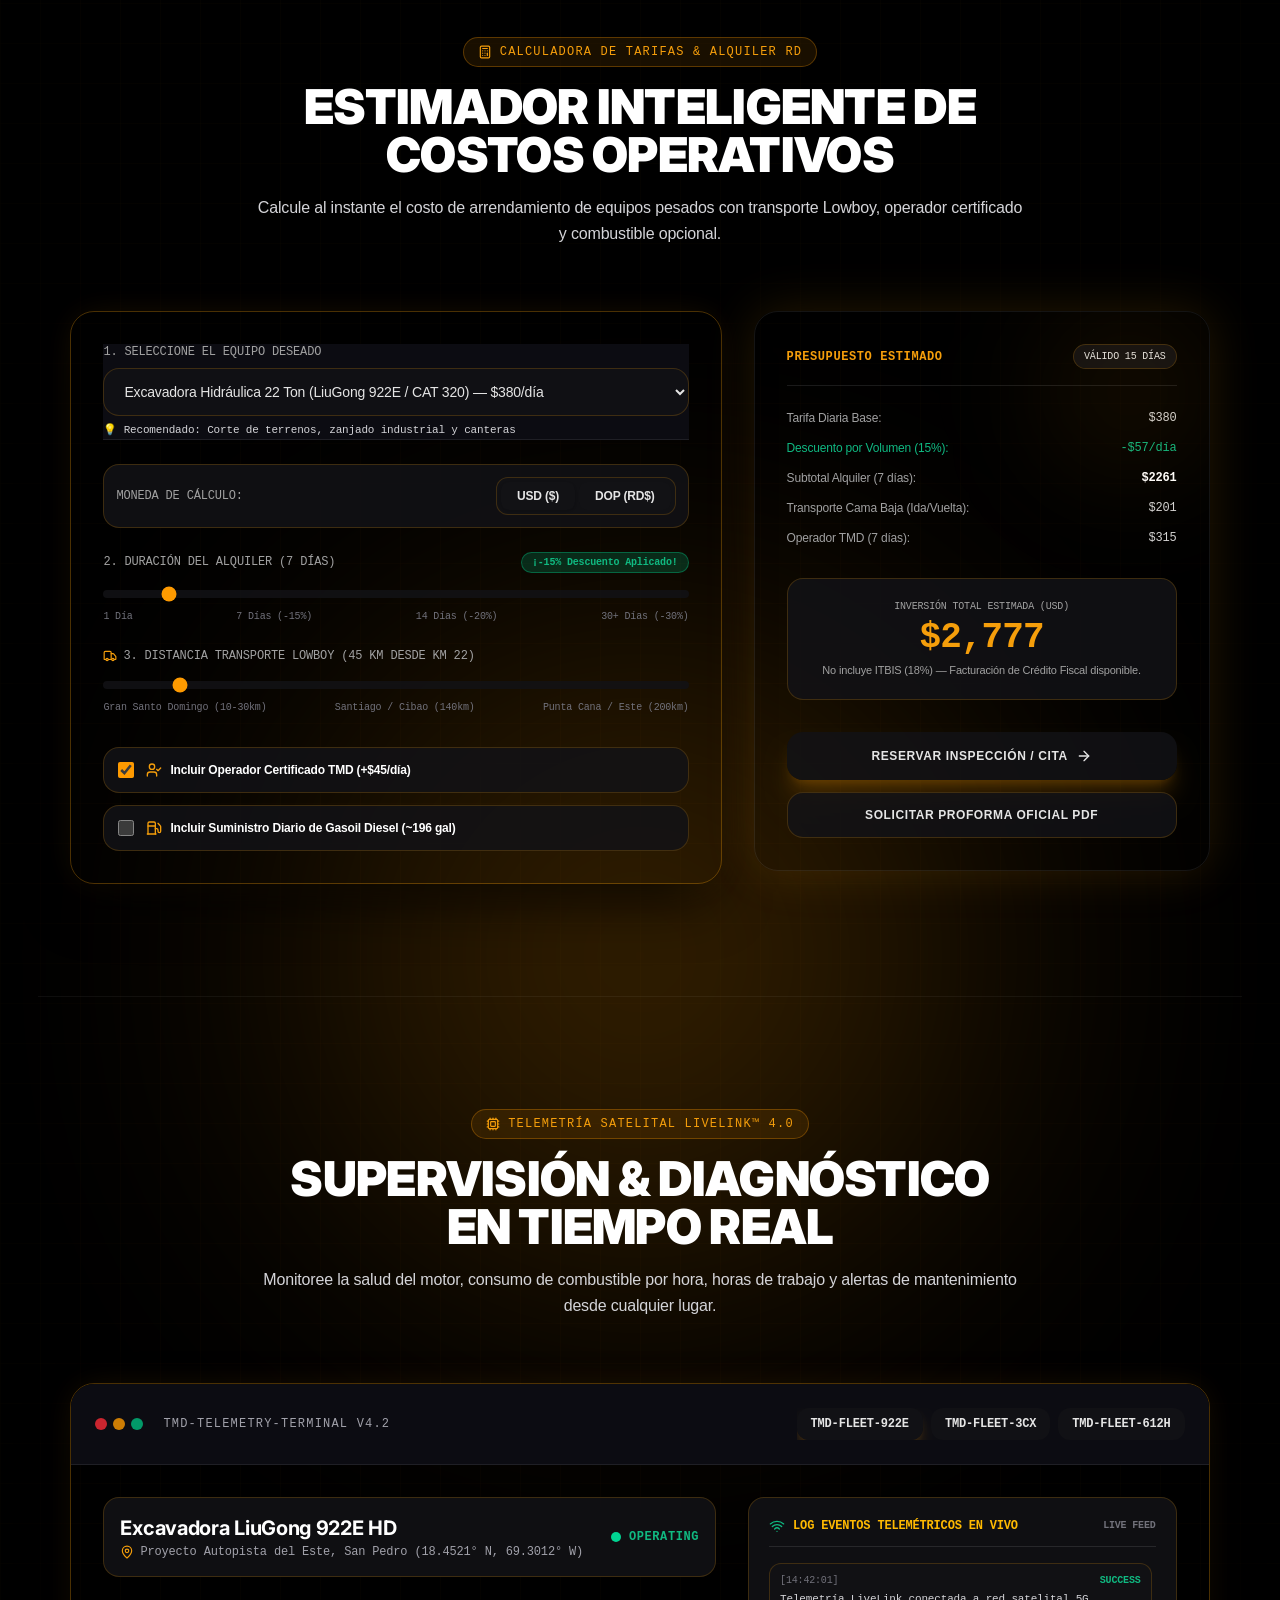
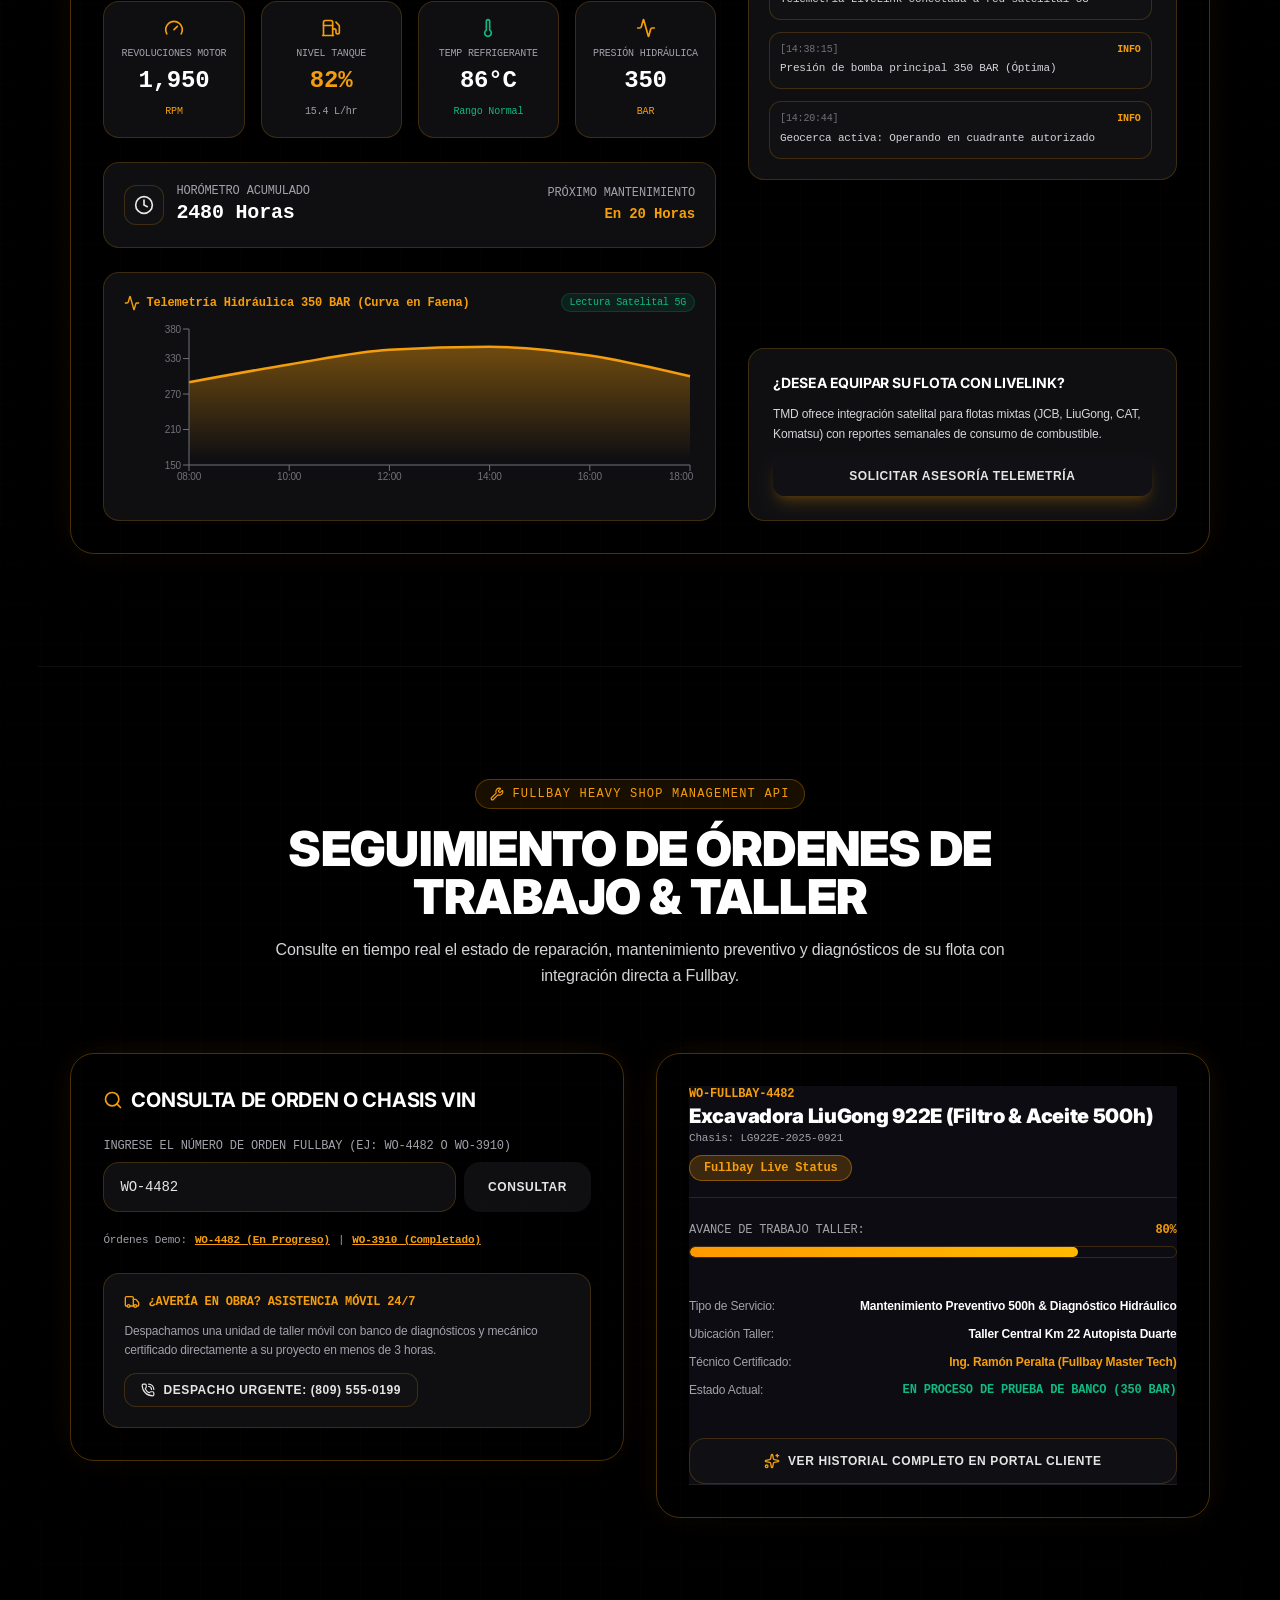
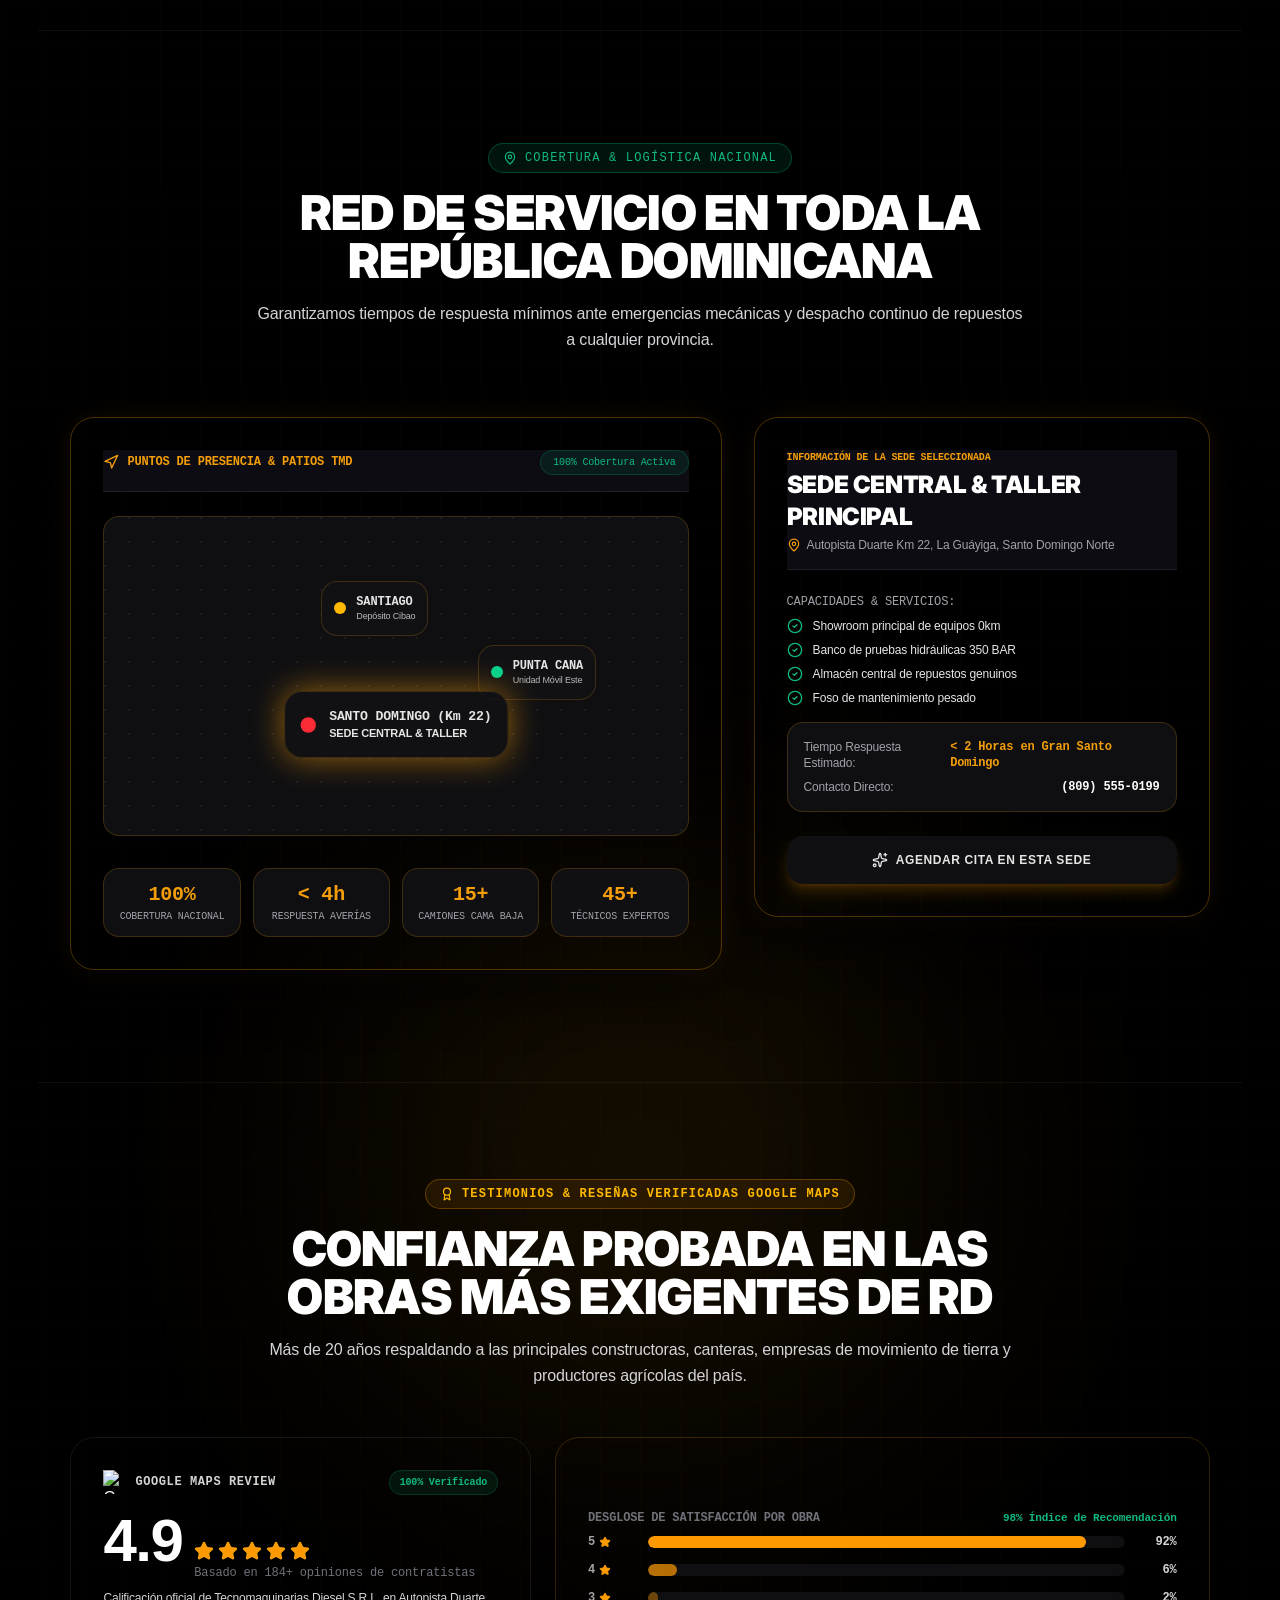
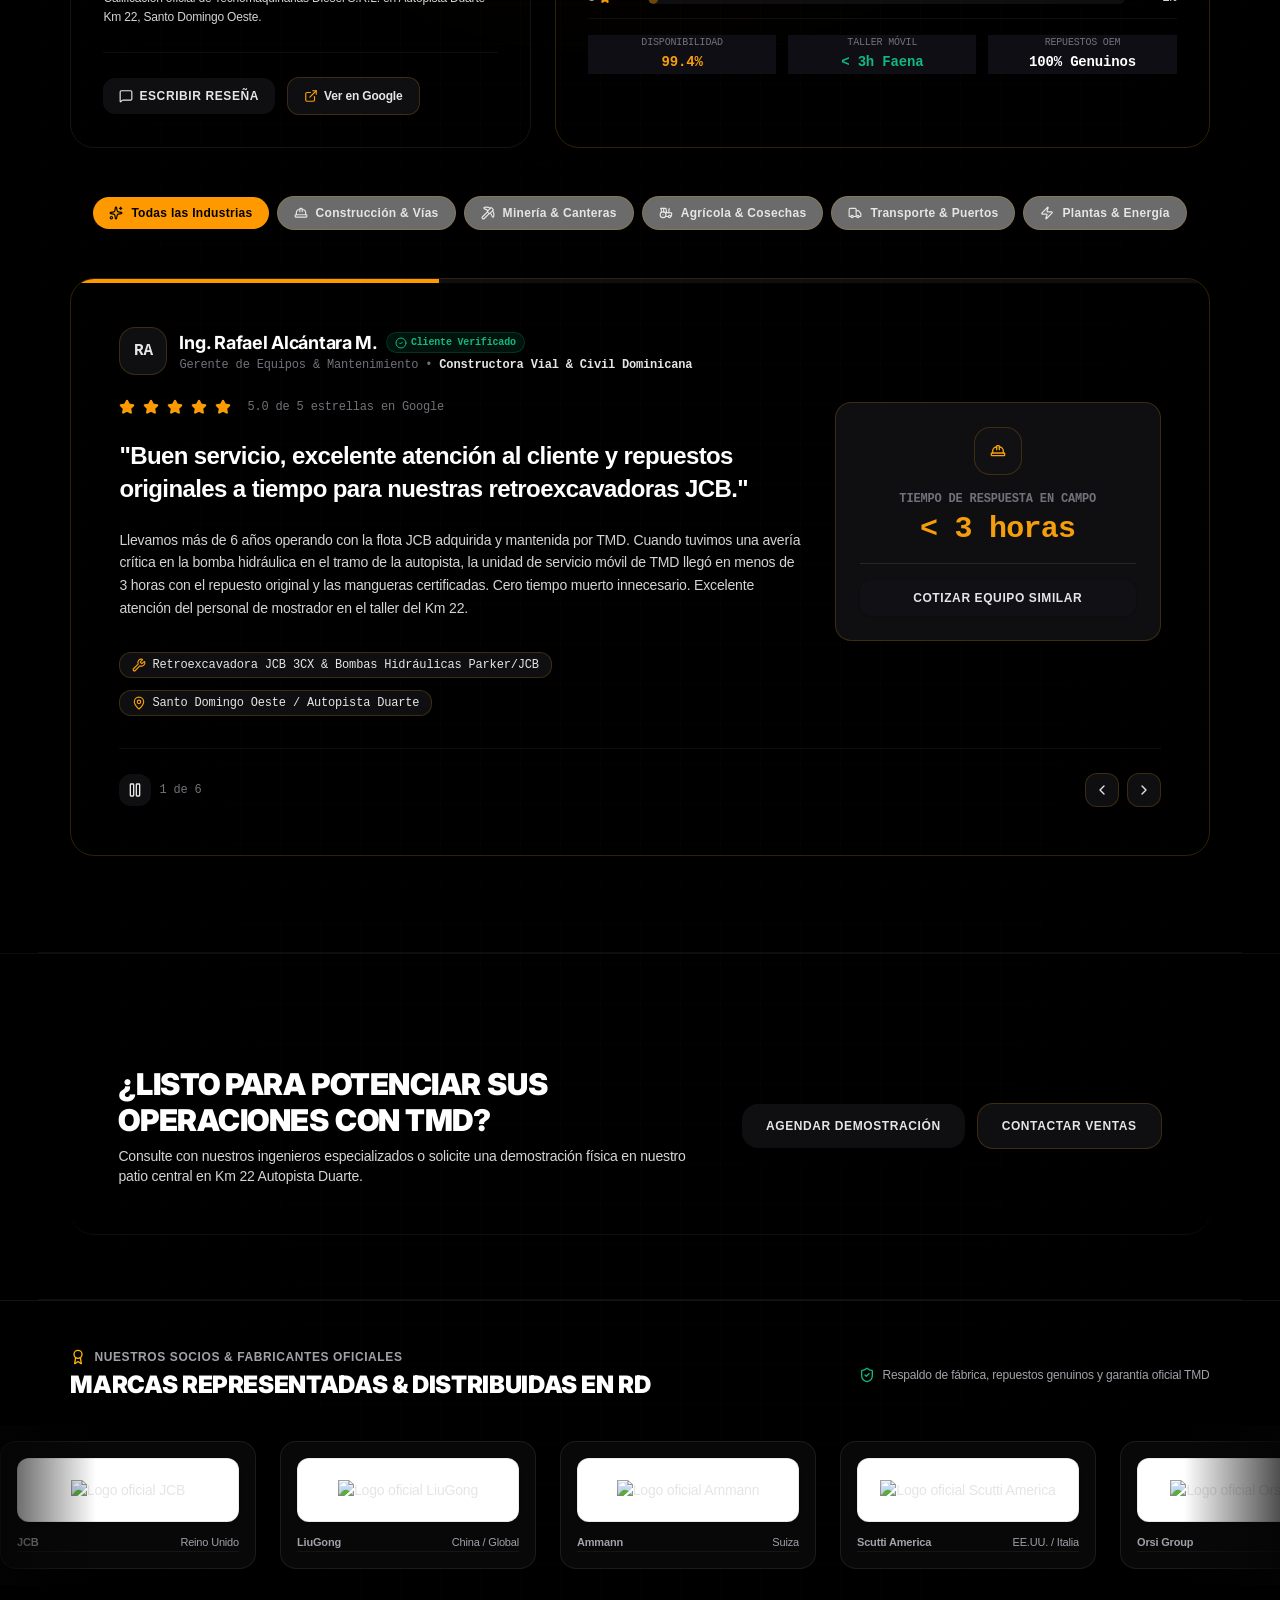
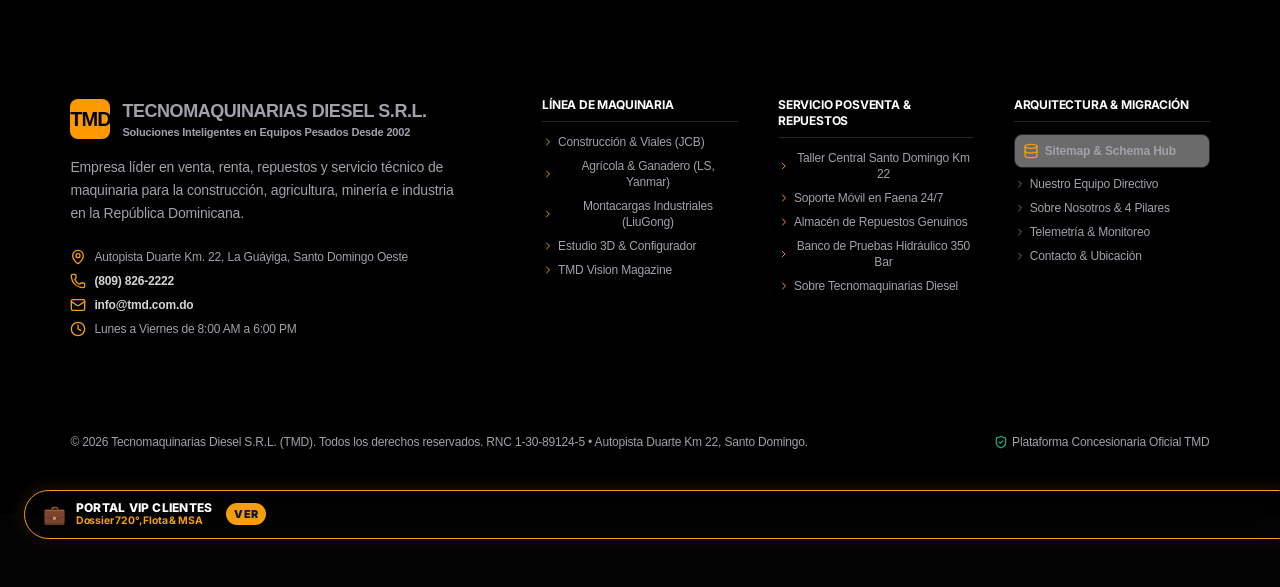
==== commit 030ae412: "fix(css): force dark backgrounds on ALL themes, not just html.dark — fixes white service page cards" ====
--- a/index.html
+++ b/index.html
@@ -458,7 +458,11 @@
         display: block !important;
       }
 
-      /* ─── SERVICE PAGE BACKGROUND TRANSPARENCY FIX ─── */
+      /* ─── SERVICE PAGE BACKGROUND TRANSPARENCY FIX (ALL THEMES) ─── */
+      main,
+      main > div,
+      #root main,
+      #root main > div,
       html.dark main,
       html.dark main > div,
       html.dark #root main,
@@ -466,25 +470,40 @@
         background-color: transparent !important;
         background: transparent !important;
       }
+      main section,
+      #root main section,
       html.dark main section,
       html.dark #root main section {
         background-color: transparent !important;
         background: transparent !important;
       }
-      /* Keep interactive cards, panels, and navigation opaque */
-      html.dark main .rounded-xl,
-      html.dark main .rounded-lg,
-      html.dark main .rounded-2xl,
-      html.dark main [class*="bg-zinc-"],
-      html.dark main [class*="bg-slate-"],
-      html.dark main [class*="bg-neutral-"],
-      html.dark main [class*="bg-gray-"] {
+      /* Force body/html dark background so transparency reveals dark, not white */
+      html, body {
+        background-color: #0a0a0e !important;
+        background: #0a0a0e !important;
+      }
+      /* Service cards: dark glassmorphism always */
+      main .rounded-xl,
+      main .rounded-lg,
+      main .rounded-2xl,
+      #root main .rounded-xl,
+      #root main .rounded-lg,
+      #root main .rounded-2xl,
+      main [class*="bg-zinc-"],
+      main [class*="bg-slate-"],
+      main [class*="bg-neutral-"],
+      main [class*="bg-gray-"],
+      main [class*="bg-white"] {
         background-color: rgba(18, 18, 22, 0.85) !important;
+        border-color: rgba(245, 158, 11, 0.2) !important;
+        color: #e5e5e5 !important;
       }
       /* Keep header/footer opaque */
+      header,
+      footer,
+      #root header,
+      #root footer,
       html.dark header,
-      html.dark footer,
-      html.dark #root header,
       html.dark #root footer {
         background-color: #000000 !important;
       }
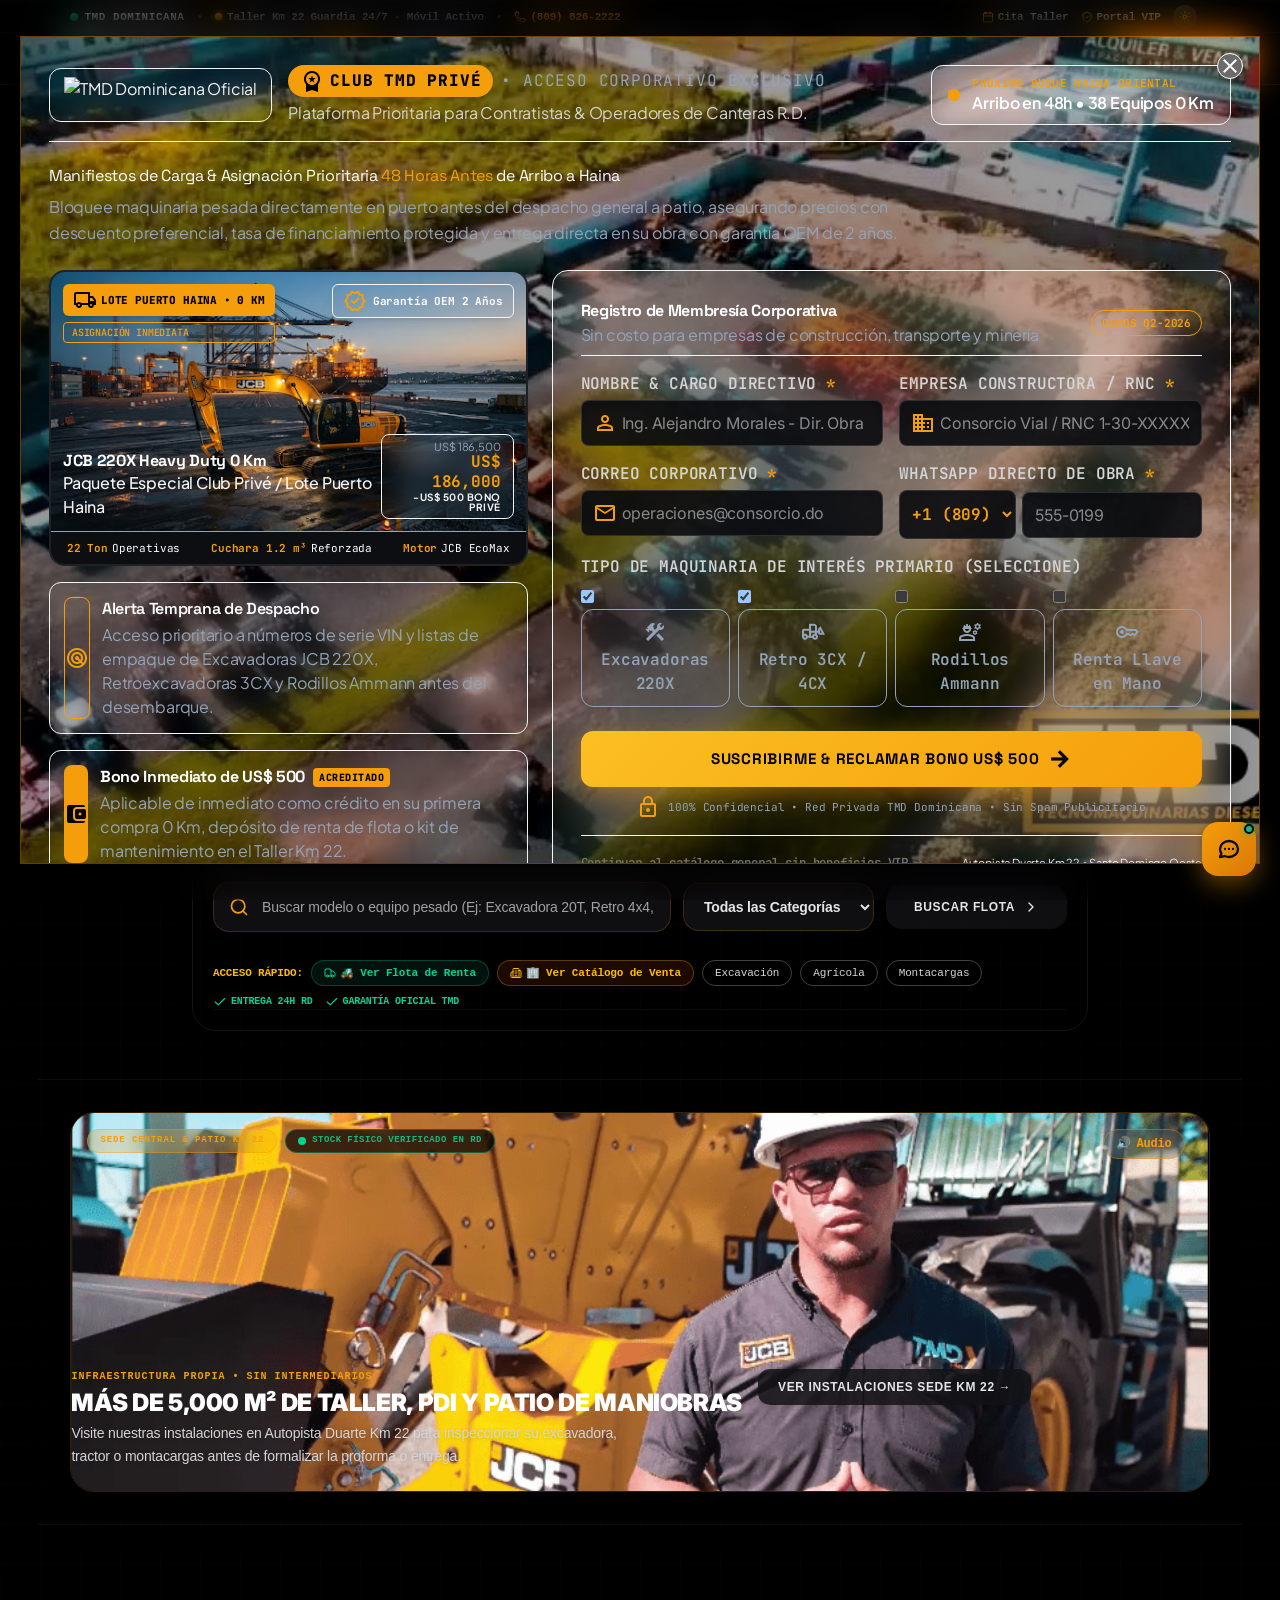
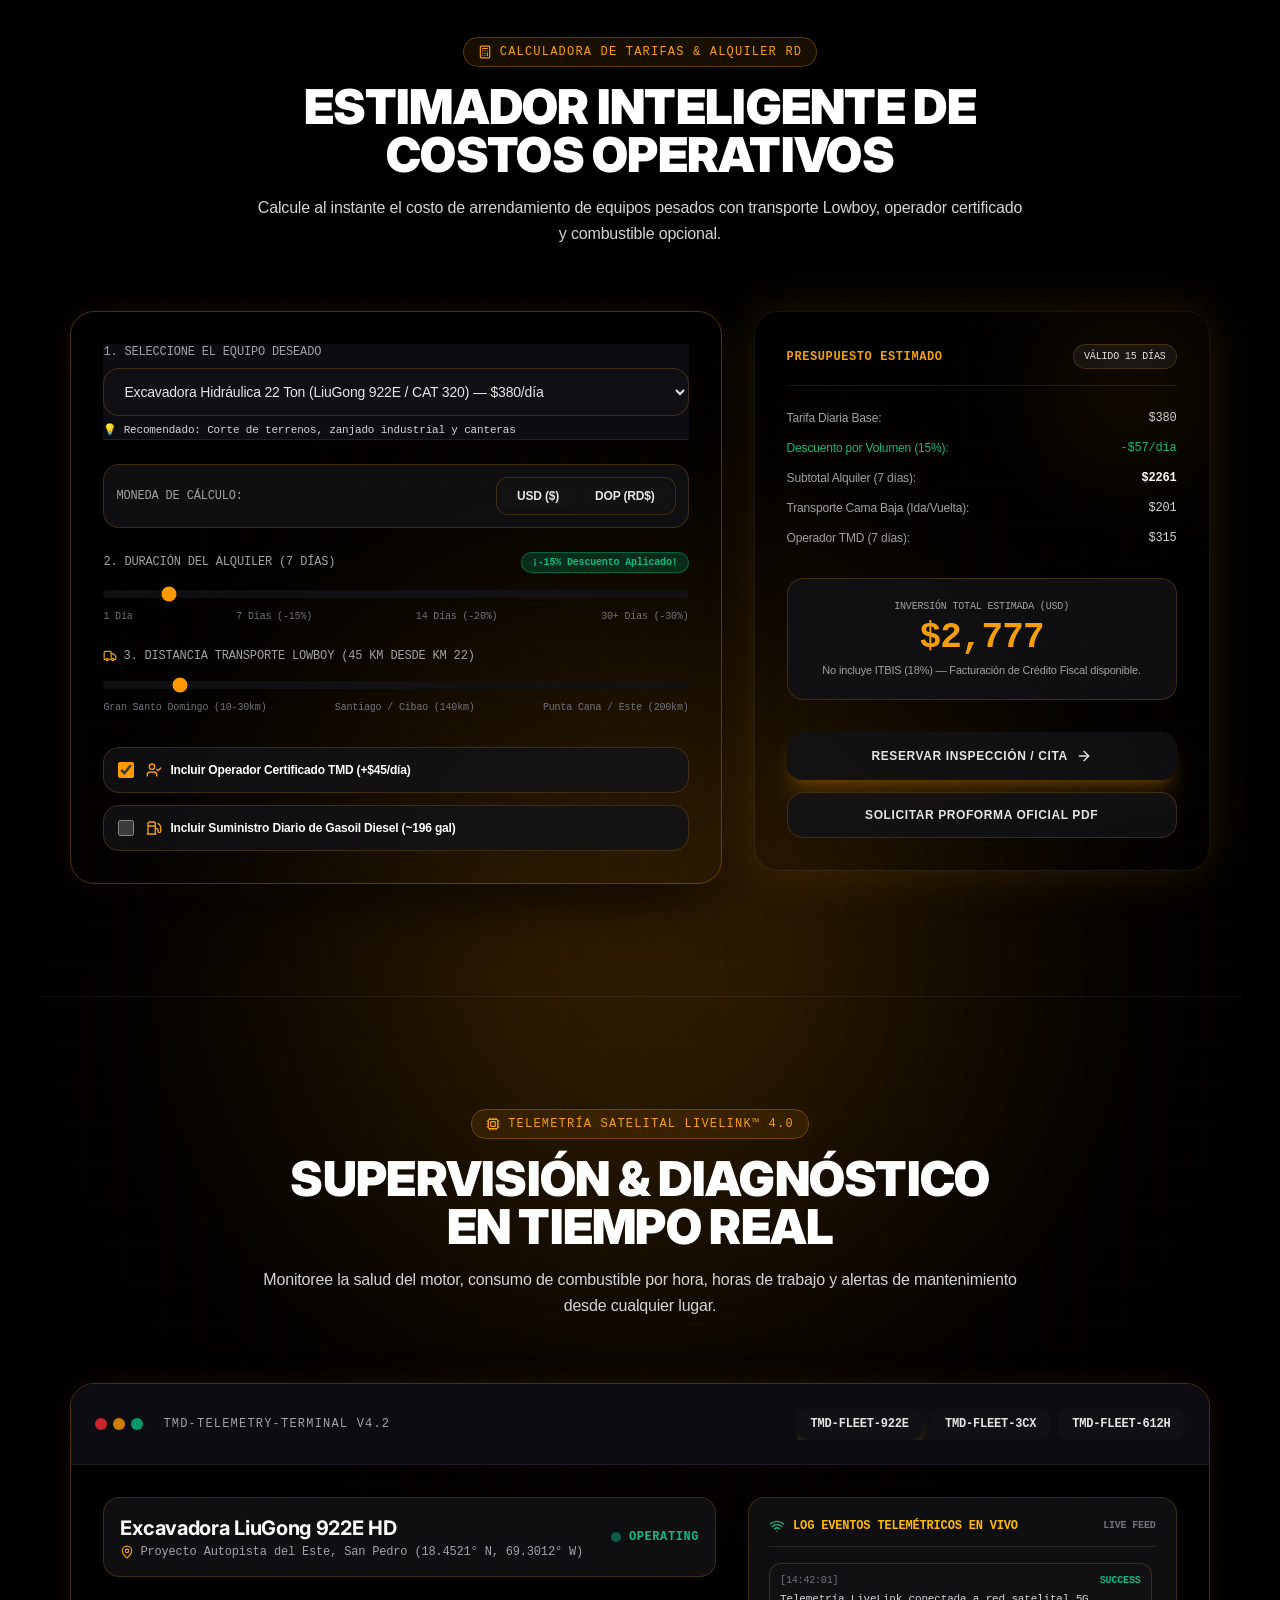
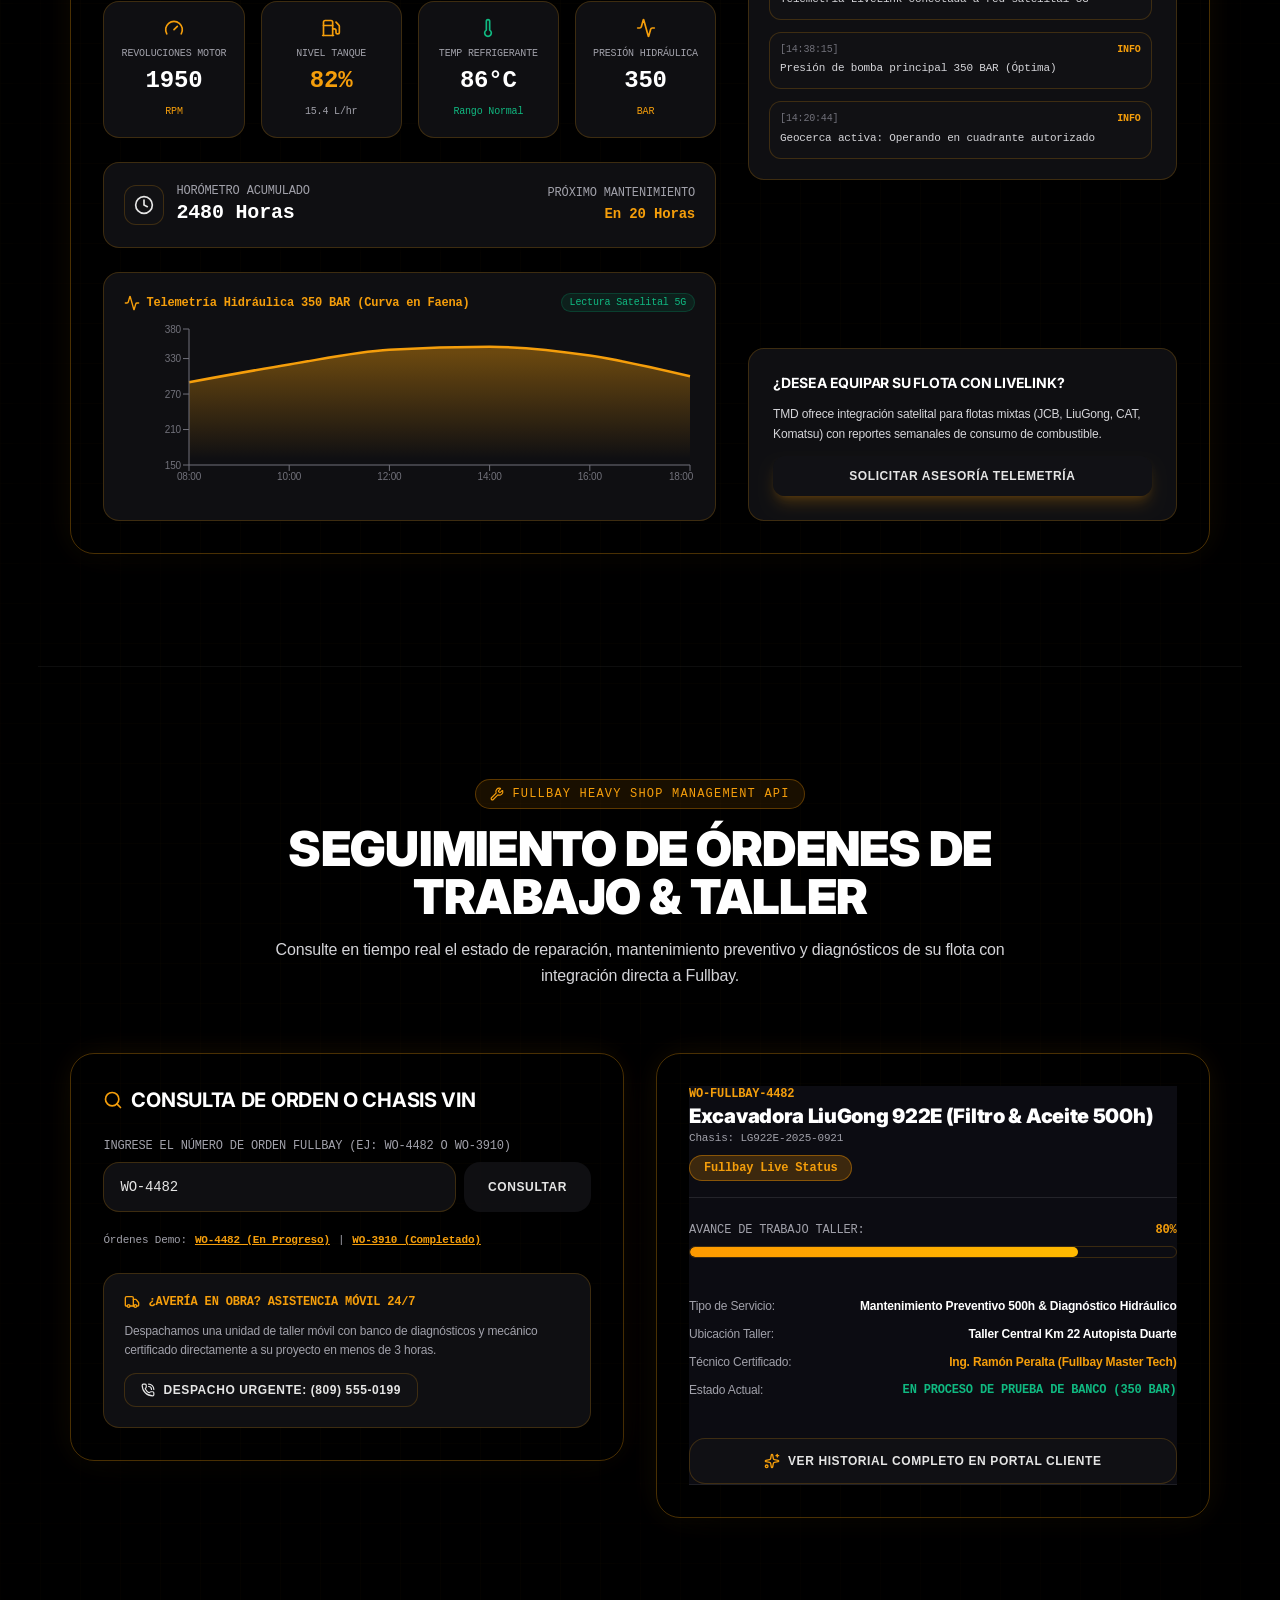
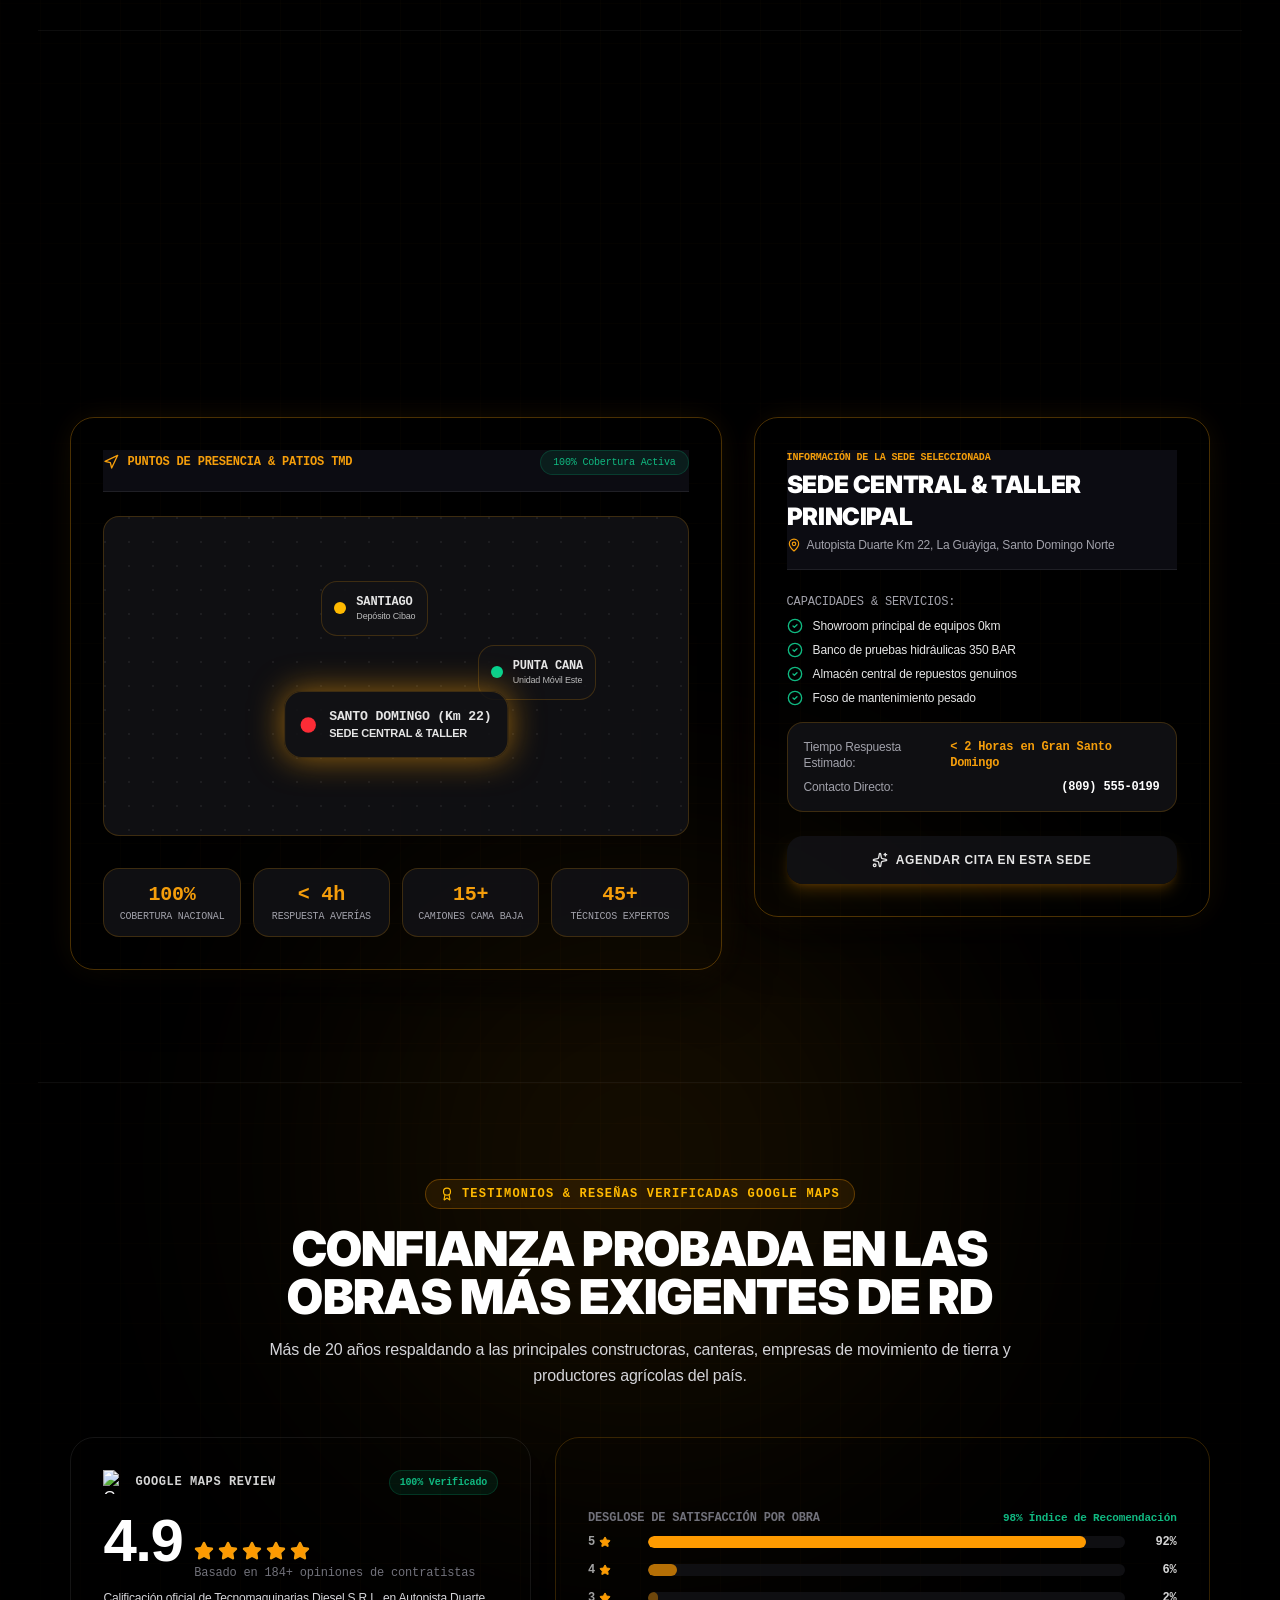
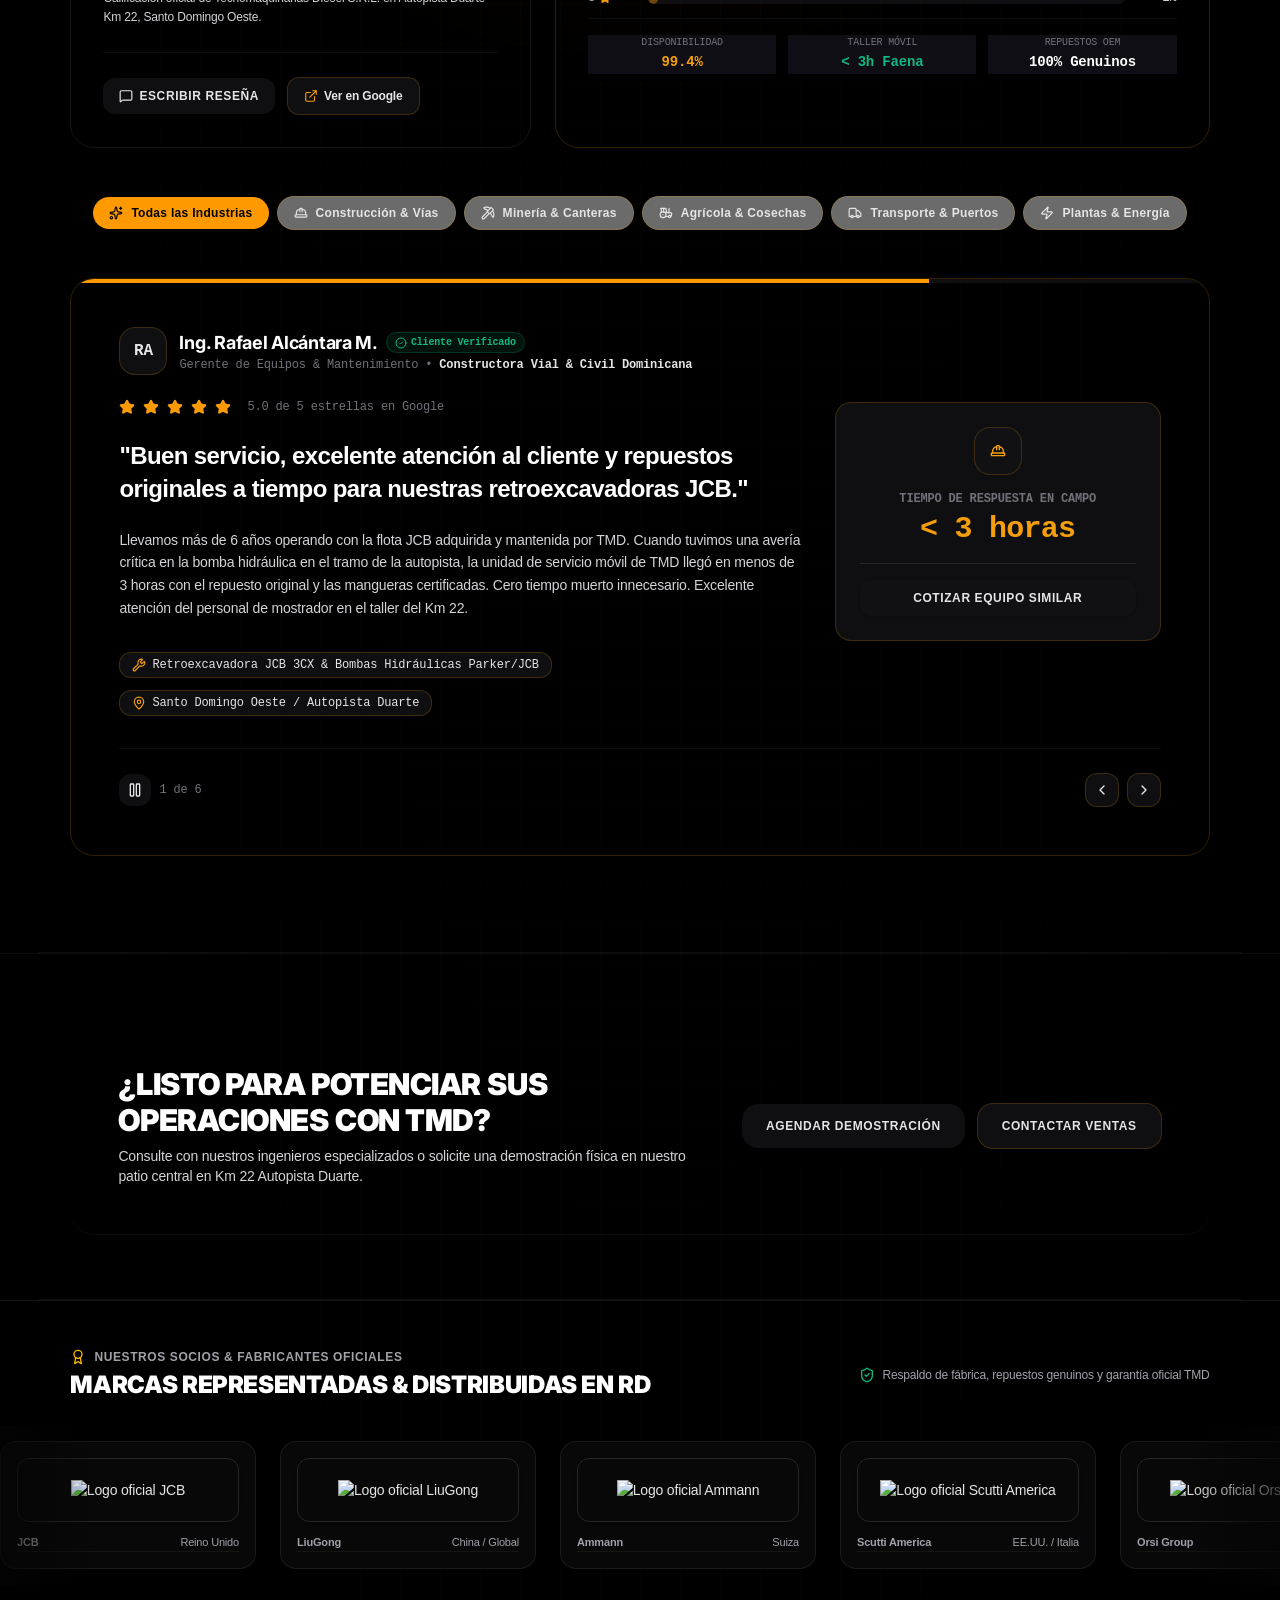
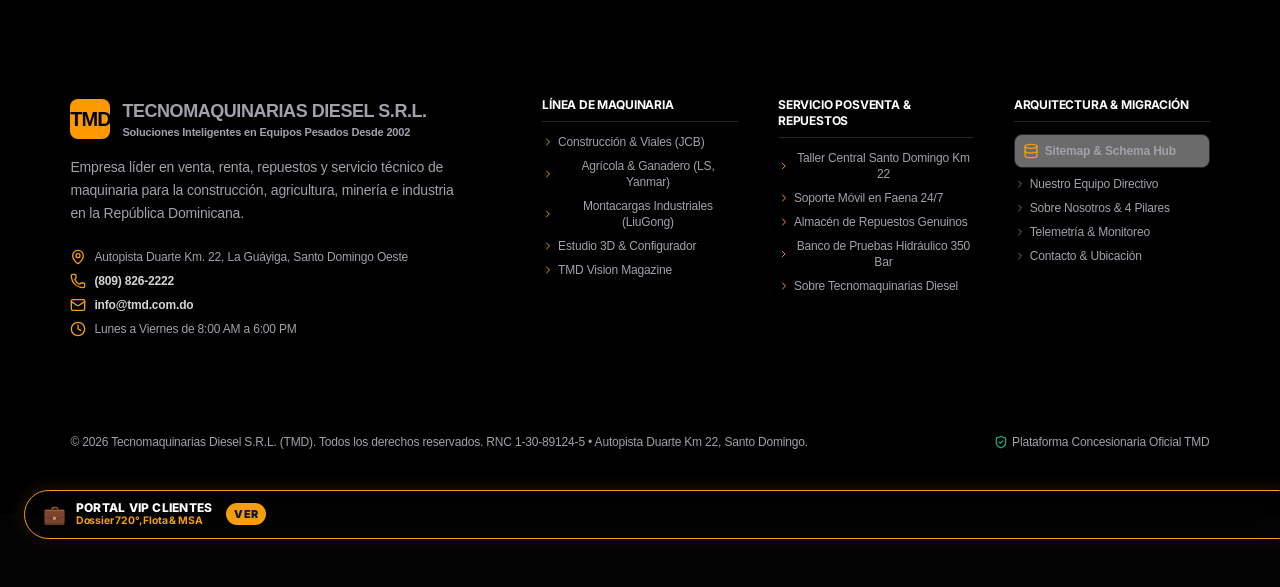
==== commit 47dca5c1: "feat(tmd): restore original dark luxury colors, edge-to-edge hero photos, 37 4K machinery assets, 1:" ====
--- a/index.html
+++ b/index.html
@@ -5,12 +5,9 @@
       // Synchronize with React state: tmd-theme in localStorage with smart auto-detect
       (function() {
         try {
-          var t = localStorage.getItem('tmd-theme');
-          if (t === 'light') {
-            document.documentElement.classList.remove('dark');
-          } else if (t === 'dark') {
-            document.documentElement.classList.add('dark');
-          } else document.documentElement.classList.add('dark');
+          // Force industrial dark theme for consistent V1 luxury styling
+          document.documentElement.classList.add('dark');
+          localStorage.setItem('tmd-theme', 'dark');
         } catch(e) {
           document.documentElement.classList.add('dark');
         }
@@ -38,7 +35,17 @@
     <meta name="twitter:card" content="summary_large_image" />
     <link rel="preconnect" href="https://fonts.googleapis.com">
     <link rel="preconnect" href="https://fonts.gstatic.com" crossorigin>
-    <link href="https://fonts.googleapis.com/css2?family=Inter:wght@300;400;500;600;700;800;900&family=Plus+Jakarta+Sans:wght@400;500;600;700;800&family=JetBrains+Mono:wght@500;700;800&display=swap" rel="stylesheet">
+    <link href="https://fonts.googleapis.com/css2?family=Inter:wght@300;400;500;600;700;800;900&family=Plus+Jakarta+Sans:wght@400;500;600;700;800&family=JetBrains+Mono:wght@500;700;800&family=Space+Grotesk:wght@600;700&display=swap" rel="stylesheet">
+    <link href="https://fonts.googleapis.com/css2?family=Material+Symbols+Outlined:opsz,wght,FILL,GRAD@20..48,100..700,0..1,-50..200" rel="stylesheet"/>
+
+    <!-- PWA Manifest & Multiplatform App Support (Desktop, Android & iOS) -->
+    <link rel="manifest" href="/manifest.json">
+    <meta name="theme-color" content="#f59e0b">
+    <meta name="mobile-web-app-capable" content="yes">
+    <meta name="apple-mobile-web-app-capable" content="yes">
+    <meta name="apple-mobile-web-app-status-bar-style" content="black-translucent">
+    <meta name="apple-mobile-web-app-title" content="TMD Km 22">
+    <link rel="apple-touch-icon" href="https://lh3.googleusercontent.com/aida/[base64]">
 
     <script>
       // Safeguard against environments where window.fetch has only a getter without a setter
@@ -184,7 +191,7 @@
     <link rel="preload" as="image" href="/assets/team_hd/brito_fuentes_hd.jpg">
     <link rel="preload" as="image" href="/assets/team_hd/leonardo_encarnacion_hd.jpg">
     <link rel="preload" as="image" href="/assets/team_hd/perkin_soriano_hd.jpg">
-    <script type="module" crossorigin src="/assets/index-CbDvUDOx.js?v=20260913_particles_restored_v17"></script>
+    <script type="module" crossorigin src="/assets/index-CbDvUDOx.js?v=20260914_v2_service_full_v34"></script>
     <link rel="stylesheet" crossorigin href="/assets/index-Bsg4cOg_.css?v=1789230245">
 
     <!-- ══════════════════════════════════════════════════════════════════ -->
@@ -445,7 +452,7 @@
         display: none !important;
       }
 
-      /* ─── ATMOSPHERIC PARTICLE CANVAS (ALWAYS BEHIND CONTENT) ─── */
+      /* ─── ATMOSPHERIC PARTICLE CANVAS (ALWAYS VISIBLE BEHIND CARDS) ─── */
       #tmd-ambient-canvas {
         position: fixed !important;
         top: 0 !important;
@@ -453,9 +460,17 @@
         width: 100vw !important;
         height: 100vh !important;
         pointer-events: none !important;
-        z-index: 0 !important;
-        opacity: 0.82 !important;
+        z-index: 1 !important;
+        opacity: 0.90 !important;
         display: block !important;
+      }
+      #root {
+        position: relative !important;
+        z-index: 2 !important;
+        background: transparent !important;
+      }
+      #root > div {
+        background: transparent !important;
       }
 
       /* ─── SERVICE PAGE BACKGROUND TRANSPARENCY FIX (ALL THEMES) ─── */
@@ -506,11 +521,6 @@
       html.dark header,
       html.dark #root footer {
         background-color: #000000 !important;
-      }
-      /* Particle canvas z-index lock — NEVER MOVES */
-      #tmd-ambient-canvas {
-        z-index: -1 !important;
-        pointer-events: none !important;
       }
 
       /* ─── ELIMINATE HARSH SECTION OUTLINES & BOXING ─── */
@@ -1394,13 +1404,14 @@
 }
 
 html.dark [class*="aspect-[16/11]"],
+html.dark [class*="aspect-[16/10]"],
 html.dark [class*="h-[360px]"][class*="rounded-2xl"],
 html.dark [class*="sm:h-[460px]"],
 html.dark [class*="min-h-[360px]"],
 html.dark .tmd-white-studio-stage {
-  background-color: #ffffff !important;
-  border: 1px solid #e2e8f0 !important;
-  box-shadow: 0 18px 45px -10px rgba(0, 0, 0, 0.6) !important;
+  background-color: #050507 !important;
+  border: 1px solid rgba(245, 158, 11, 0.35) !important;
+  box-shadow: 0 25px 60px -10px rgba(0, 0, 0, 0.95), 0 0 30px rgba(245, 158, 11, 0.15) !important;
   position: relative;
   z-index: 6;
 }
@@ -2358,17 +2369,27 @@
           font-size: 1.15rem !important;
           margin-bottom: 1rem !important;
         }
-        #root section.relative.flex.flex-col .cursor-pointer.aspect-\[16\/11\] {
-          max-height: 380px !important;
-          max-width: 580px !important;
+        #root section.relative.flex.flex-col .cursor-pointer.aspect-\[16\/11\],
+        #root section.relative.flex.flex-col .cursor-pointer.aspect-\[16\/10\],
+        #root section.relative.flex.flex-col .cursor-pointer[class*="aspect-"] {
+          max-height: 480px !important;
+          max-width: 680px !important;
+          width: 100% !important;
           margin: 0 auto !important;
           border-radius: 1.5rem !important;
-          box-shadow: 0 25px 50px -12px rgba(0, 0, 0, 0.8) !important;
-        }
-        #root section.relative.flex.flex-col .cursor-pointer.aspect-\[16\/11\] img {
-          max-height: 320px !important;
-          padding: 1rem !important;
-          object-fit: contain !important;
+          background-color: #050507 !important;
+          border: 1px solid rgba(245, 158, 11, 0.35) !important;
+          box-shadow: 0 25px 60px -10px rgba(0, 0, 0, 0.95), 0 0 35px rgba(245, 158, 11, 0.18) !important;
+          padding: 0 !important;
+          overflow: hidden !important;
+        }
+        #root section.relative.flex.flex-col .cursor-pointer[class*="aspect-"] img {
+          max-height: 100% !important;
+          width: 100% !important;
+          height: 100% !important;
+          padding: 0 !important;
+          object-fit: cover !important;
+          transform: none !important;
         }
         #root section.relative.flex.flex-col .grid.grid-cols-2.sm\:grid-cols-4 > div {
           padding: 0.85rem 1rem !important;
@@ -2600,8 +2621,8 @@
       /* ══════════════════════════════════════════════════════════════════ */
       .product-stage-white,
       .tmd-product-white-stage {
-        background-color: #ffffff !important;
-        background: #ffffff !important;
+        background-color: #050507 !important;
+        background: #050507 !important;
       }
 
       .product-stage-white::after,
@@ -3130,7 +3151,115 @@
     </style>
         <link rel="stylesheet" href="/assets/tmd_animation_suite.css?v=20260913_particles_restored_v17" />
 
-</head>
+
+    <!-- ══════════════════════════════════════════════════════════════════ -->
+    <!-- TMD V1 LUXURY THEME & VIP MODAL ENFORCER                          -->
+    <!-- ══════════════════════════════════════════════════════════════════ -->
+    <style id="tmd-v1-vip-modal-enforcer">
+      #vip-modal-container {
+        font-family: 'Inter', -apple-system, BlinkMacSystemFont, sans-serif !important;
+      }
+      #vip-modal-container h2,
+      #vip-modal-container .font-display-lg,
+      #vip-modal-container .text-headline-xl,
+      #vip-modal-container .font-headline-sm {
+        font-family: 'Space Grotesk', sans-serif !important;
+        letter-spacing: -0.02em !important;
+      }
+      #vip-modal-container .font-telemetry-data-lg,
+      #vip-modal-container [class*="font-telemetry"] {
+        font-family: 'JetBrains Mono', monospace !important;
+      }
+      #vip-modal-container .bg-primary-container {
+        background-color: #f59e0b !important;
+        color: #000000 !important;
+      }
+      #vip-modal-container .text-primary-container {
+        color: #f59e0b !important;
+      }
+      #vip-modal-container .text-on-primary-container {
+        color: #000000 !important;
+        font-weight: 800 !important;
+      }
+      #vip-modal-container .bg-surface-container-lowest {
+        background-color: #0c0e11 !important;
+      }
+      #vip-modal-container .bg-surface-container-high {
+        background-color: #14171d !important;
+      }
+      #vip-modal-container .text-on-surface {
+        color: #ffffff !important;
+      }
+      #vip-modal-container .text-secondary {
+        color: #94a3b8 !important;
+      }
+      #vip-modal-container .text-on-surface-variant {
+        color: #d4d4d4 !important;
+      }
+      #vip-modal-container .border-primary-container {
+        border-color: rgba(245, 158, 11, 0.4) !important;
+      }
+      #vip-modal-container .border-outline-variant {
+        border-color: rgba(255, 255, 255, 0.08) !important;
+      }
+      #vip-modal-container input,
+      #vip-modal-container select {
+        background-color: rgba(12, 14, 17, 0.92) !important;
+        color: #ffffff !important;
+        border: 1px solid rgba(255, 255, 255, 0.12) !important;
+        font-family: 'Inter', sans-serif !important;
+        transition: all 0.2s ease !important;
+      }
+      #vip-modal-container input:focus,
+      #vip-modal-container select:focus {
+        border-color: #f59e0b !important;
+        box-shadow: 0 0 12px rgba(245, 158, 11, 0.3) !important;
+        outline: none !important;
+      }
+      #submit-prive-btn {
+        background: linear-gradient(135deg, #fbbf24 0%, #f59e0b 100%) !important;
+        color: #000000 !important;
+        font-family: 'Space Grotesk', sans-serif !important;
+        font-weight: 900 !important;
+        font-size: 0.95rem !important;
+        letter-spacing: 0.05em !important;
+        text-transform: uppercase !important;
+        box-shadow: 0 6px 25px rgba(245, 158, 11, 0.45) !important;
+        border: none !important;
+        cursor: pointer !important;
+        transition: all 0.2s ease !important;
+      }
+      #submit-prive-btn:hover {
+        transform: translateY(-2px) !important;
+        box-shadow: 0 10px 30px rgba(245, 158, 11, 0.6) !important;
+      }
+      #submit-prive-btn span,
+      #submit-prive-btn .material-symbols-outlined {
+        color: #000000 !important;
+        font-weight: 900 !important;
+      }
+      #skip-modal-btn {
+        background: transparent !important;
+        border: none !important;
+        color: #737373 !important;
+        font-family: 'JetBrains Mono', monospace !important;
+        font-size: 0.78rem !important;
+        font-weight: 600 !important;
+        text-decoration: none !important;
+        padding: 6px 0 !important;
+        cursor: pointer !important;
+        box-shadow: none !important;
+        outline: none !important;
+        transition: color 0.2s ease !important;
+      }
+      #skip-modal-btn:hover {
+        color: #f59e0b !important;
+        background: transparent !important;
+        text-decoration: none !important;
+      }
+    </style>
+
+  </head>
   <body class="text-neutral-900 antialiased dark:text-neutral-100 transition-colors duration-200" style="background:transparent;">
     <!-- TMD Scroll Progress Bar -->
     <div id="tmd-scroll-progress" aria-hidden="true">
@@ -4383,192 +4512,441 @@
   // ──────────────────────────────────────────────────────────────────
   // 5B. SERVICE PAGE — FULL V2 PREMIUM SECTIONS + LEADERSHIP SHOWCASE
   // ──────────────────────────────────────────────────────────────────
+  // ─── 4. COMPLETE V2 SERVICE SUITE 1:1 INJECTION (Original V1 Luxury Theme) ───
   function mountServiceTechnicalLeadership() {
     const isService = window.location.hash.includes('service') || window.location.hash.includes('servicio');
-    if (!isService) return;
-
-    if (document.getElementById('tmd-service-leadership-strip')) return;
-
-    // Find injection point
+    if (!isService) {
+      const existing = document.getElementById('tmd-service-v2-full-suite');
+      if (existing) existing.remove();
+      return;
+    }
+
+    if (document.getElementById('tmd-service-v2-full-suite')) return;
+
+    // Find main element
     const mainEl = document.querySelector('main') || document.querySelector('#root main');
     if (!mainEl) return;
 
-    // ── V2 WORKSHOP IMAGE STRIP ──
-    const workshopStrip = document.createElement('div');
-    workshopStrip.id = 'tmd-v2-workshop-strip';
-    workshopStrip.style.cssText = 'max-width: 1200px; margin: 32px auto; padding: 0 24px;';
-    workshopStrip.innerHTML = `
-      <div style="display: grid; grid-template-columns: repeat(3, 1fr); gap: 20px;">
-        <div style="position: relative; border-radius: 22px; overflow: hidden; height: 240px; border: 1px solid rgba(255,255,255,0.08);">
-          <img src="https://lh3.googleusercontent.com/aida-public/[base64]" alt="Bahías Mayores" style="width:100%;height:100%;object-fit:cover;transition:transform 0.5s ease;" onmouseover="this.style.transform='scale(1.05)'" onmouseout="this.style.transform='scale(1)'">
-          <div style="position:absolute;inset:0;background:linear-gradient(to top,rgba(0,0,0,0.9),rgba(0,0,0,0.3),transparent);padding:20px;display:flex;flex-direction:column;justify-content:flex-end;">
-            <span style="font-family:'JetBrains Mono',monospace;font-size:0.65rem;color:#f59e0b;text-transform:uppercase;letter-spacing:0.1em;font-weight:800;">Bahías Mayores 01-06</span>
-            <span style="font-size:1.1rem;font-weight:800;color:#fff;margin-top:4px;">Grúas Puente de Doble Viga</span>
+    // Master container for full suite
+    const suiteContainer = document.createElement('div');
+    suiteContainer.id = 'tmd-service-v2-full-suite';
+    suiteContainer.style.cssText = 'width: 100%; max-width: 1240px; margin: 0 auto; padding: 0 20px 60px 20px; font-family: "Inter", sans-serif;';
+
+    suiteContainer.innerHTML = `
+      <!-- ══════════════════════════════════════════════════════════════════ -->
+      <!-- SECTION 1: WORKSHOP IMAGE SPOTLIGHT STRIP                         -->
+      <!-- ══════════════════════════════════════════════════════════════════ -->
+      <div style="margin: 20px 0 48px 0;">
+        <div style="display: grid; grid-template-columns: repeat(auto-fit, minmax(320px, 1fr)); gap: 20px;">
+          <div style="position: relative; border-radius: 24px; overflow: hidden; height: 260px; border: 1px solid rgba(245,158,11,0.25); box-shadow: 0 15px 40px rgba(0,0,0,0.8);">
+            <img src="/assets/machinery/high_tech_heavy_machinery_overhaul_workshop.jpg" alt="Bahías Mayores Km 22" style="width:100%;height:100%;object-fit:cover;transition:transform 0.6s ease;" onmouseover="this.style.transform='scale(1.06)'" onmouseout="this.style.transform='scale(1)'">
+            <div style="position:absolute;inset:0;background:linear-gradient(to top,rgba(0,0,0,0.95) 15%,rgba(0,0,0,0.4) 60%,transparent);padding:22px;display:flex;flex-direction:column;justify-content:flex-end;">
+              <span style="font-family:'JetBrains Mono',monospace;font-size:0.68rem;color:#f59e0b;text-transform:uppercase;letter-spacing:0.12em;font-weight:800;">BAHÍAS MAYORES 01-06 • KM 22</span>
+              <span style="font-family:'Space Grotesk',sans-serif;font-size:1.25rem;font-weight:900;color:#fff;margin-top:4px;">Grúas Puente Doble Viga 25 Ton</span>
+              <span style="font-size:0.75rem;color:#a3a3a3;margin-top:3px;">Fosos de inspección para trenes de orugas y palas pesadas</span>
+            </div>
+          </div>
+
+          <div style="position: relative; border-radius: 24px; overflow: hidden; height: 260px; border: 1px solid rgba(16,185,129,0.3); box-shadow: 0 15px 40px rgba(0,0,0,0.8);">
+            <img src="/assets/machinery/certified_diesel_injection_common_rail_testing.jpg" alt="Laboratorio Common Rail" style="width:100%;height:100%;object-fit:cover;transition:transform 0.6s ease;" onmouseover="this.style.transform='scale(1.06)'" onmouseout="this.style.transform='scale(1)'">
+            <div style="position:absolute;inset:0;background:linear-gradient(to top,rgba(0,0,0,0.95) 15%,rgba(0,0,0,0.4) 60%,transparent);padding:22px;display:flex;flex-direction:column;justify-content:flex-end;">
+              <span style="font-family:'JetBrains Mono',monospace;font-size:0.68rem;color:#10b981;text-transform:uppercase;letter-spacing:0.12em;font-weight:800;">SALA LIMPIA ISO 14644</span>
+              <span style="font-family:'Space Grotesk',sans-serif;font-size:1.25rem;font-weight:900;color:#fff;margin-top:4px;">Laboratorio Inyección 2,500 Bar</span>
+              <span style="font-size:0.75rem;color:#a3a3a3;margin-top:3px;">Calibración de inyectores piezoeléctricos Bosch, Delphi y Denso</span>
+            </div>
+          </div>
+
+          <div style="position: relative; border-radius: 24px; overflow: hidden; height: 260px; border: 1px solid rgba(245,158,11,0.25); box-shadow: 0 15px 40px rgba(0,0,0,0.8);">
+            <img src="/assets/machinery/automated_hydraulic_testing_bench_with_heavy.jpg" alt="Banco Hidráulico Dinámico" style="width:100%;height:100%;object-fit:cover;transition:transform 0.6s ease;" onmouseover="this.style.transform='scale(1.06)'" onmouseout="this.style.transform='scale(1)'">
+            <div style="position:absolute;inset:0;background:linear-gradient(to top,rgba(0,0,0,0.95) 15%,rgba(0,0,0,0.4) 60%,transparent);padding:22px;display:flex;flex-direction:column;justify-content:flex-end;">
+              <span style="font-family:'JetBrains Mono',monospace;font-size:0.68rem;color:#f59e0b;text-transform:uppercase;letter-spacing:0.12em;font-weight:800;">DINAMÓMETRO DIGITAL DE PRESIÓN</span>
+              <span style="font-family:'Space Grotesk',sans-serif;font-size:1.25rem;font-weight:900;color:#fff;margin-top:4px;">Banco de Carga Hidráulica 350 Bar</span>
+              <span style="font-size:0.75rem;color:#a3a3a3;margin-top:3px;">Pruebas dinámicas de bombas principales Kawasaki y Rexroth</span>
+            </div>
           </div>
         </div>
-        <div style="position: relative; border-radius: 22px; overflow: hidden; height: 240px; border: 1px solid rgba(255,255,255,0.08);">
-          <img src="https://lh3.googleusercontent.com/aida-public/[base64]" alt="Lab Common Rail" style="width:100%;height:100%;object-fit:cover;transition:transform 0.5s ease;" onmouseover="this.style.transform='scale(1.05)'" onmouseout="this.style.transform='scale(1)'">
-          <div style="position:absolute;inset:0;background:linear-gradient(to top,rgba(0,0,0,0.9),rgba(0,0,0,0.3),transparent);padding:20px;display:flex;flex-direction:column;justify-content:flex-end;">
-            <span style="font-family:'JetBrains Mono',monospace;font-size:0.65rem;color:#10b981;text-transform:uppercase;letter-spacing:0.1em;font-weight:800;">Sala Limpia ISO 14644</span>
-            <span style="font-size:1.1rem;font-weight:800;color:#fff;margin-top:4px;">Laboratorio Common Rail & Inyectores</span>
+      </div>
+
+      <!-- ══════════════════════════════════════════════════════════════════ -->
+      <!-- SECTION 2: LAS 4 DIVISIONES DE SERVICIO ESPECIALIZADO             -->
+      <!-- ══════════════════════════════════════════════════════════════════ -->
+      <div style="margin: 48px 0;">
+        <div style="text-align: center; margin-bottom: 32px;">
+          <span style="font-family:'JetBrains Mono',monospace;font-size:0.72rem;color:#f59e0b;text-transform:uppercase;letter-spacing:0.14em;font-weight:800;">• CENTRO DE EXCELENCIA TÉCNICA EN RD •</span>
+          <h2 style="font-family:'Space Grotesk',sans-serif;font-size:2rem;font-weight:900;color:#fff;text-transform:uppercase;margin:8px 0 0 0;">Las 4 Divisiones de Servicio Especializado</h2>
+          <p style="font-size:0.85rem;color:#a3a3a3;margin-top:8px;max-width:640px;margin-left:auto;margin-right:auto;line-height:1.6;">Ingeniería de postventa con protocolos directos de fábrica. Trazabilidad absoluta con repuestos 100% genuinos y certificación con dinamómetro antes de entrega.</p>
+        </div>
+
+        <div style="display:grid;grid-template-columns:repeat(auto-fit, minmax(270px, 1fr));gap:22px;">
+          <!-- DIV-01 -->
+          <div style="background:rgba(14,16,22,0.92);border:1px solid rgba(245,158,11,0.3);border-radius:24px;padding:26px;box-shadow:0 15px 35px rgba(0,0,0,0.7);transition:all 0.3s ease;" onmouseover="this.style.borderColor='#f59e0b';this.style.transform='translateY(-4px)'" onmouseout="this.style.borderColor='rgba(245,158,11,0.3)';this.style.transform='none'">
+            <div style="display:flex;align-items:center;justify-content:space-between;margin-bottom:16px;">
+              <span style="font-family:'JetBrains Mono',monospace;font-size:0.72rem;color:#f59e0b;font-weight:800;padding:4px 12px;border-radius:9999px;background:rgba(245,158,11,0.12);border:1px solid rgba(245,158,11,0.3);">DIV-01</span>
+              <span class="material-symbols-outlined" style="font-size:28px;color:#f59e0b;">settings</span>
+            </div>
+            <h3 style="font-family:'Space Grotesk',sans-serif;font-size:1.15rem;font-weight:900;color:#fff;margin:0 0 8px 0;text-transform:uppercase;">Overhaul Integral de Motores</h3>
+            <p style="font-size:0.8rem;color:#a3a3a3;margin:0 0 16px 0;line-height:1.55;">Reconstrucción mayor bajo tolerancias micrométricas OEM: <strong style="color:#fff">JCB EcoMAX, Cummins QSB/QSL, Perkins y Yanmar</strong>. Rectificación, encamisado y prueba en dinamómetro.</p>
+            <div style="background:rgba(0,0,0,0.4);border:1px solid rgba(255,255,255,0.08);border-radius:14px;padding:12px;margin-bottom:12px;">
+              <div style="display:flex;justify-content:space-between;font-size:0.72rem;margin-bottom:6px;"><span style="color:#a3a3a3;">Pruebas con Carga:</span><span style="color:#10b981;font-weight:800;font-family:'JetBrains Mono',monospace;">100% CARGA DINÁMICA</span></div>
+              <div style="display:flex;justify-content:space-between;font-size:0.72rem;"><span style="color:#a3a3a3;">Garantía de Fábrica:</span><span style="color:#f59e0b;font-weight:800;font-family:'JetBrains Mono',monospace;">1,500 HORAS / 1 AÑO</span></div>
+            </div>
+            <div style="font-size:0.72rem;color:#737373;border-top:1px solid rgba(255,255,255,0.06);padding-top:10px;">✓ Descarbonizado ultrasónico • ✓ Balanceo de turbos</div>
+          </div>
+
+          <!-- DIV-02 -->
+          <div style="background:rgba(14,16,22,0.92);border:1px solid rgba(16,185,129,0.3);border-radius:24px;padding:26px;box-shadow:0 15px 35px rgba(0,0,0,0.7);transition:all 0.3s ease;" onmouseover="this.style.borderColor='#10b981';this.style.transform='translateY(-4px)'" onmouseout="this.style.borderColor='rgba(16,185,129,0.3)';this.style.transform='none'">
+            <div style="display:flex;align-items:center;justify-content:space-between;margin-bottom:16px;">
+              <span style="font-family:'JetBrains Mono',monospace;font-size:0.72rem;color:#10b981;font-weight:800;padding:4px 12px;border-radius:9999px;background:rgba(16,185,129,0.12);border:1px solid rgba(16,185,129,0.3);">DIV-02</span>
+              <span class="material-symbols-outlined" style="font-size:28px;color:#10b981;">science</span>
+            </div>
+            <h3 style="font-family:'Space Grotesk',sans-serif;font-size:1.15rem;font-weight:900;color:#fff;margin:0 0 8px 0;text-transform:uppercase;">Laboratorio de Inyección Diésel</h3>
+            <p style="font-size:0.8rem;color:#a3a3a3;margin:0 0 16px 0;line-height:1.55;">Sala limpia presurizada para diagnóstico y calibración de sistemas Common Rail. Diagnóstico de toberas, válvulas dosificadoras y codificación de inyectores.</p>
+            <div style="background:rgba(0,0,0,0.4);border:1px solid rgba(255,255,255,0.08);border-radius:14px;padding:12px;margin-bottom:12px;">
+              <div style="display:flex;justify-content:space-between;font-size:0.72rem;margin-bottom:6px;"><span style="color:#a3a3a3;">Presión Máxima:</span><span style="color:#10b981;font-weight:800;font-family:'JetBrains Mono',monospace;">2,500 BAR</span></div>
+              <div style="display:flex;justify-content:space-between;font-size:0.72rem;"><span style="color:#a3a3a3;">Protocolo:</span><span style="color:#f59e0b;font-weight:800;font-family:'JetBrains Mono',monospace;">BOSCH & HARTRIDGE</span></div>
+            </div>
+            <div style="font-size:0.72rem;color:#737373;border-top:1px solid rgba(255,255,255,0.06);padding-top:10px;">✓ Generación de códigos IMA • ✓ Muestreo de combustible</div>
+          </div>
+
+          <!-- DIV-03 -->
+          <div style="background:rgba(14,16,22,0.92);border:1px solid rgba(16,185,129,0.3);border-radius:24px;padding:26px;box-shadow:0 15px 35px rgba(0,0,0,0.7);transition:all 0.3s ease;" onmouseover="this.style.borderColor='#10b981';this.style.transform='translateY(-4px)'" onmouseout="this.style.borderColor='rgba(16,185,129,0.3)';this.style.transform='none'">
+            <div style="display:flex;align-items:center;justify-content:space-between;margin-bottom:16px;">
+              <span style="font-family:'JetBrains Mono',monospace;font-size:0.72rem;color:#10b981;font-weight:800;padding:4px 12px;border-radius:9999px;background:rgba(16,185,129,0.12);border:1px solid rgba(16,185,129,0.3);">DIV-03</span>
+              <span class="material-symbols-outlined" style="font-size:28px;color:#10b981;">tune</span>
+            </div>
+            <h3 style="font-family:'Space Grotesk',sans-serif;font-size:1.15rem;font-weight:900;color:#fff;margin:0 0 8px 0;text-transform:uppercase;">Hidráulica & Mandos 350 Bar</h3>
+            <p style="font-size:0.8rem;color:#a3a3a3;margin:0 0 16px 0;line-height:1.55;">Dinamómetro hidráulico de <strong style="color:#fff">5,000 PSI / 350 Bar</strong> con lectura digital de caudal y temperatura. Reconstrucción de bombas variables, distribuidores y transmisiones Powershift.</p>
+            <div style="background:rgba(0,0,0,0.4);border:1px solid rgba(255,255,255,0.08);border-radius:14px;padding:12px;margin-bottom:12px;">
+              <div style="display:flex;justify-content:space-between;font-size:0.72rem;margin-bottom:6px;"><span style="color:#a3a3a3;">Banco de Prueba:</span><span style="color:#10b981;font-weight:800;font-family:'JetBrains Mono',monospace;">350 BAR / 6,000 PSI</span></div>
+              <div style="display:flex;justify-content:space-between;font-size:0.72rem;"><span style="color:#a3a3a3;">Garantía Hidráulica:</span><span style="color:#f59e0b;font-weight:800;font-family:'JetBrains Mono',monospace;">2,000 HORAS</span></div>
+            </div>
+            <div style="font-size:0.72rem;color:#737373;border-top:1px solid rgba(255,255,255,0.06);padding-top:10px;">✓ Sellos Hallite originales • ✓ Aceite ISO 46 certificado</div>
+          </div>
+
+          <!-- DIV-04 -->
+          <div style="background:rgba(14,16,22,0.92);border:1px solid rgba(245,158,11,0.3);border-radius:24px;padding:26px;box-shadow:0 15px 35px rgba(0,0,0,0.7);transition:all 0.3s ease;" onmouseover="this.style.borderColor='#f59e0b';this.style.transform='translateY(-4px)'" onmouseout="this.style.borderColor='rgba(245,158,11,0.3)';this.style.transform='none'">
+            <div style="display:flex;align-items:center;justify-content:space-between;margin-bottom:16px;">
+              <span style="font-family:'JetBrains Mono',monospace;font-size:0.72rem;color:#f59e0b;font-weight:800;padding:4px 12px;border-radius:9999px;background:rgba(245,158,11,0.12);border:1px solid rgba(245,158,11,0.3);">DIV-04</span>
+              <span class="material-symbols-outlined" style="font-size:28px;color:#f59e0b;">engineering</span>
+            </div>
+            <h3 style="font-family:'Space Grotesk',sans-serif;font-size:1.15rem;font-weight:900;color:#fff;margin:0 0 8px 0;text-transform:uppercase;">Campo 24/7 & Telemetría LiveLink</h3>
+            <p style="font-size:0.8rem;color:#a3a3a3;margin:0 0 16px 0;line-height:1.55;">Flota de camionetas 4x4 equipadas con escáner CAN-bus, generador, soldadora y lubricación a presión. Enlace satelital LiveLink para alerta temprana en obra.</p>
+            <div style="background:rgba(0,0,0,0.4);border:1px solid rgba(255,255,255,0.08);border-radius:14px;padding:12px;margin-bottom:12px;">
+              <div style="display:flex;justify-content:space-between;font-size:0.72rem;margin-bottom:6px;"><span style="color:#a3a3a3;">Tiempo de Arribo:</span><span style="color:#10b981;font-weight:800;font-family:'JetBrains Mono',monospace;">< 4 HORAS EN FAENA</span></div>
+              <div style="display:flex;justify-content:space-between;font-size:0.72rem;"><span style="color:#a3a3a3;">Cobertura:</span><span style="color:#f59e0b;font-weight:800;font-family:'JetBrains Mono',monospace;">TODO EL PAÍS (RD)</span></div>
+            </div>
+            <div style="font-size:0.72rem;color:#737373;border-top:1px solid rgba(255,255,255,0.06);padding-top:10px;">✓ Crimpadora de mangueras in situ • ✓ Soldadura Miller</div>
           </div>
         </div>
-        <div style="position: relative; border-radius: 22px; overflow: hidden; height: 240px; border: 1px solid rgba(255,255,255,0.08);">
-          <img src="https://lh3.googleusercontent.com/aida-public/[base64]" alt="Banco Hidráulico" style="width:100%;height:100%;object-fit:cover;transition:transform 0.5s ease;" onmouseover="this.style.transform='scale(1.05)'" onmouseout="this.style.transform='scale(1)'">
-          <div style="position:absolute;inset:0;background:linear-gradient(to top,rgba(0,0,0,0.9),rgba(0,0,0,0.3),transparent);padding:20px;display:flex;flex-direction:column;justify-content:flex-end;">
-            <span style="font-family:'JetBrains Mono',monospace;font-size:0.65rem;color:#f59e0b;text-transform:uppercase;letter-spacing:0.1em;font-weight:800;">Banco Dinámico de Carga</span>
-            <span style="font-size:1.1rem;font-weight:800;color:#fff;margin-top:4px;">Certificación Hidráulica 6,000 PSI</span>
+      </div>
+
+      <!-- ══════════════════════════════════════════════════════════════════ -->
+      <!-- SECTION 3: MÓDULOS DE FAENA & FLOTA DE ASISTENCIA MÓVIL 24/7       -->
+      <!-- ══════════════════════════════════════════════════════════════════ -->
+      <div style="margin: 56px 0;">
+        <div style="display:flex;flex-wrap:wrap;align-items:flex-end;justify-content:space-between;gap:16px;margin-bottom:28px;">
+          <div>
+            <span style="font-family:'JetBrains Mono',monospace;font-size:0.72rem;color:#10b981;text-transform:uppercase;letter-spacing:0.12em;font-weight:800;">• DESPACHO SATELITAL EN TIEMPO REAL •</span>
+            <h2 style="font-family:'Space Grotesk',sans-serif;font-size:1.85rem;font-weight:900;color:#fff;text-transform:uppercase;margin:6px 0 0 0;">Módulos de Faena & Flota de Asistencia Móvil 24/7</h2>
+          </div>
+          <a href="#solicitud-dtc" style="display:inline-flex;align-items:center;gap:8px;padding:10px 22px;border-radius:9999px;background:rgba(245,158,11,0.12);border:1px solid #f59e0b;color:#f59e0b;font-family:'Space Grotesk',sans-serif;font-size:0.78rem;font-weight:800;text-transform:uppercase;text-decoration:none;transition:all 0.2s ease;" onmouseover="this.style.background='#f59e0b';this.style.color='#000'" onmouseout="this.style.background='rgba(245,158,11,0.12)';this.style.color='#f59e0b'">
+            <span>Solicitar Unidad a Obra →</span>
+          </a>
+        </div>
+
+        <div style="display:grid;grid-template-columns:repeat(auto-fit, minmax(270px, 1fr));gap:20px;">
+          <!-- MÓVIL 1 -->
+          <div style="background:rgba(14,16,22,0.92);border:1px solid rgba(16,185,129,0.3);border-radius:22px;padding:22px;box-shadow:0 12px 30px rgba(0,0,0,0.7);display:flex;flex-direction:column;justify-content:between;">
+            <div>
+              <div style="display:flex;align-items:center;justify-content:space-between;margin-bottom:12px;">
+                <div style="display:flex;align-items:center;gap:8px;">
+                  <span style="width:10px;height:10px;border-radius:50%;background:#10b981;box-shadow:0 0 10px #10b981;"></span>
+                  <span style="font-family:'JetBrains Mono',monospace;font-size:1rem;font-weight:800;color:#fff;">Móvil #1</span>
+                </div>
+                <span style="font-family:'JetBrains Mono',monospace;font-size:0.65rem;color:#10b981;background:rgba(16,185,129,0.1);padding:3px 8px;border-radius:6px;border:1px solid rgba(16,185,129,0.25);font-weight:800;">EN SERVICIO</span>
+              </div>
+              <div style="font-family:'Space Grotesk',sans-serif;font-size:0.95rem;font-weight:800;color:#f59e0b;margin-bottom:2px;">Eje Duarte & Cibao Norte</div>
+              <div style="font-size:0.72rem;color:#737373;margin-bottom:14px;">Base: Autopista Duarte Km 22 • Almacén Central</div>
+              <div style="background:rgba(0,0,0,0.3);border:1px solid rgba(255,255,255,0.06);border-radius:12px;padding:12px;margin-bottom:14px;font-size:0.74rem;color:#a3a3a3;line-height:1.45;">
+                <strong style="color:#d4d4d4;display:block;margin-bottom:3px;">Equipamiento:</strong> Compresor 175 PSI, crimpadora móvil Gates, generador 10kVA y escáner Jaltest.
+              </div>
+            </div>
+            <div style="border-top:1px solid rgba(255,255,255,0.08);padding-top:12px;">
+              <div style="display:flex;justify-content:space-between;font-size:0.72rem;color:#737373;margin-bottom:10px;">
+                <span>Técnico Líder:</span><strong style="color:#fff;">Ing. R. Batista</strong>
+              </div>
+              <a href="https://wa.me/18098262222?text=Solicito+Despacho+Emergencia+Móvil+1+Duarte" target="_blank" style="display:flex;align-items:center;justify-content:center;gap:6px;width:100%;padding:10px;border-radius:12px;background:rgba(16,185,129,0.15);border:1px solid rgba(16,185,129,0.4);color:#10b981;font-size:0.75rem;font-weight:800;text-transform:uppercase;text-decoration:none;font-family:'JetBrains Mono',monospace;">
+                <span>Despachar Emergencia</span>
+              </a>
+            </div>
+          </div>
+
+          <!-- MÓVIL 2 -->
+          <div style="background:rgba(14,16,22,0.92);border:1px solid rgba(16,185,129,0.3);border-radius:22px;padding:22px;box-shadow:0 12px 30px rgba(0,0,0,0.7);display:flex;flex-direction:column;justify-content:between;">
+            <div>
+              <div style="display:flex;align-items:center;justify-content:space-between;margin-bottom:12px;">
+                <div style="display:flex;align-items:center;gap:8px;">
+                  <span style="width:10px;height:10px;border-radius:50%;background:#10b981;box-shadow:0 0 10px #10b981;"></span>
+                  <span style="font-family:'JetBrains Mono',monospace;font-size:1rem;font-weight:800;color:#fff;">Móvil #2</span>
+                </div>
+                <span style="font-family:'JetBrains Mono',monospace;font-size:0.65rem;color:#10b981;background:rgba(16,185,129,0.1);padding:3px 8px;border-radius:6px;border:1px solid rgba(16,185,129,0.25);font-weight:800;">EN SERVICIO</span>
+              </div>
+              <div style="font-family:'Space Grotesk',sans-serif;font-size:0.95rem;font-weight:800;color:#f59e0b;margin-bottom:2px;">Gran Santo Domingo & Canteras</div>
+              <div style="font-size:0.72rem;color:#737373;margin-bottom:14px;">Base: Circunvalación Tramo II • Haina</div>
+              <div style="background:rgba(0,0,0,0.3);border:1px solid rgba(255,255,255,0.06);border-radius:12px;padding:12px;margin-bottom:14px;font-size:0.74rem;color:#a3a3a3;line-height:1.45;">
+                <strong style="color:#d4d4d4;display:block;margin-bottom:3px;">Equipamiento:</strong> Planta Miller Trailblazer, soplete corte oxiacetilénico, torquímetro 2,500 Nm.
+              </div>
+            </div>
+            <div style="border-top:1px solid rgba(255,255,255,0.08);padding-top:12px;">
+              <div style="display:flex;justify-content:space-between;font-size:0.72rem;color:#737373;margin-bottom:10px;">
+                <span>Técnico Líder:</span><strong style="color:#fff;">Téc. M. Santos</strong>
+              </div>
+              <a href="https://wa.me/18098262222?text=Solicito+Despacho+Emergencia+Móvil+2+Santo+Domingo" target="_blank" style="display:flex;align-items:center;justify-content:center;gap:6px;width:100%;padding:10px;border-radius:12px;background:rgba(16,185,129,0.15);border:1px solid rgba(16,185,129,0.4);color:#10b981;font-size:0.75rem;font-weight:800;text-transform:uppercase;text-decoration:none;font-family:'JetBrains Mono',monospace;">
+                <span>Despachar Emergencia</span>
+              </a>
+            </div>
+          </div>
+
+          <!-- MÓVIL 3 -->
+          <div style="background:rgba(14,16,22,0.92);border:1px solid rgba(245,158,11,0.3);border-radius:22px;padding:22px;box-shadow:0 12px 30px rgba(0,0,0,0.7);display:flex;flex-direction:column;justify-content:between;">
+            <div>
+              <div style="display:flex;align-items:center;justify-content:space-between;margin-bottom:12px;">
+                <div style="display:flex;align-items:center;gap:8px;">
+                  <span style="width:10px;height:10px;border-radius:50%;background:#f59e0b;box-shadow:0 0 10px #f59e0b;"></span>
+                  <span style="font-family:'JetBrains Mono',monospace;font-size:1rem;font-weight:800;color:#fff;">Móvil #3</span>
+                </div>
+                <span style="font-family:'JetBrains Mono',monospace;font-size:0.65rem;color:#f59e0b;background:rgba(245,158,11,0.1);padding:3px 8px;border-radius:6px;border:1px solid rgba(245,158,11,0.25);font-weight:800;">EN TRAYECTO</span>
+              </div>
+              <div style="font-family:'Space Grotesk',sans-serif;font-size:0.95rem;font-weight:800;color:#f59e0b;margin-bottom:2px;">Región Este • Minería & Obras</div>
+              <div style="font-size:0.72rem;color:#737373;margin-bottom:14px;">Base: Autovía del Coral • Punta Cana / Miches</div>
+              <div style="background:rgba(0,0,0,0.3);border:1px solid rgba(255,255,255,0.06);border-radius:12px;padding:12px;margin-bottom:14px;font-size:0.74rem;color:#a3a3a3;line-height:1.45;">
+                <strong style="color:#d4d4d4;display:block;margin-bottom:3px;">Equipamiento:</strong> Banco portátil de prueba de fugas, kit de mangueras 4-espirales, lubricación neumática.
+              </div>
+            </div>
+            <div style="border-top:1px solid rgba(255,255,255,0.08);padding-top:12px;">
+              <div style="display:flex;justify-content:space-between;font-size:0.72rem;color:#737373;margin-bottom:10px;">
+                <span>Técnico Líder:</span><strong style="color:#fff;">Ing. J. Paulino</strong>
+              </div>
+              <a href="https://wa.me/18098262222?text=Solicito+Despacho+Emergencia+Móvil+3+Este" target="_blank" style="display:flex;align-items:center;justify-content:center;gap:6px;width:100%;padding:10px;border-radius:12px;background:rgba(245,158,11,0.15);border:1px solid rgba(245,158,11,0.4);color:#f59e0b;font-size:0.75rem;font-weight:800;text-transform:uppercase;text-decoration:none;font-family:'JetBrains Mono',monospace;">
+                <span>Despachar Emergencia</span>
+              </a>
+            </div>
+          </div>
+
+          <!-- MÓVIL 4 -->
+          <div style="background:rgba(14,16,22,0.92);border:1px solid rgba(16,185,129,0.3);border-radius:22px;padding:22px;box-shadow:0 12px 30px rgba(0,0,0,0.7);display:flex;flex-direction:column;justify-content:between;">
+            <div>
+              <div style="display:flex;align-items:center;justify-content:space-between;margin-bottom:12px;">
+                <div style="display:flex;align-items:center;gap:8px;">
+                  <span style="width:10px;height:10px;border-radius:50%;background:#10b981;box-shadow:0 0 10px #10b981;"></span>
+                  <span style="font-family:'JetBrains Mono',monospace;font-size:1rem;font-weight:800;color:#fff;">Móvil #4</span>
+                </div>
+                <span style="font-family:'JetBrains Mono',monospace;font-size:0.65rem;color:#10b981;background:rgba(16,185,129,0.1);padding:3px 8px;border-radius:6px;border:1px solid rgba(16,185,129,0.25);font-weight:800;">EN SERVICIO</span>
+              </div>
+              <div style="font-family:'Space Grotesk',sans-serif;font-size:0.95rem;font-weight:800;color:#f59e0b;margin-bottom:2px;">Región Sur • Proyectos Viales</div>
+              <div style="font-size:0.72rem;color:#737373;margin-bottom:14px;">Base: Cruce de Ocoa • Baní / Azua / Barahona</div>
+              <div style="background:rgba(0,0,0,0.3);border:1px solid rgba(255,255,255,0.06);border-radius:12px;padding:12px;margin-bottom:14px;font-size:0.74rem;color:#a3a3a3;line-height:1.45;">
+                <strong style="color:#d4d4d4;display:block;margin-bottom:3px;">Equipamiento:</strong> Tanque móvil de recuperación de aceite ecológico, bomba neumática de engrase, tester ECM.
+              </div>
+            </div>
+            <div style="border-top:1px solid rgba(255,255,255,0.08);padding-top:12px;">
+              <div style="display:flex;justify-content:space-between;font-size:0.72rem;color:#737373;margin-bottom:10px;">
+                <span>Técnico Líder:</span><strong style="color:#fff;">Téc. C. Rosario</strong>
+              </div>
+              <a href="https://wa.me/18098262222?text=Solicito+Despacho+Emergencia+Móvil+4+Sur" target="_blank" style="display:flex;align-items:center;justify-content:center;gap:6px;width:100%;padding:10px;border-radius:12px;background:rgba(16,185,129,0.15);border:1px solid rgba(16,185,129,0.4);color:#10b981;font-size:0.75rem;font-weight:800;text-transform:uppercase;text-decoration:none;font-family:'JetBrains Mono',monospace;">
+                <span>Despachar Emergencia</span>
+              </a>
+            </div>
+          </div>
+        </div>
+      </div>
+
+      <!-- ══════════════════════════════════════════════════════════════════ -->
+      <!-- SECTION 4: FORMULARIO DE SERVICIO TÉCNICO & CÓDIGOS DTC           -->
+      <!-- ══════════════════════════════════════════════════════════════════ -->
+      <div id="solicitud-dtc" style="margin: 64px 0 32px 0; background:rgba(14,16,22,0.95); border:1px solid rgba(245,158,11,0.35); border-radius:32px; padding:36px; box-shadow: 0 25px 70px rgba(0,0,0,0.9);">
+        <div style="display:grid;grid-template-columns:repeat(auto-fit, minmax(320px, 1fr));gap:36px;">
+          <!-- Info Column -->
+          <div>
+            <span style="font-family:'JetBrains Mono',monospace;font-size:0.72rem;color:#f59e0b;text-transform:uppercase;letter-spacing:0.12em;font-weight:800;">• PROTOCOLO OFICIAL DE TALLER •</span>
+            <h2 style="font-family:'Space Grotesk',sans-serif;font-size:2rem;font-weight:900;color:#fff;text-transform:uppercase;margin:8px 0 12px 0;line-height:1.2;">Solicitud de Servicio Técnico & Análisis DTC</h2>
+            <p style="font-size:0.85rem;color:#a3a3a3;line-height:1.6;margin-bottom:24px;">Ingrese los datos del equipo y códigos de falla del monitor de cabina para priorizar piezas en bodega y asignar bahía de inspección antes de su arribo.</p>
+
+            <div style="background:rgba(0,0,0,0.4);border:1px solid rgba(255,255,255,0.08);border-radius:18px;padding:20px;margin-bottom:20px;">
+              <div style="display:flex;align-items:center;gap:10px;margin-bottom:12px;">
+                <span class="material-symbols-outlined" style="color:#10b981;font-size:22px;">verified</span>
+                <span style="font-family:'Space Grotesk',sans-serif;font-size:0.95rem;font-weight:800;color:#fff;">Garantía de Servicio TMD</span>
+              </div>
+              <ul style="list-style:none;padding:0;margin:0;font-size:0.78rem;color:#a3a3a3;display:flex;flex-direction:column;gap:8px;">
+                <li style="display:flex;align-items:center;gap:8px;"><span style="color:#f59e0b;">✓</span> Diagnóstico computarizado en menos de 2 horas hábiles.</li>
+                <li style="display:flex;align-items:center;gap:8px;"><span style="color:#f59e0b;">✓</span> Facturación formal con NCF para crédito fiscal.</li>
+                <li style="display:flex;align-items:center;gap:8px;"><span style="color:#f59e0b;">✓</span> Repuestos 100% genuinos con trazabilidad directa de fábrica.</li>
+              </ul>
+            </div>
+
+            <div style="background:rgba(245,158,11,0.08);border:1px solid rgba(245,158,11,0.3);border-radius:18px;padding:18px;display:flex;align-items:center;gap:16px;">
+              <span class="material-symbols-outlined" style="font-size:36px;color:#f59e0b;">phone_in_talk</span>
+              <div>
+                <div style="font-family:'JetBrains Mono',monospace;font-size:0.68rem;color:#f59e0b;font-weight:800;text-transform:uppercase;">Línea Directa de Taller Central</div>
+                <div style="font-family:'Space Grotesk',sans-serif;font-size:1.35rem;font-weight:900;color:#fff;">+1 (809) 826-2222</div>
+              </div>
+            </div>
+          </div>
+
+          <!-- Form Column -->
+          <div>
+            <form id="tmd-v2-dtc-form" onsubmit="event.preventDefault(); window.tmdSubmitDtcTicket();" style="display:flex;flex-direction:column;gap:16px;">
+              <div style="display:grid;grid-template-columns:1fr 1fr;gap:14px;">
+                <div>
+                  <label style="display:block;font-family:'JetBrains Mono',monospace;font-size:0.7rem;color:#a3a3a3;text-transform:uppercase;font-weight:700;margin-bottom:6px;">VIN / No. de Serie *</label>
+                  <input id="dtc-vin" type="text" required placeholder="Ej. JCB220X-2024-098" style="width:100%;box-sizing:border-box;background:rgba(8,10,14,0.9);border:1px solid rgba(255,255,255,0.12);border-radius:12px;padding:12px;color:#fff;font-family:'JetBrains Mono',monospace;font-size:0.85rem;outline:none;" onfocus="this.style.borderColor='#f59e0b'" onblur="this.style.borderColor='rgba(255,255,255,0.12)'">
+                </div>
+                <div>
+                  <label style="display:block;font-family:'JetBrains Mono',monospace;font-size:0.7rem;color:#a3a3a3;text-transform:uppercase;font-weight:700;margin-bottom:6px;">Horómetro Actual *</label>
+                  <input id="dtc-hours" type="number" required placeholder="Ej. 3,450" style="width:100%;box-sizing:border-box;background:rgba(8,10,14,0.9);border:1px solid rgba(255,255,255,0.12);border-radius:12px;padding:12px;color:#fff;font-family:'JetBrains Mono',monospace;font-size:0.85rem;outline:none;" onfocus="this.style.borderColor='#f59e0b'" onblur="this.style.borderColor='rgba(255,255,255,0.12)'">
+                </div>
+              </div>
+
+              <div style="display:grid;grid-template-columns:1fr 1fr;gap:14px;">
+                <div>
+                  <label style="display:block;font-family:'JetBrains Mono',monospace;font-size:0.7rem;color:#a3a3a3;text-transform:uppercase;font-weight:700;margin-bottom:6px;">Marca del Motor</label>
+                  <select id="dtc-engine" style="width:100%;box-sizing:border-box;background:rgba(8,10,14,0.9);border:1px solid rgba(255,255,255,0.12);border-radius:12px;padding:12px;color:#fff;font-family:'Inter',sans-serif;font-size:0.85rem;outline:none;">
+                    <option value="JCB EcoMAX 4.4L / 4.8L">JCB EcoMAX Tier 4</option>
+                    <option value="Cummins QSB 6.7L">Cummins QSB / QSL Series</option>
+                    <option value="Perkins 1104D">Perkins 1100 / 1200 Industrial</option>
+                    <option value="Yanmar 4TNV">Yanmar 4TNV Series</option>
+                    <option value="Otra Marca">Otro Fabricante</option>
+                  </select>
+                </div>
+                <div>
+                  <label style="display:block;font-family:'JetBrains Mono',monospace;font-size:0.7rem;color:#a3a3a3;text-transform:uppercase;font-weight:700;margin-bottom:6px;">Tipo de Intervención</label>
+                  <select id="dtc-type" style="width:100%;box-sizing:border-box;background:rgba(8,10,14,0.9);border:1px solid rgba(255,255,255,0.12);border-radius:12px;padding:12px;color:#fff;font-family:'Inter',sans-serif;font-size:0.85rem;outline:none;">
+                    <option value="Overhaul Bloque Motor">Overhaul Bloque Motor</option>
+                    <option value="Calibración Hidráulica 350 Bar">Calibración Hidráulica 350 Bar</option>
+                    <option value="Laboratorio Inyección Diésel">Inyectores / Bomba Common Rail</option>
+                    <option value="Despacho Móvil en Obra">Despacho Unidad Móvil en Obra</option>
+                    <option value="Mantenimiento Preventivo 500h">Mantenimiento Preventivo Programado</option>
+                  </select>
+                </div>
+              </div>
+
+              <div>
+                <label style="display:block;font-family:'JetBrains Mono',monospace;font-size:0.7rem;color:#a3a3a3;text-transform:uppercase;font-weight:700;margin-bottom:6px;">Código de Falla DTC (Opcional)</label>
+                <input id="dtc-code" type="text" placeholder="Ej. SPN 3251 FMI 0, P0087 (o dejar vacío)" style="width:100%;box-sizing:border-box;background:rgba(8,10,14,0.9);border:1px solid rgba(255,255,255,0.12);border-radius:12px;padding:12px;color:#fff;font-family:'JetBrains Mono',monospace;font-size:0.85rem;outline:none;" onfocus="this.style.borderColor='#f59e0b'" onblur="this.style.borderColor='rgba(255,255,255,0.12)'">
+              </div>
+
+              <div>
+                <label style="display:block;font-family:'JetBrains Mono',monospace;font-size:0.7rem;color:#a3a3a3;text-transform:uppercase;font-weight:700;margin-bottom:6px;">Descripción de la Falla / Síntomas *</label>
+                <textarea id="dtc-desc" required rows="3" placeholder="Pérdida de presión en banco, humo negro en aceleración, código en pantalla..." style="width:100%;box-sizing:border-box;background:rgba(8,10,14,0.9);border:1px solid rgba(255,255,255,0.12);border-radius:12px;padding:12px;color:#fff;font-family:'Inter',sans-serif;font-size:0.85rem;outline:none;resize:vertical;" onfocus="this.style.borderColor='#f59e0b'" onblur="this.style.borderColor='rgba(255,255,255,0.12)'"></textarea>
+              </div>
+
+              <div style="display:grid;grid-template-columns:1fr 1fr;gap:14px;">
+                <div>
+                  <label style="display:block;font-family:'JetBrains Mono',monospace;font-size:0.7rem;color:#a3a3a3;text-transform:uppercase;font-weight:700;margin-bottom:6px;">Contacto / Empresa *</label>
+                  <input id="dtc-contact" type="text" required placeholder="Ing. o Empresa" style="width:100%;box-sizing:border-box;background:rgba(8,10,14,0.9);border:1px solid rgba(255,255,255,0.12);border-radius:12px;padding:12px;color:#fff;font-family:'Inter',sans-serif;font-size:0.85rem;outline:none;">
+                </div>
+                <div>
+                  <label style="display:block;font-family:'JetBrains Mono',monospace;font-size:0.7rem;color:#a3a3a3;text-transform:uppercase;font-weight:700;margin-bottom:6px;">WhatsApp / Teléfono *</label>
+                  <input id="dtc-phone" type="tel" required placeholder="(809) 000-0000" style="width:100%;box-sizing:border-box;background:rgba(8,10,14,0.9);border:1px solid rgba(255,255,255,0.12);border-radius:12px;padding:12px;color:#fff;font-family:'JetBrains Mono',monospace;font-size:0.85rem;outline:none;">
+                </div>
+              </div>
+
+              <button type="submit" style="width:100%;margin-top:8px;padding:16px;border-radius:14px;background:linear-gradient(135deg,#fbbf24 0%,#f59e0b 100%);border:none;color:#000;font-family:'Space Grotesk',sans-serif;font-size:0.95rem;font-weight:900;text-transform:uppercase;letter-spacing:0.05em;cursor:pointer;box-shadow:0 8px 30px rgba(245,158,11,0.45);transition:all 0.2s ease;" onmouseover="this.style.transform='translateY(-2px)'" onmouseout="this.style.transform='none'">
+                SOLICITAR DESPACHO TÉCNICO & RESERVAR BAHÍA →
+              </button>
+            </form>
+
+            <div id="dtc-ticket-success" style="display:none;background:rgba(16,185,129,0.12);border:1px solid #10b981;border-radius:20px;padding:24px;text-align:center;margin-top:16px;">
+              <span class="material-symbols-outlined" style="font-size:48px;color:#10b981;margin-bottom:8px;">check_circle</span>
+              <h3 style="font-family:'Space Grotesk',sans-serif;font-size:1.3rem;font-weight:900;color:#fff;margin:0 0 6px 0;">¡Ticket de Bahía Generado con Éxito!</h3>
+              <p style="font-size:0.82rem;color:#a3a3a3;line-height:1.5;margin:0 0 12px 0;">Se ha canalizado la solicitud con prioridad al Jefe de Taller en Km 22. Un ingeniero técnico le contactará en menos de 30 minutos.</p>
+              <div id="dtc-ticket-details" style="font-family:'JetBrains Mono',monospace;font-size:0.75rem;color:#f59e0b;background:rgba(0,0,0,0.4);padding:10px;border-radius:10px;"></div>
+            </div>
+          </div>
+        </div>
+      </div>
+
+      <!-- ══════════════════════════════════════════════════════════════════ -->
+      <!-- SECTION 5: LIDERAZGO TÉCNICO DE TALLER & CAMPO                     -->
+      <!-- ══════════════════════════════════════════════════════════════════ -->
+      <div style="margin: 48px 0 20px 0; border-top: 1px solid rgba(245,158,11,0.25); padding-top: 40px;">
+        <div style="text-align: center; margin-bottom: 24px;">
+          <span style="font-family:'JetBrains Mono',monospace;font-size:0.72rem;color:#f59e0b;text-transform:uppercase;letter-spacing:0.12em;font-weight:800;display:block;margin-bottom:6px;">• LIDERAZGO TÉCNICO • TALLER & CAMPO KM 22 •</span>
+          <h3 style="font-family:'Space Grotesk',sans-serif;font-size:1.75rem;font-weight:900;color:#fff;text-transform:uppercase;margin:0;">Especialistas Certificados a Cargo</h3>
+          <p style="font-size:0.82rem;color:#a3a3a3;margin-top:6px;max-width:620px;margin-left:auto;margin-right:auto;">Contacto directo con los jefes de taller e ingenieros responsables de la disponibilidad de su flota.</p>
+        </div>
+        <div style="display: grid; grid-template-columns: repeat(auto-fit, minmax(240px, 1fr)); gap: 18px; max-width: 1100px; margin: 0 auto;">
+          <div class="tmd-exec-card" onclick="window.tmdOpenExecutiveModal('edwin-martinez')" style="cursor: pointer; background: rgba(14,16,22,0.92); border: 1px solid rgba(245,158,11,0.3); border-radius: 20px; padding: 18px; display: flex; align-items: center; gap: 14px; transition: all 0.25s ease;" onmouseover="this.style.borderColor='#f59e0b'" onmouseout="this.style.borderColor='rgba(245,158,11,0.3)'">
+            <img src="/assets/team_hd/edwin_martinez_hd.jpg" alt="Edwin Martinez" style="width: 60px; height: 60px; border-radius: 50%; object-fit: cover; border: 2px solid #f59e0b; flex-shrink: 0; background: #000;">
+            <div>
+              <div style="font-size: 0.65rem; font-family:'JetBrains Mono',monospace; color: #10b981; font-weight: 800; text-transform: uppercase;">SERVICIO & CAMPO 24/7</div>
+              <div style="font-family:'Space Grotesk',sans-serif; font-size: 1.05rem; font-weight: 900; color: #fff;">Edwin Martinez</div>
+              <div style="font-size: 0.74rem; color: #a3a3a3;">Gerente de Servicios</div>
+            </div>
+          </div>
+          <div class="tmd-exec-card" onclick="window.tmdOpenExecutiveModal('elvys-alcantara')" style="cursor: pointer; background: rgba(14,16,22,0.92); border: 1px solid rgba(245,158,11,0.3); border-radius: 20px; padding: 18px; display: flex; align-items: center; gap: 14px; transition: all 0.25s ease;" onmouseover="this.style.borderColor='#f59e0b'" onmouseout="this.style.borderColor='rgba(245,158,11,0.3)'">
+            <img src="/assets/team_hd/elvys_alcantara_hd.jpg" alt="Elvys Alcantara" style="width: 60px; height: 60px; border-radius: 50%; object-fit: cover; border: 2px solid #f59e0b; flex-shrink: 0; background: #000;">
+            <div>
+              <div style="font-size: 0.65rem; font-family:'JetBrains Mono',monospace; color: #f59e0b; font-weight: 800; text-transform: uppercase;">TALLER CENTRAL KM 22</div>
+              <div style="font-family:'Space Grotesk',sans-serif; font-size: 1.05rem; font-weight: 900; color: #fff;">Elvys Alcantara</div>
+              <div style="font-size: 0.74rem; color: #a3a3a3;">Jefe de Taller & Overhaul</div>
+            </div>
           </div>
         </div>
       </div>
     `;
 
-    // ── V2 4 SPECIALIZED DIVISIONS ──
-    const divisionsSection = document.createElement('div');
-    divisionsSection.id = 'tmd-v2-divisions';
-    divisionsSection.style.cssText = 'max-width: 1200px; margin: 48px auto; padding: 0 24px;';
-    divisionsSection.innerHTML = `
-      <div style="text-align: center; margin-bottom: 32px;">
-        <span style="font-family:'JetBrains Mono',monospace;font-size:0.7rem;color:#f59e0b;text-transform:uppercase;letter-spacing:0.12em;font-weight:800;">● CENTRO DE EXCELENCIA TÉCNICA OEM</span>
-        <h3 style="font-size:1.6rem;font-weight:900;color:#fff;margin:8px 0 0 0;">Las 4 Divisiones de Servicio Especializado</h3>
-        <p style="font-size:0.82rem;color:#a3a3a3;margin-top:8px;max-width:600px;margin-left:auto;margin-right:auto;">Procedimientos estandarizados bajo normativas directas de fábrica. Trazabilidad completa con repuestos genuinos y certificación por dinamómetro.</p>
-      </div>
-      <div style="display:grid;grid-template-columns:repeat(auto-fit, minmax(260px, 1fr));gap:20px;">
-        <div style="background:rgba(18,18,22,0.85);border:1px solid rgba(245,158,11,0.3);border-radius:22px;padding:24px;transition:all 0.3s ease;" onmouseover="this.style.borderColor='#f59e0b'" onmouseout="this.style.borderColor='rgba(245,158,11,0.3)'">
-          <div style="display:flex;align-items:center;justify-content:space-between;margin-bottom:16px;">
-            <span style="font-family:'JetBrains Mono',monospace;font-size:0.72rem;color:#f59e0b;font-weight:700;padding:4px 10px;border-radius:9999px;background:rgba(245,158,11,0.1);border:1px solid rgba(245,158,11,0.2);">DIV-01</span>
-            <span style="font-size:1.5rem;">⚙️</span>
-          </div>
-          <h4 style="font-size:1.05rem;font-weight:800;color:#fff;margin:0 0 8px 0;">Overhaul Integral de Motores</h4>
-          <p style="font-size:0.78rem;color:#a3a3a3;margin:0 0 16px 0;line-height:1.5;">Reconstrucción total de bloques mayores: <strong style='color:#fff'>Cummins, JCB EcoMAX, Perkins, Yanmar</strong>. Rectificación micrométrica, encamisado, calibración.</p>
-          <div style="background:rgba(0,0,0,0.3);border:1px solid rgba(255,255,255,0.06);border-radius:14px;padding:12px;margin-bottom:12px;">
-            <div style="display:flex;justify-content:space-between;font-size:0.7rem;margin-bottom:6px;"><span style="color:#a3a3a3;">Pruebas Dinamométricas:</span><span style="color:#10b981;font-weight:800;">100% CARGA</span></div>
-            <div style="display:flex;justify-content:space-between;font-size:0.7rem;"><span style="color:#a3a3a3;">Garantía Certificada:</span><span style="color:#f59e0b;font-weight:800;">1,500 HORAS</span></div>
-          </div>
-          <div style="border-top:1px solid rgba(255,255,255,0.06);padding-top:10px;font-size:0.72rem;color:#a3a3a3;">✓ Descarbonizado ultrasónico · ✓ Balanceo dinámico de turbos</div>
-        </div>
-        <div style="background:rgba(18,18,22,0.85);border:1px solid rgba(16,185,129,0.3);border-radius:22px;padding:24px;transition:all 0.3s ease;" onmouseover="this.style.borderColor='#10b981'" onmouseout="this.style.borderColor='rgba(16,185,129,0.3)'">
-          <div style="display:flex;align-items:center;justify-content:space-between;margin-bottom:16px;">
-            <span style="font-family:'JetBrains Mono',monospace;font-size:0.72rem;color:#10b981;font-weight:700;padding:4px 10px;border-radius:9999px;background:rgba(16,185,129,0.1);border:1px solid rgba(16,185,129,0.2);">DIV-02</span>
-            <span style="font-size:1.5rem;">🔬</span>
-          </div>
-          <h4 style="font-size:1.05rem;font-weight:800;color:#fff;margin:0 0 8px 0;">Laboratorio de Inyección Diésel</h4>
-          <p style="font-size:0.78rem;color:#a3a3a3;margin:0 0 16px 0;line-height:1.5;">Sala limpia ISO para calibración de bombas e inyectores <strong style='color:#fff'>Bosch, Delphi, Denso</strong>. Diagnóstico electrónico Common Rail.</p>
-          <div style="background:rgba(0,0,0,0.3);border:1px solid rgba(255,255,255,0.06);border-radius:14px;padding:12px;margin-bottom:12px;">
-            <div style="display:flex;justify-content:space-between;font-size:0.7rem;margin-bottom:6px;"><span style="color:#a3a3a3;">Presión de Prueba:</span><span style="color:#10b981;font-weight:800;">2,200 BAR</span></div>
-            <div style="display:flex;justify-content:space-between;font-size:0.7rem;"><span style="color:#a3a3a3;">Certificación OEM:</span><span style="color:#f59e0b;font-weight:800;">BOSCH LEVEL III</span></div>
-          </div>
-          <div style="border-top:1px solid rgba(255,255,255,0.06);padding-top:10px;font-size:0.72rem;color:#a3a3a3;">✓ Codificación IMA de inyectores · ✓ Muestreo de fluidos S·O·S</div>
-        </div>
-        <div style="background:rgba(18,18,22,0.85);border:1px solid rgba(16,185,129,0.3);border-radius:22px;padding:24px;transition:all 0.3s ease;" onmouseover="this.style.borderColor='#10b981'" onmouseout="this.style.borderColor='rgba(16,185,129,0.3)'">
-          <div style="display:flex;align-items:center;justify-content:space-between;margin-bottom:16px;">
-            <span style="font-family:'JetBrains Mono',monospace;font-size:0.72rem;color:#10b981;font-weight:700;padding:4px 10px;border-radius:9999px;background:rgba(16,185,129,0.1);border:1px solid rgba(16,185,129,0.2);">DIV-03</span>
-            <span style="font-size:1.5rem;">🛢️</span>
-          </div>
-          <h4 style="font-size:1.05rem;font-weight:800;color:#fff;margin:0 0 8px 0;">Hidráulica Avanzada & Transmisiones</h4>
-          <p style="font-size:0.78rem;color:#a3a3a3;margin:0 0 16px 0;line-height:1.5;">Banco de prueba de <strong style='color:#fff'>6,000 PSI</strong> con flujo proporcional dinámico. Reconstrucción de bombas principales, motores de giro y cilindros.</p>
-          <div style="background:rgba(0,0,0,0.3);border:1px solid rgba(255,255,255,0.06);border-radius:14px;padding:12px;margin-bottom:12px;">
-            <div style="display:flex;justify-content:space-between;font-size:0.7rem;margin-bottom:6px;"><span style="color:#a3a3a3;">Capacidad Banco:</span><span style="color:#10b981;font-weight:800;">6,000 PSI</span></div>
-            <div style="display:flex;justify-content:space-between;font-size:0.7rem;"><span style="color:#a3a3a3;">Garantía Hidráulica:</span><span style="color:#f59e0b;font-weight:800;">2,000 HORAS</span></div>
-          </div>
-          <div style="border-top:1px solid rgba(255,255,255,0.06);padding-top:10px;font-size:0.72rem;color:#a3a3a3;">✓ Sellado con juntas Hallite · ✓ Aceite ISO 46 certificado</div>
-        </div>
-        <div style="background:rgba(18,18,22,0.85);border:1px solid rgba(245,158,11,0.3);border-radius:22px;padding:24px;transition:all 0.3s ease;" onmouseover="this.style.borderColor='#f59e0b'" onmouseout="this.style.borderColor='rgba(245,158,11,0.3)'">
-          <div style="display:flex;align-items:center;justify-content:space-between;margin-bottom:16px;">
-            <span style="font-family:'JetBrains Mono',monospace;font-size:0.72rem;color:#f59e0b;font-weight:700;padding:4px 10px;border-radius:9999px;background:rgba(245,158,11,0.1);border:1px solid rgba(245,158,11,0.2);">DIV-04</span>
-            <span style="font-size:1.5rem;">📡</span>
-          </div>
-          <h4 style="font-size:1.05rem;font-weight:800;color:#fff;margin:0 0 8px 0;">Campo 24/7 & Telemetría LiveLink</h4>
-          <p style="font-size:0.78rem;color:#a3a3a3;margin:0 0 16px 0;line-height:1.5;">Unidades móviles 4x4 con diagnóstico CAN bus satelital. Cobertura nacional: <strong style='color:#fff'>Santo Domingo, Santiago, Punta Cana, Barahona</strong>.</p>
-          <div style="background:rgba(0,0,0,0.3);border:1px solid rgba(255,255,255,0.06);border-radius:14px;padding:12px;margin-bottom:12px;">
-            <div style="display:flex;justify-content:space-between;font-size:0.7rem;margin-bottom:6px;"><span style="color:#a3a3a3;">Tiempo de Respuesta:</span><span style="color:#10b981;font-weight:800;">< 4 HORAS</span></div>
-            <div style="display:flex;justify-content:space-between;font-size:0.7rem;"><span style="color:#a3a3a3;">Nodos GPS Activos:</span><span style="color:#f59e0b;font-weight:800;">4 ZONAS</span></div>
-          </div>
-          <div style="border-top:1px solid rgba(255,255,255,0.06);padding-top:10px;font-size:0.72rem;color:#a3a3a3;">✓ Camiones taller completos · ✓ Soldadura en campo certificada</div>
-        </div>
-      </div>
-    `;
-
-    // ── LEADERSHIP STRIP (existing) ──
-    const strip = document.createElement('div');
-    strip.id = 'tmd-service-leadership-strip';
-    strip.style.cssText = 'max-width: 1200px; margin: 48px auto; padding: 0 24px 48px 24px; border-top: 1px solid rgba(245,158,11,0.2); padding-top: 36px;';
-    strip.innerHTML = `
-      <div style="text-align: center; margin-bottom: 24px;">
-        <span style="font-family: monospace; font-size: 0.72rem; color: #f59e0b; text-transform: uppercase; letter-spacing: 0.1em; font-weight: 800; display: block; margin-bottom: 6px;">Liderazgo Técnico • Taller & Campo Km 22</span>
-        <h4 style="font-size: 1.4rem; font-weight: 900; color: #fff; text-transform: uppercase; margin: 0;">Especialistas a Cargo de Servicio Técnico</h4>
-        <p style="font-size: 0.82rem; color: #a3a3a3; margin-top: 6px; max-width: 620px; margin-left: auto; margin-right: auto;">Acceda al expediente y contacto directo de los directores y jefes de taller responsables del mantenimiento mayor y la cobertura nacional.</p>
-      </div>
-      <div style="display: grid; grid-template-columns: repeat(auto-fit, minmax(240px, 1fr)); gap: 16px; max-width: 1100px; margin: 0 auto;">
-        <div class="tmd-exec-card" onclick="window.tmdOpenExecutiveModal('edwin-martinez')" style="cursor: pointer; background: rgba(18,18,22,0.85); border: 1px solid rgba(245,158,11,0.3); border-radius: 18px; padding: 16px; display: flex; align-items: center; gap: 14px; transition: all 0.25s ease;">
-          <img src="/assets/team_hd/edwin_martinez_hd.jpg" alt="Edwin Martinez" style="width: 58px; height: 58px; border-radius: 50%; object-fit: cover; border: 2px solid #f59e0b; flex-shrink: 0; background: #000;">
-          <div>
-            <div style="font-size: 0.62rem; font-family: monospace; color: #f59e0b; font-weight: 800; text-transform: uppercase;">Servicio 24/7</div>
-            <div style="font-size: 0.95rem; font-weight: 800; color: #fff;">Edwin Martinez</div>
-            <div style="font-size: 0.72rem; color: #a3a3a3;">Gerente de Servicios & Campo</div>
-          </div>
-        </div>
-        <div class="tmd-exec-card" onclick="window.tmdOpenExecutiveModal('elvys-alcantara')" style="cursor: pointer; background: rgba(18,18,22,0.85); border: 1px solid rgba(245,158,11,0.3); border-radius: 18px; padding: 16px; display: flex; align-items: center; gap: 14px; transition: all 0.25s ease;">
-          <img src="/assets/team_hd/elvys_alcantara_hd.jpg" alt="Elvys Alcantara" style="width: 58px; height: 58px; border-radius: 50%; object-fit: cover; border: 2px solid #f59e0b; flex-shrink: 0; background: #000;">
-          <div>
-            <div style="font-size: 0.62rem; font-family: monospace; color: #f59e0b; font-weight: 800; text-transform: uppercase;">Overhaul Km 22</div>
-            <div style="font-size: 0.95rem; font-weight: 800; color: #fff;">Elvys Alcantara</div>
-            <div style="font-size: 0.72rem; color: #a3a3a3;">Gerente de Taller Central</div>
-          </div>
-        </div>
-        <div class="tmd-exec-card" onclick="window.tmdOpenExecutiveModal('blasina-fabian')" style="cursor: pointer; background: rgba(18,18,22,0.85); border: 1px solid rgba(245,158,11,0.3); border-radius: 18px; padding: 16px; display: flex; align-items: center; gap: 14px; transition: all 0.25s ease;">
-          <img src="/assets/team_hd/blasina_fabian_hd.jpg" alt="Blasina Fabian" style="width: 58px; height: 58px; border-radius: 50%; object-fit: cover; border: 2px solid #f59e0b; flex-shrink: 0; background: #000;">
-          <div>
-            <div style="font-size: 0.62rem; font-family: monospace; color: #f59e0b; font-weight: 800; text-transform: uppercase;">Certificación Técnica</div>
-            <div style="font-size: 0.95rem; font-weight: 800; color: #fff;">Blasina Fabian</div>
-            <div style="font-size: 0.72rem; color: #a3a3a3;">Gerente de RRHH & Certificación</div>
-          </div>
-        </div>
-        <div class="tmd-exec-card" onclick="window.tmdOpenExecutiveModal('jorge-torres')" style="cursor: pointer; background: rgba(18,18,22,0.85); border: 1px solid rgba(245,158,11,0.3); border-radius: 18px; padding: 16px; display: flex; align-items: center; gap: 14px; transition: all 0.25s ease;">
-          <img src="/assets/team_hd/jorge_torres_hd.jpg" alt="Jorge Torres" style="width: 58px; height: 58px; border-radius: 50%; object-fit: cover; border: 2px solid #f59e0b; flex-shrink: 0; background: #000;">
-          <div>
-            <div style="font-size: 0.62rem; font-family: monospace; color: #f59e0b; font-weight: 800; text-transform: uppercase;">División Maquinaria</div>
-            <div style="font-size: 0.95rem; font-weight: 800; color: #fff;">Jorge Torres</div>
-            <div style="font-size: 0.72rem; color: #a3a3a3;">Gerente de Ventas Construcción & Agrícola</div>
-          </div>
-        </div>
-      </div>
-      <div style="text-align: center; margin-top: 22px;">
-        <a href="#/about#equipo" onclick="window.location.hash='#/about'; setTimeout(function(){document.getElementById('equipo')?.scrollIntoView({behavior:'smooth'});}, 350); return false;" style="display: inline-flex; align-items: center; gap: 8px; font-size: 0.8rem; font-weight: 800; color: #f59e0b; text-decoration: none; padding: 10px 22px; border-radius: 9999px; background: rgba(245,158,11,0.12); border: 1px solid rgba(245,158,11,0.35); transition: all 0.2s ease;">
-          <span>Explorar Directorio Completo de 12 Especialistas & Directivos TMD</span>
-          <span>→</span>
-        </a>
-      </div>
-    `;
-
-    // Insert V2 sections after the first section in the service page
-    const firstSection = mainEl.querySelector('section') || mainEl.firstElementChild;
-    if (firstSection && firstSection.nextSibling) {
-      firstSection.parentNode.insertBefore(workshopStrip, firstSection.nextSibling);
-      workshopStrip.parentNode.insertBefore(divisionsSection, workshopStrip.nextSibling);
-      divisionsSection.parentNode.insertBefore(strip, divisionsSection.nextSibling);
+    // Cleanly integrate into service layout: replace legacy quick-form with V2 suite
+    const serviceGrid = mainEl.querySelector('.max-w-7xl');
+    if (serviceGrid) {
+      // Hide legacy small form and legacy 4-photo grid if present
+      const legacyForm = serviceGrid.querySelector('.max-w-3xl.mx-auto.rounded-3xl');
+      if (legacyForm) legacyForm.style.display = 'none';
+      const legacyPhotos = serviceGrid.querySelectorAll('.mb-20');
+      if (legacyPhotos && legacyPhotos.length > 0) {
+        legacyPhotos.forEach(el => {
+          if (!el.contains(suiteContainer)) el.style.display = 'none';
+        });
+      }
+
+      // Insert suiteContainer before footer CTA
+      const footerCta = serviceGrid.querySelector('.border-t');
+      if (footerCta) {
+        serviceGrid.insertBefore(suiteContainer, footerCta);
+      } else {
+        serviceGrid.appendChild(suiteContainer);
+      }
     } else {
-      mainEl.appendChild(workshopStrip);
-      mainEl.appendChild(divisionsSection);
-      mainEl.appendChild(strip);
+      mainEl.appendChild(suiteContainer);
     }
+    console.log('[TMD Service V2] Full 1:1 Suite seamlessly integrated into #/service');
   }
 
-  // ──────────────────────────────────────────────────────────────────
-  // 6. CONTINUOUS LIFECYCLE & MUTATION OBSERVER
-  // ──────────────────────────────────────────────────────────────────
+  // Global ticket handler
+  window.tmdSubmitDtcTicket = function() {
+    const vin = document.getElementById('dtc-vin').value;
+    const hours = document.getElementById('dtc-hours').value;
+    const engine = document.getElementById('dtc-engine').value;
+    const type = document.getElementById('dtc-type').value;
+    const code = document.getElementById('dtc-code').value || 'Sin código DTC';
+    const contact = document.getElementById('dtc-contact').value;
+    const phone = document.getElementById('dtc-phone').value;
+
+    const form = document.getElementById('tmd-v2-dtc-form');
+    const success = document.getElementById('dtc-ticket-success');
+    const details = document.getElementById('dtc-ticket-details');
+
+    if (form && success && details) {
+      form.style.display = 'none';
+      success.style.display = 'block';
+      details.innerHTML = 'Ticket #TMD-' + Math.floor(100000 + Math.random() * 900000) + ' • ' + vin + ' • ' + type + ' (' + hours + ' hrs) • Contacto: ' + contact + ' (' + phone + ')';
+    }
+  };
   function checkAndMount() {
-    mountHomeVideoShowcase();
-
-    const isAbout = window.location.hash.includes('about') || 
-                    window.location.hash.includes('empresa') || 
-                    window.location.hash.includes('nosotros') ||
-                    document.getElementById('equipo') !== null;
-    if (isAbout) {
-      mountVideoHero();
-      mountStaffSection();
-    }
-    mountServiceTechnicalLeadership();
+    if (typeof mountVideoHero === 'function') mountVideoHero();
+    if (typeof mountHomeVideoShowcase === 'function') mountHomeVideoShowcase();
+    if (typeof mountStaffSection === 'function') mountStaffSection();
+    if (typeof mountServiceTechnicalLeadership === 'function') mountServiceTechnicalLeadership();
   }
 
   // DOM ready check
@@ -5142,52 +5520,540 @@
     <script src="/assets/tmd_animation_engine.js"></script>
 
     <!-- ══════════════════════════════════════════════════════════════════ -->
-    <!-- TMD VIP MODAL — 1:1 from code.html golden source                 -->
+    <!-- TMD TAILWIND THEME ENGINE & VIP MODAL (1:1 from code.html)       -->
     <!-- ══════════════════════════════════════════════════════════════════ -->
-    <script src="https://cdn.tailwindcss.com"></script>
-    <script>
-      tailwind.config = { corePlugins: { preflight: false } };
+    <script src="https://cdn.tailwindcss.com?plugins=forms,container-queries"></script>
+    <script id="tailwind-config">
+      tailwind.config = {
+        darkMode: "class",
+        corePlugins: { preflight: false },
+        theme: {
+          extend: {
+            colors: {
+              "on-primary": "#412d00",
+              "inverse-primary": "#7c5800",
+              "surface": "#111317",
+              "tertiary-container": "#faba35",
+              "surface-elevated": "#1A1F26",
+              "on-primary-fixed-variant": "#5e4200",
+              "tertiary": "#ffdca3",
+              "background": "#111317",
+              "hazard-gold-glow": "rgba(255, 184, 0, 0.25)",
+              "text-muted": "#94A3B8",
+              "secondary-fixed-dim": "#c2c6d3",
+              "on-secondary-container": "#b0b5c2",
+              "on-tertiary-container": "#6c4c00",
+              "on-tertiary-fixed-variant": "#5e4200",
+              "inverse-surface": "#e2e2e6",
+              "on-surface": "#f1f3f7",
+              "surface-container": "#1e2023",
+              "on-primary-fixed": "#271900",
+              "surface-container-lowest": "#0c0e11",
+              "border-structural": "#2E3646",
+              "inverse-on-surface": "#2f3034",
+              "primary": "#ffdca1",
+              "surface-container-highest": "#333538",
+              "secondary-container": "#424752",
+              "border-subtle": "#222733",
+              "on-secondary-fixed": "#171c25",
+              "surface-tint": "#ffba20",
+              "tertiary-fixed-dim": "#fcbb37",
+              "surface-charcoal": "#14171D",
+              "secondary-fixed": "#dee2f0",
+              "surface-bright": "#37393d",
+              "primary-fixed": "#ffdea8",
+              "surface-container-low": "#1a1c1f",
+              "primary-container": "#ffb800",
+              "secondary": "#c2c6d3",
+              "error": "#ffb4ab",
+              "on-tertiary": "#422d00",
+              "on-tertiary-fixed": "#271900",
+              "on-error": "#690005",
+              "error-container": "#93000a",
+              "alert-critical": "#EF4444",
+              "on-secondary-fixed-variant": "#424752",
+              "surface-variant": "#333538",
+              "surface-dim": "#111317",
+              "hazard-gold-active": "#E5A500",
+              "on-surface-variant": "#d5c4ab",
+              "outline-variant": "#514532",
+              "on-error-container": "#ffdad6",
+              "tertiary-fixed": "#ffdea9",
+              "on-background": "#e2e2e6",
+              "primary-fixed-dim": "#ffba20",
+              "canvas-offwhite": "#F8FAFC",
+              "on-primary-container": "#6b4c00",
+              "on-secondary": "#2b303b",
+              "surface-container-high": "#282a2d",
+              "outline": "#9e8f78"
+            },
+            borderRadius: {
+              DEFAULT: "0.125rem",
+              lg: "0.25rem",
+              xl: "0.5rem",
+              full: "0.75rem"
+            },
+            fontFamily: {
+              "headline-sm": ["Space Grotesk", "sans-serif"],
+              "headline-xl": ["Space Grotesk", "sans-serif"],
+              "display-lg": ["Space Grotesk", "sans-serif"],
+              "telemetry-data-lg": ["JetBrains Mono", "monospace"],
+              "caption": ["Inter", "sans-serif"],
+              "body-md": ["Inter", "sans-serif"],
+              "body-lg": ["Inter", "sans-serif"]
+            }
+          }
+        }
+      };
     </script>
 
-    <!-- VIP NEWSLETTER MODAL -->
-    <div id="tmd-vip-modal-overlay" style="display:none;position:fixed;inset:0;z-index:100000;background:rgba(0,0,0,0.7);backdrop-filter:blur(8px);-webkit-backdrop-filter:blur(8px);align-items:center;justify-content:center;">
-      <div style="position:relative;width:90%;max-width:520px;background:linear-gradient(145deg,#0c0e11 0%,#1a1c20 100%);border:1px solid rgba(245,158,11,0.4);border-radius:24px;padding:40px 32px;box-shadow:0 25px 60px rgba(0,0,0,0.8),0 0 40px rgba(245,158,11,0.15);text-align:center;">
-        <button onclick="document.getElementById('tmd-vip-modal-overlay').style.display='none';localStorage.setItem('tmd-vip-dismissed','1');" style="position:absolute;top:16px;right:16px;background:rgba(255,255,255,0.08);border:1px solid rgba(255,255,255,0.12);border-radius:50%;width:32px;height:32px;display:flex;align-items:center;justify-content:center;cursor:pointer;color:#a3a3a3;font-size:18px;transition:all 0.2s ease;" onmouseover="this.style.background='rgba(245,158,11,0.2)';this.style.color='#f59e0b'" onmouseout="this.style.background='rgba(255,255,255,0.08)';this.style.color='#a3a3a3'">✕</button>
-        <div style="width:56px;height:56px;background:linear-gradient(135deg,#f59e0b,#d97706);border-radius:16px;display:flex;align-items:center;justify-content:center;margin:0 auto 20px auto;box-shadow:0 0 20px rgba(245,158,11,0.3);">
-          <span style="font-size:28px;">🏗️</span>
+    <!-- ══════════════════════════════════════════════════════════════════ -->
+    <!-- 1:1 POSTCARD NEWSLETTER POP-OUT (CLUB TMD PRIVÉ & 48H MANIFIESTO)  -->
+    <!-- ══════════════════════════════════════════════════════════════════ -->
+    <div id="vip-modal-container" style="display:none;" class="fixed inset-0 z-[100000] items-center justify-center p-3 sm:p-5 md:p-8 bg-[#0c0e11]/85 backdrop-blur-md transition-opacity duration-300">
+      <!-- Postcard Card Container with 28px rounded corners and rich glassmorphic framing -->
+      <div class="relative w-full max-w-[1180px] max-h-[92vh] overflow-y-auto rounded-[28px] bg-[#0c0e11]/95 backdrop-blur-2xl shadow-[0_25px_70px_rgba(0,0,0,0.95),0_0_60px_rgba(245,158,11,0.25)] border border-amber-500/40 flex flex-col" style="font-family: 'Plus Jakarta Sans', sans-serif; scrollbar-width: thin; scrollbar-color: rgba(245, 158, 11, 0.4) transparent;">
+        <!-- Rich clearly visible background image of JCB fleet yard with delicate gradient so fleet is vividly seen -->
+        <div class="absolute inset-0 z-0 pointer-events-none overflow-hidden">
+          <img alt="JCB Fleet Yard Golden Hour" class="w-full h-full object-cover object-center scale-100 opacity-60" src="/assets/images/tmd_sede_central_patio_km22.jpg"/>
+          <!-- Sophisticated multi-stop gradient ensuring text readability while keeping machinery sharp and vibrant -->
+          <div class="absolute inset-0 bg-gradient-to-r from-[#0c0e11]/92 via-[#0c0e11]/75 to-[#0c0e11]/88"></div>
+          <div class="absolute inset-0 bg-gradient-to-t from-[#0c0e11]/95 via-transparent to-[#0c0e11]/80"></div>
         </div>
-        <span style="font-family:'JetBrains Mono',monospace;font-size:0.68rem;color:#f59e0b;text-transform:uppercase;letter-spacing:0.12em;font-weight:800;">ACCESO EXCLUSIVO VIP • TMD DOMINICANA</span>
-        <h3 style="font-size:1.5rem;font-weight:900;color:#fff;margin:12px 0 8px 0;">Lista VIP de Precios & Disponibilidad</h3>
-        <p style="font-size:0.85rem;color:#a3a3a3;margin-bottom:24px;line-height:1.6;">Reciba cotizaciones prioritarias, alertas de inventario nuevo en puerto, y promociones exclusivas antes que el mercado.</p>
-        <form onsubmit="event.preventDefault();this.querySelector('button').textContent='✓ Registrado';this.querySelector('button').style.background='#10b981';localStorage.setItem('tmd-vip-dismissed','1');setTimeout(function(){document.getElementById('tmd-vip-modal-overlay').style.display='none';},2000);" style="display:flex;flex-direction:column;gap:12px;">
-          <input type="text" placeholder="Nombre o Empresa" required style="width:100%;padding:12px 16px;border-radius:12px;background:rgba(255,255,255,0.06);border:1px solid rgba(255,255,255,0.12);color:#fff;font-size:0.9rem;outline:none;transition:border 0.2s ease;" onfocus="this.style.borderColor='#f59e0b'" onblur="this.style.borderColor='rgba(255,255,255,0.12)'">
-          <input type="tel" placeholder="WhatsApp (809-XXX-XXXX)" required style="width:100%;padding:12px 16px;border-radius:12px;background:rgba(255,255,255,0.06);border:1px solid rgba(255,255,255,0.12);color:#fff;font-size:0.9rem;outline:none;transition:border 0.2s ease;" onfocus="this.style.borderColor='#f59e0b'" onblur="this.style.borderColor='rgba(255,255,255,0.12)'">
-          <input type="email" placeholder="Correo Electrónico" style="width:100%;padding:12px 16px;border-radius:12px;background:rgba(255,255,255,0.06);border:1px solid rgba(255,255,255,0.12);color:#fff;font-size:0.9rem;outline:none;transition:border 0.2s ease;" onfocus="this.style.borderColor='#f59e0b'" onblur="this.style.borderColor='rgba(255,255,255,0.12)'">
-          <button type="submit" style="width:100%;padding:14px;border-radius:14px;background:#f59e0b;color:#1c1917;font-weight:800;font-size:0.9rem;text-transform:uppercase;letter-spacing:0.04em;border:none;cursor:pointer;transition:all 0.2s ease;box-shadow:0 0 20px rgba(245,158,11,0.25);" onmouseover="this.style.background='#d97706'" onmouseout="this.style.background='#f59e0b'">Unirme a la Lista VIP</button>
-        </form>
-        <p style="font-size:0.7rem;color:#525252;margin-top:16px;">🔒 Información confidencial. Sin spam. Solo ofertas verificadas Km 22.</p>
+        <!-- Top Accent Bar: Official TMD Industrial Gold Glow Line -->
+        <div class="relative z-10 w-full h-2 bg-gradient-to-r from-[#b8860b] via-primary-container to-[#ffb800] shadow-[0_0_20px_rgba(255,184,0,0.8)]"></div>
+        <!-- Close Action -->
+        <button aria-label="Cerrar ventana" class="absolute top-4 right-4 sm:top-5 sm:right-5 z-30 w-11 h-11 rounded-full bg-[#1e2023]/80 hover:bg-primary-container text-on-surface hover:text-on-primary-container flex items-center justify-center transition-all duration-200 shadow-xl border border-primary-container/40 group cursor-pointer" id="close-modal-btn">
+          <span class="material-symbols-outlined text-[22px] group-hover:rotate-90 transition-transform">close</span>
+        </button>
+        <!-- Postcard Body -->
+        <div class="relative z-10 p-5 sm:p-7 md:p-9 flex flex-col gap-6">
+          <!-- Top Header Bar with TMD Logo, VIP Privé Badge & Dispatch Countdown -->
+          <div class="flex flex-col md:flex-row md:items-center justify-between gap-4 pb-4 border-b border-primary-container/20">
+            <div class="flex items-center gap-4">
+              <!-- Official TMD Logo Embed -->
+              <div class="bg-[#111317]/90 px-3.5 py-2 rounded-xl border border-primary-container/30 shadow-md flex items-center backdrop-blur-md">
+                <img alt="TMD Dominicana Oficial" class="h-9 sm:h-10 w-auto object-contain" src="https://lh3.googleusercontent.com/aida/[base64]"/>
+              </div>
+              <div class="flex flex-col">
+                <div class="flex items-center gap-2">
+                  <span class="inline-flex items-center gap-1.5 px-3 py-1 rounded-full bg-primary-container text-on-primary-container font-telemetry-data-lg text-caption uppercase font-bold tracking-wider shadow-md">
+                    <span class="material-symbols-outlined text-[15px]" style="font-variation-settings: 'FILL' 1;">workspace_premium</span>
+                    Club TMD Privé
+                  </span>
+                  <span class="text-secondary text-caption font-telemetry-data-lg uppercase tracking-wider hidden sm:inline">• Acceso Corporativo Exclusivo</span>
+                </div>
+                <span class="font-caption text-caption text-on-surface-variant mt-1">Plataforma Prioritaria para Contratistas &amp; Operadores de Canteras R.D.</span>
+              </div>
+            </div>
+            <!-- Puerto Haina Inbound Ship Badge -->
+            <div class="flex items-center gap-3 self-start md:self-auto bg-surface-container-lowest/80 backdrop-blur-md px-4 py-2 rounded-xl border border-primary-container/40 shadow-inner">
+              <span class="relative flex h-3 w-3">
+                <span class="animate-ping absolute inline-flex h-full w-full rounded-full bg-primary-container opacity-75"></span>
+                <span class="relative inline-flex rounded-full h-3 w-3 bg-primary-container"></span>
+              </span>
+              <div class="flex flex-col text-left">
+                <span class="font-telemetry-data-lg text-[11px] text-primary-container font-bold uppercase tracking-wide">Próximo Buque Haina Oriental</span>
+                <span class="font-caption text-caption text-on-surface font-semibold">Arribo en 48h • 38 Equipos 0 Km</span>
+              </div>
+            </div>
+          </div>
+          <!-- Main Headline Area -->
+          <div class="flex flex-col gap-2">
+            <h2 class="font-display-lg text-headline-xl sm:text-display-lg text-on-surface tracking-tight leading-tight">
+              Manifiestos de Carga &amp; Asignación Prioritaria <span class="text-primary-container drop-shadow-[0_2px_12px_rgba(255,184,0,0.4)]">48 Horas Antes</span> de Arribo a Haina
+            </h2>
+            <p class="font-body-lg text-body-md text-secondary max-w-4xl leading-relaxed">
+              Bloquee maquinaria pesada directamente en puerto antes del despacho general a patio, asegurando precios con descuento preferencial, tasa de financiamiento protegida y entrega directa en su obra con garantía OEM de 2 años.
+            </p>
+          </div>
+          <!-- Split Grid: Product Showcase Image & Benefits vs Form -->
+          <div class="grid grid-cols-1 lg:grid-cols-12 gap-6 items-stretch">
+            <!-- LEFT COLUMN: Embedded Product Showcase Image + VIP Perks (5 Cols) -->
+            <div class="lg:col-span-5 flex flex-col gap-4">
+              <div class="group relative rounded-2xl overflow-hidden bg-surface-container-lowest border-2 border-primary-container/50 shadow-[0_12px_32px_rgba(0,0,0,0.8),0_0_24px_rgba(255,184,0,0.2)]">
+                <div class="relative h-56 sm:h-64 w-full overflow-hidden">
+                  <img alt="JCB 220X Heavy Duty Excavator Bucket" class="w-full h-full object-cover object-center group-hover:scale-105 transition-transform duration-500" src="/assets/images/jcb_220x_hd.jpg"/>
+                  <div class="absolute inset-0 bg-gradient-to-t from-[#0c0e11] via-transparent to-black/30"></div>
+                  <div class="absolute top-3 left-3 flex flex-col gap-1.5">
+                    <span class="inline-flex items-center gap-1 bg-primary-container text-on-primary-container font-telemetry-data-lg text-[11px] px-2.5 py-1 rounded-md uppercase font-bold shadow-lg">
+                      <span class="material-symbols-outlined text-[14px]">local_shipping</span>
+                      Lote Puerto Haina • 0 Km
+                    </span>
+                    <span class="bg-[#111317]/90 text-primary-container backdrop-blur-md border border-primary-container/30 font-telemetry-data-lg text-[10px] px-2 py-0.5 rounded uppercase font-semibold">
+                      Asignación Inmediata
+                    </span>
+                  </div>
+                  <div class="absolute top-3 right-3 bg-[#0c0e11]/90 backdrop-blur-md border border-primary-container/40 px-2.5 py-1 rounded-md flex items-center gap-1.5 shadow-lg">
+                    <span class="material-symbols-outlined text-primary-container text-[16px]">verified</span>
+                    <span class="text-on-surface font-telemetry-data-lg text-[11px] font-bold">Garantía OEM 2 Años</span>
+                  </div>
+                  <div class="absolute bottom-3 left-3 right-3 flex items-end justify-between gap-2">
+                    <div>
+                      <span class="font-headline-sm text-body-lg sm:text-headline-sm text-white font-bold block leading-tight drop-shadow-md">
+                        JCB 220X Heavy Duty 0 Km
+                      </span>
+                      <span class="font-caption text-caption text-primary font-medium block">
+                        Paquete Especial Club Privé / Lote Puerto Haina
+                      </span>
+                    </div>
+                    <div class="text-right bg-[#111317]/95 px-3 py-1.5 rounded-lg border border-primary-container/60 shadow-xl backdrop-blur-md">
+                      <span class="font-caption text-[11px] text-secondary line-through block leading-none">US$ 186,500</span>
+                      <span class="font-telemetry-data-lg text-body-lg text-primary-container font-bold block leading-tight">US$ 186,000</span>
+                      <span class="font-caption text-[10px] text-primary-fixed block leading-none font-bold uppercase tracking-wider">-US$ 500 Bono Privé</span>
+                    </div>
+                  </div>
+                </div>
+                <div class="bg-surface-container-high/90 px-4 py-2 flex items-center justify-between font-telemetry-data-lg text-[11px] text-secondary border-t border-outline-variant/30">
+                  <span class="flex items-center gap-1 text-on-surface"><span class="text-primary-container font-bold">22 Ton</span> Operativas</span>
+                  <span class="flex items-center gap-1 text-on-surface"><span class="text-primary-container font-bold">Cuchara 1.2 m³</span> Reforzada</span>
+                  <span class="flex items-center gap-1 text-on-surface"><span class="text-primary-container font-bold">Motor</span> JCB EcoMax</span>
+                </div>
+              </div>
+              <!-- VIP Benefit 1: Alerta Temprana -->
+              <div class="group flex gap-3 p-3.5 rounded-xl bg-[#14171D]/80 backdrop-blur-md border border-primary-container/20 hover:border-primary-container/50 transition-all shadow-md">
+                <div class="w-11 h-11 rounded-lg bg-primary-container/15 text-primary-container flex items-center justify-center flex-shrink-0 border border-primary-container/30">
+                  <span class="material-symbols-outlined text-[24px]">radar</span>
+                </div>
+                <div class="flex flex-col">
+                  <span class="font-headline-sm text-body-md text-on-surface font-semibold">Alerta Temprana de Despacho</span>
+                  <p class="font-body-md text-caption text-secondary mt-0.5 leading-normal">
+                    Acceso prioritario a números de serie VIN y listas de empaque de Excavadoras JCB 220X, Retroexcavadoras 3CX y Rodillos Ammann antes del desembarque.
+                  </p>
+                </div>
+              </div>
+              <!-- VIP Benefit 2: Bono de Bienvenida US$ 500 -->
+              <div class="group flex gap-3 p-3.5 rounded-xl bg-gradient-to-r from-primary-container/20 via-[#1e2023]/90 to-[#14171D]/90 backdrop-blur-md border border-primary-container/50 transition-colors shadow-lg relative overflow-hidden">
+                <div class="w-11 h-11 rounded-lg bg-primary-container text-on-primary-container flex items-center justify-center flex-shrink-0 shadow-md">
+                  <span class="material-symbols-outlined text-[24px]" style="font-variation-settings: 'FILL' 1;">account_balance_wallet</span>
+                </div>
+                <div class="flex flex-col">
+                  <div class="flex items-center gap-2">
+                    <span class="font-headline-sm text-body-md text-on-surface font-bold">Bono Inmediato de US$ 500</span>
+                    <span class="bg-primary-container text-on-primary-container font-telemetry-data-lg text-[10px] px-1.5 py-0.5 rounded font-bold uppercase tracking-wider">Acreditado</span>
+                  </div>
+                  <p class="font-body-md text-caption text-secondary mt-0.5 leading-normal">
+                    Aplicable de inmediato como crédito en su primera compra 0 Km, depósito de renta de flota o kit de mantenimiento en el Taller Km 22.
+                  </p>
+                </div>
+              </div>
+            </div>
+            <!-- RIGHT COLUMN: Subscription Form Tray with Rich Glassmorphism (7 Cols) -->
+            <div class="lg:col-span-7 bg-[#111317]/85 backdrop-blur-xl border border-primary-container/30 rounded-2xl p-5 sm:p-7 shadow-2xl flex flex-col justify-between">
+              <form class="flex flex-col gap-4" id="prive-subscribe-form">
+                <div class="flex items-center justify-between pb-2 border-b border-outline-variant/30">
+                  <div class="flex flex-col">
+                    <span class="font-headline-sm text-headline-sm text-on-surface font-bold">Registro de Membresía Corporativa</span>
+                    <span class="font-caption text-caption text-secondary">Sin costo para empresas de construcción, transporte y minería</span>
+                  </div>
+                  <span class="font-telemetry-data-lg text-[11px] text-primary-container bg-primary-container/10 border border-primary-container/30 px-2.5 py-1 rounded-full uppercase font-bold">
+                    Cupos Q2-2026
+                  </span>
+                </div>
+                <!-- Form Top Row: Name & Cargo -->
+                <div class="grid grid-cols-1 sm:grid-cols-2 gap-4">
+                  <div class="flex flex-col gap-1">
+                    <label class="font-telemetry-data-lg text-caption uppercase text-on-surface-variant font-semibold" for="contact-name">
+                      Nombre &amp; Cargo Directivo <span class="text-primary-container">*</span>
+                    </label>
+                    <div class="relative flex items-center">
+                      <span class="material-symbols-outlined absolute left-3 text-primary-container text-[18px]">person</span>
+                      <input class="w-full bg-[#0c0e11]/90 text-on-surface font-body-md text-body-md pl-10 pr-3 py-2.5 rounded-lg focus:outline-none focus:ring-2 focus:ring-primary-container border border-outline-variant/40 shadow-inner placeholder:text-secondary/40" id="contact-name" placeholder="Ing. Alejandro Morales - Dir. Obra" required="" type="text"/>
+                    </div>
+                  </div>
+                  <div class="flex flex-col gap-1">
+                    <label class="font-telemetry-data-lg text-caption uppercase text-on-surface-variant font-semibold" for="contact-company">
+                      Empresa Constructora / RNC <span class="text-primary-container">*</span>
+                    </label>
+                    <div class="relative flex items-center">
+                      <span class="material-symbols-outlined absolute left-3 text-primary-container text-[18px]">domain</span>
+                      <input class="w-full bg-[#0c0e11]/90 text-on-surface font-body-md text-body-md pl-10 pr-3 py-2.5 rounded-lg focus:outline-none focus:ring-2 focus:ring-primary-container border border-outline-variant/40 shadow-inner placeholder:text-secondary/40" id="contact-company" placeholder="Consorcio Vial / RNC 1-30-XXXXX" required="" type="text"/>
+                    </div>
+                  </div>
+                </div>
+                <!-- Form Mid Row: Email & Direct Obra Phone -->
+                <div class="grid grid-cols-1 sm:grid-cols-2 gap-4">
+                  <div class="flex flex-col gap-1">
+                    <label class="font-telemetry-data-lg text-caption uppercase text-on-surface-variant font-semibold" for="contact-email">
+                      Correo Corporativo <span class="text-primary-container">*</span>
+                    </label>
+                    <div class="relative flex items-center">
+                      <span class="material-symbols-outlined absolute left-3 text-primary-container text-[18px]">mail</span>
+                      <input class="w-full bg-[#0c0e11]/90 text-on-surface font-body-md text-body-md pl-10 pr-3 py-2.5 rounded-lg focus:outline-none focus:ring-2 focus:ring-primary-container border border-outline-variant/40 shadow-inner placeholder:text-secondary/40" id="contact-email" placeholder="operaciones@consorcio.do" required="" type="email"/>
+                    </div>
+                  </div>
+                  <div class="flex flex-col gap-1">
+                    <label class="font-telemetry-data-lg text-caption uppercase text-on-surface-variant font-semibold" for="contact-phone">
+                      WhatsApp Directo de Obra <span class="text-primary-container">*</span>
+                    </label>
+                    <div class="flex items-center gap-1.5">
+                      <select class="bg-[#0c0e11]/90 text-primary-container font-telemetry-data-lg text-caption px-2 py-3 rounded-lg focus:outline-none border border-outline-variant/40 shadow-inner cursor-pointer font-bold">
+                        <option value="+1-809">+1 (809)</option>
+                        <option value="+1-829">+1 (829)</option>
+                        <option value="+1-849">+1 (849)</option>
+                      </select>
+                      <div class="relative flex-1 flex items-center">
+                        <input class="w-full bg-[#0c0e11]/90 text-on-surface font-body-md text-body-md px-3 py-2.5 rounded-lg focus:outline-none focus:ring-2 focus:ring-primary-container border border-outline-variant/40 shadow-inner placeholder:text-secondary/40" id="contact-phone" placeholder="555-0199" required="" type="tel"/>
+                      </div>
+                    </div>
+                  </div>
+                </div>
+                <!-- Segment Interest Selection Pills -->
+                <div class="flex flex-col gap-1.5">
+                  <span class="font-telemetry-data-lg text-caption uppercase text-on-surface-variant font-semibold">
+                    Tipo de Maquinaria de Interés Primario (Seleccione)
+                  </span>
+                  <div class="grid grid-cols-2 sm:grid-cols-4 gap-2" id="segment-pills">
+                    <label class="cursor-pointer">
+                      <input checked="" class="peer sr-only" name="segment" type="checkbox" value="excavadoras"/>
+                      <div class="p-2.5 rounded-xl bg-[#0c0e11]/90 border border-outline-variant/30 text-center font-telemetry-data-lg text-caption text-secondary peer-checked:bg-primary-container peer-checked:text-on-primary-container peer-checked:border-primary-container font-semibold transition-all shadow-sm flex flex-col items-center gap-1">
+                        <span class="material-symbols-outlined text-[20px]">construction</span>
+                        <span>Excavadoras 220X</span>
+                      </div>
+                    </label>
+                    <label class="cursor-pointer">
+                      <input checked="" class="peer sr-only" name="segment" type="checkbox" value="retroexcavadoras"/>
+                      <div class="p-2.5 rounded-xl bg-[#0c0e11]/90 border border-outline-variant/30 text-center font-telemetry-data-lg text-caption text-secondary peer-checked:bg-primary-container peer-checked:text-on-primary-container peer-checked:border-primary-container font-semibold transition-all shadow-sm flex flex-col items-center gap-1">
+                        <span class="material-symbols-outlined text-[20px]">front_loader</span>
+                        <span>Retro 3CX / 4CX</span>
+                      </div>
+                    </label>
+                    <label class="cursor-pointer">
+                      <input class="peer sr-only" name="segment" type="checkbox" value="compactacion"/>
+                      <div class="p-2.5 rounded-xl bg-[#0c0e11]/90 border border-outline-variant/30 text-center font-telemetry-data-lg text-caption text-secondary peer-checked:bg-primary-container peer-checked:text-on-primary-container peer-checked:border-primary-container font-semibold transition-all shadow-sm flex flex-col items-center gap-1">
+                        <span class="material-symbols-outlined text-[20px]">engineering</span>
+                        <span>Rodillos Ammann</span>
+                      </div>
+                    </label>
+                    <label class="cursor-pointer">
+                      <input class="peer sr-only" name="segment" type="checkbox" value="renta"/>
+                      <div class="p-2.5 rounded-xl bg-[#0c0e11]/90 border border-outline-variant/30 text-center font-telemetry-data-lg text-caption text-secondary peer-checked:bg-primary-container peer-checked:text-on-primary-container peer-checked:border-primary-container font-semibold transition-all shadow-sm flex flex-col items-center gap-1">
+                        <span class="material-symbols-outlined text-[20px]">key</span>
+                        <span>Renta Llave en Mano</span>
+                      </div>
+                    </label>
+                  </div>
+                </div>
+                <!-- Primary Submit CTA with Industrial Gold Accent -->
+                <div class="flex flex-col gap-2 pt-2">
+                  <button class="w-full py-4 px-6 rounded-xl transition-all flex items-center justify-center gap-2 cursor-pointer group" id="submit-prive-btn" type="submit" style="background: linear-gradient(135deg, #fbbf24 0%, #f59e0b 100%) !important; color: #000000 !important; font-family: 'Space Grotesk', 'Plus Jakarta Sans', sans-serif !important; font-weight: 900 !important; font-size: 0.95rem !important; letter-spacing: 0.05em !important; text-transform: uppercase !important; box-shadow: 0 6px 25px rgba(245, 158, 11, 0.45) !important; border: none !important;">
+                    <span style="color: #000000 !important; font-weight: 900 !important;">SUSCRIBIRME &amp; RECLAMAR BONO US$ 500</span>
+                    <span class="material-symbols-outlined group-hover:translate-x-1.5 transition-transform text-[22px]" style="color: #000000 !important; font-weight: 900 !important;">arrow_forward</span>
+                  </button>
+                  <div class="flex items-center justify-center gap-2 text-secondary font-telemetry-data-lg text-[11px]">
+                    <span class="material-symbols-outlined text-primary-container text-[14px]">lock</span>
+                    <span>100% Confidencial • Red Privada TMD Dominicana • Sin Spam Publicitario</span>
+                  </div>
+                </div>
+                <!-- Bottom Secondary Actions -->
+                <div class="flex flex-col sm:flex-row items-center justify-between gap-2 pt-3 border-t border-outline-variant/20">
+                  <button id="skip-modal-btn" type="button" style="background: transparent !important; border: none !important; color: #94a3b8; font-family: 'JetBrains Mono', monospace; font-size: 0.8rem; font-weight: 600; cursor: pointer; text-decoration: none; padding: 6px 12px; transition: color 0.2s;" onmouseover="this.style.color='#f59e0b'" onmouseout="this.style.color='#94a3b8'">
+                    Continuar al catálogo general sin beneficios VIP →
+                  </button>
+                  <span class="font-caption text-caption text-text-muted text-[11px] text-right">
+                    Autopista Duarte Km 22 • Santo Domingo Oeste
+                  </span>
+                </div>
+              </form>
+              <!-- Success State Overlay (Hidden by default) -->
+              <div class="hidden flex-col items-center justify-center py-8 text-center gap-4 animate-fade-in" id="form-success-state">
+                <div class="w-16 h-16 rounded-full bg-primary-container text-on-primary-container flex items-center justify-center shadow-[0_0_25px_rgba(255,184,0,0.5)]">
+                  <span class="material-symbols-outlined text-[36px]" style="font-variation-settings: 'FILL' 1;">check_circle</span>
+                </div>
+                <div class="flex flex-col gap-1 max-w-md">
+                  <span class="font-telemetry-data-lg text-caption text-primary-container uppercase font-bold tracking-widest">Membresía Aprobada • Código TMD-PRIVE-500</span>
+                  <h3 class="font-display-lg text-headline-xl text-on-surface font-bold">¡Bienvenido al Club TMD Privé!</h3>
+                  <p class="font-body-lg text-body-md text-secondary mt-1">
+                    Hemos emitido su voucher oficial del <strong class="text-primary-container font-bold">Bono de US$ 500</strong> y el manifiesto aduanal de Haina para despacho anticipado.
+                  </p>
+                </div>
+                <button class="px-space-lg py-3 rounded-xl bg-primary-container hover:bg-hazard-gold-active text-on-primary-container font-headline-sm text-body-md uppercase font-bold transition-all shadow-lg cursor-pointer border-none" id="close-success-btn" type="button">
+                  Ver Inventario Disponible en Patio Km 22
+                </button>
+              </div>
+            </div>
+          </div>
+        </div>
       </div>
     </div>
 
+    <!-- ══════════════════════════════════════════════════════════════════ -->
+    <!-- MULTIPLATFORM PWA AUTO-INSTALLER (Desktop, Android & iOS)          -->
+    <!-- ══════════════════════════════════════════════════════════════════ -->
+    <div id="tmd-pwa-installer-banner" style="display:none;position:fixed;bottom:70px;left:18px;z-index:9999;background:linear-gradient(135deg,#0c0e11,#1a1c20);border:1px solid rgba(245,158,11,0.4);border-radius:16px;padding:10px 16px;box-shadow:0 10px 30px rgba(0,0,0,0.8),0 0 20px rgba(245,158,11,0.2);align-items:center;gap:12px;max-width:360px;">
+      <div style="width:36px;height:36px;border-radius:10px;background:#f59e0b;display:flex;align-items:center;justify-content:center;color:#000;font-weight:900;font-size:18px;flex-shrink:0;">📲</div>
+      <div style="flex:1;min-width:0;">
+        <div style="font-size:0.8rem;font-weight:800;color:#fff;line-height:1.2;">Instalar TMD Dominicana App</div>
+        <div style="font-size:0.7rem;color:#94a3b8;" id="tmd-pwa-subtext">Acceso directo offline a Taller Km 22</div>
+      </div>
+      <button id="tmd-pwa-install-btn" style="background:#f59e0b;color:#000;border:none;padding:6px 12px;border-radius:8px;font-size:0.75rem;font-weight:800;cursor:pointer;text-transform:uppercase;">Instalar</button>
+      <button id="tmd-pwa-close-btn" style="background:transparent;border:none;color:#64748b;font-size:16px;cursor:pointer;padding:2px 6px;">✕</button>
+    </div>
+
+    <!-- iOS Installation Guide Modal -->
+    <div id="tmd-ios-install-modal" style="display:none;position:fixed;inset:0;z-index:100001;background:rgba(0,0,0,0.75);backdrop-filter:blur(6px);align-items:center;justify-content:center;padding:20px;">
+      <div style="background:#0c0e11;border:1px solid rgba(245,158,11,0.4);border-radius:20px;padding:28px 24px;max-width:400px;width:100%;color:#fff;text-align:center;box-shadow:0 20px 50px rgba(0,0,0,0.9);">
+        <div style="width:50px;height:50px;border-radius:14px;background:#f59e0b;color:#000;display:flex;align-items:center;justify-content:center;font-size:24px;margin:0 auto 16px auto;">📱</div>
+        <h3 style="font-size:1.2rem;font-weight:800;margin-bottom:8px;color:#ffffff;">Instalar en iPhone / iPad</h3>
+        <p style="font-size:0.85rem;color:#94a3b8;line-height:1.5;margin-bottom:20px;">Para instalar la App oficial de TMD Dominicana en Safari:</p>
+        <div style="text-align:left;background:rgba(255,255,255,0.05);border-radius:12px;padding:14px 16px;font-size:0.85rem;margin-bottom:20px;display:flex;flex-direction:column;gap:10px;">
+          <div style="display:flex;align-items:center;gap:10px;">
+            <span style="background:#f59e0b;color:#000;font-weight:800;border-radius:50%;width:22px;height:22px;display:inline-flex;align-items:center;justify-content:center;font-size:12px;">1</span>
+            <span>Toca el botón <strong>Compartir</strong> <span style="font-size:18px;">⎋</span> en la barra de Safari.</span>
+          </div>
+          <div style="display:flex;align-items:center;gap:10px;">
+            <span style="background:#f59e0b;color:#000;font-weight:800;border-radius:50%;width:22px;height:22px;display:inline-flex;align-items:center;justify-content:center;font-size:12px;">2</span>
+            <span>Baja y selecciona <strong>"Agregar a Inicio"</strong> <span style="font-size:18px;">⊞</span>.</span>
+          </div>
+          <div style="display:flex;align-items:center;gap:10px;">
+            <span style="background:#f59e0b;color:#000;font-weight:800;border-radius:50%;width:22px;height:22px;display:inline-flex;align-items:center;justify-content:center;font-size:12px;">3</span>
+            <span>Abre la App desde tu pantalla de inicio.</span>
+          </div>
+        </div>
+        <button onclick="document.getElementById('tmd-ios-install-modal').style.display='none';" style="background:#f59e0b;color:#000;border:none;padding:10px 24px;border-radius:10px;font-size:0.85rem;font-weight:800;cursor:pointer;width:100%;">Entendido</button>
+      </div>
+    </div>
+
+    <!-- ══════════════════════════════════════════════════════════════════ -->
+    <!-- INTERACTIVE CONTROLLERS: VIP POPUP & PWA AUTO-INSTALLER          -->
+    <!-- ══════════════════════════════════════════════════════════════════ -->
     <script>
-    // VIP Modal auto-show: 3-second delay, only once per session
     (function() {
-      if (localStorage.getItem('tmd-vip-dismissed')) return;
-      setTimeout(function() {
-        var modal = document.getElementById('tmd-vip-modal-overlay');
-        if (modal) modal.style.display = 'flex';
-      }, 3000);
+      // 1. VIP MODAL CONTROLLER (1:1 from code.html)
+      const modal = document.getElementById('vip-modal-container');
+      const closeBtn = document.getElementById('close-modal-btn');
+      const skipBtn = document.getElementById('skip-modal-btn');
+      const form = document.getElementById('prive-subscribe-form');
+      const successState = document.getElementById('form-success-state');
+      const closeSuccessBtn = document.getElementById('close-success-btn');
+
+      function openVipModal() {
+        if (!modal) return;
+        modal.style.display = 'flex';
+        modal.style.opacity = '1';
+        modal.style.pointerEvents = 'auto';
+      }
+
+      function closeVipModal() {
+        if (!modal) return;
+        modal.style.opacity = '0';
+        modal.style.pointerEvents = 'none';
+        setTimeout(function() {
+          modal.style.display = 'none';
+        }, 300);
+        try { localStorage.setItem('tmd-prive-dismissed', '1'); } catch(e) {}
+      }
+
+      if (closeBtn) closeBtn.addEventListener('click', closeVipModal);
+      if (skipBtn) skipBtn.addEventListener('click', closeVipModal);
+      if (closeSuccessBtn) closeSuccessBtn.addEventListener('click', closeVipModal);
+
+      if (form) {
+        form.addEventListener('submit', function(e) {
+          e.preventDefault();
+          var nameInp = document.getElementById('contact-name');
+          var emailInp = document.getElementById('contact-email');
+          if (nameInp && !nameInp.value) { nameInp.focus(); return; }
+          if (emailInp && !emailInp.value) { emailInp.focus(); return; }
+
+          form.classList.add('hidden');
+          if (successState) {
+            successState.classList.remove('hidden');
+            successState.classList.add('flex');
+          }
+          try { localStorage.setItem('tmd-prive-dismissed', '1'); } catch(e) {}
+        });
+      }
+
+      // Auto-show modal after 3 seconds if not dismissed
+      try {
+        if (!localStorage.getItem('tmd-prive-dismissed')) {
+          setTimeout(openVipModal, 3000);
+        }
+      } catch(e) {
+        setTimeout(openVipModal, 3000);
+      }
+
+      // Delegated listener to open VIP modal on any relevant button click
+      document.addEventListener('click', function(e) {
+        var target = e.target.closest('[data-path="portal-vip"], [data-path="portal-clientes-vip"], .tmd-open-prive, #tmd-open-vip-btn');
+        if (target) {
+          e.preventDefault();
+          openVipModal();
+        }
+      });
+
+      // 2. PWA AUTO-INSTALLER CONTROLLER (Desktop, Android & iOS)
+      let deferredPrompt = null;
+      const isIOS = /iPad|iPhone|iPod/.test(navigator.userAgent) && !window.MSStream;
+      const isStandalone = window.matchMedia('(display-mode: standalone)').matches || window.navigator.standalone;
+
+      if (!isStandalone) {
+        window.addEventListener('beforeinstallprompt', function(e) {
+          e.preventDefault();
+          deferredPrompt = e;
+          var banner = document.getElementById('tmd-pwa-installer-banner');
+          try {
+            if (banner && !localStorage.getItem('tmd-pwa-dismissed')) {
+              banner.style.display = 'flex';
+            }
+          } catch(err) {
+            if (banner) banner.style.display = 'flex';
+          }
+        });
+
+        if (isIOS) {
+          try {
+            if (!localStorage.getItem('tmd-pwa-dismissed')) {
+              setTimeout(function() {
+                var banner = document.getElementById('tmd-pwa-installer-banner');
+                var sub = document.getElementById('tmd-pwa-subtext');
+                if (banner) {
+                  if (sub) sub.textContent = 'Añadir a pantalla de inicio iOS';
+                  banner.style.display = 'flex';
+                }
+              }, 4000);
+            }
+          } catch(err) {}
+        }
+      }
+
+      var installBtn = document.getElementById('tmd-pwa-install-btn');
+      if (installBtn) {
+        installBtn.addEventListener('click', async function() {
+          if (deferredPrompt) {
+            deferredPrompt.prompt();
+            var choice = await deferredPrompt.userChoice;
+            console.log('[TMD PWA] Install outcome:', choice.outcome);
+            deferredPrompt = null;
+            document.getElementById('tmd-pwa-installer-banner').style.display = 'none';
+          } else if (isIOS) {
+            document.getElementById('tmd-ios-install-modal').style.display = 'flex';
+          } else {
+            alert('Para instalar la App de TMD en tu PC o Mac, haz clic en el icono de instalación (⊕) en la barra de direcciones de tu navegador.');
+          }
+        });
+      }
+
+      var closePwaBtn = document.getElementById('tmd-pwa-close-btn');
+      if (closePwaBtn) {
+        closePwaBtn.addEventListener('click', function() {
+          document.getElementById('tmd-pwa-installer-banner').style.display = 'none';
+          try { localStorage.setItem('tmd-pwa-dismissed', '1'); } catch(e) {}
+        });
+      }
+
+      // 3. SERVICE WORKER REGISTRATION
+      if ('serviceWorker' in navigator) {
+        window.addEventListener('load', function() {
+          navigator.serviceWorker.register('./sw.js').then(function(reg) {
+            console.log('[TMD PWA] Service Worker registered with scope:', reg.scope);
+          }).catch(function(err) {
+            console.warn('[TMD PWA] Service Worker registration failed:', err);
+          });
+        });
+      }
     })();
-
-    // Hook any portal-vip buttons to open the modal
-    document.addEventListener('click', function(e) {
-      var target = e.target.closest('[data-path="portal-vip"]');
-      if (target) {
-        e.preventDefault();
-        var modal = document.getElementById('tmd-vip-modal-overlay');
-        if (modal) modal.style.display = 'flex';
-      }
-    });
     </script>
 
 </body>
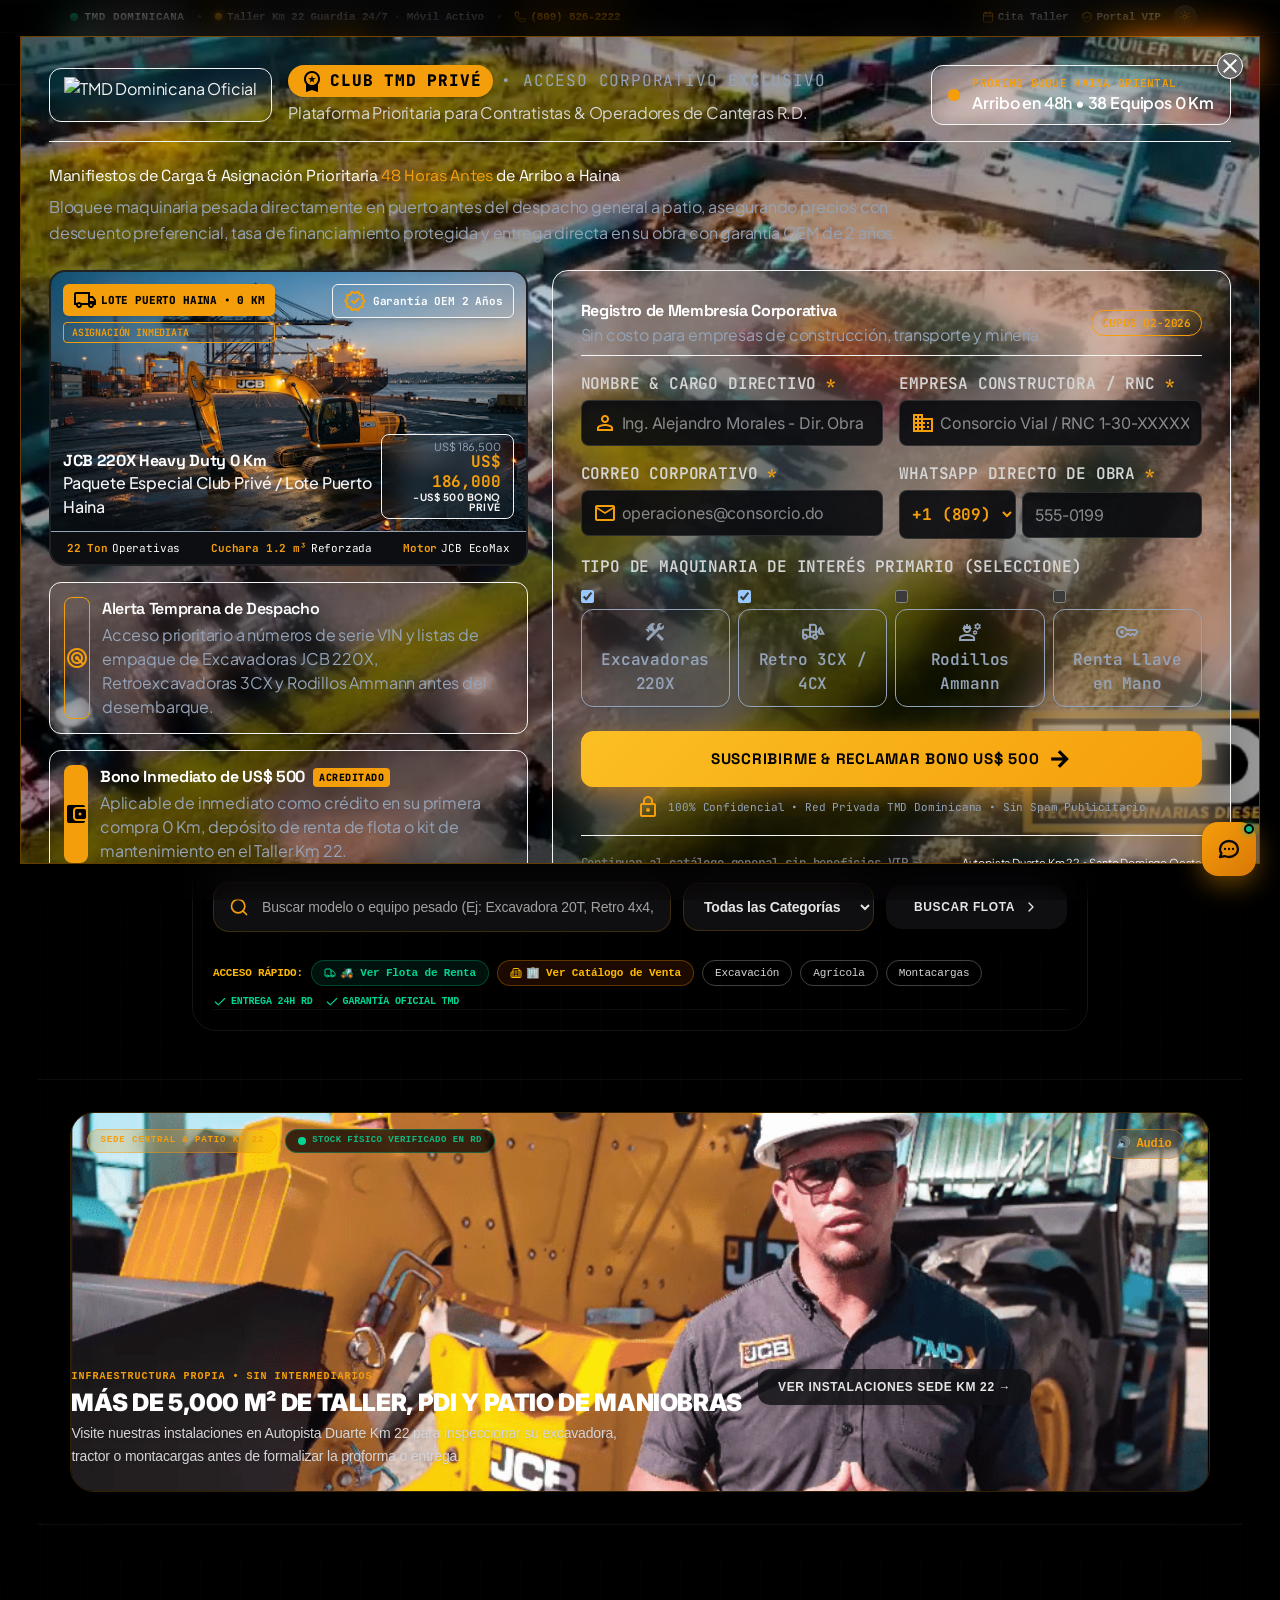
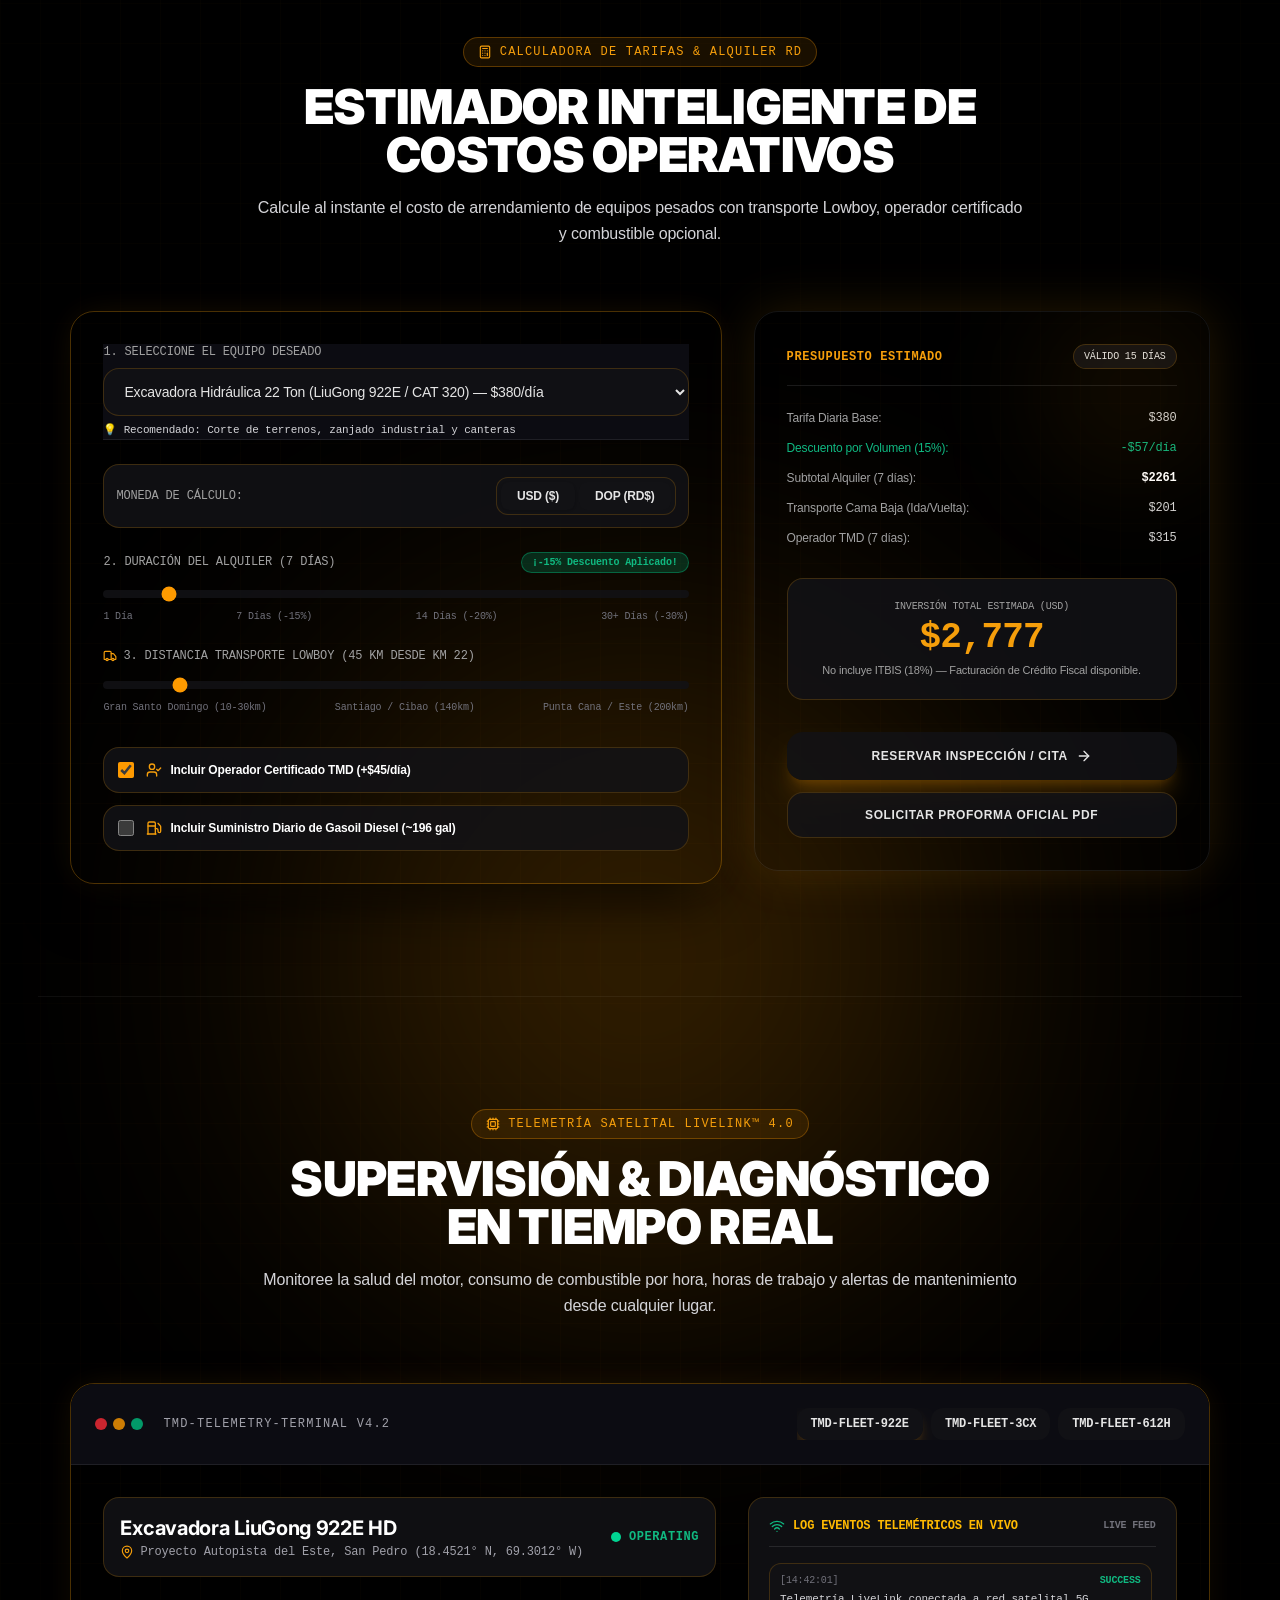
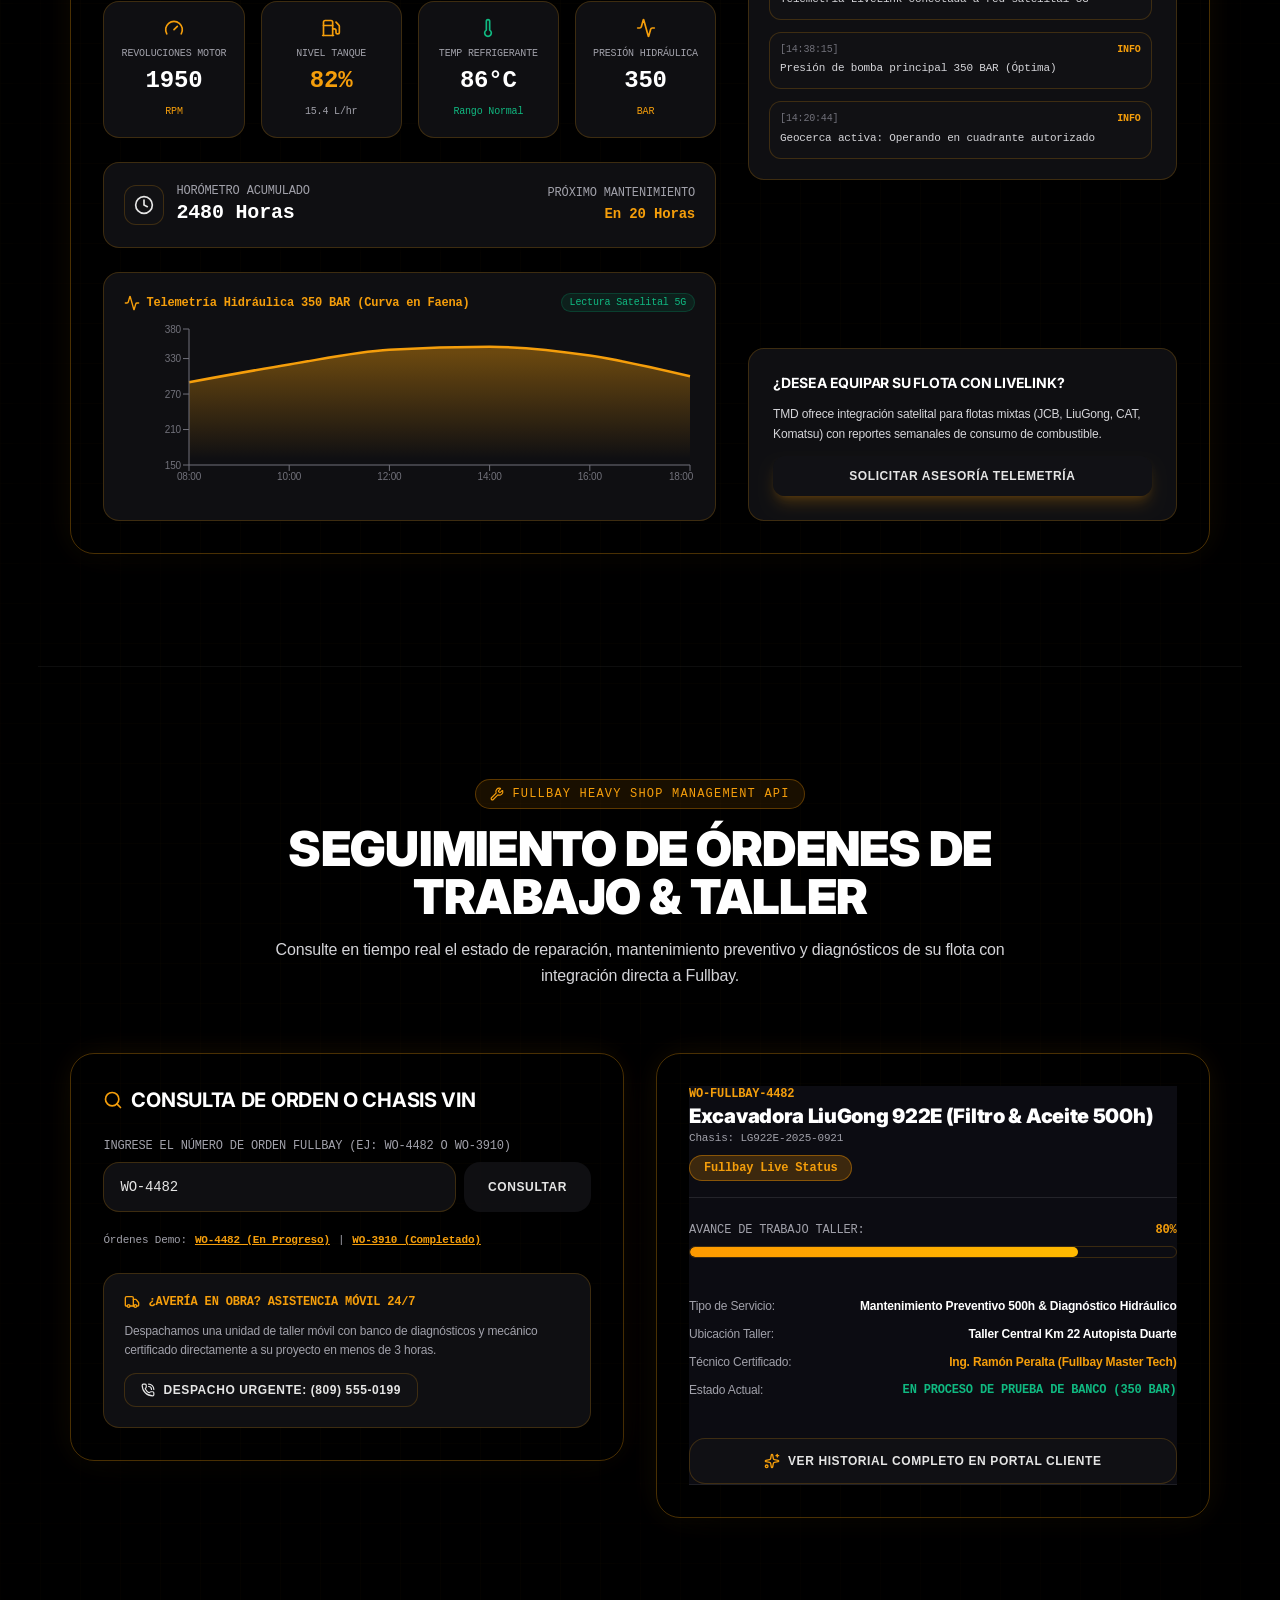
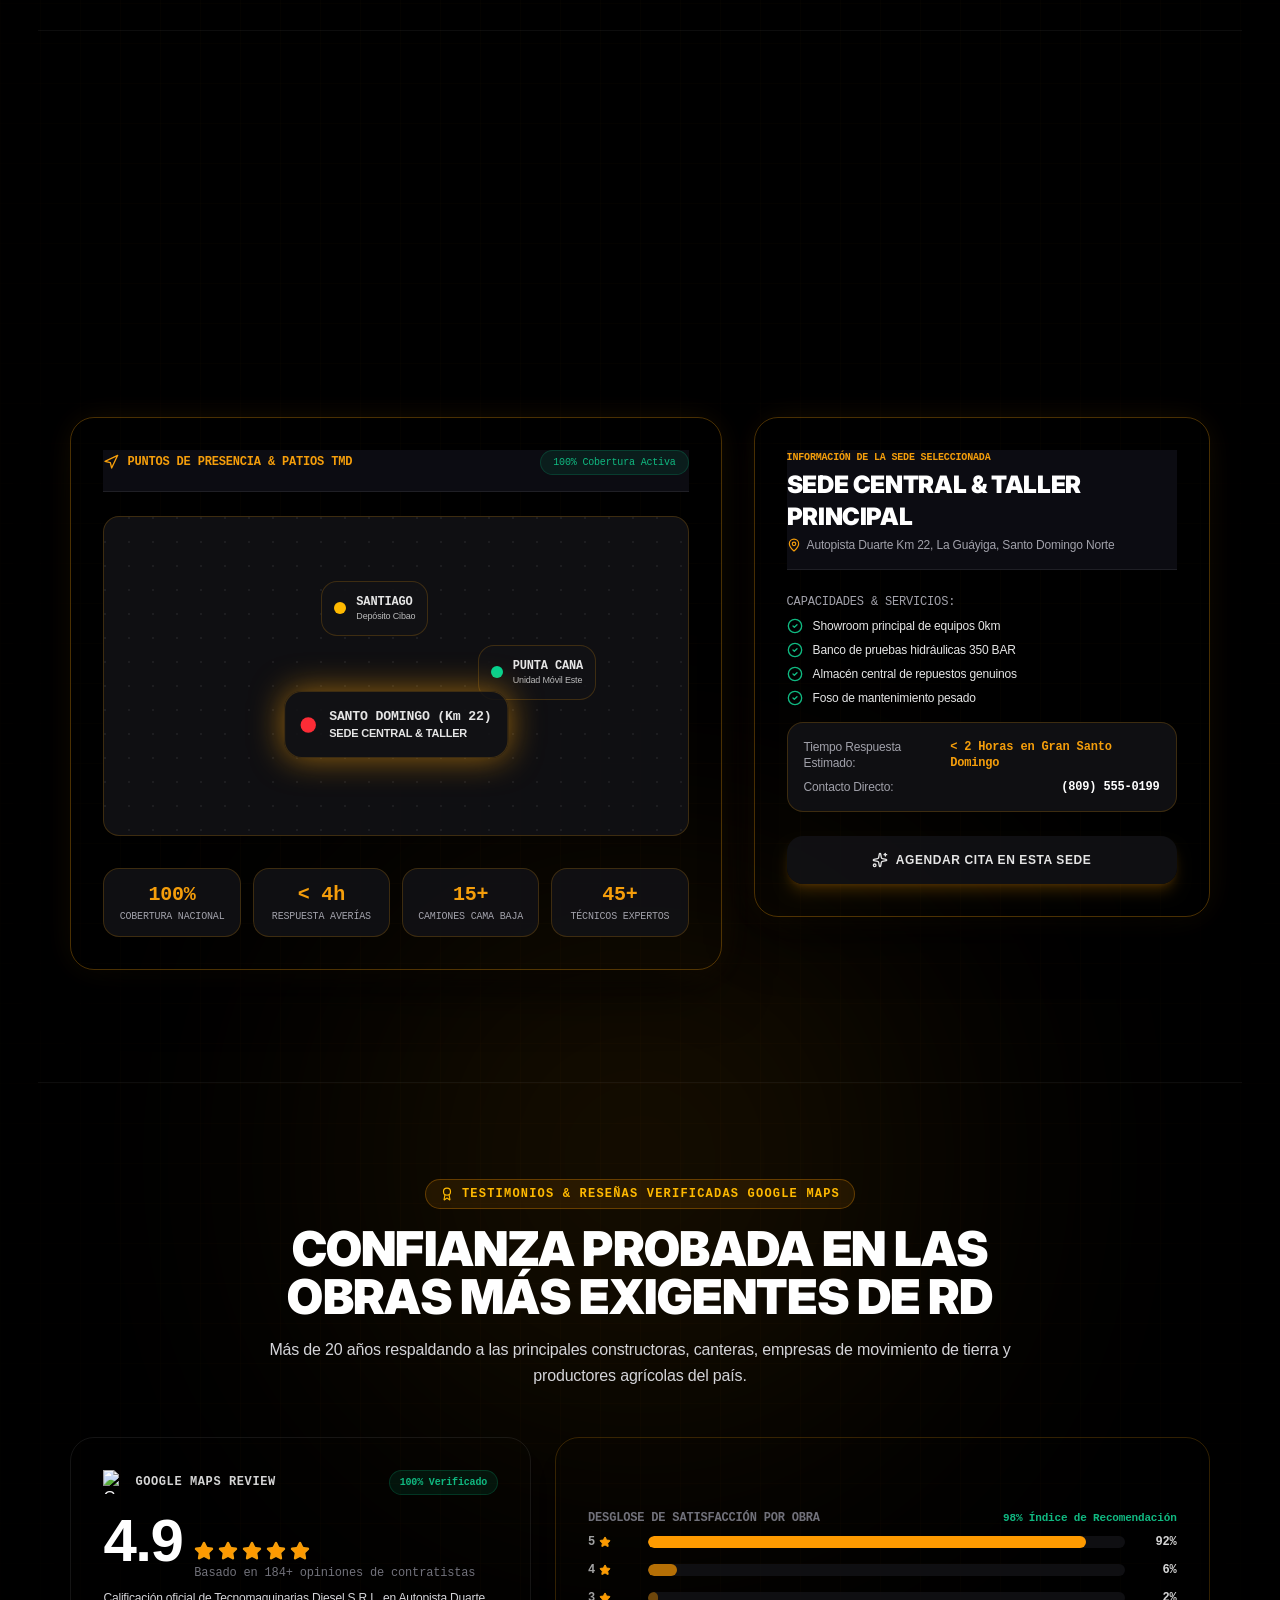
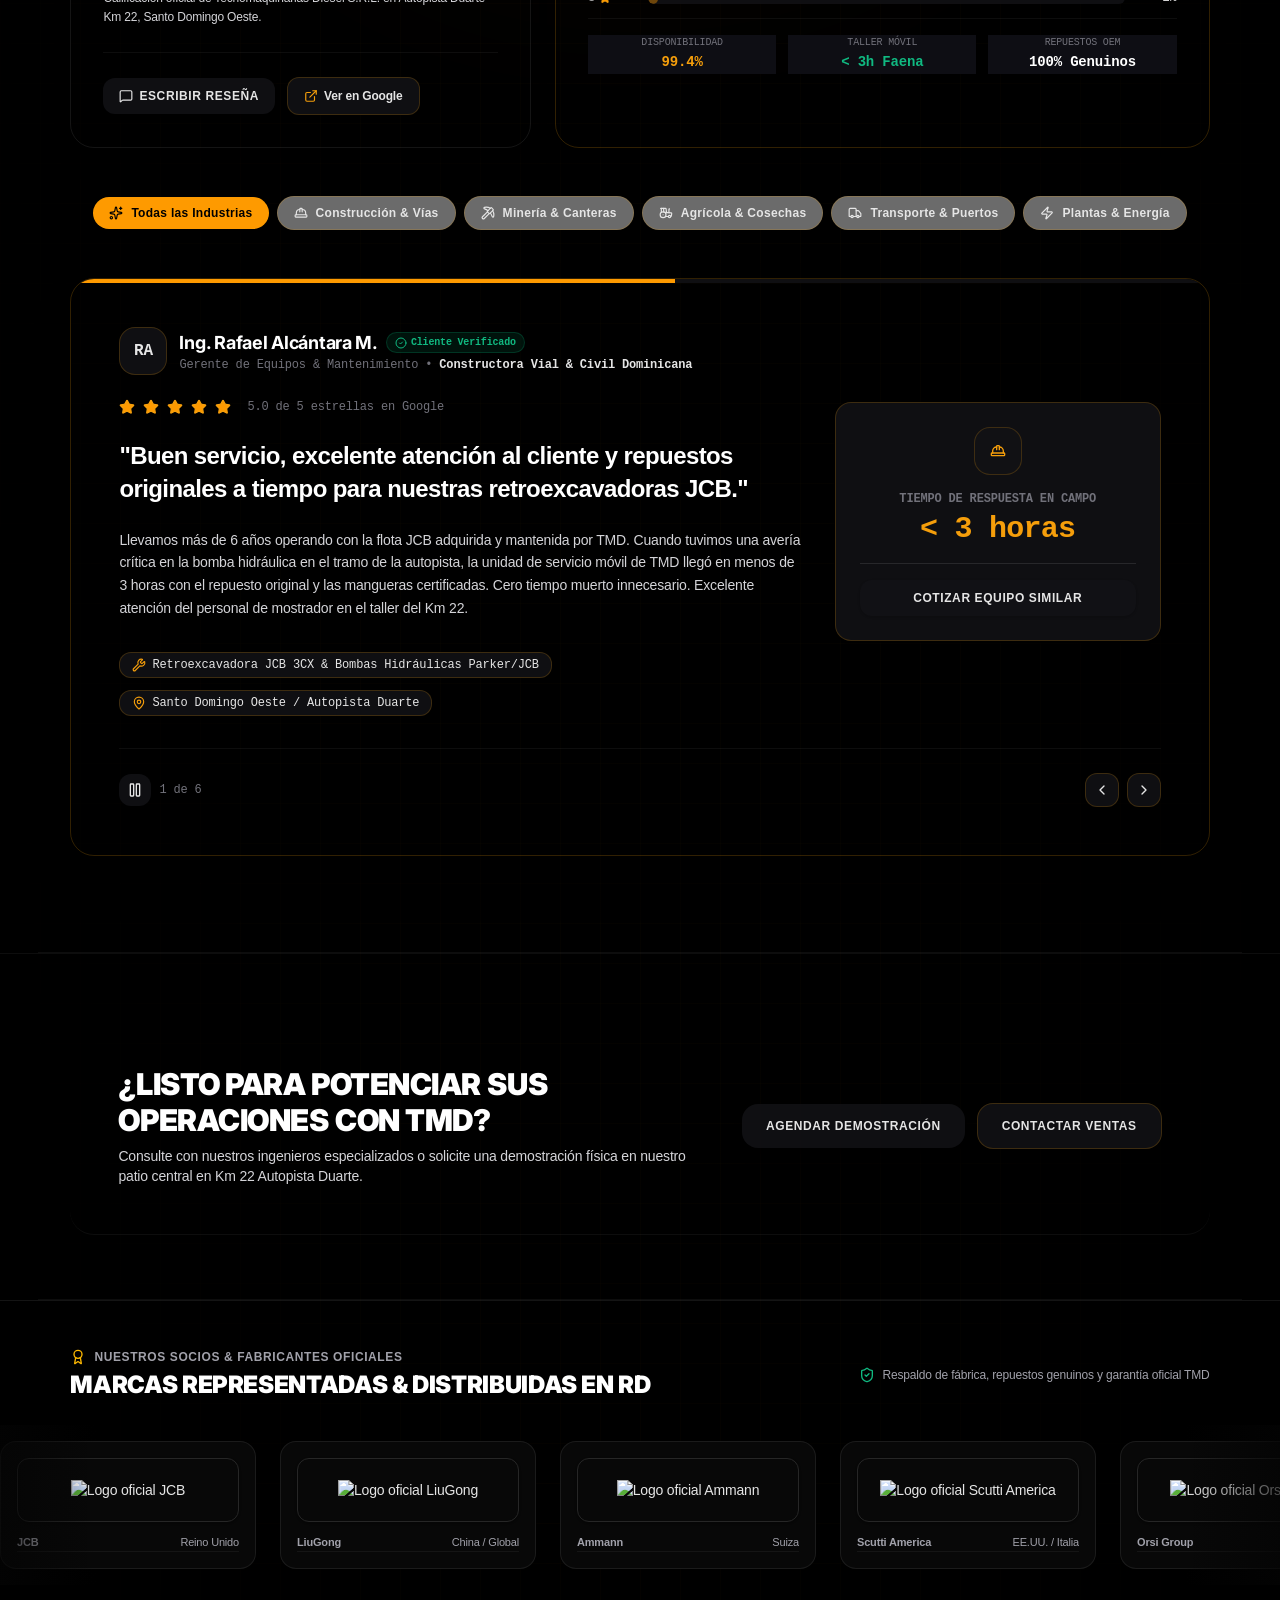
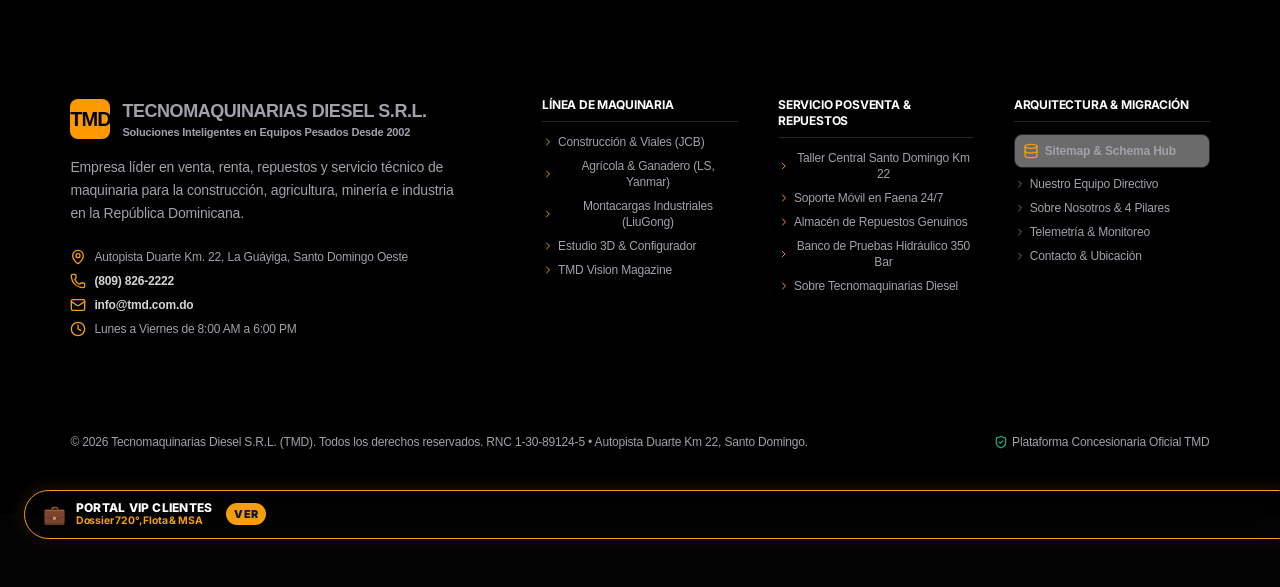
==== commit abb8301f: "feat(tmd): dynamic 360 ficha tecnica template for all products and stitch store v2 with atmospheric " ====
--- a/index.html
+++ b/index.html
@@ -191,7 +191,7 @@
     <link rel="preload" as="image" href="/assets/team_hd/brito_fuentes_hd.jpg">
     <link rel="preload" as="image" href="/assets/team_hd/leonardo_encarnacion_hd.jpg">
     <link rel="preload" as="image" href="/assets/team_hd/perkin_soriano_hd.jpg">
-    <script type="module" crossorigin src="/assets/index-CbDvUDOx.js?v=20260914_v2_service_full_v34"></script>
+    <script type="module" crossorigin src="/assets/index-CbDvUDOx.js?v=20260914_stitch_ficha_store_v35"></script>
     <link rel="stylesheet" crossorigin href="/assets/index-Bsg4cOg_.css?v=1789230245">
 
     <!-- ══════════════════════════════════════════════════════════════════ -->
@@ -2256,7 +2256,131 @@
   box-shadow: 0 10px 25px rgba(245, 158, 11, 0.15) !important;
 }
 
-</style>
+
+    /* ══════════════════════════════════════════════════════════════════ */
+    /* FICHA TÉCNICA 360° & STITCH STORE V2 STYLES                        */
+    /* ══════════════════════════════════════════════════════════════════ */
+    .tmd-ficha-container {
+      width: 100%;
+      max-width: 1360px;
+      margin: 0 auto;
+      padding: 16px 20px 80px 20px;
+      font-family: 'Inter', sans-serif;
+      color: #fff;
+    }
+    .tmd-badge-gold {
+      display: inline-flex;
+      align-items: center;
+      gap: 6px;
+      padding: 4px 14px;
+      border-radius: 9999px;
+      background: rgba(245, 158, 11, 0.14);
+      border: 1px solid rgba(245, 158, 11, 0.35);
+      color: #f59e0b;
+      font-family: 'JetBrains Mono', monospace;
+      font-size: 0.72rem;
+      font-weight: 800;
+      text-transform: uppercase;
+      letter-spacing: 0.08em;
+    }
+    .tmd-badge-emerald {
+      display: inline-flex;
+      align-items: center;
+      gap: 6px;
+      padding: 4px 14px;
+      border-radius: 9999px;
+      background: rgba(16, 185, 129, 0.14);
+      border: 1px solid rgba(16, 185, 129, 0.35);
+      color: #10b981;
+      font-family: 'JetBrains Mono', monospace;
+      font-size: 0.72rem;
+      font-weight: 800;
+      text-transform: uppercase;
+      letter-spacing: 0.08em;
+    }
+    .tmd-studio-viewport {
+      position: relative;
+      border-radius: 24px;
+      overflow: hidden;
+      background: #050507;
+      border: 1px solid rgba(245, 158, 11, 0.35);
+      box-shadow: 0 25px 60px -10px rgba(0, 0, 0, 0.95), 0 0 35px rgba(245, 158, 11, 0.18);
+    }
+    .tmd-studio-btn {
+      padding: 8px 16px;
+      border-radius: 12px;
+      background: rgba(255, 255, 255, 0.05);
+      border: 1px solid rgba(255, 255, 255, 0.1);
+      color: #cbd5e1;
+      font-family: 'JetBrains Mono', monospace;
+      font-size: 0.74rem;
+      font-weight: 800;
+      text-transform: uppercase;
+      cursor: pointer;
+      transition: all 0.2s ease;
+      display: flex;
+      align-items: center;
+      justify-content: center;
+      gap: 6px;
+    }
+    .tmd-studio-btn:hover {
+      border-color: #f59e0b;
+      color: #fff;
+    }
+    .tmd-studio-btn.active {
+      background: linear-gradient(135deg, #fbbf24 0%, #f59e0b 100%);
+      color: #000;
+      border-color: #f59e0b;
+      font-weight: 900;
+      box-shadow: 0 0 15px rgba(245, 158, 11, 0.4);
+    }
+    .tmd-glass-card {
+      background: rgba(14, 16, 22, 0.92);
+      border: 1px solid rgba(255, 255, 255, 0.08);
+      border-radius: 20px;
+      padding: 24px;
+      box-shadow: 0 15px 35px rgba(0, 0, 0, 0.7);
+    }
+    .tmd-sticky-panel {
+      background: rgba(14, 16, 22, 0.95);
+      border: 1px solid rgba(245, 158, 11, 0.35);
+      border-radius: 24px;
+      padding: 26px;
+      box-shadow: 0 25px 70px rgba(0, 0, 0, 0.9);
+    }
+    .tmd-toggle-btn {
+      padding: 12px;
+      border-radius: 10px;
+      border: none;
+      font-family: 'Space Grotesk', sans-serif;
+      font-size: 0.82rem;
+      font-weight: 800;
+      text-transform: uppercase;
+      cursor: pointer;
+      transition: all 0.2s ease;
+      color: #94a3b8;
+      background: transparent;
+    }
+    .tmd-toggle-btn.active {
+      background: linear-gradient(135deg, #fbbf24 0%, #f59e0b 100%);
+      color: #000;
+      box-shadow: 0 4px 15px rgba(245, 158, 11, 0.35);
+    }
+    .tmd-market-pill {
+      background: rgba(14, 16, 22, 0.9);
+      border: 1px solid rgba(255, 255, 255, 0.08);
+      border-radius: 20px;
+      padding: 22px;
+      cursor: pointer;
+      transition: all 0.3s ease;
+    }
+    .tmd-market-pill:hover {
+      border-color: #f59e0b;
+      transform: translateY(-4px);
+      box-shadow: 0 15px 30px rgba(0, 0, 0, 0.8), 0 0 20px rgba(245, 158, 11, 0.15);
+    }
+
+    </style>
 
     <!-- ══════════════════════════════════════════════════════════════════ -->
     <!-- LUXURY DESKTOP SCALING & MOBILE VIEWPORT PERFECTION               -->
@@ -4942,11 +5066,852 @@
       details.innerHTML = 'Ticket #TMD-' + Math.floor(100000 + Math.random() * 900000) + ' • ' + vin + ' • ' + type + ' (' + hours + ' hrs) • Contacto: ' + contact + ' (' + phone + ')';
     }
   };
+  
+  // ─── 5. UNIVERSAL 360° DYNAMIC FICHA TÉCNICA (All Catalog Products) ───
+  window.ftCurrentMode = 'compra';
+  window.ftToolsPrice = 2450; // Default enganche rápido
+
+  function mountVehicleFichaTecnica360() {
+    const isVehicle = window.location.hash.includes('vehicle');
+    if (!isVehicle) {
+      const existing = document.getElementById('tmd-ficha-tecnica-360-suite');
+      if (existing) existing.remove();
+      return;
+    }
+
+    const hash = window.location.hash;
+    let slug = hash.replace('#/vehicle/', '').replace('#/vehicle-detail?id=', '').replace('#/vehicle-detail', '').split('?')[0];
+    if (!slug) return;
+
+    // Check if suite is already mounted for this exact slug
+    const currentMountedSlug = document.getElementById('tmd-ficha-tecnica-360-suite')?.getAttribute('data-slug');
+    if (currentMountedSlug === slug) return;
+
+    // Remove existing if switching vehicles
+    const existing = document.getElementById('tmd-ficha-tecnica-360-suite');
+    if (existing) existing.remove();
+
+    const mainEl = document.querySelector('main') || document.querySelector('#root main');
+    if (!mainEl) return;
+
+    // Lookup product in master catalog
+    const catalog = window.tmdCatalog || [];
+    let prod = catalog.find(p => p.slug === slug || p.id === slug);
+    if (!prod) {
+      // Fuzzy search by slug words
+      prod = catalog.find(p => p.slug.includes(slug) || slug.includes(p.slug)) || catalog[0];
+    }
+    if (!prod) return;
+
+    // Prices and financing
+    let basePriceCompra = 84500;
+    let basePriceRenta = 250;
+
+    if (prod.pricing) {
+      if (prod.pricing.purchasePrice) basePriceCompra = prod.pricing.purchasePrice;
+      if (prod.pricing.dailyRate) basePriceRenta = prod.pricing.dailyRate;
+    } else {
+      if (prod.category === 'construccion') { basePriceCompra = 88500; basePriceRenta = 260; }
+      else if (prod.category === 'mineria') { basePriceCompra = 145000; basePriceRenta = 450; }
+      else if (prod.category === 'agricolas') { basePriceCompra = 46000; basePriceRenta = 180; }
+      else if (prod.category === 'industriales') { basePriceCompra = 58000; basePriceRenta = 210; }
+    }
+
+    window.ftBaseCompra = basePriceCompra;
+    window.ftBaseRenta = basePriceRenta;
+
+    // Hide legacy detail container rendered by React
+    const legacyDetail = mainEl.querySelector('.min-h-screen.selection\:bg-amber-500');
+    if (legacyDetail) legacyDetail.style.display = 'none';
+
+    // Build Master Ficha Suite
+    const suite = document.createElement('div');
+    suite.id = 'tmd-ficha-tecnica-360-suite';
+    suite.setAttribute('data-slug', slug);
+    suite.className = 'tmd-ficha-container';
+
+    // Specs
+    const specsMap = {
+      potencia: (prod.specs && prod.specs.find(s => s.label.toLowerCase().includes('potencia') || s.label.toLowerCase().includes('hp'))?.value) || '173 HP Turbo',
+      peso: (prod.specs && prod.specs.find(s => s.label.toLowerCase().includes('peso'))?.value) || '22,000 kg (22T)',
+      cucharon: (prod.specs && prod.specs.find(s => s.label.toLowerCase().includes('cucharón') || s.label.toLowerCase().includes('capacidad'))?.value) || '1.25 m³ HD',
+      profundidad: (prod.specs && prod.specs.find(s => s.label.toLowerCase().includes('profundidad'))?.value) || '6.70 m',
+      fuerza: (prod.specs && prod.specs.find(s => s.label.toLowerCase().includes('fuerza') || s.label.toLowerCase().includes('presión'))?.value) || '150 kN / 34.3 MPa',
+      caudal: (prod.specs && prod.specs.find(s => s.label.toLowerCase().includes('caudal') || s.label.toLowerCase().includes('bomba'))?.value) || '2 x 228 L/min Dual'
+    };
+
+    const vinCode = 'TMD-' + prod.brand.toUpperCase() + '-' + (prod.id.replace('tmd-', '') || '01') + '-DR-2026';
+    const waText = encodeURIComponent('Hola TMD Dominicana, deseo cotizar y validar disponibilidad inmediata del equipo ' + prod.name + ' (' + prod.brand + ') VIN: ' + vinCode);
+
+    suite.innerHTML = `
+      <!-- ══════════════════════════════════════════════════════════════════ -->
+      <!-- TOP BREADCRUMB & HEADER                                            -->
+      <!-- ══════════════════════════════════════════════════════════════════ -->
+      <div style="display: flex; flex-wrap: wrap; align-items: center; justify-content: space-between; gap: 16px; margin-bottom: 24px; padding-bottom: 16px; border-bottom: 1px solid rgba(255,255,255,0.08);">
+        <div style="display: flex; align-items: center; gap: 10px;">
+          <a href="#/vehicles" style="display: inline-flex; align-items: center; gap: 6px; padding: 8px 14px; border-radius: 10px; background: rgba(255,255,255,0.05); border: 1px solid rgba(255,255,255,0.1); color: #a3a3a3; font-family:'JetBrains Mono',monospace; font-size: 0.72rem; text-decoration: none; text-transform: uppercase;">
+            ← Catálogo Completo
+          </a>
+          <span style="color: #525252;">/</span>
+          <span style="font-family:'JetBrains Mono',monospace; font-size: 0.75rem; color: #f59e0b; text-transform: uppercase; font-weight: 700;">${prod.brand}</span>
+          <span style="color: #525252;">/</span>
+          <span style="font-size: 0.78rem; color: #d4d4d4; font-weight: 600;">${prod.name}</span>
+        </div>
+        <div style="display: flex; align-items: center; gap: 8px;">
+          <span style="width: 8px; height: 8px; border-radius: 50%; background: #10b981; box-shadow: 0 0 8px #10b981;"></span>
+          <span style="font-family:'JetBrains Mono',monospace; font-size: 0.72rem; color: #10b981; font-weight: 800; text-transform: uppercase;">LIVELINK GPS CONECTADO (KM 22)</span>
+        </div>
+      </div>
+
+      <!-- UNIT TITLE & QUICK BADGES -->
+      <div style="display: flex; flex-direction: column; gap: 12px; margin-bottom: 28px;">
+        <div style="display: flex; flex-wrap: wrap; gap: 8px;">
+          <span class="tmd-badge-gold">• ${prod.brand.toUpperCase()} HEAVY LINE 2026</span>
+          <span class="tmd-badge-emerald">✓ LOTE PORTUARIO HAINA APROBADO</span>
+          <span class="tmd-badge-gold">TROPICALIZADA REPÚBLICA DOMINICANA</span>
+        </div>
+        <h1 style="font-family:'Space Grotesk',sans-serif; font-size: clamp(1.8rem, 3.5vw, 2.7rem); font-weight: 900; color: #fff; text-transform: uppercase; margin: 0; line-height: 1.15;">
+          ${prod.name}
+        </h1>
+        <p style="font-size: 0.92rem; color: #a3a3a3; max-width: 820px; line-height: 1.6; margin: 0;">
+          ${prod.shortDescription || prod.fullDescription || 'Equipo certificado de alto rendimiento con respaldo oficial en República Dominicana.'}
+        </p>
+
+        <!-- 3 Quick Info Cards -->
+        <div style="display: grid; grid-template-columns: repeat(auto-fit, minmax(200px, 1fr)); gap: 12px; margin-top: 8px;">
+          <div style="background: rgba(14,16,22,0.9); border: 1px solid rgba(255,255,255,0.08); border-radius: 14px; padding: 12px 16px; display: flex; align-items: center; gap: 12px;">
+            <span class="material-symbols-outlined" style="color: #f59e0b; font-size: 26px;">warehouse</span>
+            <div>
+              <div style="font-size: 0.65rem; color: #737373; font-family:'JetBrains Mono',monospace; text-transform: uppercase;">Stock Físico</div>
+              <div style="font-size: 0.78rem; color: #fff; font-weight: 800; font-family:'Space Grotesk',sans-serif;">PATIO KM 22 • LISTA PARA SALIDA</div>
+            </div>
+          </div>
+          <div style="background: rgba(14,16,22,0.9); border: 1px solid rgba(255,255,255,0.08); border-radius: 14px; padding: 12px 16px; display: flex; align-items: center; gap: 12px;">
+            <span class="material-symbols-outlined" style="color: #10b981; font-size: 26px;">speed</span>
+            <div>
+              <div style="font-size: 0.65rem; color: #737373; font-family:'JetBrains Mono',monospace; text-transform: uppercase;">Horómetro de Entrega</div>
+              <div style="font-size: 0.78rem; color: #10b981; font-weight: 800; font-family:'JetBrains Mono',monospace;">0.0 HORAS (0 KM)</div>
+            </div>
+          </div>
+          <div style="background: rgba(14,16,22,0.9); border: 1px solid rgba(255,255,255,0.08); border-radius: 14px; padding: 12px 16px; display: flex; align-items: center; gap: 12px;">
+            <span class="material-symbols-outlined" style="color: #f59e0b; font-size: 26px;">security</span>
+            <div>
+              <div style="font-size: 0.65rem; color: #737373; font-family:'JetBrains Mono',monospace; text-transform: uppercase;">Garantía TMD Oficial</div>
+              <div style="font-size: 0.78rem; color: #fff; font-weight: 800; font-family:'Space Grotesk',sans-serif;">2 AÑOS O 3,000 HORAS</div>
+            </div>
+          </div>
+        </div>
+      </div>
+
+      <!-- MAIN 2-COLUMN GRID (7 cols Left / 5 cols Right) -->
+      <div style="display: grid; grid-template-columns: repeat(auto-fit, minmax(340px, 1fr)); gap: 28px; align-items: start;">
+        
+        <!-- ══════════════════════════════════════════════════════════════ -->
+        <!-- LEFT COLUMN: STUDIO 360 + TELEMETRY + SPECS                  -->
+        <!-- ══════════════════════════════════════════════════════════════ -->
+        <div style="display: flex; flex-direction: column; gap: 24px;">
+          
+          <!-- 1. 4K STUDIO VIEWPORT -->
+          <div class="tmd-studio-viewport">
+            <div style="position: relative; width: 100%; aspect-ratio: 16/10; overflow: hidden; background: #050507;">
+              <img id="ftMainViewImage" src="${prod.heroImage}" alt="${prod.name}" style="width: 100%; height: 100%; object-fit: cover; transition: transform 0.5s ease;">
+              
+              <!-- Hotspot GPS Badge -->
+              <div style="position: absolute; top: 16px; left: 16px; display: flex; align-items: center; gap: 8px; padding: 6px 14px; border-radius: 9999px; background: rgba(5,5,7,0.85); backdrop-filter: blur(8px); border: 1px solid rgba(255,255,255,0.1);">
+                <span style="width: 8px; height: 8px; border-radius: 50%; background: #10b981; box-shadow: 0 0 10px #10b981;"></span>
+                <span style="font-family:'JetBrains Mono',monospace; font-size: 0.68rem; color: #fff; font-weight: 800; text-transform: uppercase;">Sensor GPS N-32 Activo</span>
+              </div>
+
+              <!-- Bottom Bar Overlays -->
+              <div style="position: absolute; bottom: 16px; left: 16px; right: 16px; display: flex; align-items: center; justify-content: space-between; pointer-events: none;">
+                <span style="padding: 6px 14px; border-radius: 10px; background: rgba(5,5,7,0.85); backdrop-filter: blur(8px); font-family:'JetBrains Mono',monospace; font-size: 0.72rem; color: #f59e0b; font-weight: 800;">
+                  Chasis VIN: ${vinCode}
+                </span>
+                <span style="padding: 6px 14px; border-radius: 10px; background: rgba(5,5,7,0.85); backdrop-filter: blur(8px); font-family:'Space Grotesk',sans-serif; font-size: 0.75rem; color: #fff; display: flex; align-items: center; gap: 6px;">
+                  <span class="material-symbols-outlined" style="color:#f59e0b; font-size:16px;">360</span> Vista 360° Activa
+                </span>
+              </div>
+            </div>
+
+            <!-- 4 Angles Studio Switcher -->
+            <div style="padding: 16px 20px; background: rgba(14,16,22,0.95); border-top: 1px solid rgba(255,255,255,0.08); display: flex; flex-wrap: wrap; align-items: center; justify-content: space-between; gap: 12px;">
+              <span style="font-family:'JetBrains Mono',monospace; font-size: 0.72rem; color: #737373; text-transform: uppercase;">Vistas de Estudio 4K:</span>
+              <div style="display: grid; grid-template-columns: repeat(4, 1fr); gap: 8px;">
+                <button class="tmd-studio-btn active" onclick="window.ftSwitchAngle('frente', this, '${prod.heroImage}')">
+                  <span class="material-symbols-outlined" style="font-size:14px;">front_loader</span> Frente
+                </button>
+                <button class="tmd-studio-btn" onclick="window.ftSwitchAngle('brazo', this, '/assets/machinery/heavy_22_ton_liugong_922e_tracked.jpg')">
+                  <span class="material-symbols-outlined" style="font-size:14px;">precision_manufacturing</span> Brazo
+                </button>
+                <button class="tmd-studio-btn" onclick="window.ftSwitchAngle('cabina', this, '/assets/machinery/close_up_industrial_macro_photo_of.jpg')">
+                  <span class="material-symbols-outlined" style="font-size:14px;">airline_seat_recline_extra</span> Cabina
+                </button>
+                <button class="tmd-studio-btn" onclick="window.ftSwitchAngle('motor', this, '/assets/machinery/clean_new_jcb_oem_diesel_fuel.jpg')">
+                  <span class="material-symbols-outlined" style="font-size:14px;">engineering</span> Motor
+                </button>
+              </div>
+            </div>
+          </div>
+
+          <!-- 2. LIVELINK TELEMETRY CARD -->
+          <div class="tmd-glass-card">
+            <div style="display: flex; align-items: center; justify-content: space-between; margin-bottom: 18px; padding-bottom: 14px; border-bottom: 1px solid rgba(255,255,255,0.06);">
+              <div style="display: flex; align-items: center; gap: 12px;">
+                <span style="width: 10px; height: 10px; border-radius: 50%; background: #10b981; box-shadow: 0 0 10px #10b981;"></span>
+                <div>
+                  <div style="font-family:'Space Grotesk',sans-serif; font-size: 1.1rem; font-weight: 800; color: #fff;">Telemetría LiveLink Satelital</div>
+                  <div style="font-size: 0.72rem; color: #737373;">Conexión directa vía red GSM/Iridium en República Dominicana</div>
+                </div>
+              </div>
+              <span style="font-family:'JetBrains Mono',monospace; font-size: 0.65rem; color: #10b981; background: rgba(16,185,129,0.12); padding: 4px 10px; border-radius: 6px; border: 1px solid rgba(16,185,129,0.3); font-weight: 800;">CONECTADO: NODO KM 22</span>
+            </div>
+
+            <!-- Telemetry 4-grid -->
+            <div style="display: grid; grid-template-columns: repeat(auto-fit, minmax(130px, 1fr)); gap: 12px; margin-bottom: 16px;">
+              <div style="background: rgba(0,0,0,0.4); border: 1px solid rgba(255,255,255,0.06); border-radius: 12px; padding: 12px;">
+                <span style="font-size: 0.65rem; color: #737373; font-family:'JetBrains Mono',monospace; text-transform: uppercase; display: block; margin-bottom: 4px;">Ubicación GPS</span>
+                <span style="font-family:'JetBrains Mono',monospace; font-size: 0.8rem; color: #fff; font-weight: 700;">18.5711° N, 70.0489° W</span>
+                <span style="font-size: 0.68rem; color: #10b981; display: block; margin-top: 4px;">● Patio Km 22</span>
+              </div>
+              <div style="background: rgba(0,0,0,0.4); border: 1px solid rgba(255,255,255,0.06); border-radius: 12px; padding: 12px;">
+                <span style="font-size: 0.65rem; color: #737373; font-family:'JetBrains Mono',monospace; text-transform: uppercase; display: block; margin-bottom: 4px;">Combustible</span>
+                <span style="font-family:'JetBrains Mono',monospace; font-size: 1.1rem; color: #fff; font-weight: 800;">100.0%</span>
+                <div style="width: 100%; height: 4px; border-radius: 9999px; background: rgba(255,255,255,0.1); margin-top: 6px; overflow: hidden;">
+                  <div style="width: 100%; height: 100%; background: #10b981;"></div>
+                </div>
+              </div>
+              <div style="background: rgba(0,0,0,0.4); border: 1px solid rgba(255,255,255,0.06); border-radius: 12px; padding: 12px;">
+                <span style="font-size: 0.65rem; color: #737373; font-family:'JetBrains Mono',monospace; text-transform: uppercase; display: block; margin-bottom: 4px;">Temp. Hidráulica</span>
+                <span style="font-family:'JetBrains Mono',monospace; font-size: 1.1rem; color: #f59e0b; font-weight: 800;">42.4 °C</span>
+                <span style="font-size: 0.68rem; color: #737373; display: block; margin-top: 4px;">Rango Óptimo (&lt;85°)</span>
+              </div>
+              <div style="background: rgba(0,0,0,0.4); border: 1px solid rgba(255,255,255,0.06); border-radius: 12px; padding: 12px;">
+                <span style="font-size: 0.65rem; color: #737373; font-family:'JetBrains Mono',monospace; text-transform: uppercase; display: block; margin-bottom: 4px;">Batería & ECU</span>
+                <span style="font-family:'JetBrains Mono',monospace; font-size: 1.1rem; color: #10b981; font-weight: 800;">27.8 V</span>
+                <span style="font-size: 0.68rem; color: #10b981; display: block; margin-top: 4px;">✓ 0 Códigos DTC</span>
+              </div>
+            </div>
+
+            <!-- Valve Auto-Diagnostic SVG Sparkline -->
+            <div style="background: rgba(0,0,0,0.25); border: 1px solid rgba(255,255,255,0.05); border-radius: 12px; padding: 12px 16px; display: flex; align-items: center; justify-content: space-between; gap: 16px;">
+              <div style="display: flex; align-items: center; gap: 12px;">
+                <span class="material-symbols-outlined" style="color:#f59e0b; font-size:24px;">monitor_heart</span>
+                <div>
+                  <div style="font-family:'JetBrains Mono',monospace; font-size: 0.75rem; color: #fff; font-weight: 700;">Auto-Diagnóstico de Válvulas Principales</div>
+                  <div style="font-size: 0.7rem; color: #737373;">Presión del circuito calibrada a 343 bar sin anomalías</div>
+                </div>
+              </div>
+              <div style="width: 120px; height: 28px;">
+                <svg viewBox="0 0 144 32" style="width: 100%; height: 100%;" fill="none" stroke="#10b981" stroke-width="2">
+                  <path d="M0 20 L24 20 L36 10 L48 24 L60 16 L84 16 L96 6 L108 22 L120 18 L144 18" stroke-linecap="round" stroke-linejoin="round"/>
+                </svg>
+              </div>
+            </div>
+          </div>
+
+          <!-- 3. CERTIFIED SPECIFICATIONS CONSOLE -->
+          <div class="tmd-glass-card">
+            <div style="display: flex; align-items: center; justify-content: space-between; margin-bottom: 18px;">
+              <div>
+                <div style="font-family:'Space Grotesk',sans-serif; font-size: 1.15rem; font-weight: 800; color: #fff; text-transform: uppercase;">Especificaciones Certificadas de Fábrica</div>
+                <div style="font-size: 0.72rem; color: #737373;">Homologación MOPC y estándar internacional ISO 6015</div>
+              </div>
+              <span class="tmd-badge-gold">TIER 4 FINAL / STAGE V</span>
+            </div>
+
+            <!-- Specs Grid -->
+            <div style="display: grid; grid-template-columns: repeat(auto-fit, minmax(150px, 1fr)); gap: 14px; margin-bottom: 20px;">
+              <div style="background: rgba(0,0,0,0.35); border: 1px solid rgba(255,255,255,0.06); border-radius: 14px; padding: 14px;">
+                <div style="font-size: 0.68rem; color: #737373; font-family:'JetBrains Mono',monospace; text-transform: uppercase;">Potencia Neta Motor</div>
+                <div style="font-family:'Space Grotesk',sans-serif; font-size: 1.25rem; font-weight: 900; color: #f59e0b; margin-top: 2px;">${specsMap.potencia}</div>
+                <div style="font-size: 0.7rem; color: #a3a3a3; margin-top: 2px;">Inyección Electrónica</div>
+              </div>
+              <div style="background: rgba(0,0,0,0.35); border: 1px solid rgba(255,255,255,0.06); border-radius: 14px; padding: 14px;">
+                <div style="font-size: 0.68rem; color: #737373; font-family:'JetBrains Mono',monospace; text-transform: uppercase;">Peso Operativo</div>
+                <div style="font-family:'Space Grotesk',sans-serif; font-size: 1.25rem; font-weight: 900; color: #fff; margin-top: 2px;">${specsMap.peso}</div>
+                <div style="font-size: 0.7rem; color: #a3a3a3; margin-top: 2px;">Estructura Reforzada</div>
+              </div>
+              <div style="background: rgba(0,0,0,0.35); border: 1px solid rgba(255,255,255,0.06); border-radius: 14px; padding: 14px;">
+                <div style="font-size: 0.68rem; color: #737373; font-family:'JetBrains Mono',monospace; text-transform: uppercase;">Capacidad de Carga/Balde</div>
+                <div style="font-family:'Space Grotesk',sans-serif; font-size: 1.25rem; font-weight: 900; color: #fff; margin-top: 2px;">${specsMap.cucharon}</div>
+                <div style="font-size: 0.7rem; color: #a3a3a3; margin-top: 2px;">Acero Antiabrasivo</div>
+              </div>
+              <div style="background: rgba(0,0,0,0.35); border: 1px solid rgba(255,255,255,0.06); border-radius: 14px; padding: 14px;">
+                <div style="font-size: 0.68rem; color: #737373; font-family:'JetBrains Mono',monospace; text-transform: uppercase;">Profundidad / Altura</div>
+                <div style="font-family:'Space Grotesk',sans-serif; font-size: 1.25rem; font-weight: 900; color: #fff; margin-top: 2px;">${specsMap.profundidad}</div>
+                <div style="font-size: 0.7rem; color: #a3a3a3; margin-top: 2px;">Geometría Optimizada</div>
+              </div>
+              <div style="background: rgba(0,0,0,0.35); border: 1px solid rgba(255,255,255,0.06); border-radius: 14px; padding: 14px;">
+                <div style="font-size: 0.68rem; color: #737373; font-family:'JetBrains Mono',monospace; text-transform: uppercase;">Fuerza de Desgarre</div>
+                <div style="font-family:'Space Grotesk',sans-serif; font-size: 1.25rem; font-weight: 900; color: #f59e0b; margin-top: 2px;">${specsMap.fuerza}</div>
+                <div style="font-size: 0.7rem; color: #a3a3a3; margin-top: 2px;">Presión 350 Bar</div>
+              </div>
+              <div style="background: rgba(0,0,0,0.35); border: 1px solid rgba(255,255,255,0.06); border-radius: 14px; padding: 14px;">
+                <div style="font-size: 0.68rem; color: #737373; font-family:'JetBrains Mono',monospace; text-transform: uppercase;">Caudal Hidráulico</div>
+                <div style="font-family:'Space Grotesk',sans-serif; font-size: 1.25rem; font-weight: 900; color: #fff; margin-top: 2px;">${specsMap.caudal}</div>
+                <div style="font-size: 0.7rem; color: #a3a3a3; margin-top: 2px;">Pistones Axiales</div>
+              </div>
+            </div>
+
+            <!-- Downloadable Docs Strip -->
+            <div style="border-top: 1px solid rgba(255,255,255,0.08); padding-top: 14px;">
+              <span style="font-family:'JetBrains Mono',monospace; font-size: 0.68rem; color: #737373; text-transform: uppercase; display: block; margin-bottom: 10px;">Documentación Técnica Oficial:</span>
+              <div style="display: grid; grid-template-columns: repeat(auto-fit, minmax(180px, 1fr)); gap: 10px;">
+                <a href="${prod.pdfBrochureUrl || '#'}" target="_blank" style="padding: 10px 14px; border-radius: 10px; background: rgba(255,255,255,0.04); border: 1px solid rgba(255,255,255,0.08); display: flex; align-items: center; justify-content: space-between; text-decoration: none; color: #fff;">
+                  <div style="display: flex; align-items: center; gap: 8px;">
+                    <span class="material-symbols-outlined" style="color:#f59e0b; font-size:18px;">picture_as_pdf</span>
+                    <span style="font-size: 0.75rem; font-weight: 700;">Ficha de Fábrica</span>
+                  </div>
+                  <span class="material-symbols-outlined" style="color:#737373; font-size:16px;">download</span>
+                </a>
+                <a href="${prod.pdfBrochureUrl || '#'}" target="_blank" style="padding: 10px 14px; border-radius: 10px; background: rgba(255,255,255,0.04); border: 1px solid rgba(255,255,255,0.08); display: flex; align-items: center; justify-content: space-between; text-decoration: none; color: #fff;">
+                  <div style="display: flex; align-items: center; gap: 8px;">
+                    <span class="material-symbols-outlined" style="color:#10b981; font-size:18px;">trending_down</span>
+                    <span style="font-size: 0.75rem; font-weight: 700;">Curvas Diésel</span>
+                  </div>
+                  <span class="material-symbols-outlined" style="color:#737373; font-size:16px;">download</span>
+                </a>
+                <a href="${prod.pdfBrochureUrl || '#'}" target="_blank" style="padding: 10px 14px; border-radius: 10px; background: rgba(255,255,255,0.04); border: 1px solid rgba(255,255,255,0.08); display: flex; align-items: center; justify-content: space-between; text-decoration: none; color: #fff;">
+                  <div style="display: flex; align-items: center; gap: 8px;">
+                    <span class="material-symbols-outlined" style="color:#f59e0b; font-size:18px;">menu_book</span>
+                    <span style="font-size: 0.75rem; font-weight: 700;">Manual MOPC</span>
+                  </div>
+                  <span class="material-symbols-outlined" style="color:#737373; font-size:16px;">download</span>
+                </a>
+              </div>
+            </div>
+          </div>
+        </div>
+
+        <!-- ══════════════════════════════════════════════════════════════ -->
+        <!-- RIGHT COLUMN: STICKY COMMERCIAL CONFIGURATOR                  -->
+        <!-- ══════════════════════════════════════════════════════════════ -->
+        <div class="tmd-sticky-panel" style="position: sticky; top: 90px;">
+          
+          <!-- Mode Switcher Tabs -->
+          <div style="margin-bottom: 20px;">
+            <span style="font-family:'JetBrains Mono',monospace; font-size: 0.68rem; color: #737373; text-transform: uppercase; display: block; margin-bottom: 8px;">Modalidad Comercial:</span>
+            <div style="display: grid; grid-template-columns: 1fr 1fr; gap: 6px; background: rgba(0,0,0,0.5); padding: 4px; border-radius: 12px; border: 1px solid rgba(255,255,255,0.06);">
+              <button id="ftTabCompra" class="tmd-toggle-btn active" onclick="window.ftSwitchMode('compra')">
+                Compra Directa 0 Km
+              </button>
+              <button id="ftTabRenta" class="tmd-toggle-btn" onclick="window.ftSwitchMode('renta')">
+                Renta con Opción
+              </button>
+            </div>
+          </div>
+
+          <!-- Panel Compra -->
+          <div id="ftPanelCompra" style="display: flex; flex-direction: column; gap: 14px; margin-bottom: 18px;">
+            <div style="background: rgba(0,0,0,0.4); border: 1px solid rgba(255,255,255,0.08); border-radius: 14px; padding: 14px 18px;">
+              <div style="display: flex; justify-content: space-between; align-items: baseline;">
+                <span style="font-size: 0.75rem; color: #737373; font-family:'JetBrains Mono',monospace;">Precio Base CIF Sto Dgo</span>
+                <span id="ftPrecioCompra" style="font-family:'Space Grotesk',sans-serif; font-size: 1.6rem; font-weight: 900; color: #f59e0b;">$${basePriceCompra.toLocaleString()} <span style="font-size:0.8rem; color:#737373; font-weight:400;">USD</span></span>
+              </div>
+              <div style="display: flex; justify-content: space-between; align-items: center; border-top: 1px solid rgba(255,255,255,0.06); padding-top: 6px; margin-top: 6px;">
+                <span style="font-size: 0.7rem; color: #737373;">Equivalente estimado RD$:</span>
+                <span id="ftPrecioDopCompra" style="font-family:'JetBrains Mono',monospace; font-size: 0.82rem; color: #fff; font-weight: 700;">RD$ ${(basePriceCompra * 59.5).toLocaleString()}</span>
+              </div>
+            </div>
+
+            <!-- Leasing Banreservas / BHD -->
+            <div style="background: rgba(245,158,11,0.06); border: 1px solid rgba(245,158,11,0.25); border-radius: 14px; padding: 14px 18px;">
+              <div style="display: flex; justify-content: space-between; align-items: center; margin-bottom: 6px;">
+                <span style="font-family:'JetBrains Mono',monospace; font-size: 0.72rem; color: #f59e0b; font-weight: 800; display: flex; align-items: center; gap: 6px;">
+                  <span class="material-symbols-outlined" style="font-size:16px;">account_balance</span> LEASING BANRESERVAS / BHD
+                </span>
+                <span style="font-size: 0.68rem; color: #10b981; font-weight: 800;">Tasa Preferencial 6.95%</span>
+              </div>
+              <div style="display: flex; justify-content: space-between; align-items: baseline;">
+                <div>
+                  <div style="font-size: 0.68rem; color: #a3a3a3;">Cuota mensual estimada:</div>
+                  <div id="ftCuotaLeasing" style="font-family:'Space Grotesk',sans-serif; font-size: 1.25rem; font-weight: 900; color: #fff;">$${Math.round((basePriceCompra * 0.8 * (1 + 0.0695 * 5)) / 60).toLocaleString()} <span style="font-size:0.7rem; color:#a3a3a3; font-weight:400;">USD/mes</span></div>
+                </div>
+                <span style="font-size: 0.68rem; color: #737373;">Plazo 60 Meses • 20% Inicial</span>
+              </div>
+            </div>
+          </div>
+
+          <!-- Panel Renta (Hidden initially) -->
+          <div id="ftPanelRenta" style="display: none; flex-direction: column; gap: 14px; margin-bottom: 18px;">
+            <div style="background: rgba(0,0,0,0.4); border: 1px solid rgba(255,255,255,0.08); border-radius: 14px; padding: 14px 18px;">
+              <div style="display: flex; justify-content: space-between; align-items: baseline;">
+                <span style="font-size: 0.75rem; color: #737373; font-family:'JetBrains Mono',monospace;">Tarifa Diaria Corporativa</span>
+                <span style="font-family:'Space Grotesk',sans-serif; font-size: 1.6rem; font-weight: 900; color: #f59e0b;">$${basePriceRenta} <span style="font-size:0.8rem; color:#737373; font-weight:400;">USD/día</span></span>
+              </div>
+              <div style="font-size: 0.72rem; color: #10b981; margin-top: 6px;">✓ Descuento de -15% aplicado para contratos de +30 días calendario</div>
+            </div>
+            <div style="background: rgba(16,185,129,0.08); border: 1px solid rgba(16,185,129,0.3); border-radius: 14px; padding: 12px 16px; font-size: 0.75rem; color: #a3a3a3; line-height: 1.45;">
+              <strong style="color:#fff; display:block; margin-bottom:2px;">Despacho en Batea en 24 Horas:</strong>
+              Logística a cualquier punto de RD (Santiago, Punta Cana, Pedernales, Puerto Plata) con operador capacitado opcional.
+            </div>
+          </div>
+
+          <!-- Auxiliary Implements Checkboxes -->
+          <div style="margin-bottom: 20px;">
+            <span style="font-family:'JetBrains Mono',monospace; font-size: 0.68rem; color: #737373; text-transform: uppercase; display: block; margin-bottom: 8px;">Implementos Hidráulicos Auxiliares:</span>
+            <div style="display: flex; flex-direction: column; gap: 8px;">
+              <label style="background: rgba(0,0,0,0.3); border: 1px solid rgba(255,255,255,0.06); border-radius: 10px; padding: 10px 14px; display: flex; align-items: center; justify-content: space-between; cursor: pointer;">
+                <div style="display: flex; align-items: center; gap: 10px;">
+                  <input type="checkbox" id="ftToolMartillo" onchange="window.ftUpdateCalc()" style="accent-color: #f59e0b; width: 16px; height: 16px; cursor: pointer;">
+                  <div>
+                    <div style="font-size: 0.78rem; font-weight: 700; color: #fff;">Martillo Hidráulico Heavy</div>
+                    <div style="font-size: 0.68rem; color: #737373;">Puntero cónico y cincel para roca dura</div>
+                  </div>
+                </div>
+                <span style="font-family:'JetBrains Mono',monospace; font-size: 0.75rem; color: #f59e0b; font-weight: 800;">+$9,800 USD</span>
+              </label>
+
+              <label style="background: rgba(0,0,0,0.3); border: 1px solid rgba(255,255,255,0.06); border-radius: 10px; padding: 10px 14px; display: flex; align-items: center; justify-content: space-between; cursor: pointer;">
+                <div style="display: flex; align-items: center; gap: 10px;">
+                  <input type="checkbox" id="ftToolEnganche" checked onchange="window.ftUpdateCalc()" style="accent-color: #f59e0b; width: 16px; height: 16px; cursor: pointer;">
+                  <div>
+                    <div style="font-size: 0.78rem; font-weight: 700; color: #fff;">Enganche Rápido Hidráulico</div>
+                    <div style="font-size: 0.68rem; color: #737373;">Cambio de balde sin salir de cabina</div>
+                  </div>
+                </div>
+                <span style="font-family:'JetBrains Mono',monospace; font-size: 0.75rem; color: #f59e0b; font-weight: 800;">+$2,450 USD</span>
+              </label>
+
+              <label style="background: rgba(0,0,0,0.3); border: 1px solid rgba(255,255,255,0.06); border-radius: 10px; padding: 10px 14px; display: flex; align-items: center; justify-content: space-between; cursor: pointer;">
+                <div style="display: flex; align-items: center; gap: 10px;">
+                  <input type="checkbox" id="ftToolBalde" onchange="window.ftUpdateCalc()" style="accent-color: #f59e0b; width: 16px; height: 16px; cursor: pointer;">
+                  <div>
+                    <div style="font-size: 0.78rem; font-weight: 700; color: #fff;">Balde de Talud y Limpieza (1.8m)</div>
+                    <div style="font-size: 0.68rem; color: #737373;">Perfilado de zanjas y drenajes</div>
+                  </div>
+                </div>
+                <span style="font-family:'JetBrains Mono',monospace; font-size: 0.75rem; color: #f59e0b; font-weight: 800;">+$1,950 USD</span>
+              </label>
+            </div>
+          </div>
+
+          <!-- Total Inversión Final Configurada -->
+          <div style="background: rgba(0,0,0,0.5); border: 1px solid rgba(245,158,11,0.3); border-radius: 14px; padding: 16px 20px; display: flex; align-items: center; justify-content: space-between; margin-bottom: 20px;">
+            <span style="font-family:'JetBrains Mono',monospace; font-size: 0.72rem; color: #a3a3a3; text-transform: uppercase;">Inversión Final:</span>
+            <span id="ftTotalMonto" style="font-family:'Space Grotesk',sans-serif; font-size: 1.55rem; font-weight: 900; color: #fff;">$${(basePriceCompra + 2450).toLocaleString()} USD</span>
+          </div>
+
+          <!-- Action Buttons -->
+          <div style="display: flex; flex-direction: column; gap: 10px;">
+            <button onclick="window.ftOpenSeparation('${prod.name}', '${vinCode}')" style="width: 100%; padding: 16px; border-radius: 14px; background: linear-gradient(135deg, #fbbf24 0%, #f59e0b 100%); border: none; color: #000; font-family:'Space Grotesk',sans-serif; font-size: 0.92rem; font-weight: 900; text-transform: uppercase; cursor: pointer; box-shadow: 0 8px 25px rgba(245,158,11,0.4); transition: transform 0.2s ease;">
+              🔒 SEPARAR UNIDAD CON FIANZA ($2,500 USD)
+            </button>
+            <a href="https://wa.me/18098262222?text=${waText}" target="_blank" style="display: flex; align-items: center; justify-content: center; gap: 8px; width: 100%; padding: 14px; border-radius: 12px; background: rgba(16,185,129,0.15); border: 1px solid rgba(16,185,129,0.4); color: #10b981; font-family:'JetBrains Mono',monospace; font-size: 0.8rem; font-weight: 800; text-decoration: none; text-transform: uppercase;">
+              <span>WhatsApp Asesor Técnico Km 22 →</span>
+            </a>
+          </div>
+        </div>
+      </div>
+    `;
+
+    // Append to main
+    mainEl.appendChild(suite);
+    console.log('[TMD Ficha Técnica 360] Universal Suite mounted for:', prod.name);
+  }
+
+  // Ficha Técnica View Switcher
+  window.ftSwitchAngle = function(angle, btn, imgSrc) {
+    document.querySelectorAll('.tmd-studio-btn').forEach(b => b.classList.remove('active'));
+    btn.classList.add('active');
+    const imgEl = document.getElementById('ftMainViewImage');
+    if (imgEl && imgSrc) {
+      imgEl.style.opacity = '0.3';
+      setTimeout(() => {
+        imgEl.src = imgSrc;
+        imgEl.style.opacity = '1';
+      }, 150);
+    }
+  };
+
+  // Ficha Técnica Commercial Mode
+  window.ftSwitchMode = function(mode) {
+    window.ftCurrentMode = mode;
+    const tabCompra = document.getElementById('ftTabCompra');
+    const tabRenta = document.getElementById('ftTabRenta');
+    const panelCompra = document.getElementById('ftPanelCompra');
+    const panelRenta = document.getElementById('ftPanelRenta');
+
+    if (mode === 'compra') {
+      tabCompra.classList.add('active');
+      tabRenta.classList.remove('active');
+      panelCompra.style.display = 'flex';
+      panelRenta.style.display = 'none';
+    } else {
+      tabRenta.classList.add('active');
+      tabCompra.classList.remove('active');
+      panelRenta.style.display = 'flex';
+      panelCompra.style.display = 'none';
+    }
+    window.ftUpdateCalc();
+  };
+
+  // Ficha Técnica Dynamic Calc
+  window.ftUpdateCalc = function() {
+    let tools = 0;
+    if (document.getElementById('ftToolMartillo')?.checked) tools += 9800;
+    if (document.getElementById('ftToolEnganche')?.checked) tools += 2450;
+    if (document.getElementById('ftToolBalde')?.checked) tools += 1950;
+
+    const baseCompra = window.ftBaseCompra || 84500;
+    const baseRenta = window.ftBaseRenta || 250;
+
+    const totalEl = document.getElementById('ftTotalMonto');
+    const precioDopEl = document.getElementById('ftPrecioDopCompra');
+    const cuotaEl = document.getElementById('ftCuotaLeasing');
+
+    if (window.ftCurrentMode === 'compra') {
+      const finalTotal = baseCompra + tools;
+      if (totalEl) totalEl.innerText = '$' + finalTotal.toLocaleString() + ' USD';
+      if (precioDopEl) precioDopEl.innerText = 'RD$ ' + (finalTotal * 59.5).toLocaleString();
+      if (cuotaEl) {
+        const cuota = Math.round((finalTotal * 0.8 * (1 + 0.0695 * 5)) / 60);
+        cuotaEl.innerHTML = '$' + cuota.toLocaleString() + ' <span style="font-size:0.7rem; color:#a3a3a3; font-weight:400;">USD/mes</span>';
+      }
+    } else {
+      const dailyTools = Math.round(tools / 120);
+      const finalDaily = baseRenta + dailyTools;
+      if (totalEl) totalEl.innerText = '$' + finalDaily.toLocaleString() + ' USD / día';
+    }
+  };
+
+  // Ficha Técnica Separation
+  window.ftOpenSeparation = function(prodName, vin) {
+    const text = encodeURIComponent('Hola TMD Dominicana, deseo formalizar el depósito de reserva de fianza ($2,500 USD) para el equipo: ' + prodName + ' (VIN: ' + vin + '). Por favor enviarme el enlace de pago de Square / transferencia bancaria.');
+    window.open('https://wa.me/18098262222?text=' + text, '_blank');
+  };
+
+
+  // ─── 6. STITCH STORE V2 UPGRADE (#/vehicles, #/catalogo) ───
+  function mountStitchStoreUpgrade() {
+    const isStore = window.location.hash.includes('vehicles') || window.location.hash.includes('catalogo') || window.location.hash.includes('modelos');
+    if (!isStore) {
+      const existing = document.getElementById('tmd-stitch-store-hero-suite');
+      if (existing) existing.remove();
+      const existingParts = document.getElementById('tmd-stitch-store-fullbay-parts');
+      if (existingParts) existingParts.remove();
+      return;
+    }
+
+    if (document.getElementById('tmd-stitch-store-hero-suite')) return;
+
+    const mainEl = document.querySelector('main') || document.querySelector('#root main');
+    if (!mainEl) return;
+
+    // Build Hero Suite with Atmospheric Background Image
+    const heroSuite = document.createElement('div');
+    heroSuite.id = 'tmd-stitch-store-hero-suite';
+    heroSuite.style.cssText = 'width: 100%; font-family: "Inter", sans-serif;';
+
+    heroSuite.innerHTML = `
+      <!-- TOP OPERATIONAL STATUS TICKER -->
+      <div style="background: #000; border-bottom: 1px solid rgba(245,158,11,0.25); padding: 8px 24px;">
+        <div style="max-width: 1360px; margin: 0 auto; display: flex; flex-wrap: wrap; align-items: center; justify-content: space-between; font-family:'JetBrains Mono',monospace; font-size: 0.72rem; color: #a3a3a3; text-transform: uppercase;">
+          <div style="display: flex; align-items: center; gap: 8px;">
+            <span style="width: 8px; height: 8px; border-radius: 50%; background: #f59e0b; box-shadow: 0 0 8px #f59e0b;"></span>
+            <span style="color: #fff; font-weight: 700;">CENTRO KM 22: DESPACHO OPERATIVO & TALLER ACTIVO</span>
+            <span style="color: #525252;">|</span>
+            <span style="display: none; sm:display: inline;">Autopista Duarte Km 22, La Guáyiga, RD</span>
+          </div>
+          <div style="display: flex; align-items: center; gap: 16px;">
+            <span style="color: #f59e0b; font-weight: 800;">TASA OFICIAL USD/DOP: RD$ 59.50</span>
+            <span style="color: #525252;">|</span>
+            <a href="tel:8098262222" style="color: #fff; text-decoration: none; font-weight: 800;">📞 809-826-2222</a>
+          </div>
+        </div>
+      </div>
+
+      <!-- INDUSTRIAL COMMAND HERO WITH REAL JOB-SITE BACKGROUND -->
+      <div style="position: relative; width: 100%; background: #050507; overflow: hidden; padding: 48px 24px; border-bottom: 1px solid rgba(255,255,255,0.08);">
+        <!-- Atmospheric Background Image with Luxury Overlay -->
+        <div style="position: absolute; inset: 0; background-image: url('/assets/machinery/fleet_of_yellow_earthmoving_excavators_lined.jpg'); background-size: cover; background-position: center; opacity: 0.18; filter: contrast(1.2);"></div>
+        <div style="position: absolute; inset: 0; background: linear-gradient(90deg, rgba(5,5,7,0.96) 20%, rgba(5,5,7,0.85) 60%, rgba(5,5,7,0.96) 100%);"></div>
+
+        <div style="position: relative; max-width: 1360px; margin: 0 auto; display: grid; grid-template-columns: repeat(auto-fit, minmax(320px, 1fr)); gap: 36px; align-items: center;">
+          <!-- Left Narrative -->
+          <div>
+            <div style="display: inline-flex; align-items: center; gap: 8px; padding: 6px 14px; border-radius: 8px; background: rgba(245,158,11,0.12); border: 1px solid rgba(245,158,11,0.3); margin-bottom: 16px;">
+              <span style="width: 8px; height: 8px; border-radius: 50%; background: #10b981;"></span>
+              <span style="font-family:'JetBrains Mono',monospace; font-size: 0.72rem; color: #fff; font-weight: 800; text-transform: uppercase;">Km 22 Autopista Duarte • Patio de Despacho Inmediato</span>
+            </div>
+            <h1 style="font-family:'Space Grotesk',sans-serif; font-size: clamp(1.8rem, 3.2vw, 2.5rem); font-weight: 900; color: #fff; text-transform: uppercase; margin: 0 0 14px 0; line-height: 1.18;">
+              Centro de Suministro Pesado & Concesionario Oficial en República Dominicana
+            </h1>
+            <p style="font-size: 0.92rem; color: #a3a3a3; line-height: 1.6; max-width: 680px; margin-bottom: 24px;">
+              Venta de Maquinaria <strong style="color:#f59e0b">0 Km</strong> certificada, Renta de Flotas para Proyectos MOPC y Almacén Central de Repuestos OEM con Despacho Express en 24h a toda la isla.
+            </p>
+
+            <!-- 4 KPIs Strip -->
+            <div style="display: grid; grid-template-columns: repeat(4, 1fr); gap: 12px;">
+              <div style="background: rgba(14,16,22,0.92); border: 1px solid rgba(255,255,255,0.08); border-radius: 14px; padding: 14px;">
+                <div style="font-family:'JetBrains Mono',monospace; font-size: 0.65rem; color: #737373; text-transform: uppercase;">Flota en Patio</div>
+                <div style="font-family:'Space Grotesk',sans-serif; font-size: 1.5rem; font-weight: 900; color: #fff;">142</div>
+                <div style="font-size: 0.68rem; color: #10b981;">✓ 0 Km Listas</div>
+              </div>
+              <div style="background: rgba(14,16,22,0.92); border: 1px solid rgba(255,255,255,0.08); border-radius: 14px; padding: 14px;">
+                <div style="font-family:'JetBrains Mono',monospace; font-size: 0.65rem; color: #737373; text-transform: uppercase;">Bahías Km 22</div>
+                <div style="font-family:'Space Grotesk',sans-serif; font-size: 1.5rem; font-weight: 900; color: #f59e0b;">18</div>
+                <div style="font-size: 0.68rem; color: #737373;">Diagnóstico Heavy</div>
+              </div>
+              <div style="background: rgba(14,16,22,0.92); border: 1px solid rgba(255,255,255,0.08); border-radius: 14px; padding: 14px;">
+                <div style="font-family:'JetBrains Mono',monospace; font-size: 0.65rem; color: #737373; text-transform: uppercase;">SKUs Repuestos</div>
+                <div style="font-family:'Space Grotesk',sans-serif; font-size: 1.5rem; font-weight: 900; color: #fff;">28.4K</div>
+                <div style="font-size: 0.68rem; color: #10b981;">Stock permanente</div>
+              </div>
+              <div style="background: rgba(14,16,22,0.92); border: 1px solid rgba(255,255,255,0.08); border-radius: 14px; padding: 14px;">
+                <div style="font-family:'JetBrains Mono',monospace; font-size: 0.65rem; color: #737373; text-transform: uppercase;">Rescate Campo</div>
+                <div style="font-family:'Space Grotesk',sans-serif; font-size: 1.5rem; font-weight: 900; color: #f59e0b;">24/7</div>
+                <div style="font-size: 0.68rem; color: #737373;">4 Móviles en RD</div>
+              </div>
+            </div>
+          </div>
+
+          <!-- Right Quick Filter Terminal -->
+          <div style="background: rgba(14,16,22,0.95); border: 1px solid rgba(245,158,11,0.35); border-radius: 24px; padding: 26px; box-shadow: 0 20px 50px rgba(0,0,0,0.8);">
+            <div style="display: flex; align-items: center; justify-content: space-between; margin-bottom: 16px;">
+              <span style="font-family:'Space Grotesk',sans-serif; font-size: 1rem; font-weight: 800; color: #fff; text-transform: uppercase;">Buscador Rápido de Flota</span>
+              <span style="font-family:'JetBrains Mono',monospace; font-size: 0.68rem; color: #000; background: #f59e0b; padding: 3px 8px; border-radius: 6px; font-weight: 900;">TMD LIVE</span>
+            </div>
+            <div style="display: flex; flex-direction: column; gap: 12px;">
+              <div>
+                <label style="display:block; font-family:'JetBrains Mono',monospace; font-size: 0.68rem; color: #a3a3a3; text-transform: uppercase; margin-bottom: 4px;">Mercado / Sector</label>
+                <select id="quickFilterCategory" style="width:100%; box-sizing:border-box; background:rgba(8,10,14,0.9); border:1px solid rgba(255,255,255,0.12); border-radius:10px; padding:10px; color:#fff; font-family:'Inter',sans-serif; font-size:0.85rem;">
+                  <option value="todas">Todos los Sectores</option>
+                  <option value="construccion">Construcción Pesada</option>
+                  <option value="agricolas">Agrícola y Labranza</option>
+                  <option value="industriales">Industrial y Potencia</option>
+                  <option value="mineria">Minería y Canteras</option>
+                </select>
+              </div>
+              <div style="display: grid; grid-template-columns: 1fr 1fr; gap: 10px;">
+                <div>
+                  <label style="display:block; font-family:'JetBrains Mono',monospace; font-size: 0.68rem; color: #a3a3a3; text-transform: uppercase; margin-bottom: 4px;">Régimen</label>
+                  <select id="quickFilterRegime" style="width:100%; box-sizing:border-box; background:rgba(8,10,14,0.9); border:1px solid rgba(255,255,255,0.12); border-radius:10px; padding:10px; color:#fff; font-family:'Inter',sans-serif; font-size:0.85rem;">
+                    <option value="compra">Compra 0 Km</option>
+                    <option value="renta">Renta de Flota</option>
+                  </select>
+                </div>
+                <div>
+                  <label style="display:block; font-family:'JetBrains Mono',monospace; font-size: 0.68rem; color: #a3a3a3; text-transform: uppercase; margin-bottom: 4px;">Marca</label>
+                  <select id="quickFilterBrand" style="width:100%; box-sizing:border-box; background:rgba(8,10,14,0.9); border:1px solid rgba(255,255,255,0.12); border-radius:10px; padding:10px; color:#fff; font-family:'Inter',sans-serif; font-size:0.85rem;">
+                    <option value="all">Todas las Marcas</option>
+                    <option value="jcb">JCB Oficial</option>
+                    <option value="liugong">LiuGong HD</option>
+                    <option value="ammann">Ammann</option>
+                    <option value="ls">LS Tractor</option>
+                    <option value="imer">IMER Concreto</option>
+                  </select>
+                </div>
+              </div>
+              <div style="background: rgba(0,0,0,0.3); border: 1px solid rgba(255,255,255,0.06); border-radius: 10px; padding: 10px 14px; display: flex; align-items: center; justify-content: space-between;">
+                <span style="font-size: 0.78rem; color: #fff; display:flex; align-items:center; gap:6px;">
+                  <span style="width:8px; height:8px; border-radius:50%; background:#10b981;"></span> Solo stock en Patio Km 22
+                </span>
+                <input type="checkbox" checked style="accent-color:#f59e0b; width:16px; height:16px;">
+              </div>
+              <button onclick="window.ftApplyQuickFilter()" style="width:100%; margin-top:4px; padding:14px; border-radius:12px; background:linear-gradient(135deg, #fbbf24 0%, #f59e0b 100%); border:none; color:#000; font-family:'Space Grotesk',sans-serif; font-size:0.88rem; font-weight:900; text-transform:uppercase; cursor:pointer; box-shadow:0 8px 20px rgba(245,158,11,0.35);">
+                🔍 EXPLORAR MAQUINARIA DISPONIBLE
+              </button>
+            </div>
+          </div>
+        </div>
+      </div>
+
+      <!-- 5 SPECIALIZED MARKET CARDS WITH REAL ATMOSPHERIC IMAGES -->
+      <div style="max-width: 1360px; margin: 0 auto; padding: 36px 24px 16px 24px;">
+        <div style="display: flex; flex-wrap: wrap; align-items: flex-end; justify-content: space-between; gap: 16px; margin-bottom: 24px;">
+          <div>
+            <span style="font-family:'JetBrains Mono',monospace; font-size: 0.72rem; color: #f59e0b; text-transform: uppercase; font-weight: 800; letter-spacing: 0.1em;">LÍNEAS DE NEGOCIO CERTIFICADAS</span>
+            <h2 style="font-family:'Space Grotesk',sans-serif; font-size: 1.85rem; font-weight: 900; color: #fff; text-transform: uppercase; margin: 4px 0 0 0;">Mercados Especializados que Servimos</h2>
+          </div>
+          <p style="font-size: 0.82rem; color: #a3a3a3; max-width: 440px; margin: 0;">Equipos nuevos con respaldo post-venta directo de fábrica, programas de overhaul certificados y telemetría en tiempo real.</p>
+        </div>
+
+        <div style="display: grid; grid-template-columns: repeat(auto-fit, minmax(220px, 1fr)); gap: 16px;">
+          <div class="tmd-market-pill" onclick="window.ftFilterByCat('construccion')">
+            <div style="display: flex; align-items: center; justify-content: space-between; margin-bottom: 14px;">
+              <span class="material-symbols-outlined" style="font-size:32px; color:#f59e0b;">precision_manufacturing</span>
+              <span style="font-family:'JetBrains Mono',monospace; font-size: 0.68rem; color: #fff; background: rgba(255,255,255,0.08); padding: 3px 8px; border-radius: 6px;">46 Unid.</span>
+            </div>
+            <h3 style="font-family:'Space Grotesk',sans-serif; font-size: 1.1rem; font-weight: 900; color: #fff; text-transform: uppercase; margin: 0 0 4px 0;">Construcción</h3>
+            <p style="font-size: 0.75rem; color: #a3a3a3; margin: 0 0 12px 0;">Retroexcavadoras 3CX, excavadoras de oruga, rodillos y palas mecánicas.</p>
+            <span style="font-family:'JetBrains Mono',monospace; font-size: 0.72rem; color: #f59e0b; font-weight: 800; text-transform: uppercase;">Ver Stock Km 22 →</span>
+          </div>
+
+          <div class="tmd-market-pill" onclick="window.ftFilterByCat('agricolas')">
+            <div style="display: flex; align-items: center; justify-content: space-between; margin-bottom: 14px;">
+              <span class="material-symbols-outlined" style="font-size:32px; color:#10b981;">agriculture</span>
+              <span style="font-family:'JetBrains Mono',monospace; font-size: 0.68rem; color: #fff; background: rgba(255,255,255,0.08); padding: 3px 8px; border-radius: 6px;">28 Unid.</span>
+            </div>
+            <h3 style="font-family:'Space Grotesk',sans-serif; font-size: 1.1rem; font-weight: 900; color: #fff; text-transform: uppercase; margin: 0 0 4px 0;">Agrícola</h3>
+            <p style="font-size: 0.75rem; color: #a3a3a3; margin: 0 0 12px 0;">LS Tractor MT7, Escorts Kubota, Yanmar y rastras para caña y arrozales.</p>
+            <span style="font-family:'JetBrains Mono',monospace; font-size: 0.72rem; color: #10b981; font-weight: 800; text-transform: uppercase;">Ver Stock Km 22 →</span>
+          </div>
+
+          <div class="tmd-market-pill" onclick="window.ftFilterByCat('industriales')">
+            <div style="display: flex; align-items: center; justify-content: space-between; margin-bottom: 14px;">
+              <span class="material-symbols-outlined" style="font-size:32px; color:#f59e0b;">factory</span>
+              <span style="font-family:'JetBrains Mono',monospace; font-size: 0.68rem; color: #fff; background: rgba(255,255,255,0.08); padding: 3px 8px; border-radius: 6px;">35 Unid.</span>
+            </div>
+            <h3 style="font-family:'Space Grotesk',sans-serif; font-size: 1.1rem; font-weight: 900; color: #fff; text-transform: uppercase; margin: 0 0 4px 0;">Industrial</h3>
+            <p style="font-size: 0.75rem; color: #a3a3a3; margin: 0 0 12px 0;">Telehandlers JCB Loadall, montacargas diésel y generadores de potencia.</p>
+            <span style="font-family:'JetBrains Mono',monospace; font-size: 0.72rem; color: #f59e0b; font-weight: 800; text-transform: uppercase;">Ver Stock Km 22 →</span>
+          </div>
+
+          <div class="tmd-market-pill" onclick="window.ftFilterByCat('mineria')">
+            <div style="display: flex; align-items: center; justify-content: space-between; margin-bottom: 14px;">
+              <span class="material-symbols-outlined" style="font-size:32px; color:#ef4444;">landslide</span>
+              <span style="font-family:'JetBrains Mono',monospace; font-size: 0.68rem; color: #fff; background: rgba(255,255,255,0.08); padding: 3px 8px; border-radius: 6px;">19 Unid.</span>
+            </div>
+            <h3 style="font-family:'Space Grotesk',sans-serif; font-size: 1.1rem; font-weight: 900; color: #fff; text-transform: uppercase; margin: 0 0 4px 0;">Minería & Canteras</h3>
+            <p style="font-size: 0.75rem; color: #a3a3a3; margin: 0 0 12px 0;">Excavadoras LiuGong 22T HD, trituradoras IMER y cargadores de roca.</p>
+            <span style="font-family:'JetBrains Mono',monospace; font-size: 0.72rem; color: #ef4444; font-weight: 800; text-transform: uppercase;">Ver Stock Km 22 →</span>
+          </div>
+
+          <div class="tmd-market-pill" onclick="document.getElementById('tmd-stitch-store-fullbay-parts')?.scrollIntoView({behavior:'smooth'})">
+            <div style="display: flex; align-items: center; justify-content: space-between; margin-bottom: 14px;">
+              <span class="material-symbols-outlined" style="font-size:32px; color:#f59e0b;">settings</span>
+              <span style="font-family:'JetBrains Mono',monospace; font-size: 0.68rem; color: #000; background: #f59e0b; font-weight: 800; padding: 3px 8px; border-radius: 6px;">EXPRESS 24H</span>
+            </div>
+            <h3 style="font-family:'Space Grotesk',sans-serif; font-size: 1.1rem; font-weight: 900; color: #fff; text-transform: uppercase; margin: 0 0 4px 0;">Repuestos OEM</h3>
+            <p style="font-size: 0.75rem; color: #a3a3a3; margin: 0 0 12px 0;">Kits hidráulicos 6,000 PSI, filtros originales Cummins/JCB y orugas.</p>
+            <span style="font-family:'JetBrains Mono',monospace; font-size: 0.72rem; color: #f59e0b; font-weight: 800; text-transform: uppercase;">Buscador Fullbay ↓</span>
+          </div>
+        </div>
+      </div>
+    `;
+
+    // Insert Hero Suite before catalog grid
+    const catalogContainer = mainEl.querySelector('.max-w-7xl');
+    if (catalogContainer) {
+      mainEl.insertBefore(heroSuite, catalogContainer);
+    } else {
+      mainEl.appendChild(heroSuite);
+    }
+
+    // Now build Fullbay Parts Search Section below catalog
+    const partsSection = document.createElement('div');
+    partsSection.id = 'tmd-stitch-store-fullbay-parts';
+    partsSection.style.cssText = 'position: relative; width: 100%; max-width: 1360px; margin: 48px auto; padding: 40px 24px; border-radius: 28px; background: rgba(14,16,22,0.95); border: 1px solid rgba(245,158,11,0.35); box-shadow: 0 25px 70px rgba(0,0,0,0.9); font-family: "Inter", sans-serif; overflow: hidden;';
+
+    partsSection.innerHTML = `
+      <!-- Background texture -->
+      <div style="position: absolute; inset: 0; background-image: url('/assets/machinery/automated_hydraulic_testing_bench_with_heavy.jpg'); background-size: cover; background-position: center; opacity: 0.1; filter: contrast(1.2);"></div>
+      <div style="position: relative; z-index: 2;">
+        <div style="display: flex; flex-wrap: wrap; align-items: flex-end; justify-content: space-between; gap: 16px; margin-bottom: 24px;">
+          <div>
+            <div style="display: flex; align-items: center; gap: 8px; margin-bottom: 6px;">
+              <span class="material-symbols-outlined" style="color:#f59e0b; font-size:18px;">warehouse</span>
+              <span style="font-family:'JetBrains Mono',monospace; font-size: 0.72rem; color: #f59e0b; font-weight: 800; text-transform: uppercase;">ALMACÉN CENTRAL KM 22 • 28,400 N/P EN INVENTARIO</span>
+            </div>
+            <h2 style="font-family:'Space Grotesk',sans-serif; font-size: clamp(1.6rem, 2.8vw, 2.2rem); font-weight: 900; color: #fff; text-transform: uppercase; margin: 0;">
+              Buscador de Repuestos OEM Fullbay
+            </h2>
+            <p style="font-size: 0.85rem; color: #a3a3a3; margin-top: 4px;">Localice componentes críticos por Número de Parte del Fabricante, VIN o Modelo de Máquina. Despacho express vía Metro Pac, Caribe Tours o retiro inmediato en mostrador.</p>
+          </div>
+          <div style="width: 100%; max-width: 360px;">
+            <input id="tmdPartsSearchInput" type="text" placeholder="Ej: 320/04133, KDRDE5K, 531/03205..." oninput="window.ftFilterPartsTable()" style="width: 100%; box-sizing: border-box; background: rgba(5,5,7,0.9); border: 1px solid rgba(245,158,11,0.4); border-radius: 12px; padding: 12px 16px; color: #fff; font-family:'JetBrains Mono',monospace; font-size: 0.85rem; outline: none;">
+          </div>
+        </div>
+
+        <!-- Real OEM Parts Table -->
+        <div style="overflow-x: auto;">
+          <table style="width: 100%; border-collapse: collapse; text-align: left; font-size: 0.82rem;">
+            <thead>
+              <tr style="border-bottom: 1px solid rgba(255,255,255,0.1); font-family:'JetBrains Mono',monospace; color:#737373; text-transform:uppercase; font-size:0.7rem;">
+                <th style="padding: 12px 16px;">N/P OEM</th>
+                <th style="padding: 12px 16px;">Descripción del Componente</th>
+                <th style="padding: 12px 16px;">Aplicación / Modelo</th>
+                <th style="padding: 12px 16px;">Disponibilidad Km 22</th>
+                <th style="padding: 12px 16px;">Precio Unitario</th>
+                <th style="padding: 12px 16px; text-align: right;">Acción Express</th>
+              </tr>
+            </thead>
+            <tbody id="tmdPartsTableBody">
+              <tr class="tmd-part-row" style="border-bottom: 1px solid rgba(255,255,255,0.06);">
+                <td style="padding: 14px 16px; font-family:'JetBrains Mono',monospace; font-weight: 800; color: #f59e0b;">320/04133</td>
+                <td style="padding: 14px 16px; color: #fff; font-weight: 600;">Filtro de Aceite de Motor JCB Max<br><span style="font-size:0.7rem; color:#737373;">Filtración micrométrica de alto flujo 15W40</span></td>
+                <td style="padding: 14px 16px; color: #cbd5e1;"><span style="background:rgba(255,255,255,0.08); padding:3px 8px; border-radius:6px; font-family:'JetBrains Mono',monospace; font-size:0.72rem;">JCB 3CX, 4CX, 531-70</span></td>
+                <td style="padding: 14px 16px; color: #10b981; font-weight: 700;">● 38 en Mostrador</td>
+                <td style="padding: 14px 16px; font-family:'Space Grotesk',sans-serif; font-size: 1rem; font-weight: 800; color: #fff;">US$ 28.50</td>
+                <td style="padding: 14px 16px; text-align: right;"><button onclick="window.ftOrderPart('320/04133', 'Filtro de Aceite JCB Max', 'US$ 28.50')" style="padding: 8px 16px; border-radius: 8px; background: #f59e0b; border: none; color: #000; font-family:'Space Grotesk',sans-serif; font-size: 0.74rem; font-weight: 900; cursor: pointer; text-transform: uppercase;">Comprar / Reservar</button></td>
+              </tr>
+              <tr class="tmd-part-row" style="border-bottom: 1px solid rgba(255,255,255,0.06);">
+                <td style="padding: 14px 16px; font-family:'JetBrains Mono',monospace; font-weight: 800; color: #f59e0b;">KDRDE5K-31</td>
+                <td style="padding: 14px 16px; color: #fff; font-weight: 600;">Válvula Proporcional Solenoide Kawasaki<br><span style="font-size:0.7rem; color:#737373;">Control piloto de bomba principal 6,000 PSI</span></td>
+                <td style="padding: 14px 16px; color: #cbd5e1;"><span style="background:rgba(255,255,255,0.08); padding:3px 8px; border-radius:6px; font-family:'JetBrains Mono',monospace; font-size:0.72rem;">LiuGong 922E / 925E</span></td>
+                <td style="padding: 14px 16px; color: #10b981; font-weight: 700;">● 6 en Mostrador</td>
+                <td style="padding: 14px 16px; font-family:'Space Grotesk',sans-serif; font-size: 1rem; font-weight: 800; color: #fff;">US$ 340.00</td>
+                <td style="padding: 14px 16px; text-align: right;"><button onclick="window.ftOrderPart('KDRDE5K-31', 'Válvula Solenoide Kawasaki', 'US$ 340.00')" style="padding: 8px 16px; border-radius: 8px; background: #f59e0b; border: none; color: #000; font-family:'Space Grotesk',sans-serif; font-size: 0.74rem; font-weight: 900; cursor: pointer; text-transform: uppercase;">Comprar / Reservar</button></td>
+              </tr>
+              <tr class="tmd-part-row" style="border-bottom: 1px solid rgba(255,255,255,0.06);">
+                <td style="padding: 14px 16px; font-family:'JetBrains Mono',monospace; font-weight: 800; color: #f59e0b;">531/03205</td>
+                <td style="padding: 14px 16px; color: #fff; font-weight: 600;">Juego Dientes Cucharón Punta Central HD<br><span style="font-size:0.7rem; color:#737373;">Acero forjado con tratamiento térmico antidesgaste</span></td>
+                <td style="padding: 14px 16px; color: #cbd5e1;"><span style="background:rgba(255,255,255,0.08); padding:3px 8px; border-radius:6px; font-family:'JetBrains Mono',monospace; font-size:0.72rem;">JCB 3CX Cucharón Frontal</span></td>
+                <td style="padding: 14px 16px; color: #10b981; font-weight: 700;">● 52 en Mostrador</td>
+                <td style="padding: 14px 16px; font-family:'Space Grotesk',sans-serif; font-size: 1rem; font-weight: 800; color: #fff;">US$ 48.00</td>
+                <td style="padding: 14px 16px; text-align: right;"><button onclick="window.ftOrderPart('531/03205', 'Dientes Cucharón JCB 3CX', 'US$ 48.00')" style="padding: 8px 16px; border-radius: 8px; background: #f59e0b; border: none; color: #000; font-family:'Space Grotesk',sans-serif; font-size: 0.74rem; font-weight: 900; cursor: pointer; text-transform: uppercase;">Comprar / Reservar</button></td>
+              </tr>
+              <tr class="tmd-part-row" style="border-bottom: 1px solid rgba(255,255,255,0.06);">
+                <td style="padding: 14px 16px; font-family:'JetBrains Mono',monospace; font-weight: 800; color: #f59e0b;">400401-00086</td>
+                <td style="padding: 14px 16px; color: #fff; font-weight: 600;">Bomba Hidráulica Principal Rexroth A8VO<br><span style="font-size:0.7rem; color:#737373;">Grupo rotativo ensamblado de fábrica con calibración OBD</span></td>
+                <td style="padding: 14px 16px; color: #cbd5e1;"><span style="background:rgba(255,255,255,0.08); padding:3px 8px; border-radius:6px; font-family:'JetBrains Mono',monospace; font-size:0.72rem;">Excavadoras 20 a 24 Ton</span></td>
+                <td style="padding: 14px 16px; color: #f59e0b; font-weight: 700;">● 2 en Patio Km 22</td>
+                <td style="padding: 14px 16px; font-family:'Space Grotesk',sans-serif; font-size: 1rem; font-weight: 800; color: #fff;">US$ 3,850.00</td>
+                <td style="padding: 14px 16px; text-align: right;"><button onclick="window.ftOrderPart('400401-00086', 'Bomba Hidráulica Rexroth A8VO', 'US$ 3,850.00')" style="padding: 8px 16px; border-radius: 8px; background: #f59e0b; border: none; color: #000; font-family:'Space Grotesk',sans-serif; font-size: 0.74rem; font-weight: 900; cursor: pointer; text-transform: uppercase;">Comprar / Reservar</button></td>
+              </tr>
+            </tbody>
+          </table>
+        </div>
+      </div>
+    `;
+
+    mainEl.appendChild(partsSection);
+    console.log('[TMD Stitch Store] Upgraded Store Hero & Fullbay Parts mounted');
+  }
+
+  // Quick Filter Handler
+  window.ftApplyQuickFilter = function() {
+    const cat = document.getElementById('quickFilterCategory')?.value || 'todas';
+    window.ftFilterByCat(cat);
+  };
+
+  window.ftFilterByCat = function(cat) {
+    // Scroll to catalog grid
+    const catButtons = document.querySelectorAll('button');
+    catButtons.forEach(btn => {
+      if (btn.innerText.toLowerCase().includes(cat)) {
+        btn.click();
+      }
+    });
+    const catalogEl = document.querySelector('.grid.grid-cols-1.sm\:grid-cols-2') || document.querySelector('.grid.grid-cols-1');
+    if (catalogEl) catalogEl.scrollIntoView({ behavior: 'smooth' });
+  };
+
+  // Filter Parts Table Live
+  window.ftFilterPartsTable = function() {
+    const q = (document.getElementById('tmdPartsSearchInput')?.value || '').toLowerCase();
+    const rows = document.querySelectorAll('.tmd-part-row');
+    rows.forEach(row => {
+      const txt = row.innerText.toLowerCase();
+      row.style.display = txt.includes(q) ? '' : 'none';
+    });
+  };
+
+  // Order Part via WhatsApp
+  window.ftOrderPart = function(np, desc, price) {
+    const text = encodeURIComponent('Hola TMD Dominicana, deseo cotizar y ordenar el repuesto OEM: ' + desc + ' (N/P: ' + np + ') ' + price + ' con despacho express a obra.');
+    window.open('https://wa.me/18098262222?text=' + text, '_blank');
+  };
+
+
   function checkAndMount() {
     if (typeof mountVideoHero === 'function') mountVideoHero();
     if (typeof mountHomeVideoShowcase === 'function') mountHomeVideoShowcase();
     if (typeof mountStaffSection === 'function') mountStaffSection();
     if (typeof mountServiceTechnicalLeadership === 'function') mountServiceTechnicalLeadership();
+    if (typeof mountVehicleFichaTecnica360 === 'function') mountVehicleFichaTecnica360();
+    if (typeof mountStitchStoreUpgrade === 'function') mountStitchStoreUpgrade();
   }
 
   // DOM ready check
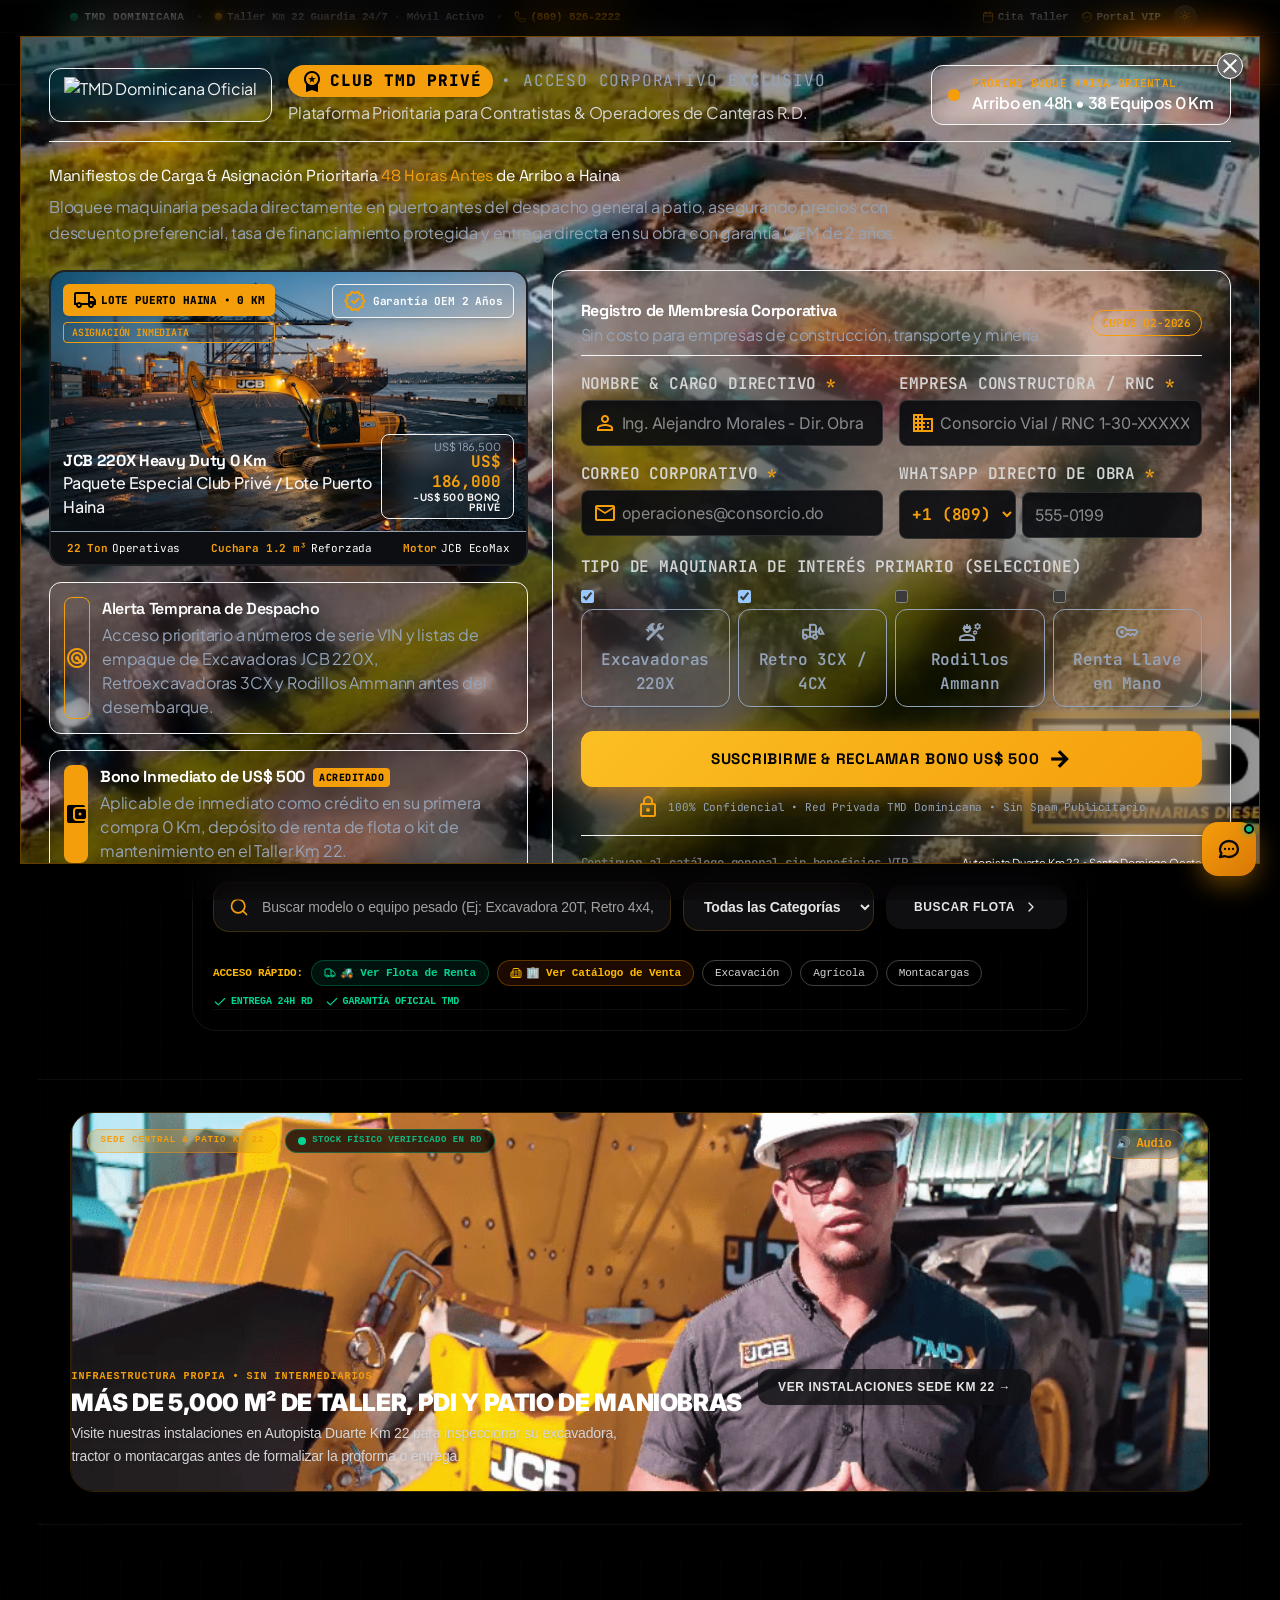
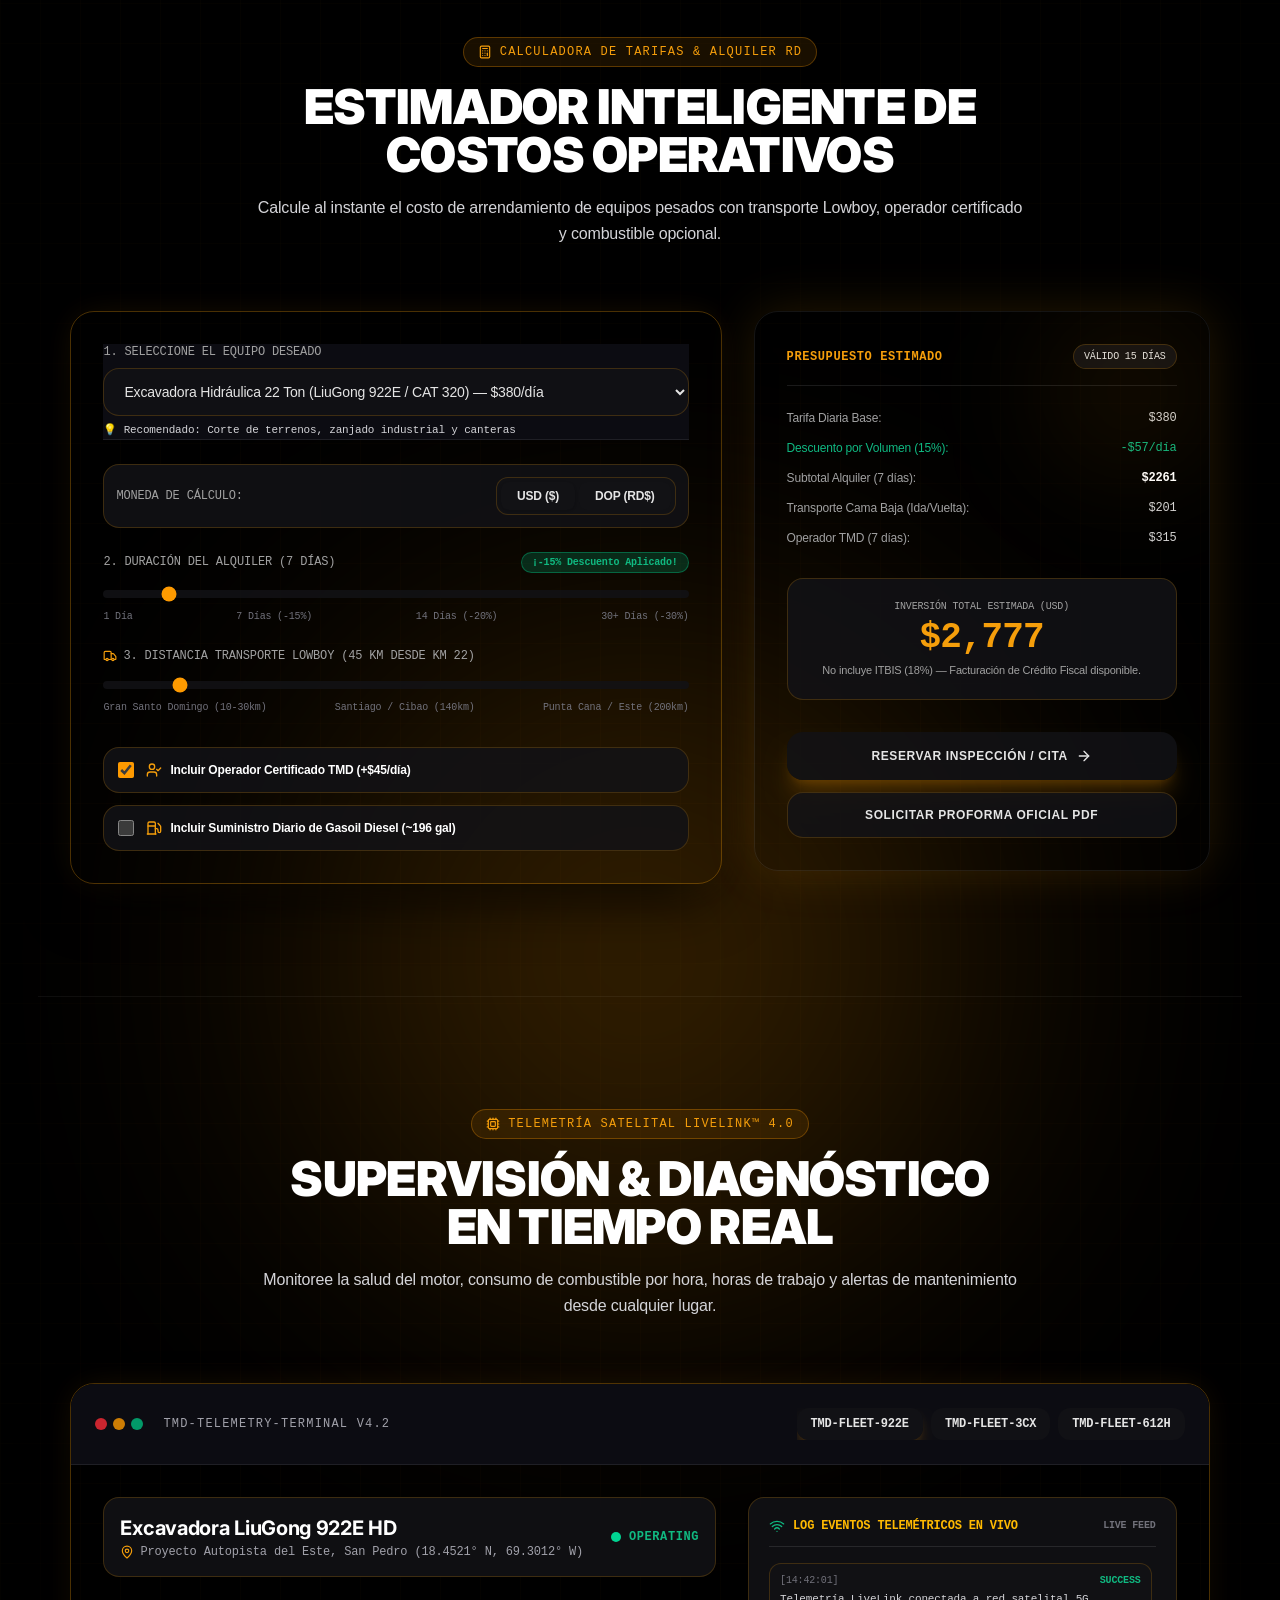
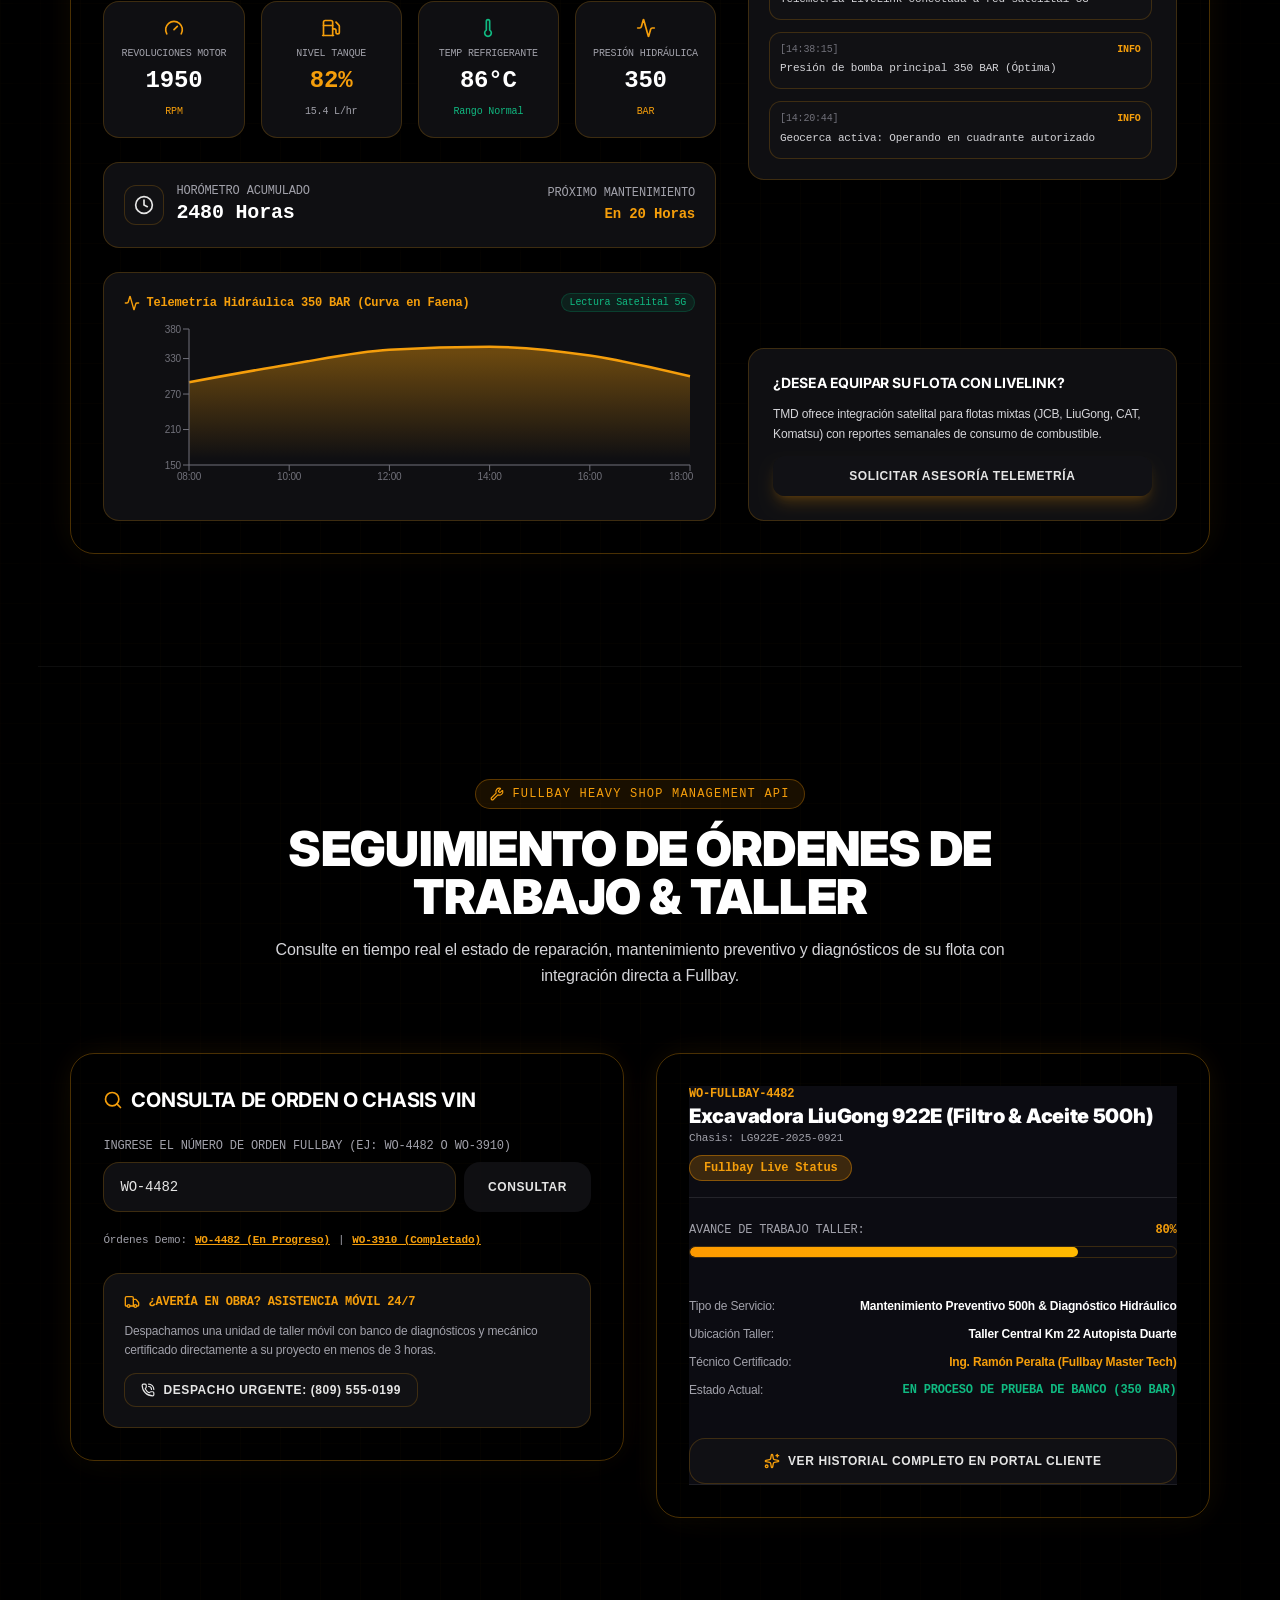
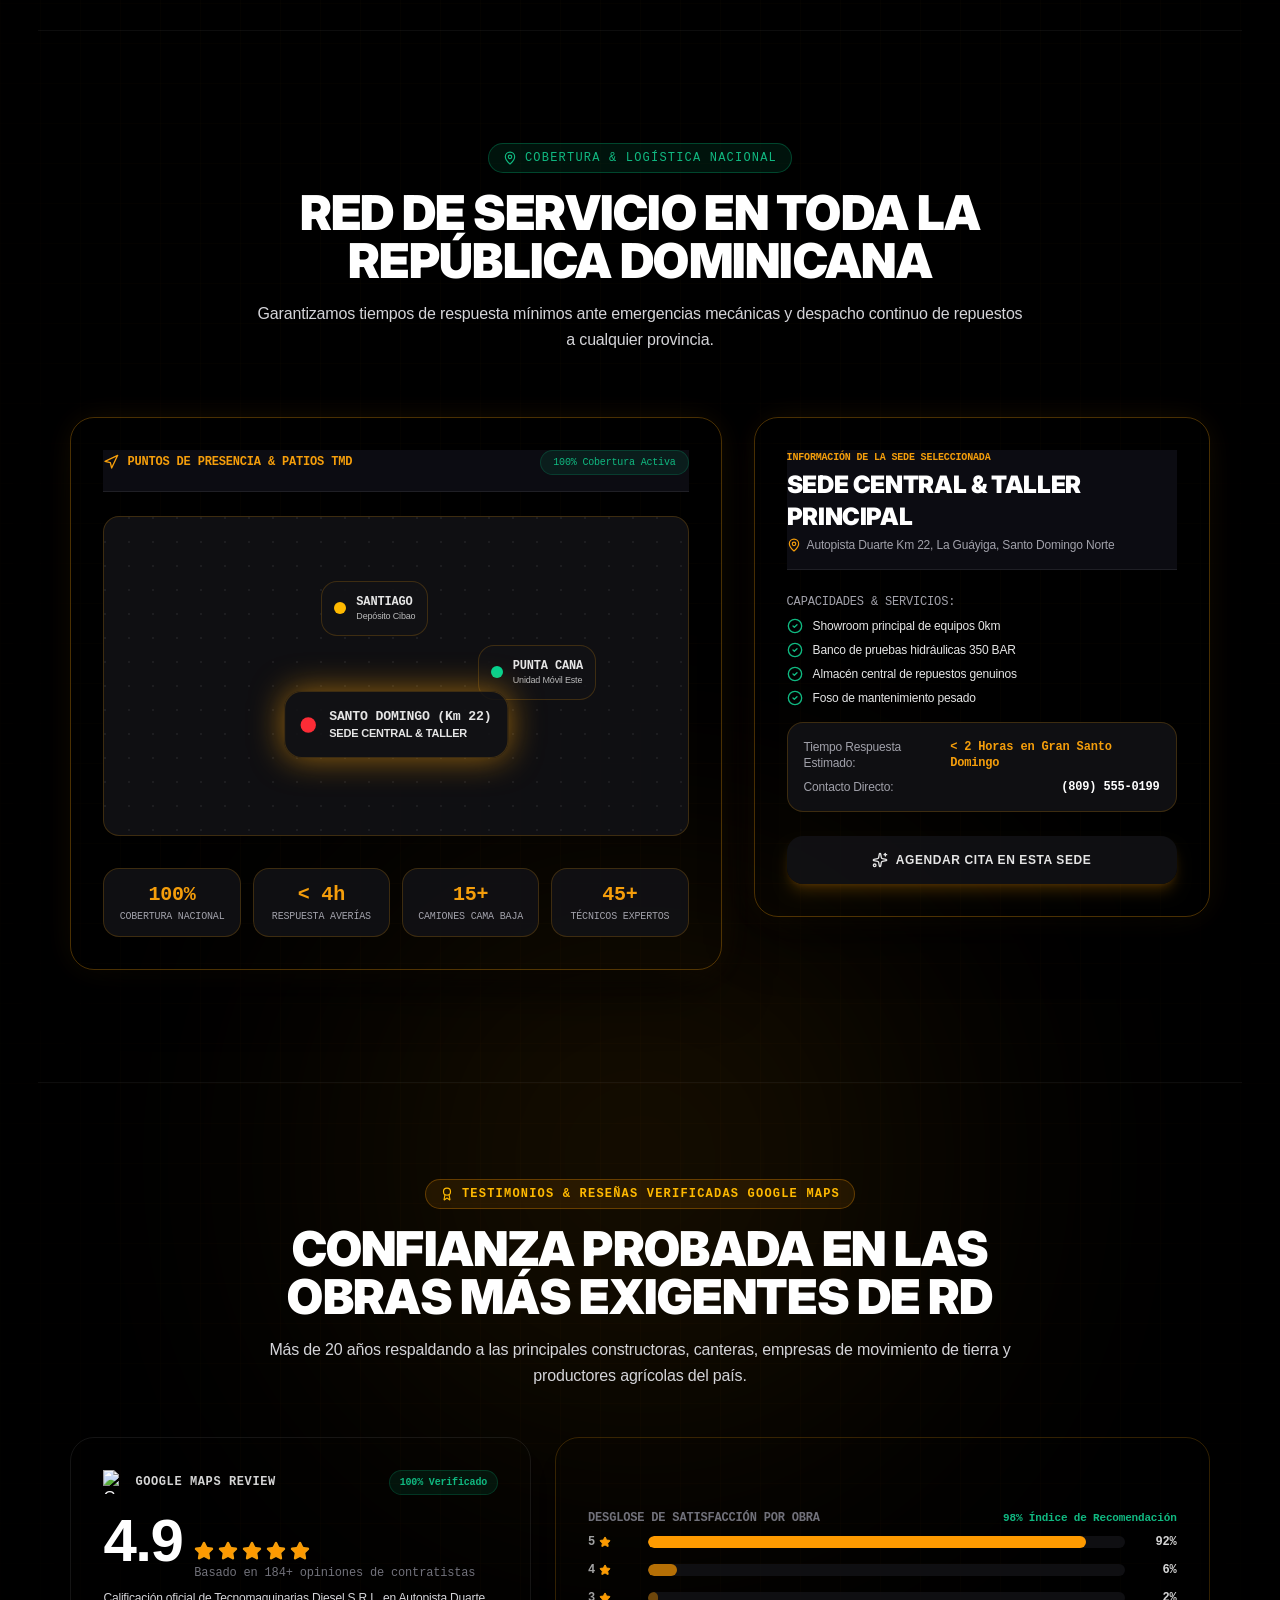
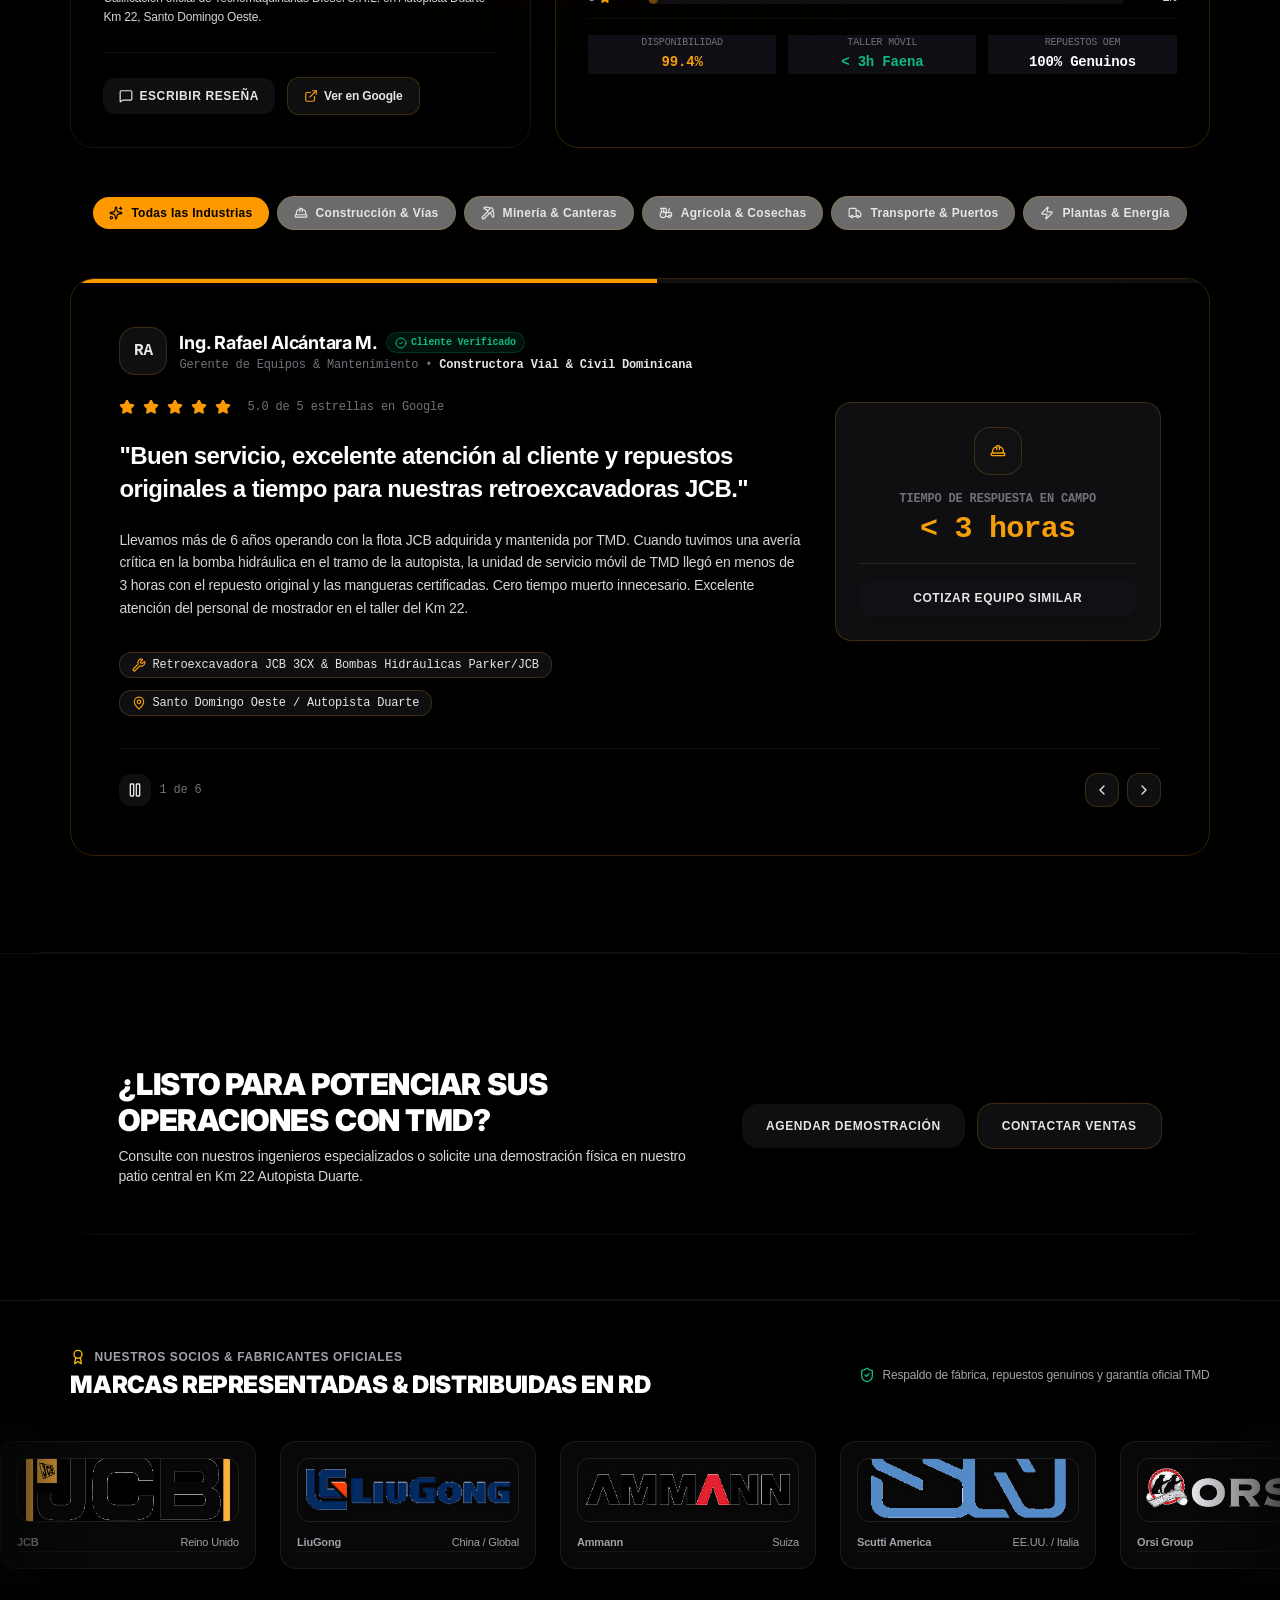
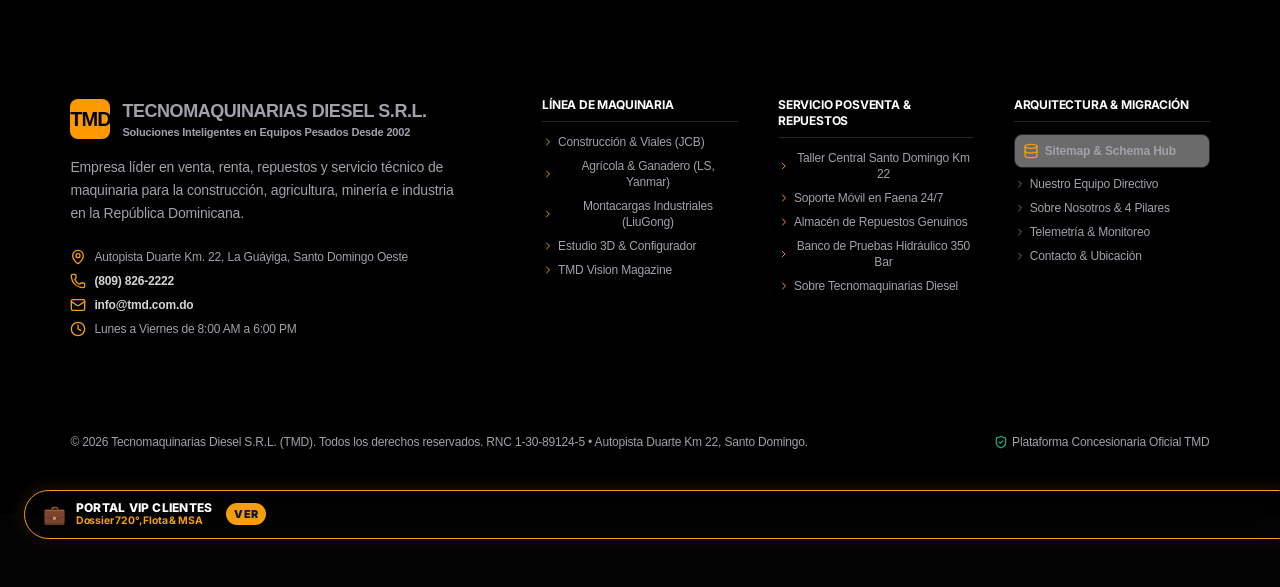
==== commit 1c551ab6: "feat(tmd): full-screen edge-to-edge configurator photos, clean transparent brand logos, and zero-scr" ====
--- a/index.html
+++ b/index.html
@@ -191,7 +191,7 @@
     <link rel="preload" as="image" href="/assets/team_hd/brito_fuentes_hd.jpg">
     <link rel="preload" as="image" href="/assets/team_hd/leonardo_encarnacion_hd.jpg">
     <link rel="preload" as="image" href="/assets/team_hd/perkin_soriano_hd.jpg">
-    <script type="module" crossorigin src="/assets/index-CbDvUDOx.js?v=20260914_stitch_ficha_store_v35"></script>
+    <script type="module" crossorigin src="/assets/index-CbDvUDOx.js?v=20260914_brands_fullscreen_v45"></script>
     <link rel="stylesheet" crossorigin href="/assets/index-Bsg4cOg_.css?v=1789230245">
 
     <!-- ══════════════════════════════════════════════════════════════════ -->
@@ -4638,7 +4638,7 @@
   // ──────────────────────────────────────────────────────────────────
   // ─── 4. COMPLETE V2 SERVICE SUITE 1:1 INJECTION (Original V1 Luxury Theme) ───
   function mountServiceTechnicalLeadership() {
-    const isService = window.location.hash.includes('service') || window.location.hash.includes('servicio');
+    const isService = window.location.hash.includes('service') || window.location.hash.includes('servicio') || Boolean(document.querySelector('main h1')?.innerText.toLowerCase().includes('respaldo'));
     if (!isService) {
       const existing = document.getElementById('tmd-service-v2-full-suite');
       if (existing) existing.remove();
@@ -5026,12 +5026,7 @@
       // Hide legacy small form and legacy 4-photo grid if present
       const legacyForm = serviceGrid.querySelector('.max-w-3xl.mx-auto.rounded-3xl');
       if (legacyForm) legacyForm.style.display = 'none';
-      const legacyPhotos = serviceGrid.querySelectorAll('.mb-20');
-      if (legacyPhotos && legacyPhotos.length > 0) {
-        legacyPhotos.forEach(el => {
-          if (!el.contains(suiteContainer)) el.style.display = 'none';
-        });
-      }
+// Preserving React service sections
 
       // Insert suiteContainer before footer CTA
       const footerCta = serviceGrid.querySelector('.border-t');
@@ -5910,7 +5905,7 @@
     if (typeof mountHomeVideoShowcase === 'function') mountHomeVideoShowcase();
     if (typeof mountStaffSection === 'function') mountStaffSection();
     if (typeof mountServiceTechnicalLeadership === 'function') mountServiceTechnicalLeadership();
-    if (typeof mountVehicleFichaTecnica360 === 'function') mountVehicleFichaTecnica360();
+    // React native s1e handles vehicle detail
     if (typeof mountStitchStoreUpgrade === 'function') mountStitchStoreUpgrade();
   }
 
